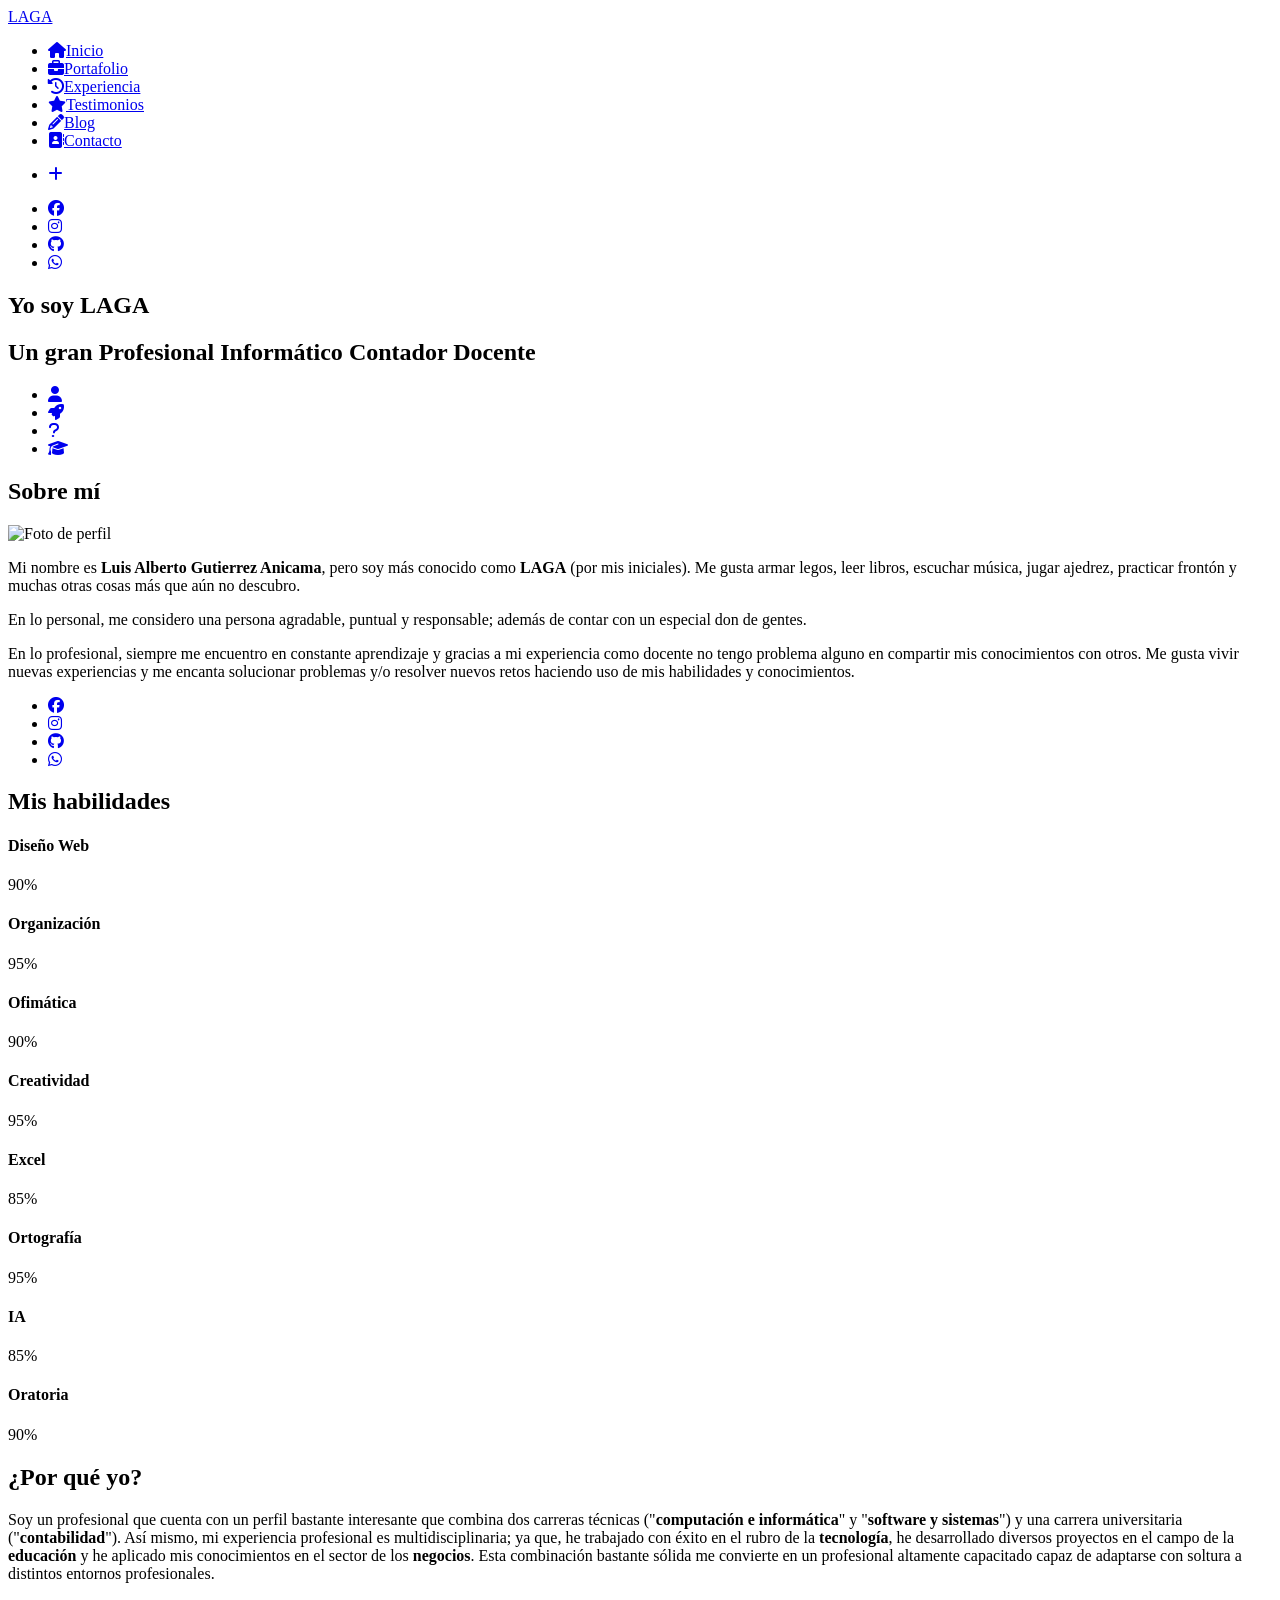
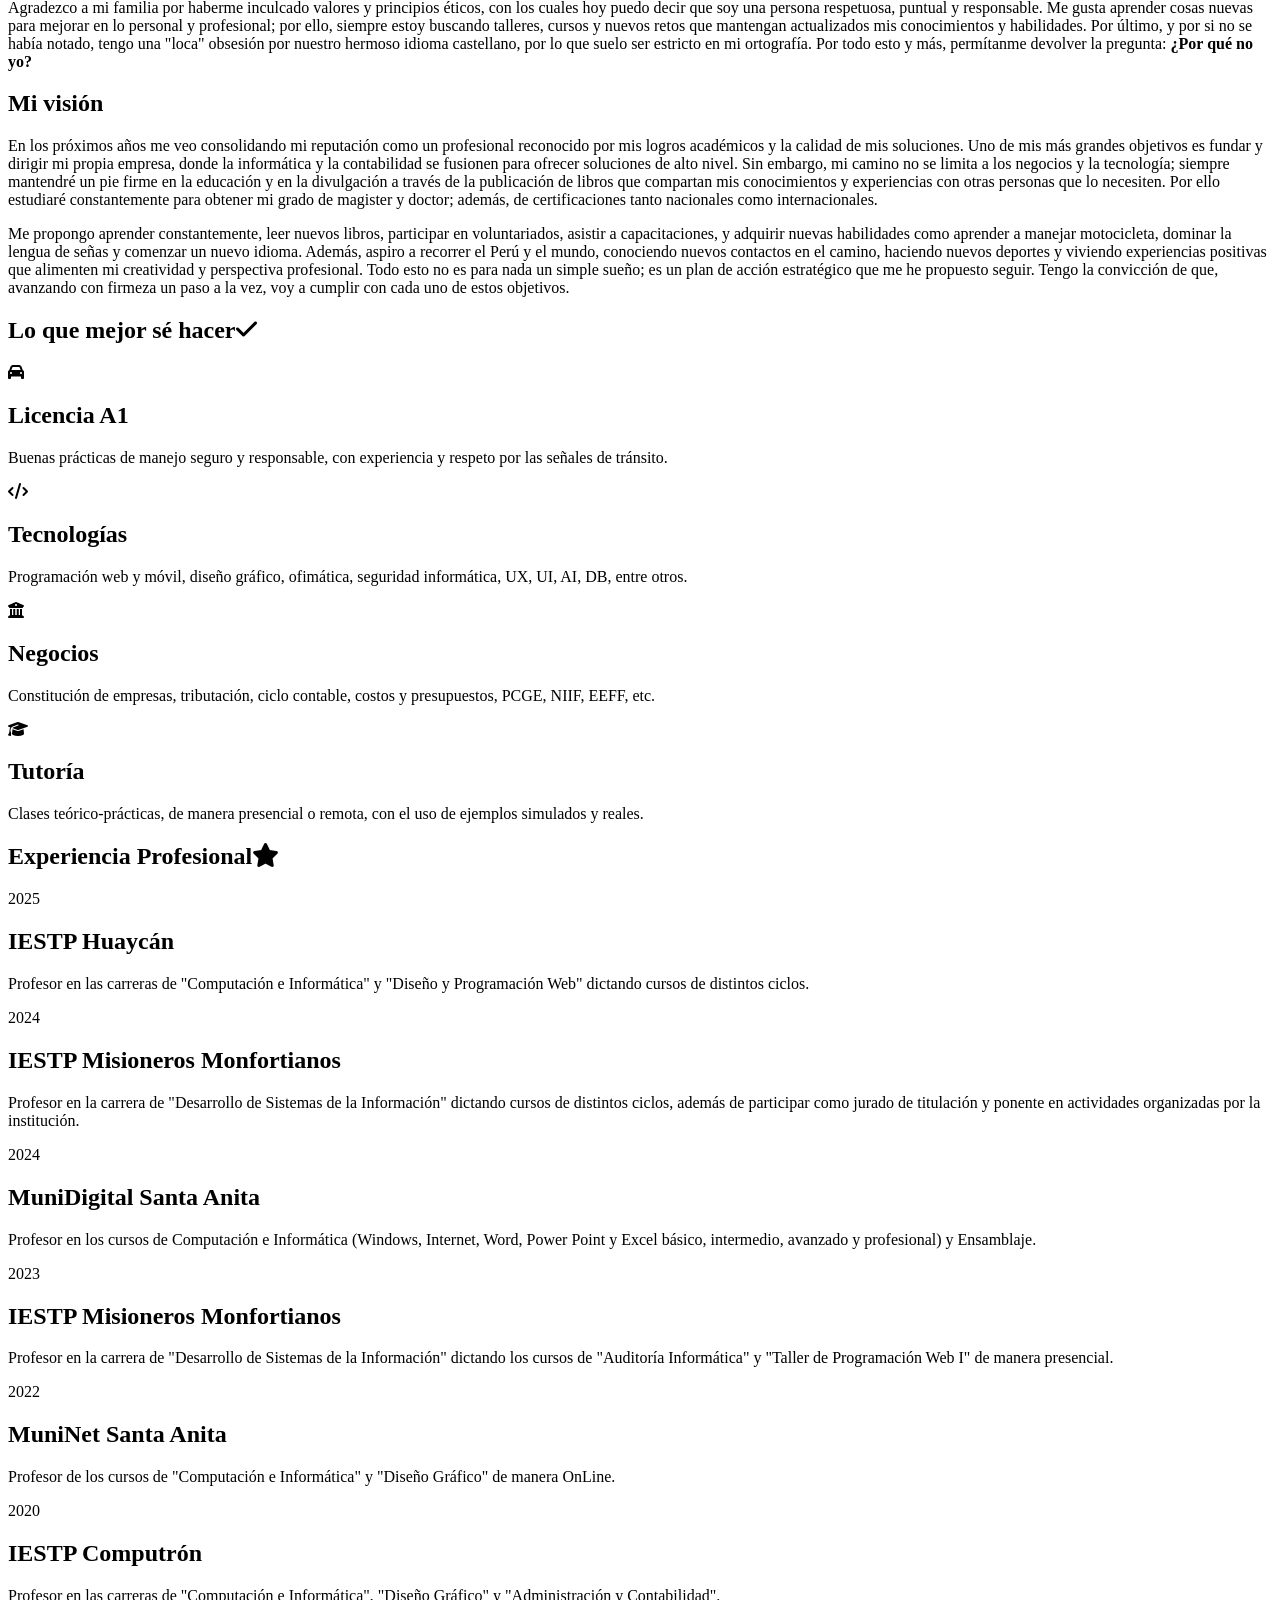
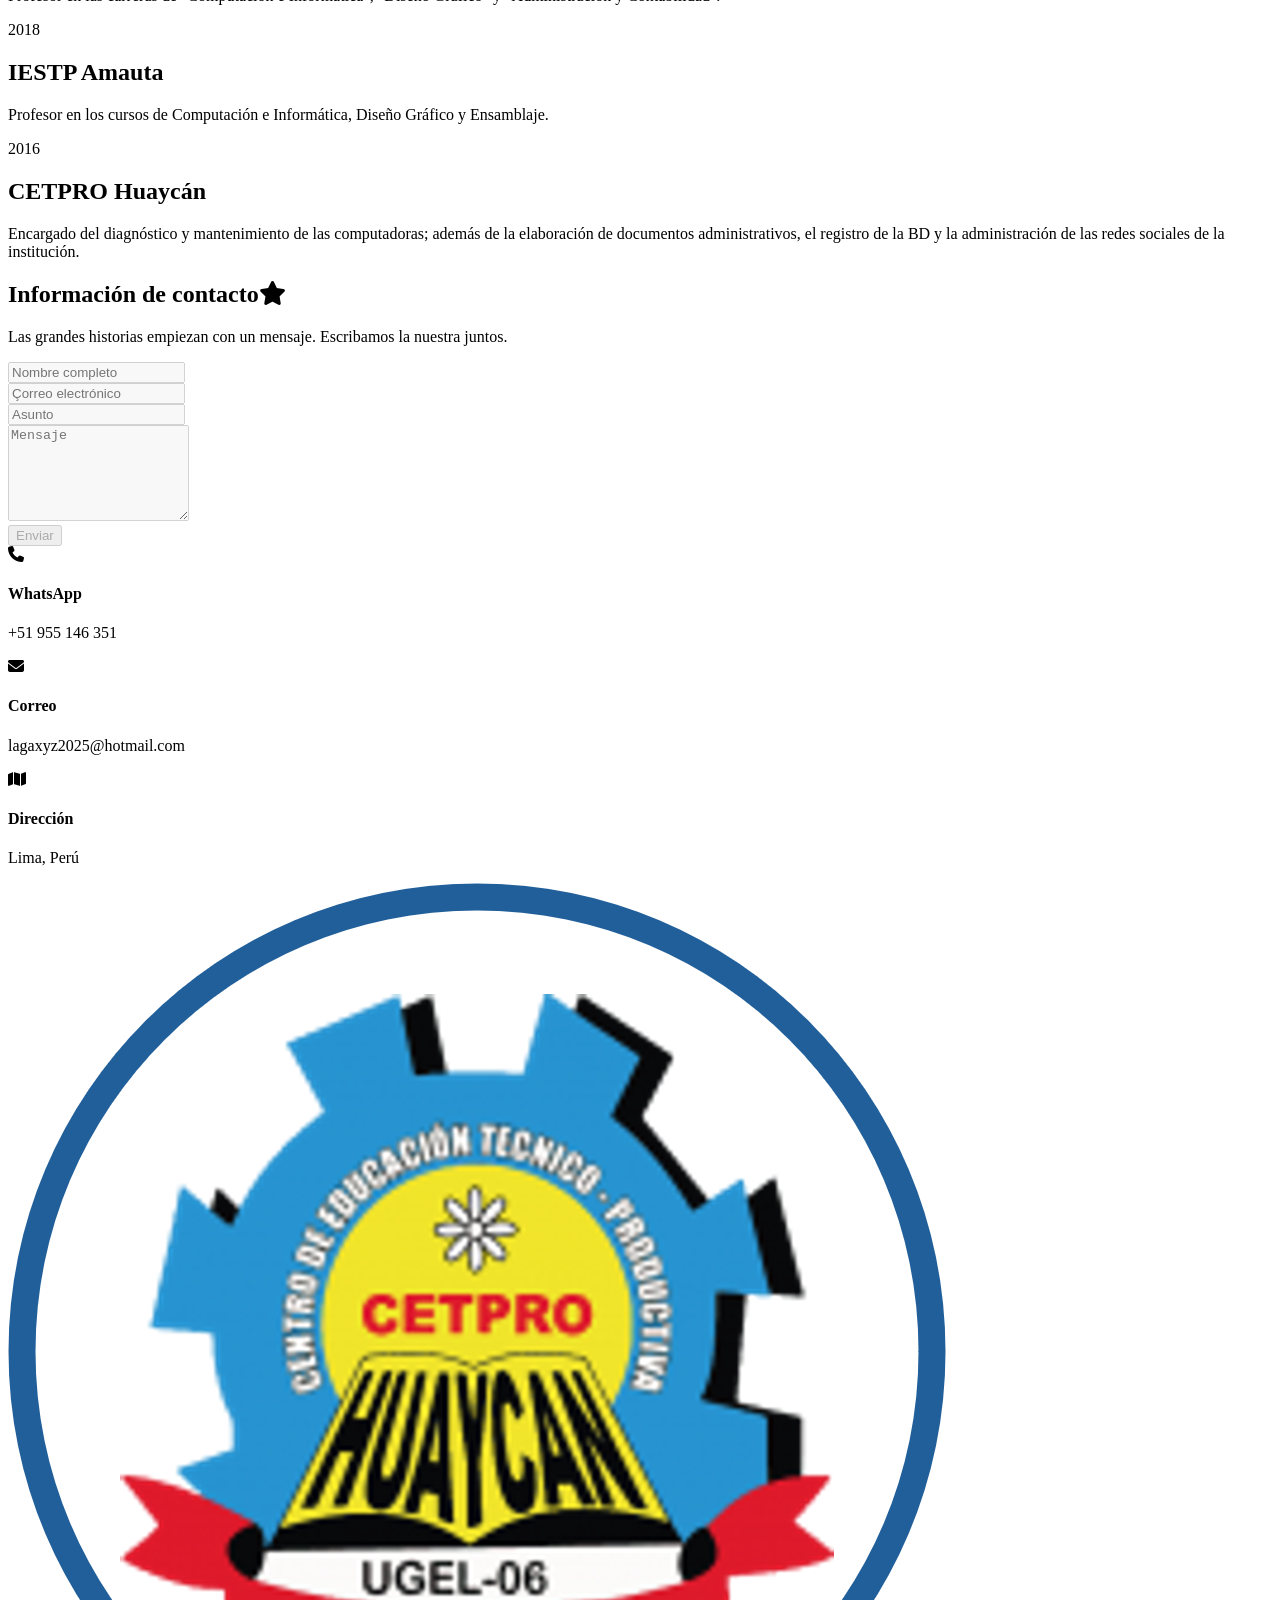
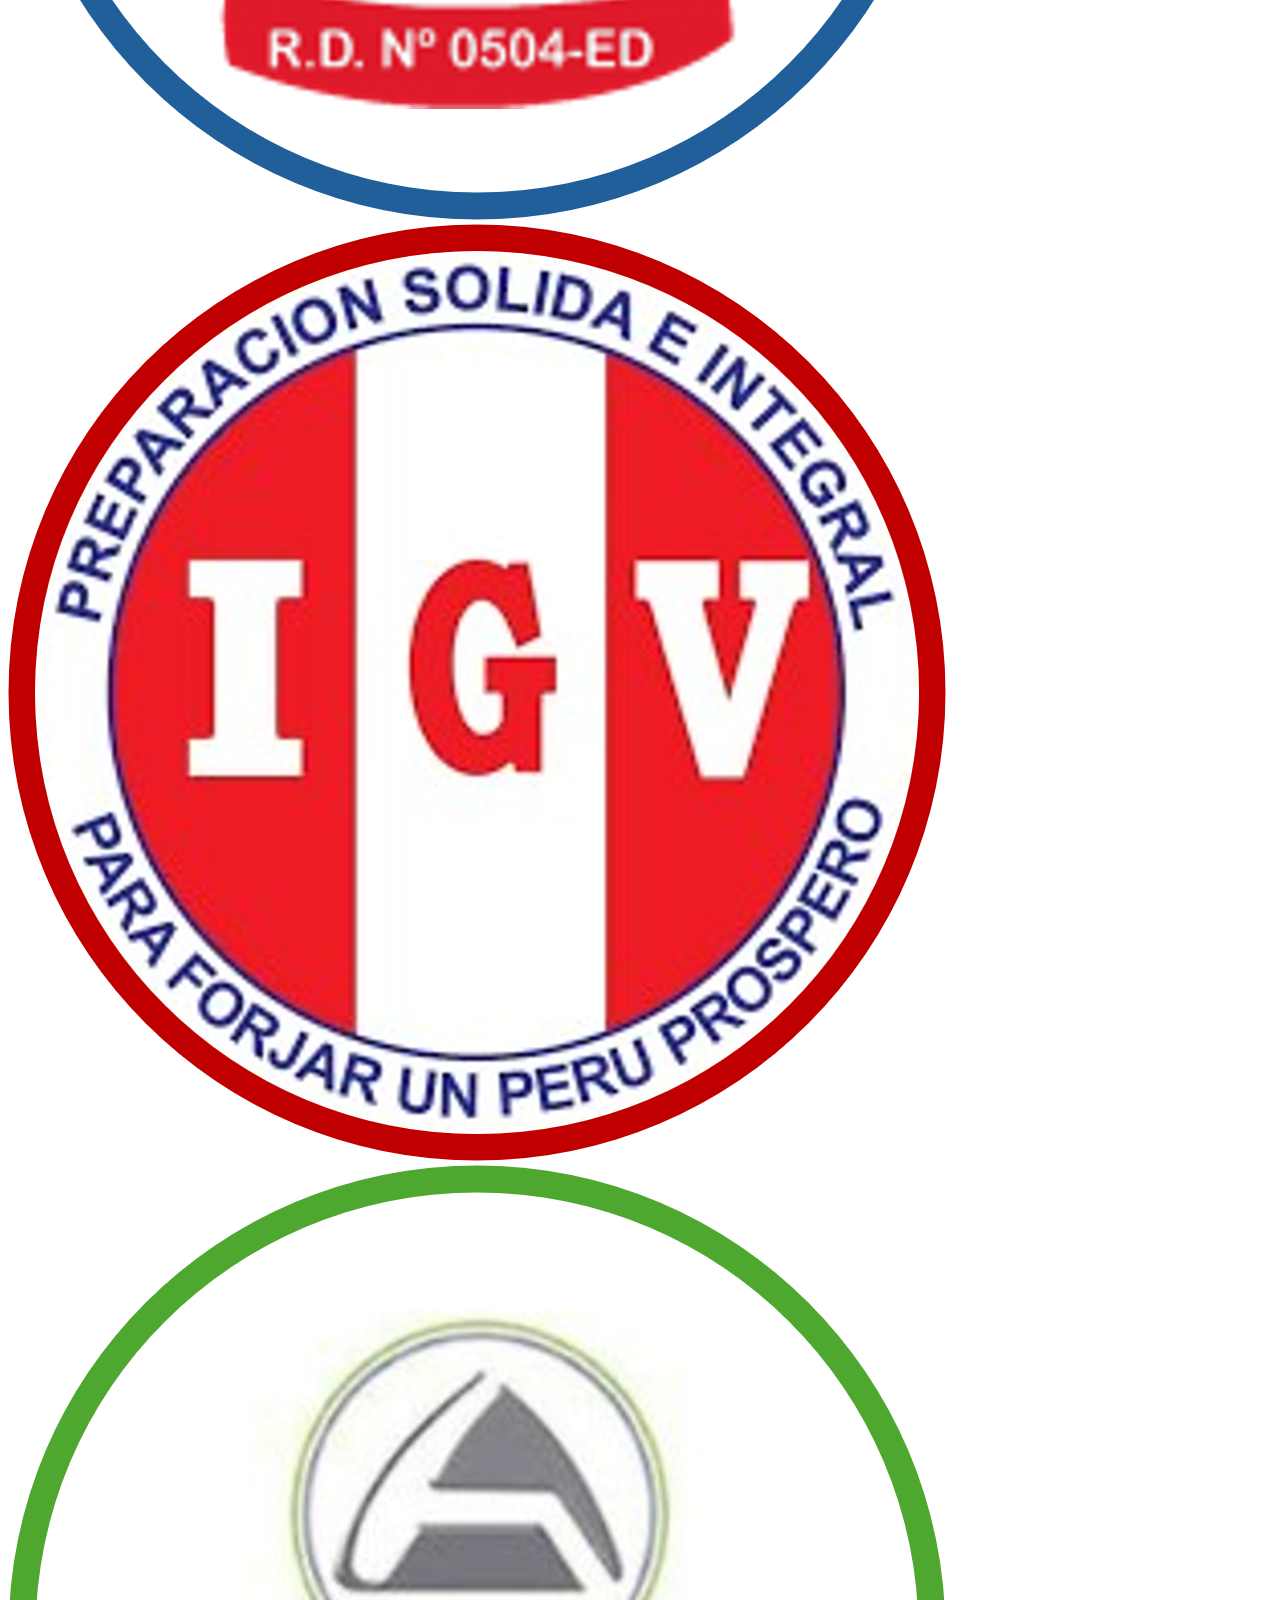
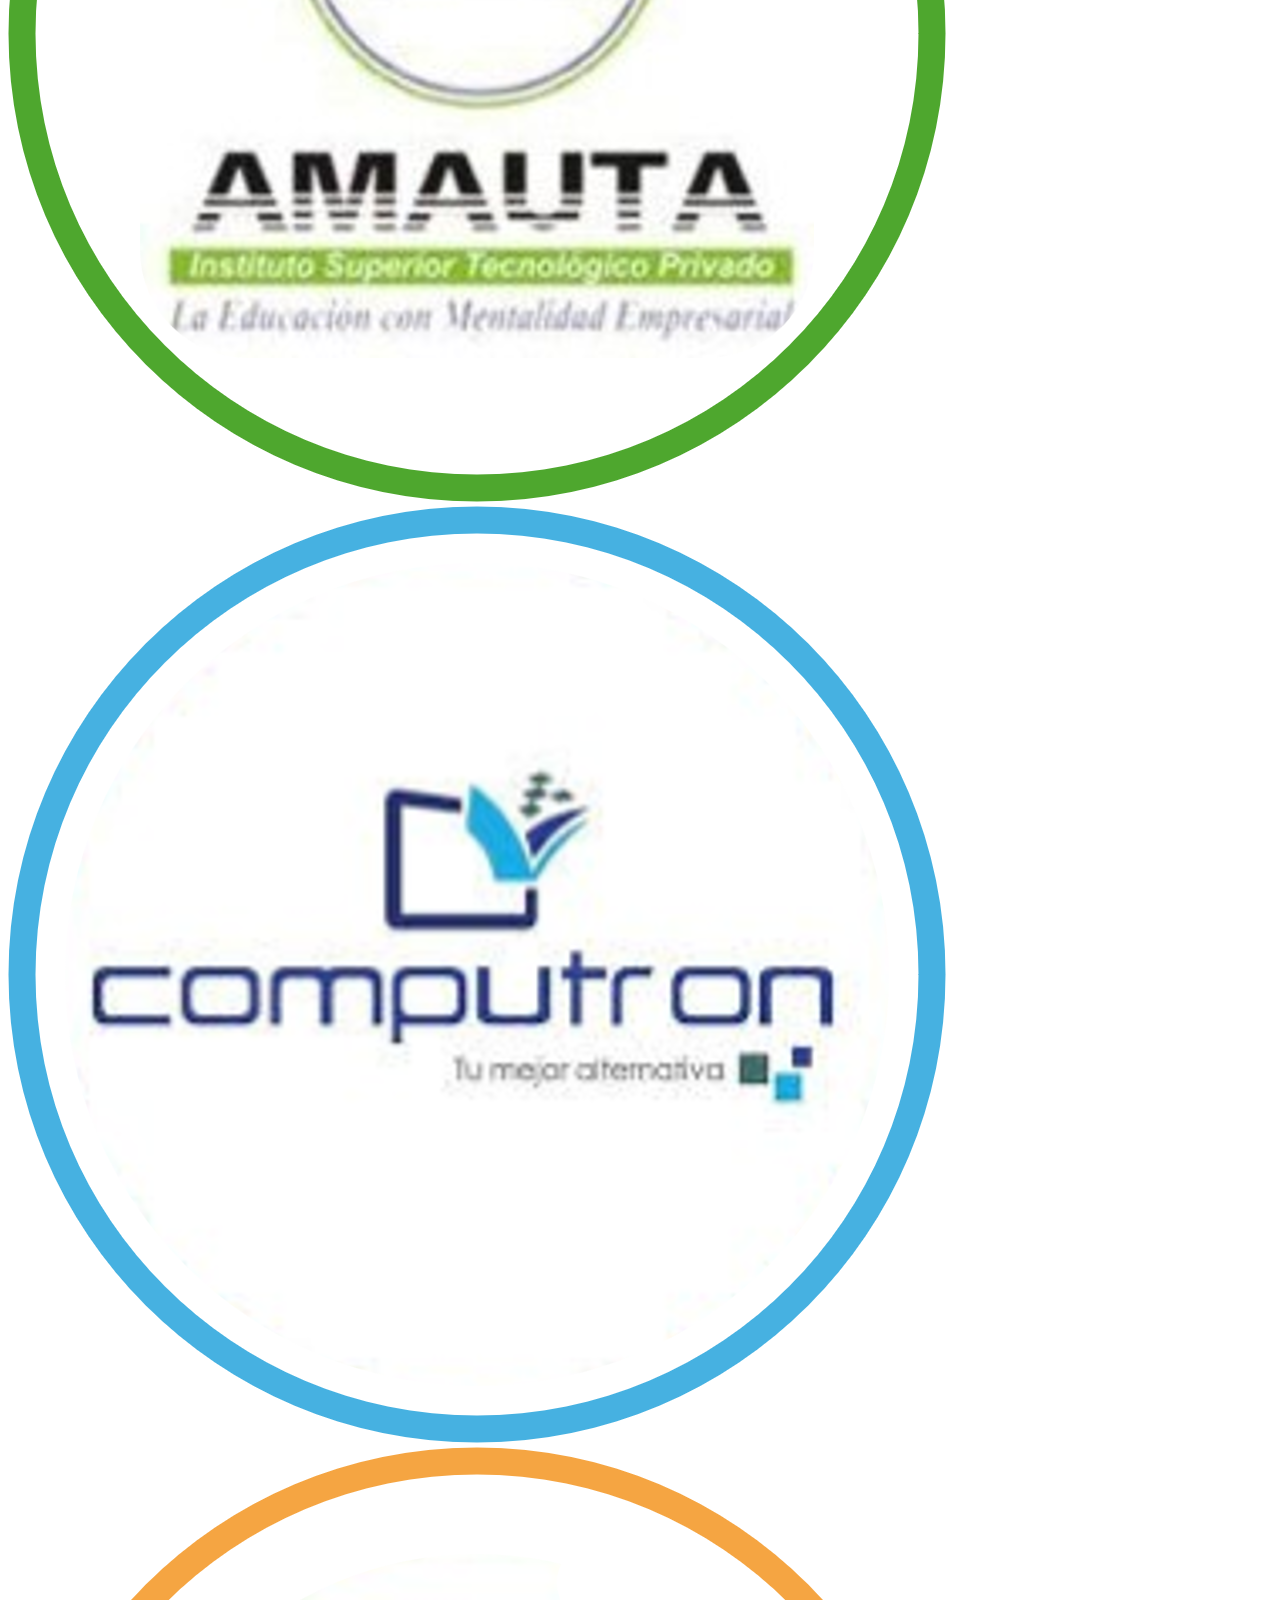
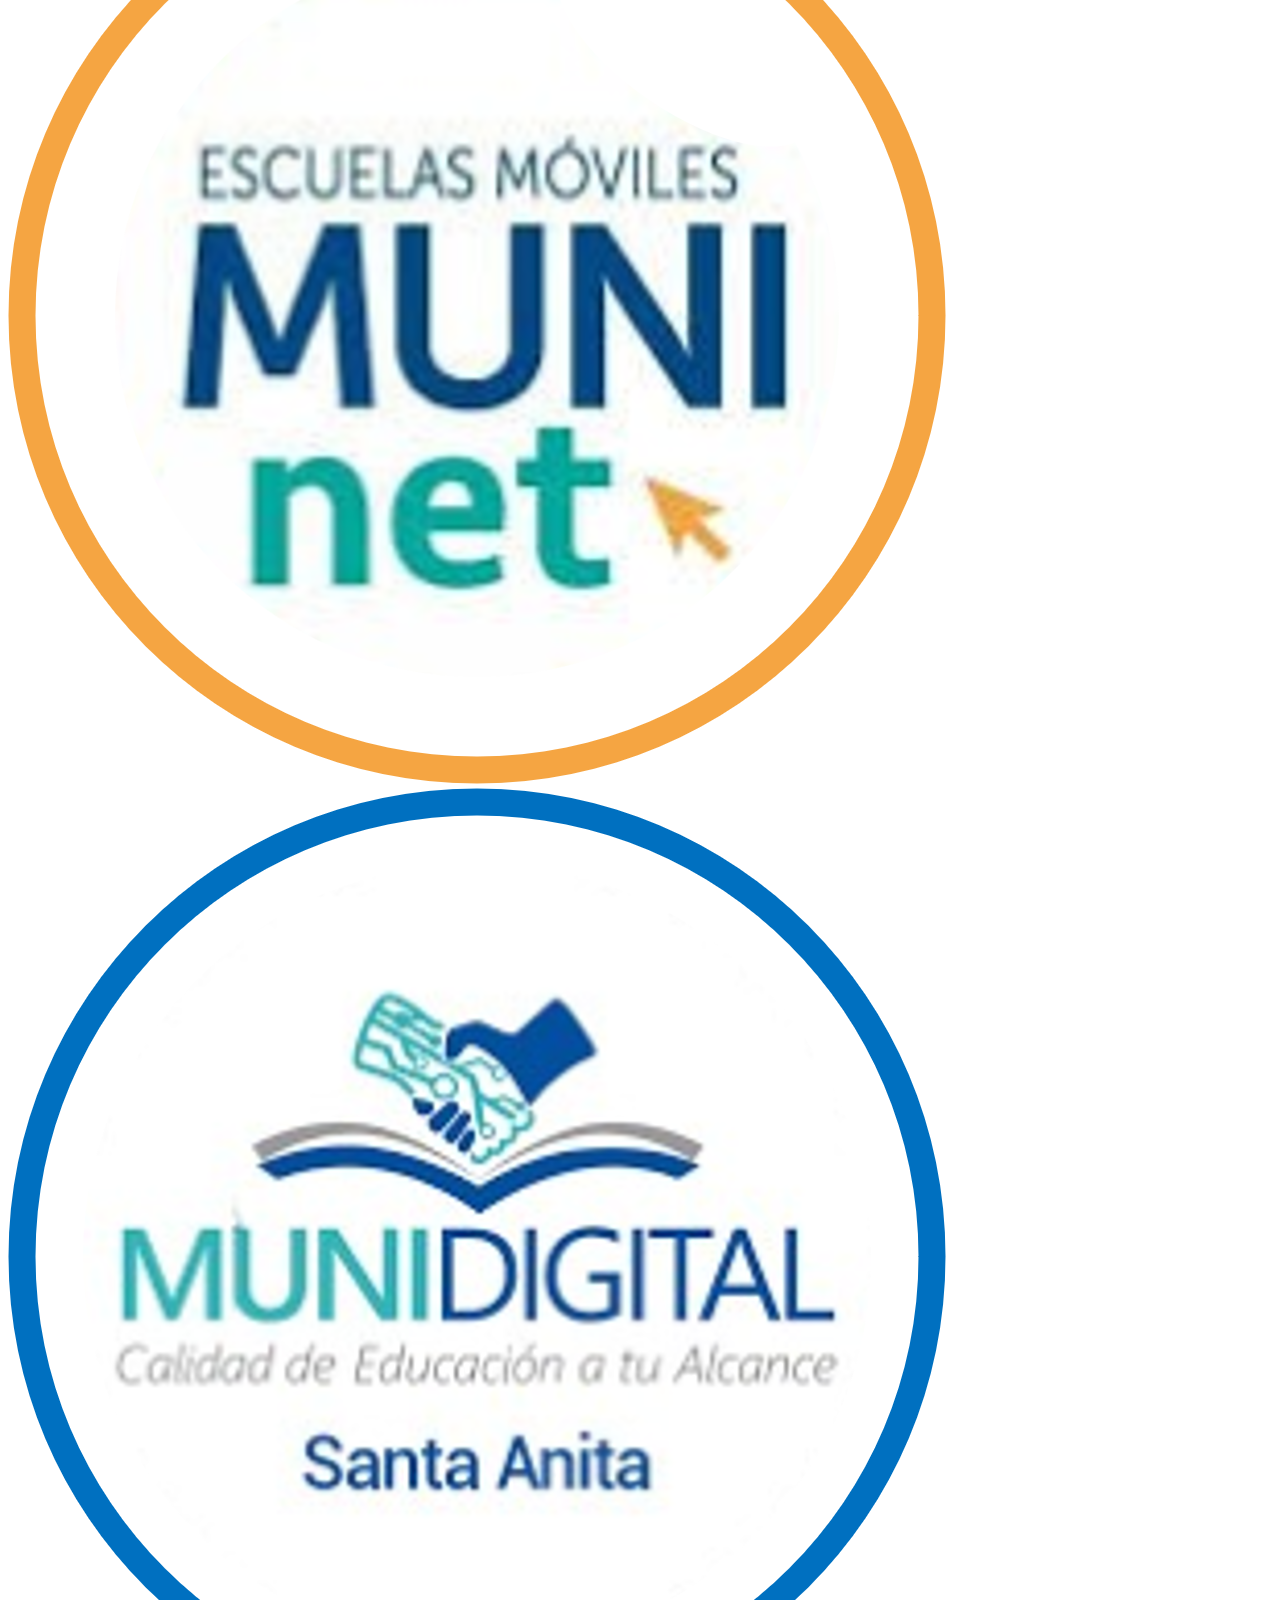
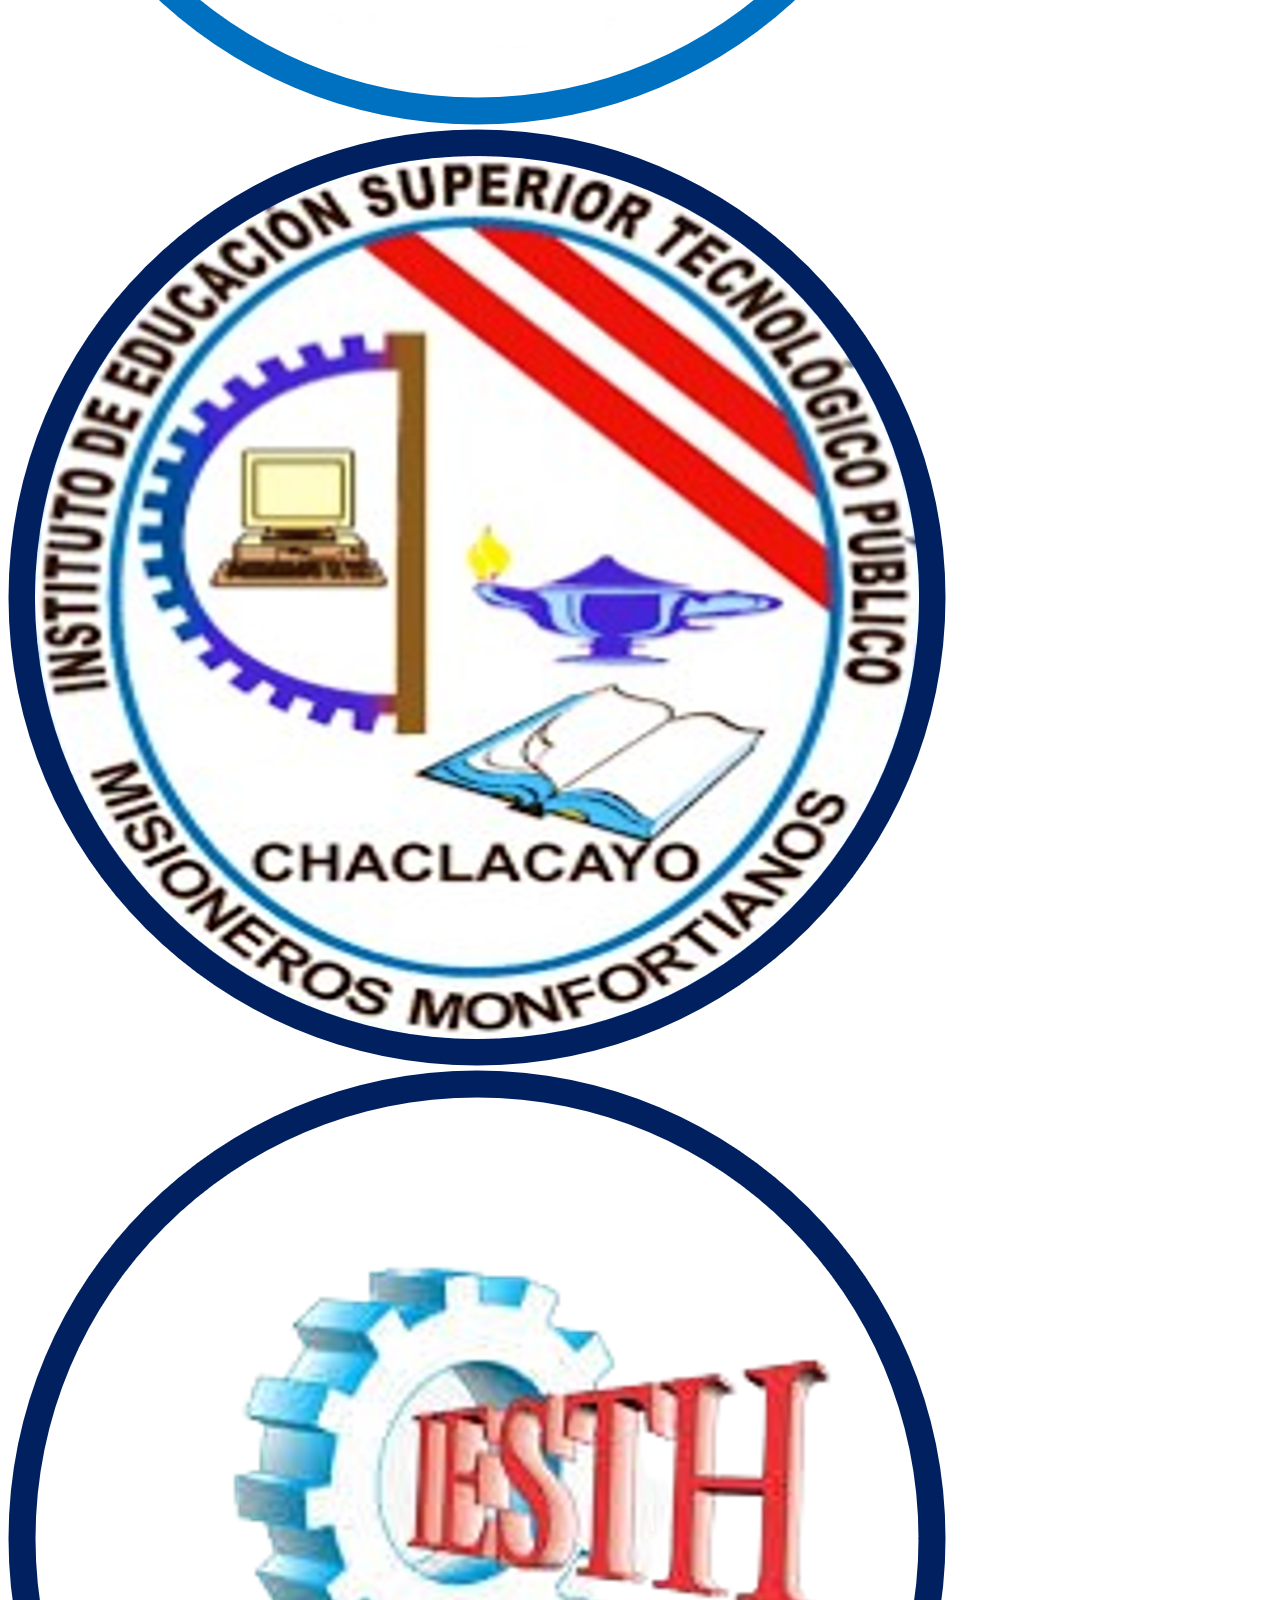
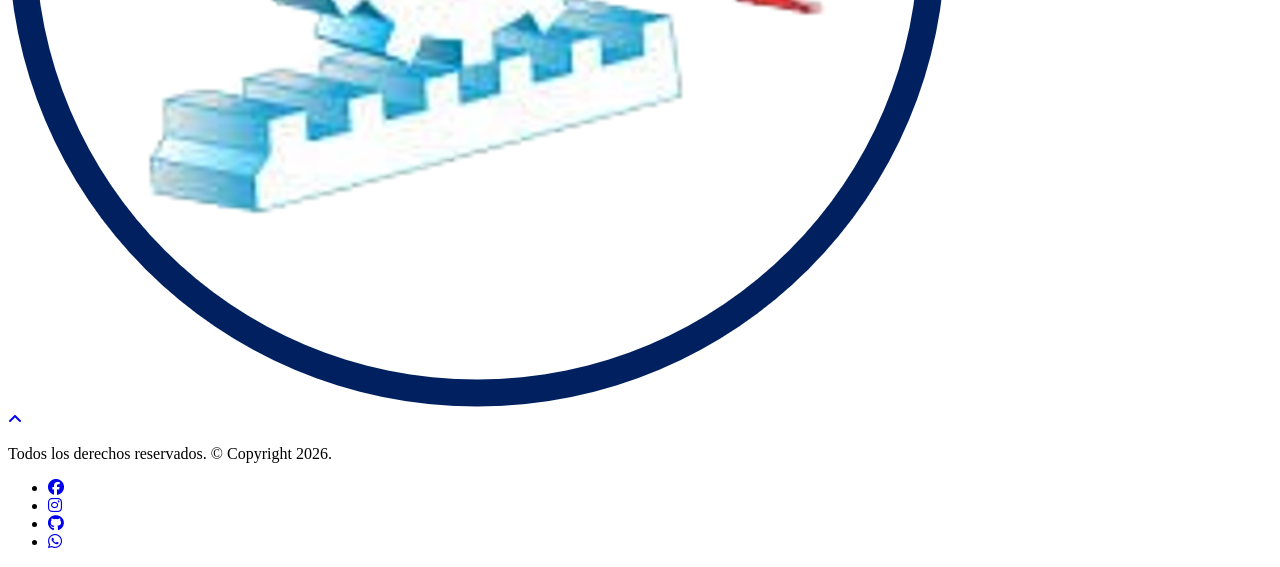
==== index.html @ 1df1edc9 "seccion de clientes agregada con los logos de instituciones donde he trabajado" ====
<!DOCTYPE html>
<html class="no-js" lang="es">
	<head>
		<meta charset="utf-8">
		<meta http-equiv="x-ua-compatible" content="ie=edge">
		<meta name="viewport" content="width=device-width, initial-scale=1">

		<title>LAGA</title>
		<meta name='copyright' content='LAGA'>
		<meta name="author" content="Luis Alberto Gutierrez Anicama">
		<link rel="icon" href="data:image/svg+xml,<svg xmlns='http://www.w3.org/2000/svg' viewBox='0 0 100 100'><text y='0.9em' font-size='90'>⏳</text></svg>">
		<meta name="description" content="¡Hola! Soy Luis Alberto Gutierrez Anicama, más conocido como 'LAGA' por mis iniciales. Tengo habilidades informáticas, conocimientos contables y experiencia en la educación. Me gusta resolver mis problemas con código, incluso si termino creando otros nuevos en el proceso. Soy amante de la lectura y de los LEGOs. Ingresa sin miedo a mi pequeño espacio virtual y hagamos match.">

		<link rel="stylesheet" href="./css/animate.min.css">
		<!-- <link rel="stylesheet" href="./css/font-awesome.min.css"> -->
		<link rel="stylesheet" href="./css/jquery.fancybox.min.css">
		<link rel="stylesheet" href="./css/slicknav.min.css">
		<link rel="stylesheet" href="./css/animate-text.css">
		<link rel="stylesheet" href="./css/owl.theme.default.css">
		<link rel="stylesheet" href="./css/owl.carousel.min.css">
		<link rel="stylesheet" href="./css/bootstrap.min.css">
		<link rel="stylesheet" href="./css/style.css">
		<link rel="stylesheet" href="./css/reset.css">
		<link rel="stylesheet" href="./css/responsive.css">
		<link rel="stylesheet" href="./css/color.css">

		<script src="./plugins/sweetalert.min.js"></script>
		<link rel="stylesheet" type="text/css" href="./plugins/sweetalert.css">

		<!-- <script src="./plugins/17782e36a1.js"></script> -->
		<link href="https://fonts.googleapis.com/css?family=Open+Sans:400,600,700,800" rel="stylesheet">
		<link rel="stylesheet" href="https://cdnjs.cloudflare.com/ajax/libs/font-awesome/6.5.1/css/all.min.css" integrity="sha512-..." crossorigin="anonymous" referrerpolicy="no-referrer" />
	</head>

	<body>
		<!-- Start Header -->
		<header id="header">
			<div class="container">
				<div class="row">
					<div class="col-md-2 col-sm-12 col-xs-12">
						<div class="logo">
							<a href="./index.html">LAGA</a>
						</div>
						<div class="mobile-nav"></div>
					</div>
					<div class="col-md-10 col-sm-12 col-xs-12">
						<div class="nav-area">
							<nav class="mainmenu">
								<div class="collapse navbar-collapse">
									<ul class="nav navbar-nav menu">
										<li class="active"><a href="#personal-area"><i class="fa fa-home"></i>Inicio</a></li>
										<!-- <li><a href="#my-service"><i class="fa fa-rocket"></i>Servicios</a></li> -->
										<li><a href="#portfolio"><i class="fa fa-briefcase"></i>Portafolio</a></li>
										<li><a href="#my-timeline"><i class="fa fa-history"></i>Experiencia</a></li>
										<li><a href="#testimonials"><i class="fa fa-star"></i>Testimonios</a></li>
										<li><a href="#blog"><i class="fa fa-pencil"></i>Blog</a></li>
										<li><a href="#contact"><i class="fa fa-address-book"></i>Contacto</a></li>
									</ul>
									<ul class="social-icon">
										<li><a href="#header"><i class="fa fa-plus"></i></a></li>
									</ul>
									<ul class="social">
										<li><a href="https://www.facebook.com/kikuryx" target="_blank"><i class="fa fa-brands fa-facebook"></i></a></li>
										<li><a href="https://www.instagram.com/kikuryx/" target="_blank"><i class="fa fa-brands fa-instagram"></i></a></li>
										<li><a href="https://github.com/kikuryx" target="_blank"><i class="fa fa-brands fa-github"></i></a></li>
										<li><a href="https://wa.me/51955146351" target="_blank"><i class="fa fa-brands fa-whatsapp"></i></a></li>
									</ul>
								</div>
							</nav>
						</div>
					</div>
				</div>
			</div>
		</header>
		<!-- End Header -->

		<!-- Start Personal Area -->
		<section id="personal-area">
			<div class="personal-main">
				<div class="personal-single">
					<div class="container">
						<div class="row">
							<div class="col-md-12 col-sm-12 col-xs-12">
								<div class="personal-text">
									<div class="my-info">
										<h1>Yo soy LAGA</h1>
										<h2 class="cd-headline clip is-full-width">
											Un gran
											<span class="cd-words-wrapper">
												<b class="is-visible">Profesional</b>
												<b>Informático</b>
												<b>Contador</b>
												<b>Docente</b>
											</span>
										</h2>
										<div class="button">
											<!-- <a href="#contact" class="btn primary shine"><i class="fa fa-id-card"></i>Contacto</a> -->
											<!-- <a href="./cv.html" class="btn shine"><i class="fa fa-cloud-download"></i>Hoja de vida</a> -->
										</div>
									</div>
								</div>
							</div>
						</div>
					</div>
				</div>
			</div>
		</section>
		<!-- End Personal Area -->

		<!-- Start About Me -->
		<section id="about-me" class="section">
			<div class="container">
				<div class="row">
					<div class="col-md-12 col-sm-12 col-xs-12 fix">
						<div class="tabs-main">
							<ul class="nav nav-tabs" role="tablist">
								<li role="presentation" class="active"><span class="tooltips"></span><a href="#welcome" role="tab" data-toggle="tab"><i class="fa fa-user"></i></a></li>
								<li role="presentation"><span class="tooltips"></span><a href="#skill" role="tab" data-toggle="tab"><i class="fa fa-rocket"></i></a></li>
								<li role="presentation"><span class="tooltips"></span><a href="#why" role="tab" data-toggle="tab"><i class="fa fa-question"></i></a></li>
								<li role="presentation"><span class="tooltips"></span><a href="#vision" role="tab" data-toggle="tab"><i class="fa fa-graduation-cap"></i></a></li>
							</ul>
							<div class="tab-content">
								<div role="tabpanel" class="tab-pane fade in active" id="welcome">
									<div class="about-text">
										<h2 class="tab-title">Sobre mí</h2>
										<div class="row">
											<div class="col-md-4 col-sm-4 col-xs-12">
												<div class="single-image">
													<img src="./images/personal-photo.png" alt="Foto de perfil">
												</div>
											</div>
											<div class="col-md-8 col-sm-12 col-xs-12">
												<div class="content">
													<p>Mi nombre es <b>Luis Alberto Gutierrez Anicama</b>, pero soy más conocido como <b>LAGA</b> (por mis iniciales).
														Me gusta armar legos, leer libros, escuchar música, jugar ajedrez, practicar frontón y muchas otras cosas más que aún no descubro.</p>
													<p>En lo personal, me considero una persona agradable, puntual y responsable; además de contar con un especial don de gentes.</p>
													<p>En lo profesional, siempre me encuentro en constante aprendizaje y gracias a mi experiencia como docente no tengo problema alguno en compartir mis conocimientos con otros.
														Me gusta vivir nuevas experiencias y me encanta solucionar problemas y/o resolver nuevos retos haciendo uso de mis habilidades y conocimientos.</p>
												</div>
												<div class="social">
													<ul>
														<li><a href="https://www.facebook.com/kikuryx" target="_blank"><i class="fa fa-brands fa-facebook"></i></a></li>
														<li><a href="https://www.instagram.com/kikuryx/" target="_blank"><i class="fa fa-brands fa-instagram"></i></a></li>
														<li><a href="https://github.com/kikuryx" target="_blank"><i class="fa fa-brands fa-github"></i></a></li>
														<li><a href="https://wa.me/51955146351" target="_blank"><i class="fa fa-brands fa-whatsapp"></i></a></li>
													</ul>
												</div>
											</div>
										</div>
									</div>
								</div>

								<div role="tabpanel" class="tab-pane fade" id="skill">
									<h2 class="tab-title">Mis habilidades</h2>
									<div class="row">
										<div class="col-md-6 col-sm-6 col-xs-12">
											<div class="single-skill">
												<div class="skill-info"><h4>Diseño Web</h4></div>
												<div class="progress">
													<div class="progress-bar" role="progressbar" aria-valuenow="90" aria-valuemin="0" aria-valuemax="100" style="width: 90%;">
														<span>90%</span>
													</div>
												</div>
											</div>
										</div>
										<div class="col-md-6 col-sm-6 col-xs-12">
											<div class="single-skill">
												<div class="skill-info"><h4>Organización</h4></div>
												<div class="progress">
													<div class="progress-bar" role="progressbar" aria-valuenow="95" aria-valuemin="0" aria-valuemax="100" style="width: 95%;">
														<span>95%</span>
													</div>
												</div>
											</div>
										</div>
										<div class="col-md-6 col-sm-6 col-xs-12">
											<div class="single-skill">
												<div class="skill-info"><h4>Ofimática</h4></div>
												<div class="progress">
													<div class="progress-bar" role="progressbar" aria-valuenow="90" aria-valuemin="0" aria-valuemax="100" style="width: 90%;">
														<span>90%</span>
													</div>
												</div>
											</div>
										</div>
										<div class="col-md-6 col-sm-6 col-xs-12">
											<div class="single-skill">
												<div class="skill-info"><h4>Creatividad</h4></div>
												<div class="progress">
													<div class="progress-bar" role="progressbar" aria-valuenow="95" aria-valuemin="0" aria-valuemax="100" style="width: 95%;">
														<span>95%</span>
													</div>
												</div>
											</div>
										</div>
										<div class="col-md-6 col-sm-6 col-xs-12">
											<div class="single-skill">
												<div class="skill-info"><h4>Excel</h4></div>
												<div class="progress">
													<div class="progress-bar" role="progressbar" aria-valuenow="85" aria-valuemin="0" aria-valuemax="100" style="width: 85%;">
														<span>85%</span>
													</div>
												</div>
											</div>
										</div>
										<div class="col-md-6 col-sm-6 col-xs-12">
											<div class="single-skill">
												<div class="skill-info"><h4>Ortografía</h4></div>
												<div class="progress">
													<div class="progress-bar" role="progressbar" aria-valuenow="95" aria-valuemin="0" aria-valuemax="100" style="width: 95%;">
														<span>95%</span>
													</div>
												</div>
											</div>
										</div>
										<div class="col-md-6 col-sm-6 col-xs-12">
											<div class="single-skill">
												<div class="skill-info"><h4>IA</h4></div>
												<div class="progress">
													<div class="progress-bar" role="progressbar" aria-valuenow="85" aria-valuemin="0" aria-valuemax="100" style="width: 85%;">
														<span>85%</span>
													</div>
												</div>
											</div>
										</div>
										<div class="col-md-6 col-sm-6 col-xs-12">
											<div class="single-skill">
												<div class="skill-info"><h4>Oratoria</h4></div>
												<div class="progress">
													<div class="progress-bar" role="progressbar" aria-valuenow="90" aria-valuemin="0" aria-valuemax="100" style="width: 90%;">
														<span>90%</span>
													</div>
												</div>
											</div>
										</div>
									</div>
								</div>

								<div role="tabpanel" class="tab-pane fade" id="why">
									<div class="about-text">
										<h2 class="tab-title">¿Por qué yo?</h2>
										<div class="content">
											<p>Soy un profesional que cuenta con un perfil bastante interesante que combina dos carreras técnicas ("<b>computación e informática</b>" y "<b>software y sistemas</b>") y una carrera universitaria ("<b>contabilidad</b>").
												Así mismo, mi experiencia profesional es multidisciplinaria; ya que, he trabajado con éxito en el rubro de la <b>tecnología</b>, he desarrollado diversos proyectos en el campo de la <b>educación</b> y he aplicado mis conocimientos en el sector de los <b>negocios</b>.
												Esta combinación bastante sólida me convierte en un profesional altamente capacitado capaz de adaptarse con soltura a distintos entornos profesionales.</p>

											<p>Agradezco a mi familia por haberme inculcado valores y principios éticos, con los cuales hoy puedo decir que soy una persona respetuosa, puntual y responsable.
												Me gusta aprender cosas nuevas para mejorar en lo personal y profesional; por ello, siempre estoy buscando talleres, cursos y nuevos retos que mantengan actualizados mis conocimientos y habilidades.
												Por último, y por si no se había notado, tengo una "loca" obsesión por nuestro hermoso idioma castellano, por lo que suelo ser estricto en mi ortografía.
												Por todo esto y más, permítanme devolver la pregunta: <b>¿Por qué no yo?</b></p>
										</div>
									</div>
								</div>

								<div role="tabpanel" class="tab-pane fade" id="vision">
									<div class="about-text">
										<h2 class="tab-title">Mi visión</h2>
										<div class="content">
											<p>En los próximos años me veo consolidando mi reputación como un profesional reconocido por mis logros académicos y la calidad de mis soluciones.
												Uno de mis más grandes objetivos es fundar y dirigir mi propia empresa, donde la informática y la contabilidad se fusionen para ofrecer soluciones de alto nivel. Sin embargo, mi camino no se limita a los negocios y la tecnología; siempre mantendré un pie firme en la educación y en la divulgación a través de la publicación de libros que compartan mis conocimientos y experiencias con otras personas que lo necesiten.
												Por ello estudiaré constantemente para obtener mi grado de magister y doctor; además, de certificaciones tanto nacionales como internacionales.</p>

											<p>Me propongo aprender constantemente, leer nuevos libros, participar en voluntariados, asistir a capacitaciones, y adquirir nuevas habilidades como aprender a manejar motocicleta, dominar la lengua de señas y comenzar un nuevo idioma.
												Además, aspiro a recorrer el Perú y el mundo, conociendo nuevos contactos en el camino, haciendo nuevos deportes y viviendo experiencias positivas que alimenten mi creatividad y perspectiva profesional.
												Todo esto no es para nada un simple sueño; es un plan de acción estratégico que me he propuesto seguir.
												Tengo la convicción de que, avanzando con firmeza un paso a la vez, voy a cumplir con cada uno de estos objetivos.
											</p>
										</div>
									</div>
								</div>
							</div>
						</div>
					</div>
				</div>
			</div>
		</section>
		<!-- End About Me -->

		<!-- Start Service -->
		<section id="my-service" class="section">
			<div class="container">
				<div class="row">
					<div class="col-md-12 col-sm-12 col-xs-12">
						<div class="section-title">
							<h1><span>Lo que</span> mejor sé hacer<i class="fa fa-check"></i></h1>
							<!-- <p>Todo lo que hago, lo hago bien</p> -->
						</div>
					</div>
				</div>
				<div class="row">
					<div class="col-md-3 col-sm-6 col-xs-12 wow fadeIn" data-wow-delay="0.4s">
						<div class="single-service active">
							<i class="fa fa-solid fa-car"></i>
							<h2>Licencia A1</h2>
							<p>Buenas prácticas de manejo seguro y responsable, con experiencia y respeto por las señales de tránsito.</p>
						</div>
					</div>

					<div class="col-md-3 col-sm-6 col-xs-12 wow fadeIn" data-wow-delay="0.6s">
						<div class="single-service">
							<i class="fa fa-solid fa-code"></i>
							<h2>Tecnologías</h2>
							<p>Programación web y móvil, diseño gráfico, ofimática, seguridad informática, UX, UI, AI, DB, entre otros.</p>
						</div>
					</div>

					<div class="col-md-3 col-sm-6 col-xs-12 wow fadeIn" data-wow-delay="1s">
						<div class="single-service">
							<i class="fa fa-solid fa-bank"></i>
							<h2>Negocios</h2>
							<p>Constitución de empresas, tributación, ciclo contable, costos y presupuestos, PCGE, NIIF, EEFF, etc.</p>
						</div>
					</div>

					<div class="col-md-3 col-sm-6 col-xs-12 wow fadeIn" data-wow-delay="0.8s">
						<div class="single-service">
							<i class="fa fa-solid fa-graduation-cap"></i>
							<h2>Tutoría</h2>
							<p>Clases teórico-prácticas, de manera presencial o remota, con el uso de ejemplos simulados y reales.</p>
						</div>
					</div>
				</div>
			</div>
		</section>
		<!-- End Service -->




		<!-- Start portfolio -->
		 <!-- 
		<section id="portfolio" class="section">
			<div class="container-fluid">
				<div class="row">
					<div class="col-md-12 col-sm-12 col-xs-12">
						<div class="section-title">
							<h1><span>Mis</span> Proyectos<i class="fa fa-briefcase"></i></h1>
							<p>La parte donde demuestro lo que he hecho y lo que soy capaz de hacer</p>
						</div>
					</div>
				</div>
		
				<div class="row">
					<div class="col-md-12 col-sm-12 col-xs-12">
						<div class="portfolio-nav">
							<ul>
								<li class="active" data-filter="*"><span>6</span><i class="fa fa-tasks"></i>Ver todos</li>
								<li data-filter=".JAVA"><span>3</span><i class="fa fa-code"></i>Tecnología</li>
								<li data-filter=".PHP"><span>2</span><i class="fa fa-dollar"></i>Negocios</li>
								<li data-filter=".CMS"><span>1</span><i class="fa fa-pencil"></i>Educación</li>
							</ul>
						</div>
					</div>
				</div>
		
				<div class="portfolio-inner">
					<div class="row stylex">
						<div class="isotop-active">
		
		
		
		
							<div class="mix JAVA cms col-md-4 col-sm-6 col-xs-12 col-fix ">
								<div class="portfolio-single">
									<div class="portfolio-head">
										<img src="images/portfolio/uss/1.png" width="635" height="423" alt="" />
									</div>
									<div class="portfolio-hover">
										<h4><span>JAVA</span><a href="portfolio_details681a.html?id=1">University Course
												Registration System</a></h4>
										<p>A University Course Registration System where can student can pre-register and
											register courses and also can use curriculum, grade, course dag and other useful
											feature.</p>
										<div class="button">
											<a data-fancybox="gallery" href="images/portfolio/uss/1.png"><i
													class="fa fa-search"></i></a>
											<a href="portfolio_details681a.html?id=1" class="primary"><i
													class="fa fa-link"></i></a>
										</div>
									</div>
								</div>
							</div>
		
		
		
							<div class="mix JAVA cms col-md-4 col-sm-6 col-xs-12 col-fix ">
								<div class="portfolio-single">
									<div class="portfolio-head">
										<img src="images/portfolio/library/1.png" width="635" height="423" alt="" />
									</div>
									<div class="portfolio-hover">
										<h4><span>JAVA</span><a href="portfolio_details0b30.html?id=2">Library Management
												System</a></h4>
										<p>Library Management System, there are three typesof user role Admin, Librarian and
											Student. Here, Admin is themain role of this system who can set up the main
											function.Then Librarian can manage book and student. Last Student canaccess to see
											book informati</p>
										<div class="button">
											<a data-fancybox="gallery" href="images/portfolio/library/1.png"><i
													class="fa fa-search"></i></a>
											<a href="portfolio_details0b30.html?id=2" class="primary"><i
													class="fa fa-link"></i></a>
										</div>
									</div>
								</div>
							</div>
		
		
		
							<div class="mix PHP cms col-md-4 col-sm-6 col-xs-12 col-fix ">
								<div class="portfolio-single">
									<div class="portfolio-head">
										<img src="images/portfolio/tailor/1.png" width="635" height="423" alt="" />
									</div>
									<div class="portfolio-hover">
										<h4><span>PHP</span><a href="portfolio_detailsd708.html?id=3">Online Tailoring
												Website</a></h4>
										<p>Your custom clothing website should have a neat interface. Users should be able to
											browse the website & explore all of its basic features without creating an account.
										</p>
										<div class="button">
											<a data-fancybox="gallery" href="images/portfolio/tailor/1.png"><i
													class="fa fa-search"></i></a>
											<a href="portfolio_detailsd708.html?id=3" class="primary"><i
													class="fa fa-link"></i></a>
										</div>
									</div>
								</div>
							</div>
		
		
		
							<div class="mix PHP cms col-md-4 col-sm-6 col-xs-12 col-fix ">
								<div class="portfolio-single">
									<div class="portfolio-head">
										<img src="images/portfolio/seu_info/1.png" width="635" height="423" alt="" />
									</div>
									<div class="portfolio-hover">
										<h4><span>PHP</span><a href="portfolio_detailsdcfd.html?id=4">Southeast University
												Information</a></h4>
										<p>A helpful website for Southeast University where students can store previous
											question, solution etc.</p>
										<div class="button">
											<a data-fancybox="gallery" href="images/portfolio/seu_info/1.png"><i
													class="fa fa-search"></i></a>
											<a href="portfolio_detailsdcfd.html?id=4" class="primary"><i
													class="fa fa-link"></i></a>
										</div>
									</div>
								</div>
							</div>
		
		
		
							<div class="mix JAVA cms col-md-4 col-sm-6 col-xs-12 col-fix ">
								<div class="portfolio-single">
									<div class="portfolio-head">
										<img src="images/portfolio/book_list/1.png" width="635" height="423" alt="" />
									</div>
									<div class="portfolio-hover">
										<h4><span>JAVA</span><a href="portfolio_details8803.html?id=7">Book List Store</a></h4>
										<p>Book store management system where book list can be maintained for a small business
											or book data entry.</p>
										<div class="button">
											<a data-fancybox="gallery" href="images/portfolio/book_list/1.png"><i
													class="fa fa-search"></i></a>
											<a href="portfolio_details8803.html?id=7" class="primary"><i
													class="fa fa-link"></i></a>
										</div>
									</div>
								</div>
							</div>
		
		
		
							<div class="mix CMS cms col-md-4 col-sm-6 col-xs-12 col-fix ">
								<div class="portfolio-single">
									<div class="portfolio-head">
										<img src="images/portfolio/prestashop/1.jpg" width="635" height="423" alt="" />
									</div>
									<div class="portfolio-hover">
										<h4><span>CMS</span><a href="portfolio_detailsd61c.html?id=5">Online Shopping E-commerce
												Platform</a></h4>
										<p>A shopping cart system. It is an open source PHP-based online e-commerce solution</p>
										<div class="button">
											<a data-fancybox="gallery" href="images/portfolio/prestashop/1.jpg"><i
													class="fa fa-search"></i></a>
											<a href="portfolio_detailsd61c.html?id=5" class="primary"><i
													class="fa fa-link"></i></a>
										</div>
									</div>
								</div>
							</div>
		
		
		
						</div>
					</div>
				</div>
				<div class="row">
					<div class="button">
						<a href="portfolio.html" class="btn">More Portfolio<i class="fa fa-angle-double-right"></i></a>
					</div>
				</div>
			</div>
		</section>
		 -->
		<!-- End portfolio -->



		<!-- Start Timeline-->
		<section id="my-timeline" class="section clearfix">
			<div class="container">

				<div class="row">
					<div class="col-md-12 col-sm-12 col-xs-12">
						<div class="section-title">
							<h1><span>Experiencia </span>Profesional<i class="fa fa-star"></i></h1>
							<!-- <p>Aquí va algo interesante.<p> -->
						</div>
					</div>
				</div>

				<div class="row">
					<div class="col-md-12">
						<div class="timeline">
							<div class="timeline-inner">

								<div class="single-main wow fadeInLeft" data-wow-delay="0.4s">
									<div class="single-timeline">
										<div class="single-content">
											<div class="date">
												<p>20<span>25</span></p>
											</div>
											<h2>IESTP Huaycán</h2>
											<p>Profesor en las carreras de "Computación e Informática" y "Diseño y Programación Web" dictando cursos de distintos ciclos.<p>
										</div>
									</div>
								</div>

								<div class="single-main wow fadeInRight" data-wow-delay="0.6s">
									<div class="single-timeline">
										<div class="single-content">
											<div class="date"><p>20<span>24</span></p></div>
											<h2>IESTP Misioneros Monfortianos</h2>
											<p>Profesor en la carrera de "Desarrollo de Sistemas de la Información" dictando cursos de distintos ciclos, además de participar como jurado de titulación y ponente en actividades organizadas por la institución.<p>
										</div>
									</div>
								</div>

								<div class="single-main wow fadeInLeft" data-wow-delay="0.4s">
									<div class="single-timeline">
										<div class="single-content">
											<div class="date"><p>20<span>24</span></p></div>
											<h2>MuniDigital Santa Anita</h2>
											<p>Profesor en los cursos de Computación e Informática (Windows, Internet, Word, Power Point y Excel básico, intermedio, avanzado y profesional) y Ensamblaje.</p>
										</div>
									</div>
								</div>

								<div class="single-main wow fadeInRight" data-wow-delay="0.6s">
									<div class="single-timeline">
										<div class="single-content">
											<div class="date"><p>20<span>23</span></p></div>
											<h2>IESTP Misioneros Monfortianos</h2>
											<p>Profesor en la carrera de "Desarrollo de Sistemas de la Información" dictando los cursos de "Auditoría Informática" y "Taller de Programación Web I" de manera presencial.<p>
										</div>
									</div>
								</div>

								<div class="single-main wow fadeInLeft" data-wow-delay="0.4s">
									<div class="single-timeline">
										<div class="single-content">
											<div class="date"><p>20<span>22</span></p></div>
											<h2>MuniNet Santa Anita</h2>
											<p>Profesor de los cursos de "Computación e Informática" y "Diseño Gráfico" de manera OnLine.</p>
										</div>
									</div>
								</div>

								<div class="single-main wow fadeInRight" data-wow-delay="0.6s">
									<div class="single-timeline">
										<div class="single-content">
											<div class="date"><p>20<span>20</span></p></div>
											<h2>IESTP Computrón</h2>
											<p>Profesor en las carreras de "Computación e Informática", "Diseño Gráfico" y "Administración y Contabilidad".<p>
										</div>
									</div>
								</div>

								<div class="single-main wow fadeInLeft" data-wow-delay="0.4s">
									<div class="single-timeline">
										<div class="single-content">
											<div class="date"><p>20<span>18</span></p></div>
											<h2>IESTP Amauta</h2>
											<p>Profesor en los cursos de Computación e Informática, Diseño Gráfico y Ensamblaje.</p>
										</div>
									</div>
								</div>

								<div class="single-main wow fadeInRight" data-wow-delay="0.6s">
									<div class="single-timeline">
										<div class="single-content">
											<div class="date"><p>20<span>16</span></p></div>
											<h2>CETPRO Huaycán</h2>
											<p>Encargado del diagnóstico y mantenimiento de las computadoras; además de la elaboración de documentos administrativos, el registro de la BD y la administración de las redes sociales de la institución.<p>
										</div>
									</div>
								</div>

							</div>
						</div>
					</div>
				</div>

			</div>
		</section>
		<!-- End Timeline -->



		<!-- Start Pricing Table -->
		 <!--
		<section id="pricing" class="section">
			<div class="container">
				<div class="row">
					<div class="col-md-12 col-sm-12 col-xs-12">
						<div class="section-title">
							<h1><span>Product</span> Price<i class="fa fa-history"></i></h1>
							<p>Here is some products which can be sell to customers.
						</div>
					</div>
				</div>
				<div class="row">
		
		
		
					<div class="col-md-4 col-sm-12 col-xs-12 wow fadeIn" data-wow-delay="0.4s">
						<div class="single-table">
							<div class="table-head">
								<h2 class="title">Library Management System</h2>
								<div class="price">
									<p class="amount"><span></span>Contact for price</p>
								</div>
								<i class="fa fa-book"></i>
							</div>
							<ul class="table-list">
								<li>MySQL Database</li>
								<li>Admin, Librarian, Student panel </li>
								<li>Book transaction system</li>
								<li>Count late fine and alert day count</li>
								<li>Advanced search system</li>
								<li class="cross"><a href="https://youtu.be/QMmUWsZKeH8" target="_blank">Demo</a></li>
							</ul>
							<div class="table-bottom">
								<a class="btn shine" href="#contact">Buy Now<i class="fa fa-angle-right"></i></a>
							</div>
						</div>
					</div>
		
		
		
					<div class="col-md-4 col-sm-12 col-xs-12 wow fadeIn" data-wow-delay="0.6s">
						<div class="single-table active">
							<div class="table-head">
								<h2 class="title">Automated Tailoring System</h2>
								<div class="price">
									<p class="amount"><span></span>Contact for price</p>
								</div>
								<i class="fa fa-scissors"></i>
							</div>
							<ul class="table-list">
								<li>Ecommerce Platform</li>
								<li>Admin, Tailor, Delivery Panel</li>
								<li>Online product customize and measurement</li>
								<li>User profile system</li>
								<li>Advanced payment system</li>
								<li class="cross"><a href="https://tailor.iamnoor.com/" target="_blank">Demo</a></li>
							</ul>
							<div class="table-bottom">
								<a class="btn shine" href="#contact">Buy Now<i class="fa fa-angle-right"></i></a>
							</div>
						</div>
					</div>
		
		
		
					<div class="col-md-4 col-sm-12 col-xs-12 wow fadeIn" data-wow-delay="0.8s">
						<div class="single-table">
							<div class="table-head">
								<h2 class="title">Content Management System</h2>
								<div class="price">
									<p class="amount"><span></span>Contact for price</p>
								</div>
								<i class="fa fa-gift"></i>
							</div>
							<ul class="table-list">
								<li>Ecommerce Platform</li>
								<li>Social Networking</li>
								<li>Mails</li>
								<li>ERP</li>
								<li>Customer Support</li>
								<li class="cross"><a href="portfolio.html" target="_blank"> Demo </a></li>
							</ul>
							<div class="table-bottom">
								<a class="btn shine" href="#contact">Buy Now<i class="fa fa-angle-right"></i></a>
							</div>
						</div>
					</div>
				</div>	
			</div>	
		</section>
		-->
		<!-- End Pricing Table -->






		
		<!-- Start Testimonials -->
		 <!--
		<section id="testimonials" class="section" data-stellar-background-ratio="0.3">
			<div class="container">
				<div class="row">
					<div class="col-md-12 col-sm-12 col-xs-12">
						<div class="section-title">
							<h1><span>User</span> Reviews<i class="fa fa-star"></i></h1>
						</div>
					</div>
				</div>
				<div class="row">
					<div class="col-md-12">
						<div class="testimonial-carousel">
		
		
		
							<div class="single-testimonial">
								<div class="testimonial-content">
									<i class="fa fa-quote-left"></i>
									<p>joss really (Y)</p>
								</div>
								<div class="testimonial-info">
									<img src="images/testimonial/rian.jpg" class="img-circle" alt="" height="80px" width="80px">
									<ul class="rating">
										<li><i class="fa fa-star"></i></li>
										<li><i class="fa fa-star"></i></li>
										<li><i class="fa fa-star"></i></li>
										<li><i class="fa fa-star"></i></li>
										<li><i class="fa fa-star"></i></li>
									</ul>
									<h6>MD. EBRAHIM KHALIL RIAN<span>User of University Support System</span></h6>
								</div>			
							</div>
		
		
		
							<div class="single-testimonial">
								<div class="testimonial-content">
									<i class="fa fa-quote-left"></i>
									<p>it's a great work. just awesome.</p>
								</div>
								<div class="testimonial-info">
									<img src="images/avatar.png" class="img-circle" alt="" height="80px" width="80px">
									<ul class="rating">
										<li><i class="fa fa-star"></i></li>
										<li><i class="fa fa-star"></i></li>
										<li><i class="fa fa-star"></i></li>
										<li><i class="fa fa-star"></i></li>
										<li><i class="fa fa-star"></i></li>
									</ul>
									<h6>KONGKOTIKA MONDAL<span>User of University Support System</span></h6>
								</div>			
							</div>
		
		
		
							<div class="single-testimonial">
								<div class="testimonial-content">
									<i class="fa fa-quote-left"></i>
									<p>This USS System Is Awesome. Its Theme, Layout, Menu Mode, Color is so beautiful then previews USS.</p>
								</div>
								<div class="testimonial-info">
									<img src="images/avatar.png" class="img-circle" alt="" height="80px" width="80px">
									<ul class="rating">
										<li><i class="fa fa-star"></i></li>
										<li><i class="fa fa-star"></i></li>
										<li><i class="fa fa-star"></i></li>
										<li><i class="fa fa-star"></i></li>
										<li><i class="fa fa-star"></i></li>
									</ul>
									<h6>MAHFUZUR RAHMAN MIAD<span>User of University Support System</span></h6>
								</div>			
							</div>
		
		
		
		
							<div class="single-testimonial">
								<div class="testimonial-content">
									<i class="fa fa-quote-left"></i>
									<p>Amazing...great job...👌👌</p>
								</div>
								<div class="testimonial-info">
									<img src="images/avatar.png" class="img-circle" alt="" height="80px" width="80px">
									<ul class="rating">
										<li><i class="fa fa-star"></i></li>
										<li><i class="fa fa-star"></i></li>
										<li><i class="fa fa-star"></i></li>
										<li><i class="fa fa-star"></i></li>
										<li><i class="fa fa-star"></i></li>
									</ul>
									<h6>Afsana Khan<span>User of University Support System</span></h6>
								</div>			
							</div>
		
		
		
		
							<div class="single-testimonial">
								<div class="testimonial-content">
									<i class="fa fa-quote-left"></i>
									<p>Great work :D</p>
								</div>
								<div class="testimonial-info">
									<img src="images/avatar.png" class="img-circle" alt="" height="80px" width="80px">
									<ul class="rating">
										<li><i class="fa fa-star"></i></li>
										<li><i class="fa fa-star"></i></li>
										<li><i class="fa fa-star"></i></li>
										<li><i class="fa fa-star"></i></li>
										<li><i class="fa fa-star"></i></li>
									</ul>
									<h6>Tasnif Taussuk Turash Ayan<span>User of University Support System</span></h6>
								</div>			
							</div>
		
		
		
		
							<div class="single-testimonial">
								<div class="testimonial-content">
									<i class="fa fa-quote-left"></i>
									<p>Amazing system. (y)</p>
								</div>
								<div class="testimonial-info">
									<img src="images/avatar.png" class="img-circle" alt="" height="80px" width="80px">
									<ul class="rating">
										<li><i class="fa fa-star"></i></li>
										<li><i class="fa fa-star"></i></li>
										<li><i class="fa fa-star"></i></li>
										<li><i class="fa fa-star"></i></li>
										<li><i class="fa fa-star"></i></li>
									</ul>
									<h6>Faruq Hossain<span>User of University Support System</span></h6>
								</div>			
							</div>
		
		
		
		
							<div class="single-testimonial">
								<div class="testimonial-content">
									<i class="fa fa-quote-left"></i>
									<p>Great work! (Y)</p>
								</div>
								<div class="testimonial-info">
									<img src="images/avatar.png" class="img-circle" alt="" height="80px" width="80px">
									<ul class="rating">
										<li><i class="fa fa-star"></i></li>
										<li><i class="fa fa-star"></i></li>
										<li><i class="fa fa-star"></i></li>
										<li><i class="fa fa-star"></i></li>
										<li><i class="fa fa-star"></i></li>
									</ul>
									<h6>Anower Perves<span>Lecturer, Southeast University</span></h6>
								</div>			
							</div>
		
		
		
							<div class="single-testimonial">
								<div class="testimonial-content">
									<i class="fa fa-quote-left"></i>
									<p>Well done (y)</p>
								</div>
								<div class="testimonial-info">
									<img src="images/avatar.png" class="img-circle" alt="" height="80px" width="80px">
									<ul class="rating">
										<li><i class="fa fa-star"></i></li>
										<li><i class="fa fa-star"></i></li>
										<li><i class="fa fa-star"></i></li>
										<li><i class="fa fa-star"></i></li>
										<li><i class="fa fa-star"></i></li>
									</ul>
									<h6>Tanzila Islam<span>Lecturer, Southeast University</span></h6>
								</div>			
							</div>
		
		
		
							<div class="single-testimonial">
								<div class="testimonial-content">
									<i class="fa fa-quote-left"></i>
									<p>Amazing!</p>
								</div>
								<div class="testimonial-info">
									<img src="images/avatar.png" class="img-circle" alt="" height="80px" width="80px">
									<ul class="rating">
										<li><i class="fa fa-star"></i></li>
										<li><i class="fa fa-star"></i></li>
										<li><i class="fa fa-star"></i></li>
										<li><i class="fa fa-star"></i></li>
										<li><i class="fa fa-star"></i></li>
									</ul>
									<h6>Mosharrof Rubel<span>Lecturer, Southeast University</span></h6>
								</div>			
							</div>
		
		
		
		
						</div>
					</div>
				</div>
			</div>
		</section>
		-->
		<!-- End Testimonials -->








		<!-- Start Blog -->
		 <!--
		<section id="blog" class="section">
			<div class="container">
				<div class="row">
					<div class="col-md-12 col-sm-12 col-xs-12">
						<div class="section-title">
							<h1><span>Latest</span> Blog<i class="fa fa-pencil"></i></h1>
							<p>ontrary to popular belief, Lorem Ipsum is not simply random text. It has roots in a piece of classical Latin literature from 45 BC, making it over 2000 years old<p>
						</div>
					</div>
				</div>
				<div class="row">
					<div class="col-md-12">
						<div class="blog-carousel">		
		
		
						
										
							<div class="single-blog">
								<div class="blog-head">
									<img src="images/blog/4.jpg" alt="" class="" width="360px" height="240px">
									<div class="blog-link">
										<a href="blog_post9f7f.html?pid=4"><i class="fa fa-link"></i></a>
									</div>
								</div>
								<div class="blog-info">
									<div class="date">
										<div class="day"><span>12</span>Aug</div>
										<div class="year">2017</div>
									</div>
									<h2><a href="blog_post9f7f.html?pid=4">
										sdasdasdasdasdasd
									</a></h2>
									<div class="meta">
										<span><i class="fa fa-user"></i>By Noor</span>
										<span><i class="fa fa-comments"></i>1 comments</span>
										<span><i class="fa fa-eye"></i>5k views</span>
									</div>
									<p> <p>sadssssssssssssssss</p><p>sssssssssssssssssssssssssssssssddddddddddddddddddddddd</p>
									<a href="blog_post9f7f.html?pid=4" class="btn">Read more<i class="fa fa-angle-double-right"></i></a>
								</div>
							</div>	
							
							
		
							<div class="single-blog">
								<div class="blog-head">
									<img src="images/blog/4.jpg" alt="" class="" width="360px" height="240px">
									<div class="blog-link">
										<a href="blog_post9f7f.html?pid=4"><i class="fa fa-link"></i></a>
									</div>
								</div>
								<div class="blog-info">
									<div class="date">
										<div class="day"><span>12</span>Aug</div>
										<div class="year">2017</div>
									</div>
									<h2><a href="blog_post9f7f.html?pid=4">
										sdasdasdasdasdasd
									</a></h2>
									<div class="meta">
										<span><i class="fa fa-user"></i>By Noor</span>
										<span><i class="fa fa-comments"></i>1 comments</span>
										<span><i class="fa fa-eye"></i>5k views</span>
									</div>
									<p> <p>sadssssssssssssssss</p><p>sssssssssssssssssssssssssssssssddddddddddddddddddddddd</p>
									<a href="blog_post9f7f.html?pid=4" class="btn">Read more<i class="fa fa-angle-double-right"></i></a>
								</div>
							</div>
		
		
		
		
							<div class="single-blog">
								<div class="blog-head">
									<img src="images/blog/4.jpg" alt="" class="" width="360px" height="240px">
									<div class="blog-link">
										<a href="blog_post9f7f.html?pid=4"><i class="fa fa-link"></i></a>
									</div>
								</div>
								<div class="blog-info">
									<div class="date">
										<div class="day"><span>12</span>Aug</div>
										<div class="year">2017</div>
									</div>
									<h2><a href="blog_post9f7f.html?pid=4">
										sdasdasdasdasdasd
									</a></h2>
									<div class="meta">
										<span><i class="fa fa-user"></i>By Noor</span>
										<span><i class="fa fa-comments"></i>1 comments</span>
										<span><i class="fa fa-eye"></i>5k views</span>
									</div>
									<p> <p>sadssssssssssssssss</p><p>sssssssssssssssssssssssssssssssddddddddddddddddddddddd</p>
									<a href="blog_post9f7f.html?pid=4" class="btn">Read more<i class="fa fa-angle-double-right"></i></a>
								</div>
							</div>
		
										
						</div>						
					</div>
				</div>
			</div>
		</section>
		-->
		<!-- End Blog -->	









		<!-- Start Call To Action -->
		 <!--
		<section id="call-action" class="section wow fadeInUp">
			<div class="container">
				<div class="row">
					<div class="col-md-12">
						<div class="call-action-main">
							<h2>Want me for your next project</h2>
							<p>If you have a project that you want to get started, think you need my help with something or just fancy saying hey, then get in touch.</p>
							<div class="button">
								<a href="#contact" class="btn"><i class="fa fa-address-book"></i>Contact ME Now</a>
							</div>
						</div>
					</div>
				</div>
			</div>
		</section>
		-->
		<!-- End Call To Action -->






		<!-- Start Contact -->
		<section id="contact" class="section">
			<div class="container">

				<div class="row">
					<div class="col-md-12 col-sm-12 col-xs-12">
						<div class="section-title">
							<h1><span>Información de</span> contacto<i class="fa fa-star"></i></h1>
							<p>Las grandes historias empiezan con un mensaje. Escribamos la nuestra juntos.<p>
						</div>
					</div>
				</div>

				<div class="row">
					<div class="col-md-6 col-sm-6 col-xs-12 wow fadeInLeft" data-wow-delay="0.4s">
						<div class="form">
							<div class="row">
								<div class="col-md-6">
									<div class="form-group">
										<input type="text" name="name" id="name" placeholder="Nombre completo" required="required" disabled="true">
									</div>
								</div>
								<div class="col-md-6">
									<div class="form-group">
										<input type="email" name="email" id="email" placeholder="Çorreo electrónico" required="required" disabled="true">
									</div>
								</div>
								<div class="col-md-12">
									<div class="form-group">
										<input type="text" name="subject" id="subject" placeholder="Asunto" required="required" disabled="true">
									</div>
								</div>
								<div class="col-md-12">
									<div class="form-group">
										<textarea name="message"  id="message" rows="6" placeholder="Mensaje"  required="required" disabled="true"></textarea>
									</div>
								</div>
								<div class="col-md-12">
									<div class="form-group button">
										<button type="submit" id="contact_submit_button" class="button primary" disabled="true"><i class="fa fa-send"></i>Enviar</button>
									</div>
								</div>
							</div>
						</div>
					</div>

					<div class="col-md-6 col-sm-6 col-xs-12 wow fadeInRight" data-wow-delay="0.8s">
						<div class="contact">
							<div class="single-address">
								<i class="fa fa-phone"></i>
								<div class="title">
									<h4>WhatsApp</h4>
									<p>+51 955 146 351</p>
								</div>
							</div>
							<div class="single-address">
								<i class="fa fa-envelope"></i>
								<div class="title">
									<h4>Correo</h4>
									<p>lagaxyz2025@hotmail.com</p>
								</div>
							</div>
							<div class="single-address">
								<i class="fa fa-map"></i>
								<div class="title">
									<h4>Dirección</h4>
									<p>Lima, Perú</p>
								</div>
							</div>
						</div>
					</div>
				</div>

			</div>
		</section>
		<!-- End Contact -->

		<!-- Start Clients -->
		<div id="clients" class="section" data-stellar-background-ratio="0.3">
			<div class="container">
				<div class="row">
					<div class="col-md-12 col-sm-12 col-xs-12">
						<div class="clients-slider">
							<div class="single-clients">
								<img src="./images/logos/CETPROH.png" alt="Logo CETPRO Huaycán">
							</div>
							<div class="single-clients active">
								<img src="./images/logos/CETPROIGV.png" alt="Logo CETPRO IGV">
							</div>
							<div class="single-clients">
								<img src="./images/logos/Amauta.png" alt="Logo Instituto Amauta">
							</div>
							<div class="single-clients">
								<img src="./images/logos/Computron.png" alt="Logo Instituto Computron">
							</div>
							<div class="single-clients">
								<img src="./images/logos/MuniNet.png" alt="Logo Escuelas Móviles MuniNet">
							</div>
							<div class="single-clients">
								<img src="./images/logos/MuniDigital.png" alt="Logo MuniDigital">
							</div>
							<div class="single-clients">
								<img src="./images/logos/IESTPMM.png" alt="Logo IESTP Misioneros Monfortianos">
							</div>
							<div class="single-clients">
								<img src="./images/logos/IESTPH.png" alt="Logo IESTP Huaycán">
							</div>
						</div>
					</div>
				</div>
			</div>
		</div>
		<!-- End Clients -->

		<!-- Start Footer -->
		<footer id="footer">
			<div class="arrow">
				<a href="#personal-area" class="btn"><i class="fa fa-angle-up"></i></a>
			</div>

			<div class="container">
				<div class="row">
					<div class="col-md-6 col-sm-6 col-xs-12">
						<div class="copyright">
							<p>Todos los derechos reservados. &copy; Copyright 2026.</p>
						</div>
					</div>
					<div class="col-md-6 col-sm-6 col-xs-12">
						<ul class="social">
							<li><a href="https://www.facebook.com/kikuryx" target="_blank"><i class="fa fa-brands fa-facebook"></i></a></li>
							<li><a href="https://www.instagram.com/kikuryx/" target="_blank"><i class="fa fa-brands fa-instagram"></i></a></li>
							<li><a href="https://github.com/kikuryx" target="_blank"><i class="fa fa-brands fa-github"></i></a></li>
							<li><a href="https://wa.me/51955146351" target="_blank"><i class="fa fa-brands fa-whatsapp"></i></a></li>
						</ul>
					</div>
				</div>
			</div>
		</footer>
		<!-- End Footer -->

		<!-- JS SECTION -->
		<script data-cfasync="false" src="cdn-cgi/scripts/5c5dd728/cloudflare-static/email-decode.min.js"></script>

		<script type="text/javascript" src="./js/jquery.min.js"></script>
		<script type="text/javascript" src="./js/colors.js"></script>
		<script type="text/javascript" src="./js/modernizr.min.js"></script>
		<script type="text/javascript" src="./js/wow.min.js"></script>
		<script type="text/javascript" src="./js/jquery.fancybox.min.js"></script>
		<script type="text/javascript" src="./js/animate-text.js"></script>
		<script type="text/javascript" src="./js/jquery.slicknav.min.js"></script>
		<script type="text/javascript" src="./js/jquery.stellar.min.js"></script>
		<script type="text/javascript" src="./js/easing.js"></script>
		<script type="text/javascript" src="./js/jquery.nav.js"></script>
		<script type="text/javascript" src="./js/owl.carousel.min.js"></script>
		<script type="text/javascript" src="./js/ytplayer.min.js"></script>
		<script type="text/javascript" src="./js/particles.min.js"></script>
		<script type="text/javascript" src="./js/waypoints.min.js"></script>
		<script type="text/javascript" src="./js/jquery.counterup.min.js"></script>
		<script type="text/javascript" src="./js/isotope.pkgd.min.js"></script>
		<script type="text/javascript" src="./js/bootstrap.min.js"></script>
		<script type="text/javascript" src="./js/main.js"></script>

		<script type="text/javascript">

			function validateEmail(email) {
				var re = /^(([^<>()[\]\\.,;:\s@\"]+(\.[^<>()[\]\\.,;:\s@\"]+)*)|(\".+\"))@((\[[0-9]{1,3}\.[0-9]{1,3}\.[0-9]{1,3}\.[0-9]{1,3}\])|(([a-zA-Z\-0-9]+\.)+[a-zA-Z]{2,}))$/;
				return re.test(email);
			}

			$(document).ready(function () {
				$("#contact_submit_button").click(function (e) {
					e.preventDefault();

					name_value = document.getElementById("name").value;
					email_value = document.getElementById("email").value;
					subject_value = document.getElementById("subject").value;
					message_value = document.getElementById("message").value;

					if (name_value == "") {swal("ERROR", "Please Write Your Name", "error");}
					else if (email_value == "") {swal("ERROR", "Please Write Email", "error");}
					else if (!(validateEmail(email_value))) {swal("ERROR", "Email Invalid", "error");}
					else if (subject_value == "") {swal("ERROR", "Please Write Your Subject", "error");}
					else if (message_value == "") {swal("ERROR", "Please Write Your Message", "error");}
					else {
						dataString = 'name=' + name_value + '&email=' + email_value + '&subject=' + subject_value + '&message=' + message_value;

						$.ajax({
							type: "POST",
							url: "helper/send_contact_message.php",
							data: dataString,
							cache: false,
							dataType: "json",
							success: function (html) {
								if (html == "SUCCESS") {
									swal("Success", "Message Sent!", "success");
									$("#name").val("");
									$("#email").val("");
									$("#subject").val("");
									$("#message").val("");
								} else {swal("ERROR", "Something Went Wrong!", "error");}
							},
							error: function (xhr, status, error) {swal(status + error);}
						});
					}
				});
			});

		</script>

		<script defer src="https://static.cloudflareinsights.com/beacon.min.js/vcd15cbe7772f49c399c6a5babf22c1241717689176015"
			integrity="sha512-ZpsOmlRQV6y907TI0dKBHq9Md29nnaEIPlkf84rnaERnq6zvWvPUqr2ft8M1aS28oN72PdrCzSjY4U6VaAw1EQ=="
			data-cf-beacon='{"version":"2024.11.0","token":"19c43272f8c04ef5b6bfa5394e6987d7","r":1,"server_timing":{"name":{"cfCacheStatus":true,"cfEdge":true,"cfExtPri":true,"cfL4":true,"cfOrigin":true,"cfSpeedBrain":true},"location_startswith":null}}'
			crossorigin="anonymous">
		</script>
		<!-- JS SECTION -->

	</body>

</html>
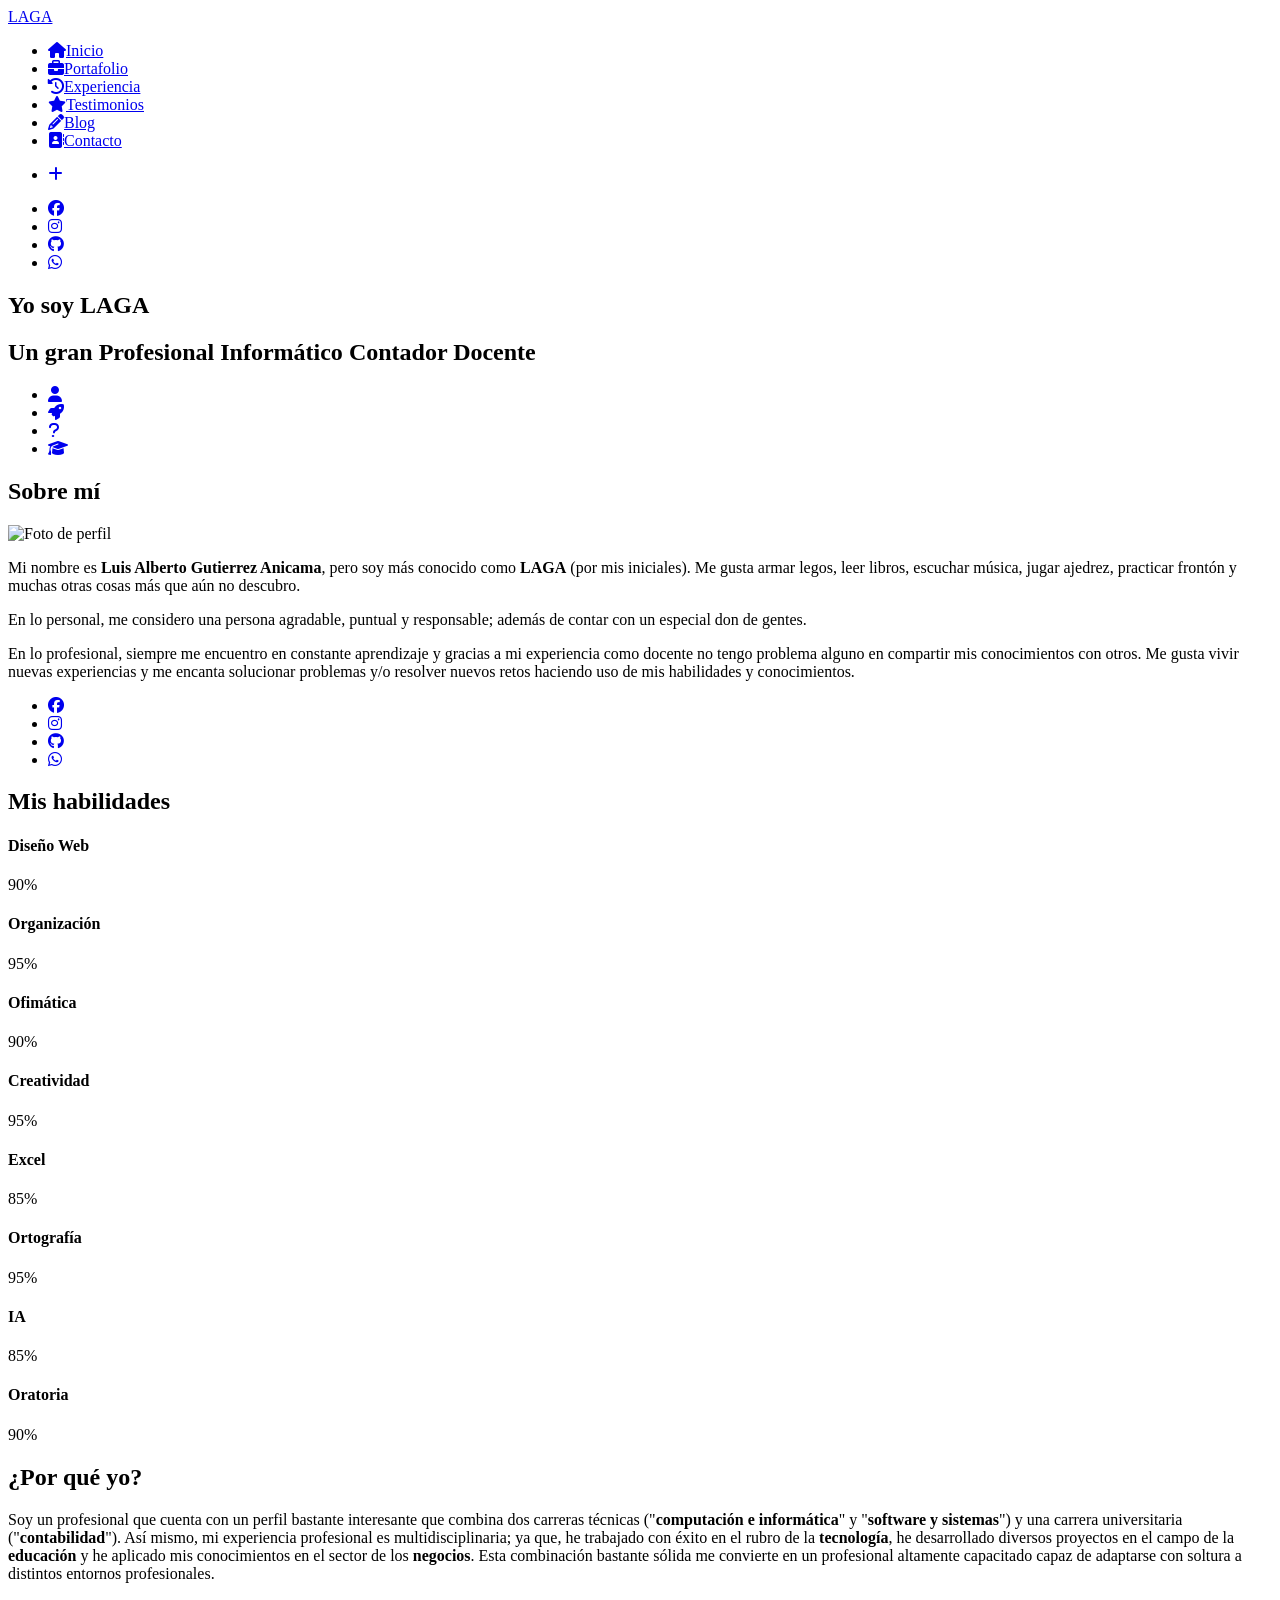
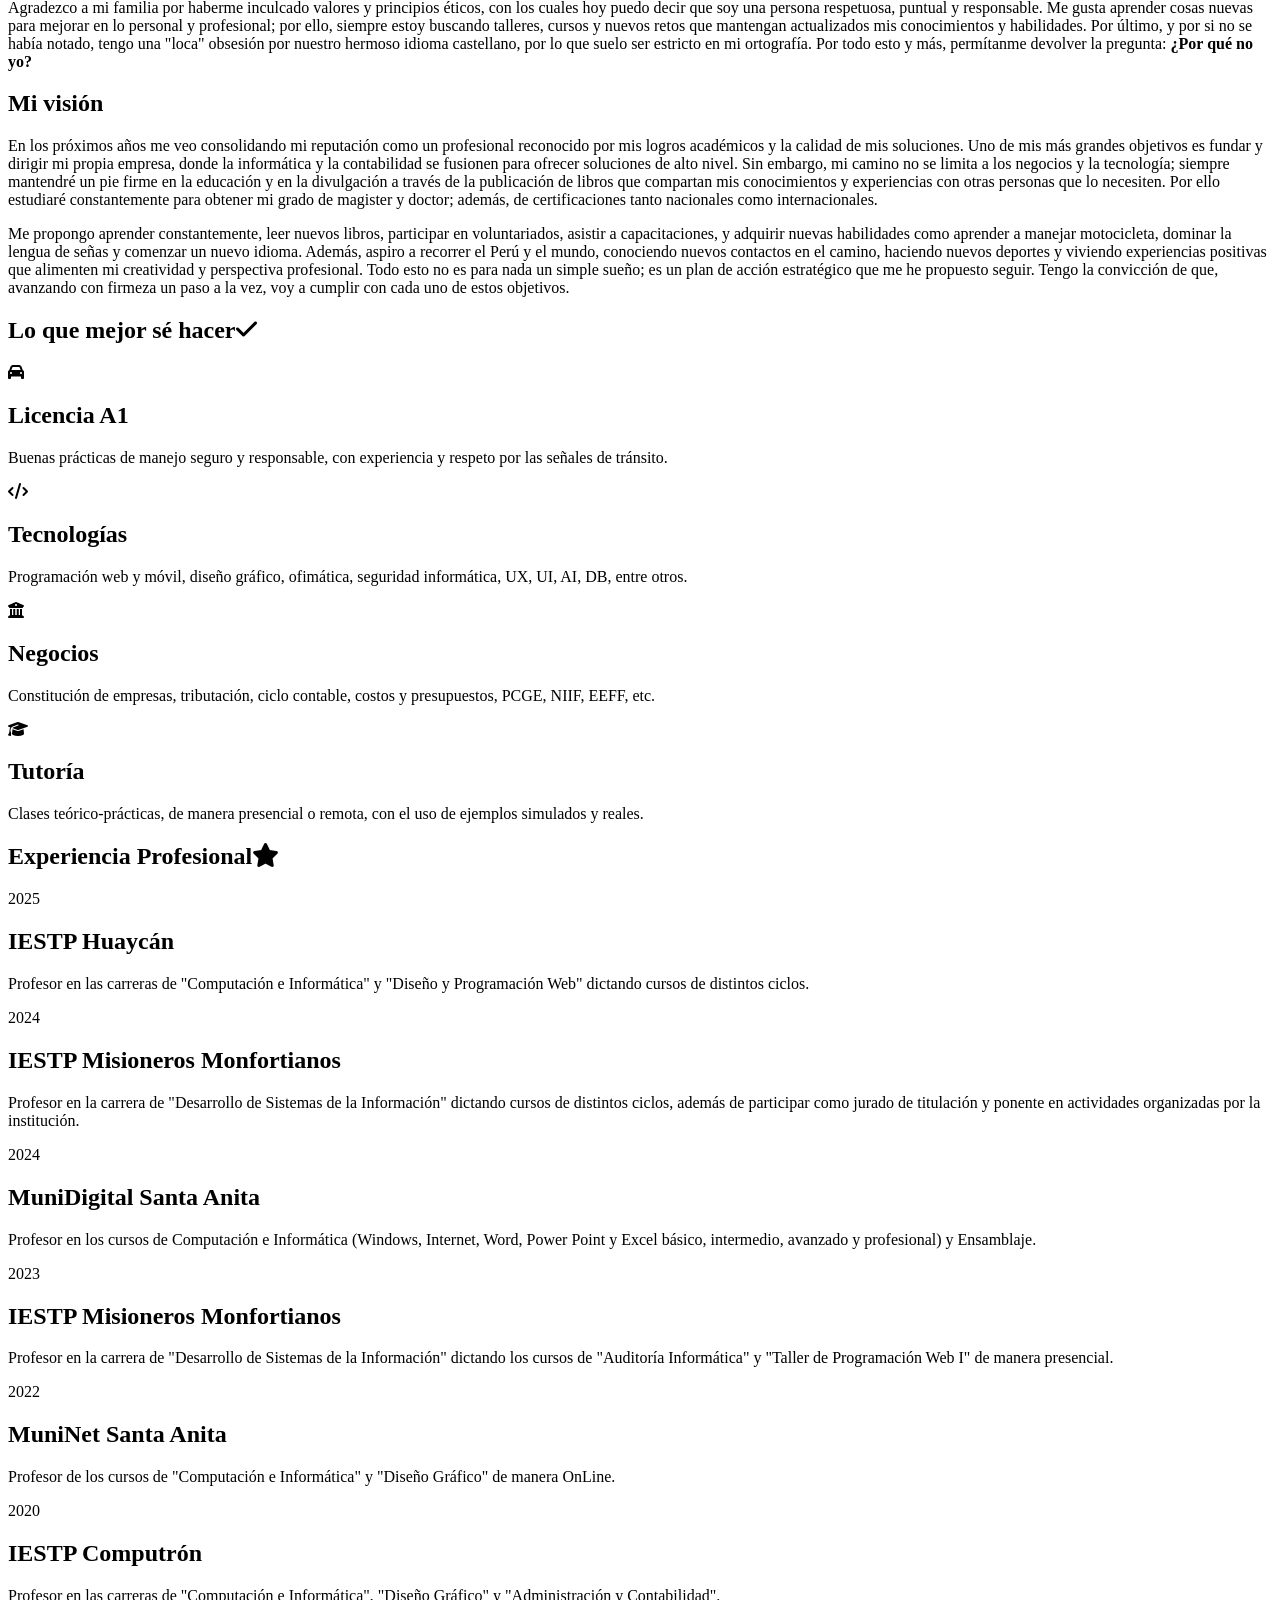
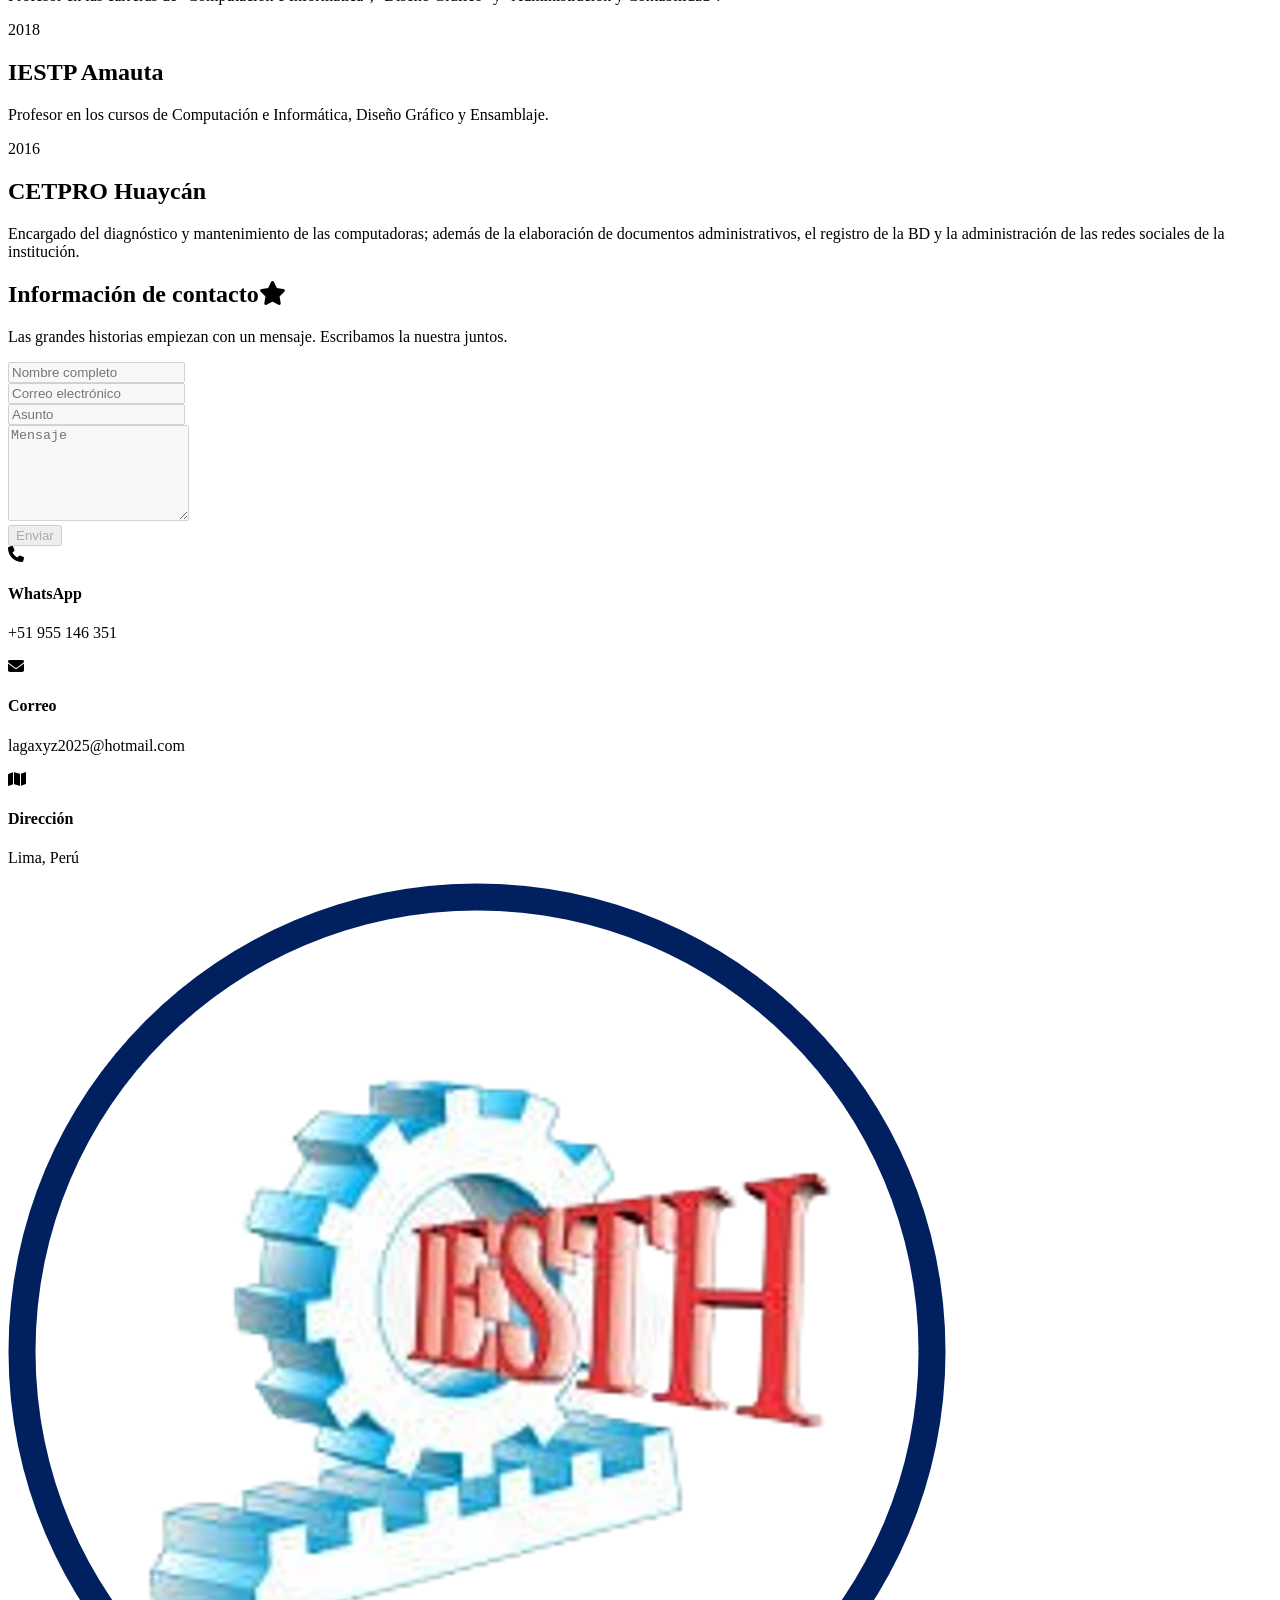
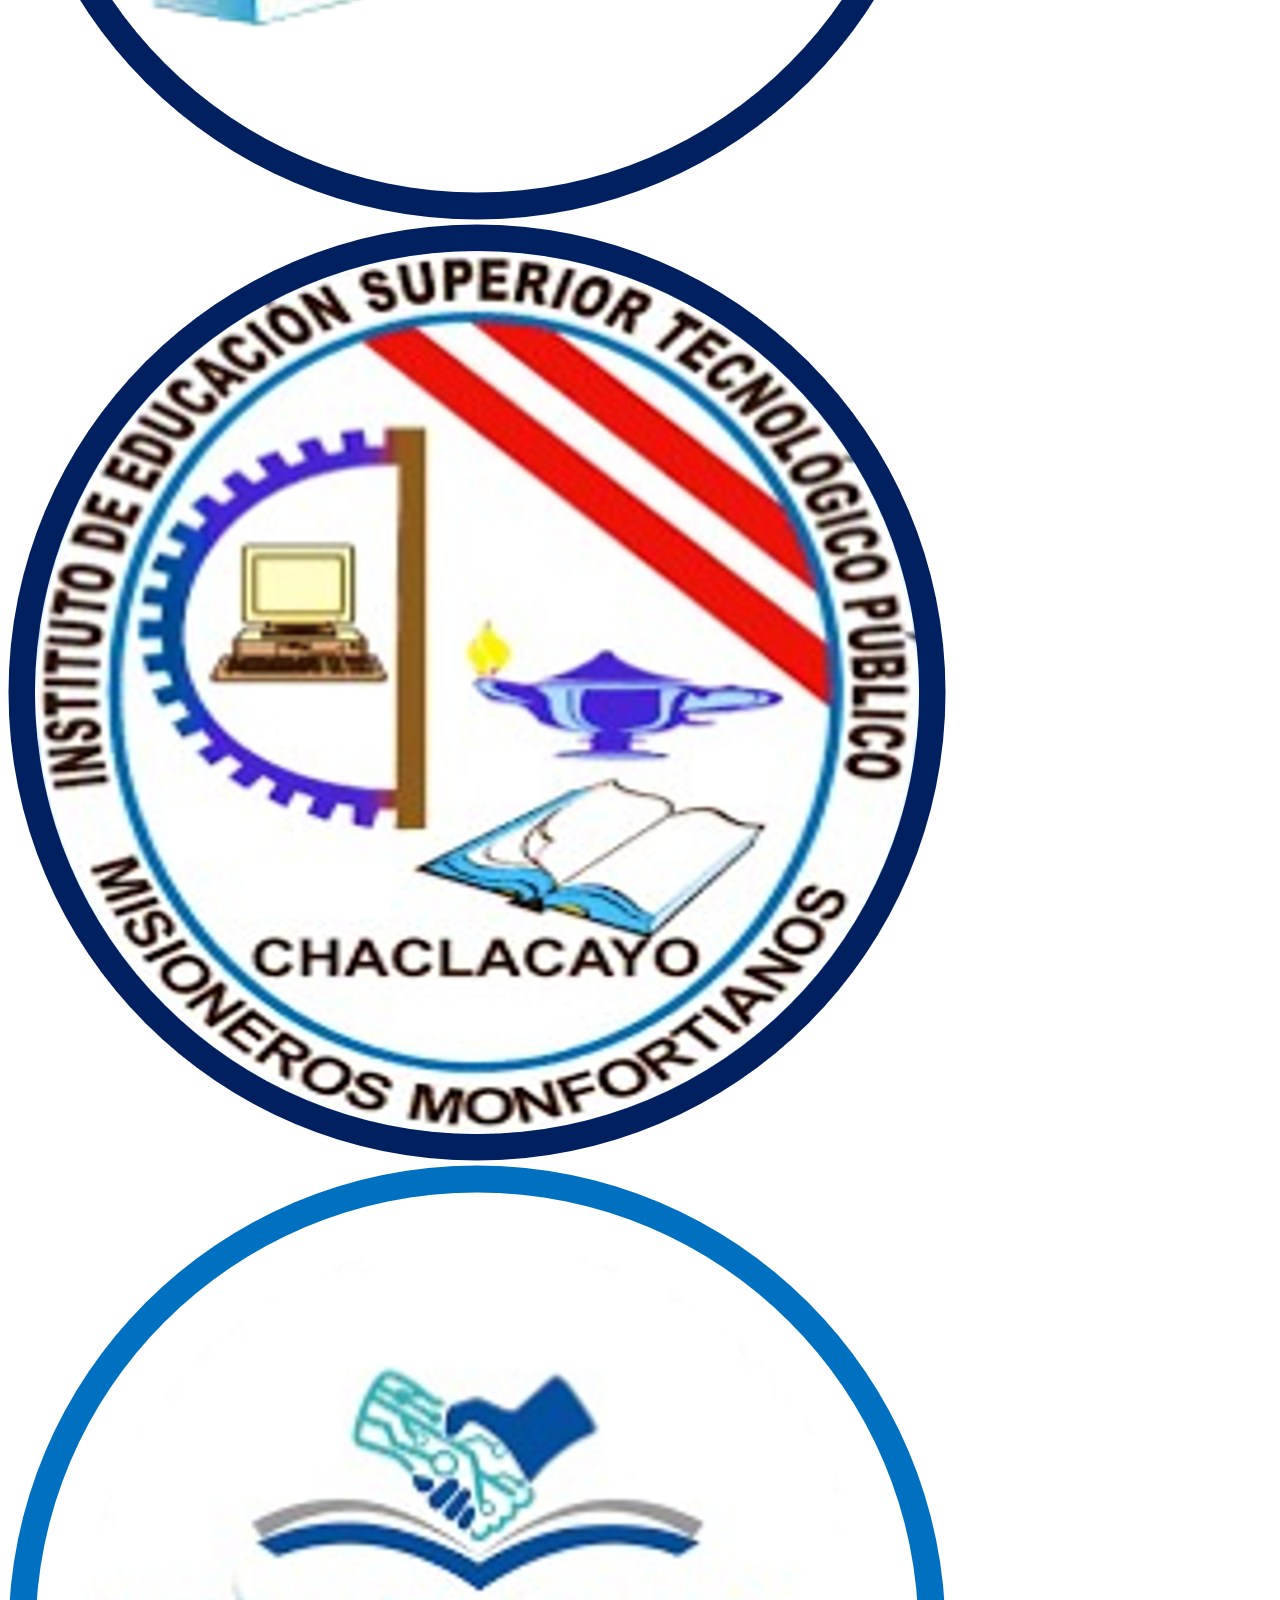
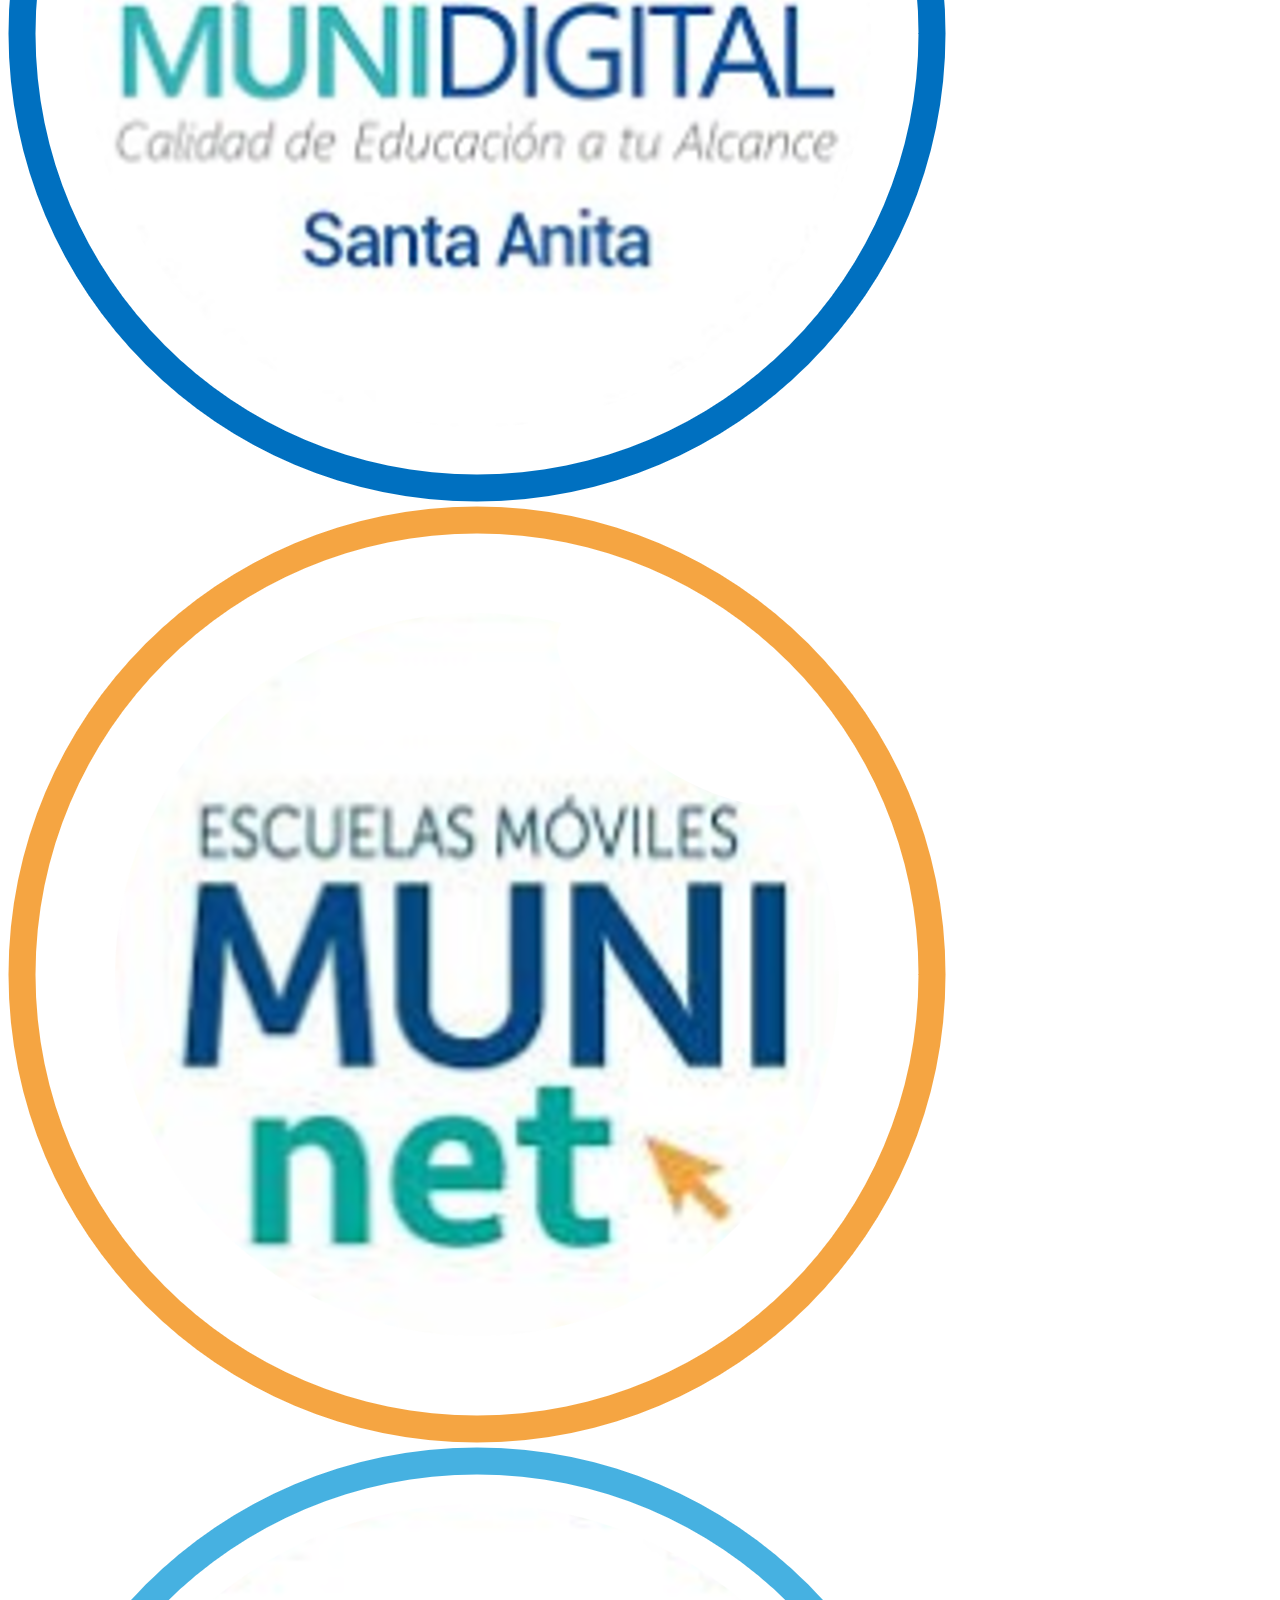
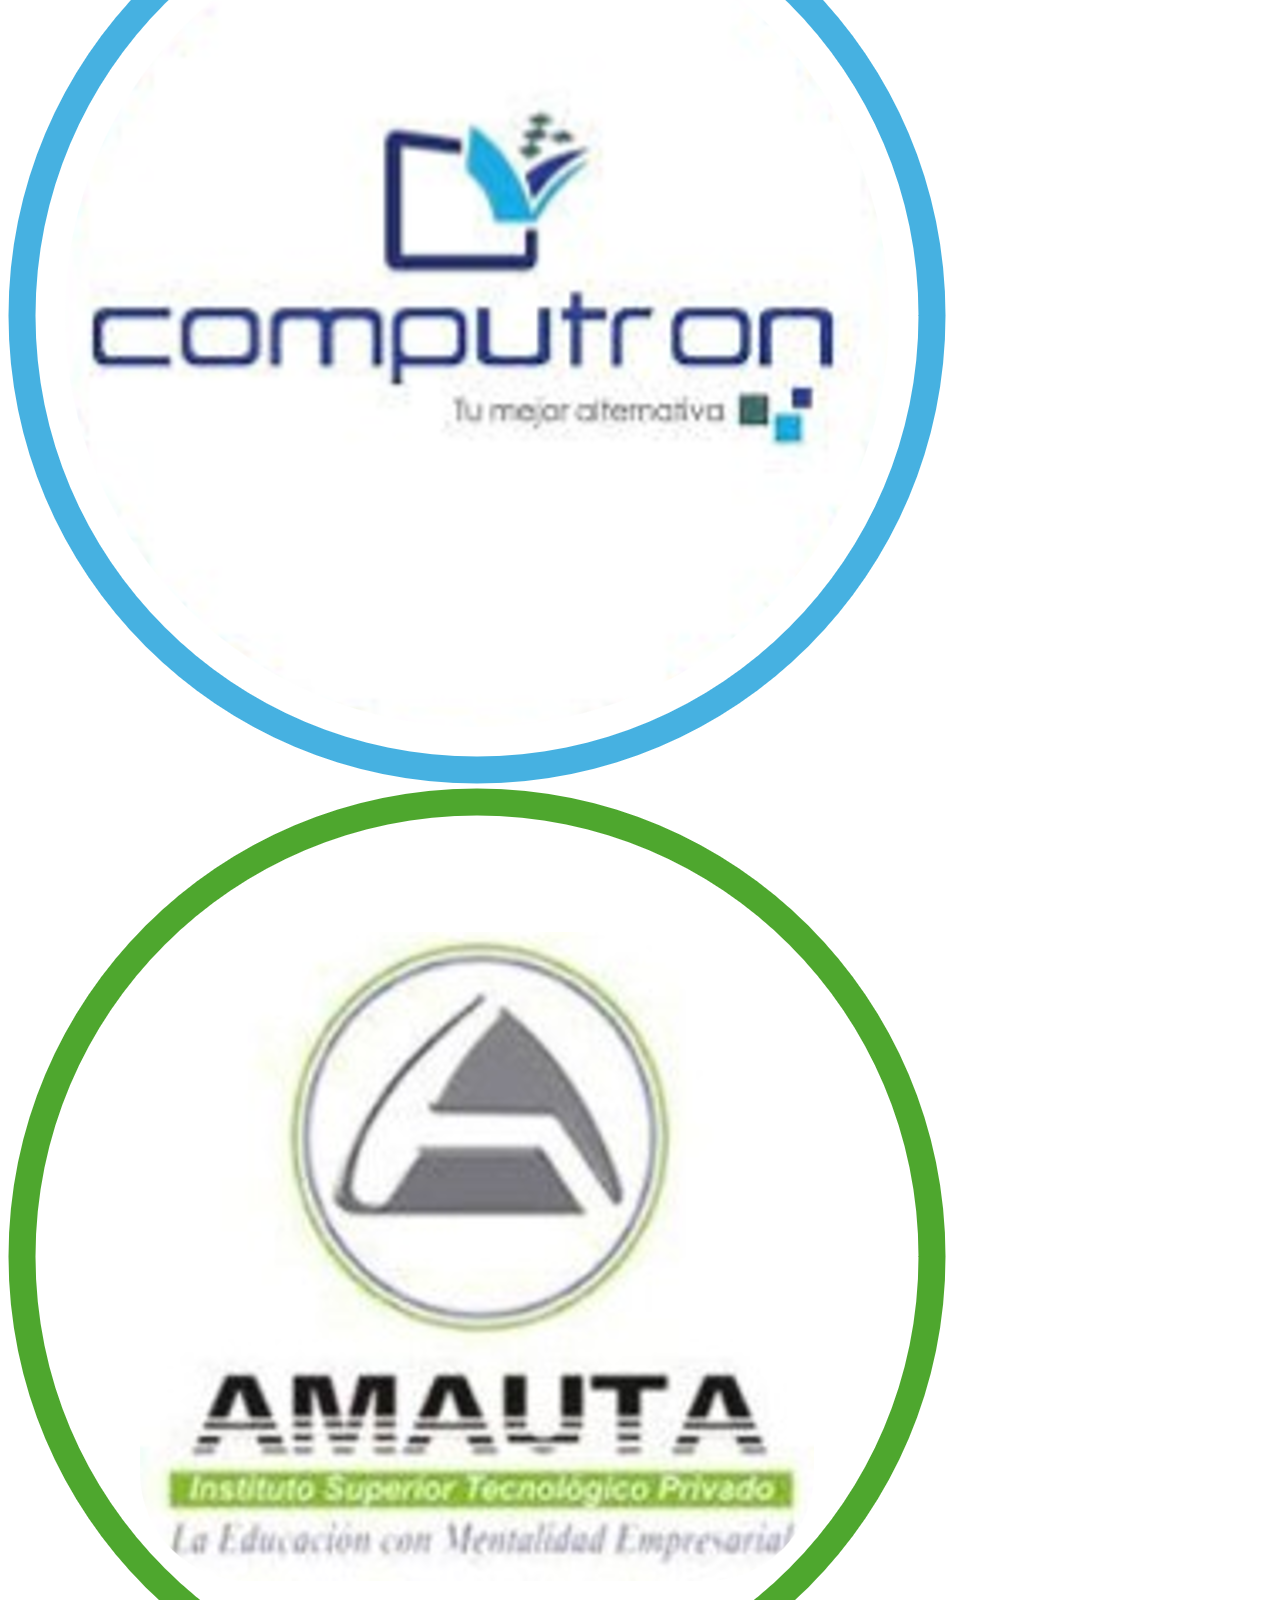
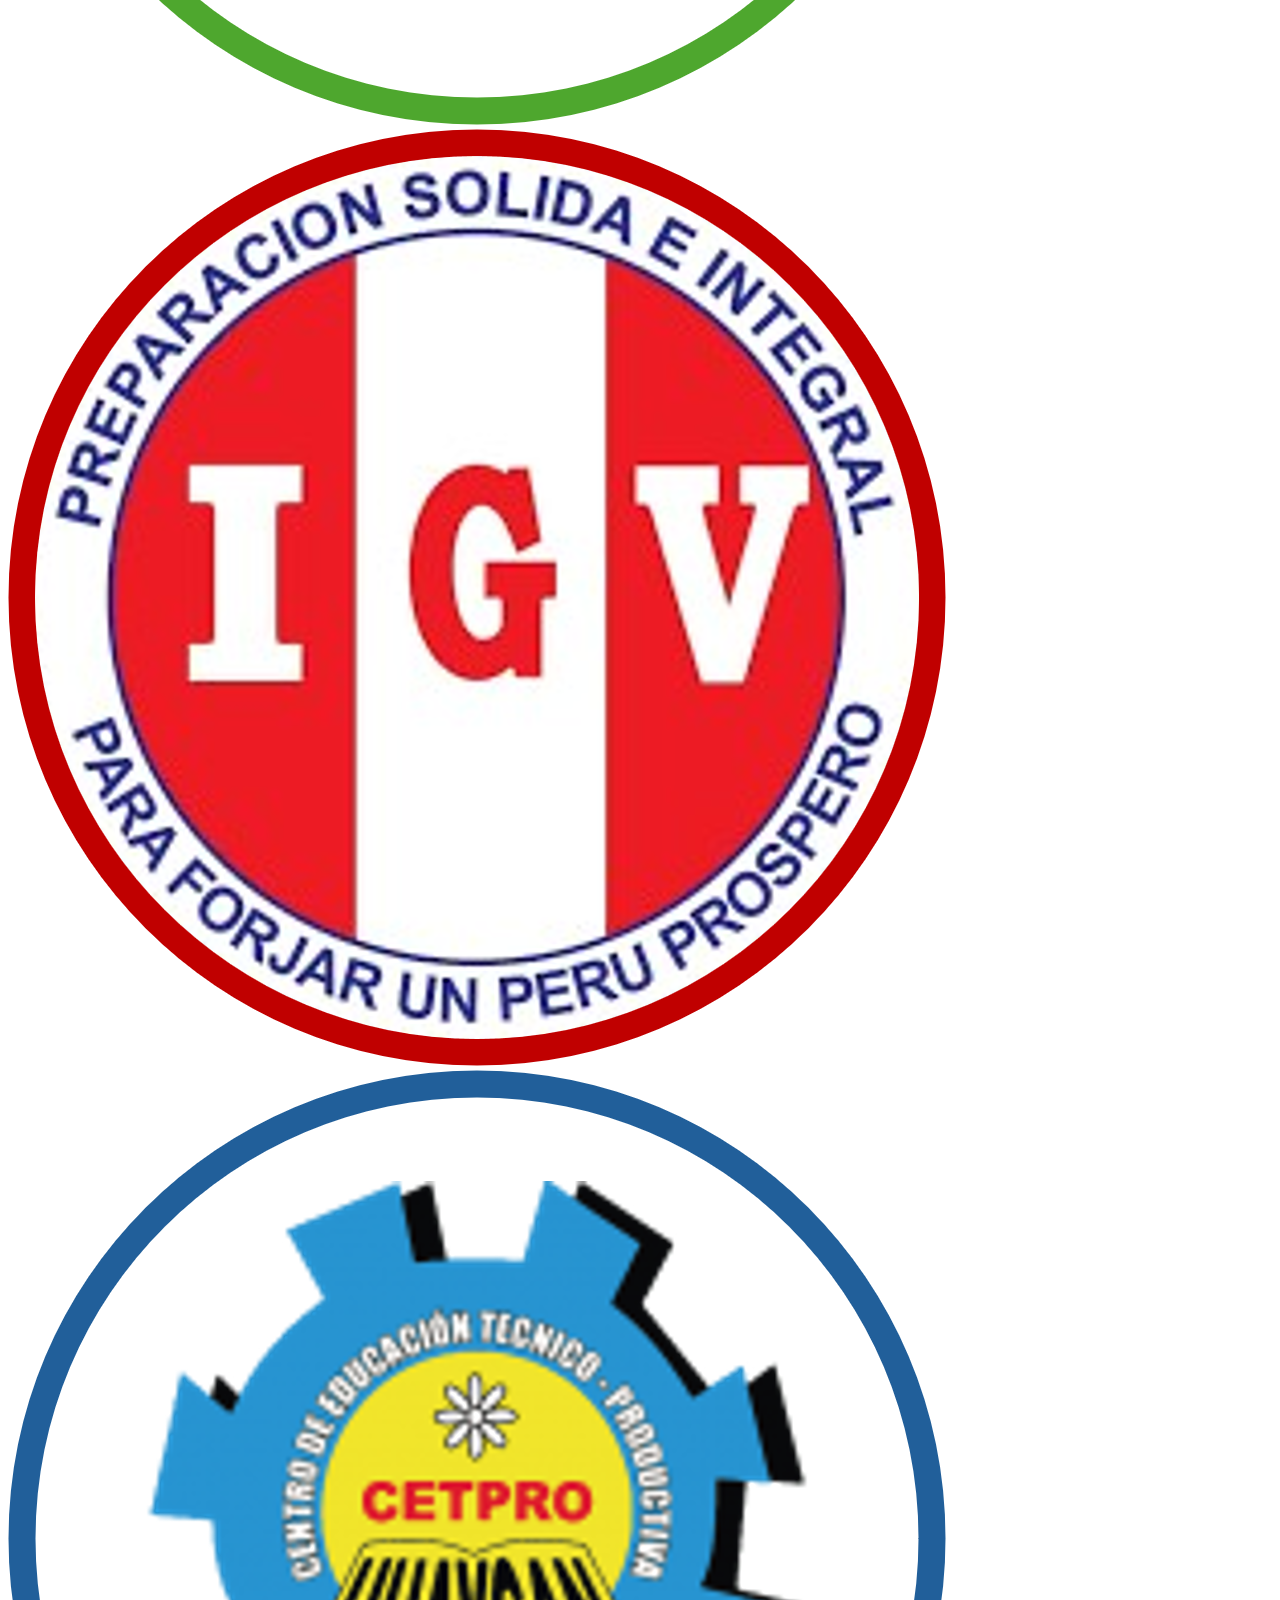
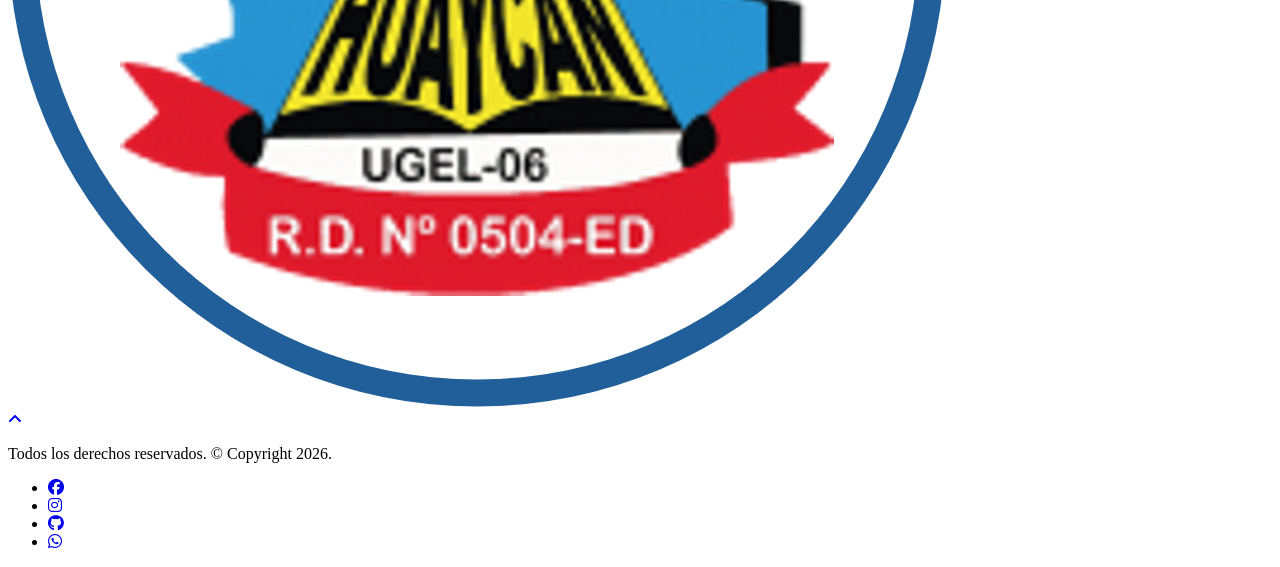
==== commit 895382a0: "correccion de letra c y nuevo orden en logos de cllientes" ====
--- a/index.html
+++ b/index.html
@@ -1077,7 +1077,6 @@
 
 
 
-
 		<!-- Start Contact -->
 		<section id="contact" class="section">
 			<div class="container">
@@ -1102,7 +1101,7 @@
 								</div>
 								<div class="col-md-6">
 									<div class="form-group">
-										<input type="email" name="email" id="email" placeholder="Çorreo electrónico" required="required" disabled="true">
+										<input type="email" name="email" id="email" placeholder="Correo electrónico" required="required" disabled="true">
 									</div>
 								</div>
 								<div class="col-md-12">
@@ -1162,28 +1161,28 @@
 					<div class="col-md-12 col-sm-12 col-xs-12">
 						<div class="clients-slider">
 							<div class="single-clients">
-								<img src="./images/logos/CETPROH.png" alt="Logo CETPRO Huaycán">
+								<img src="./images/logos/IESTPH.png" alt="Logo IESTP Huaycán">
+							</div>
+							<div class="single-clients">
+								<img src="./images/logos/IESTPMM.png" alt="Logo IESTP Misioneros Monfortianos">
+							</div>
+							<div class="single-clients">
+								<img src="./images/logos/MuniDigital.png" alt="Logo MuniDigital">
+							</div>
+							<div class="single-clients">
+								<img src="./images/logos/MuniNet.png" alt="Logo Escuelas Móviles MuniNet">
+							</div>
+							<div class="single-clients">
+								<img src="./images/logos/Computron.png" alt="Logo Instituto Computron">
+							</div>
+							<div class="single-clients">
+								<img src="./images/logos/Amauta.png" alt="Logo Instituto Amauta">
 							</div>
 							<div class="single-clients active">
 								<img src="./images/logos/CETPROIGV.png" alt="Logo CETPRO IGV">
 							</div>
 							<div class="single-clients">
-								<img src="./images/logos/Amauta.png" alt="Logo Instituto Amauta">
-							</div>
-							<div class="single-clients">
-								<img src="./images/logos/Computron.png" alt="Logo Instituto Computron">
-							</div>
-							<div class="single-clients">
-								<img src="./images/logos/MuniNet.png" alt="Logo Escuelas Móviles MuniNet">
-							</div>
-							<div class="single-clients">
-								<img src="./images/logos/MuniDigital.png" alt="Logo MuniDigital">
-							</div>
-							<div class="single-clients">
-								<img src="./images/logos/IESTPMM.png" alt="Logo IESTP Misioneros Monfortianos">
-							</div>
-							<div class="single-clients">
-								<img src="./images/logos/IESTPH.png" alt="Logo IESTP Huaycán">
+								<img src="./images/logos/CETPROH.png" alt="Logo CETPRO Huaycán">
 							</div>
 						</div>
 					</div>
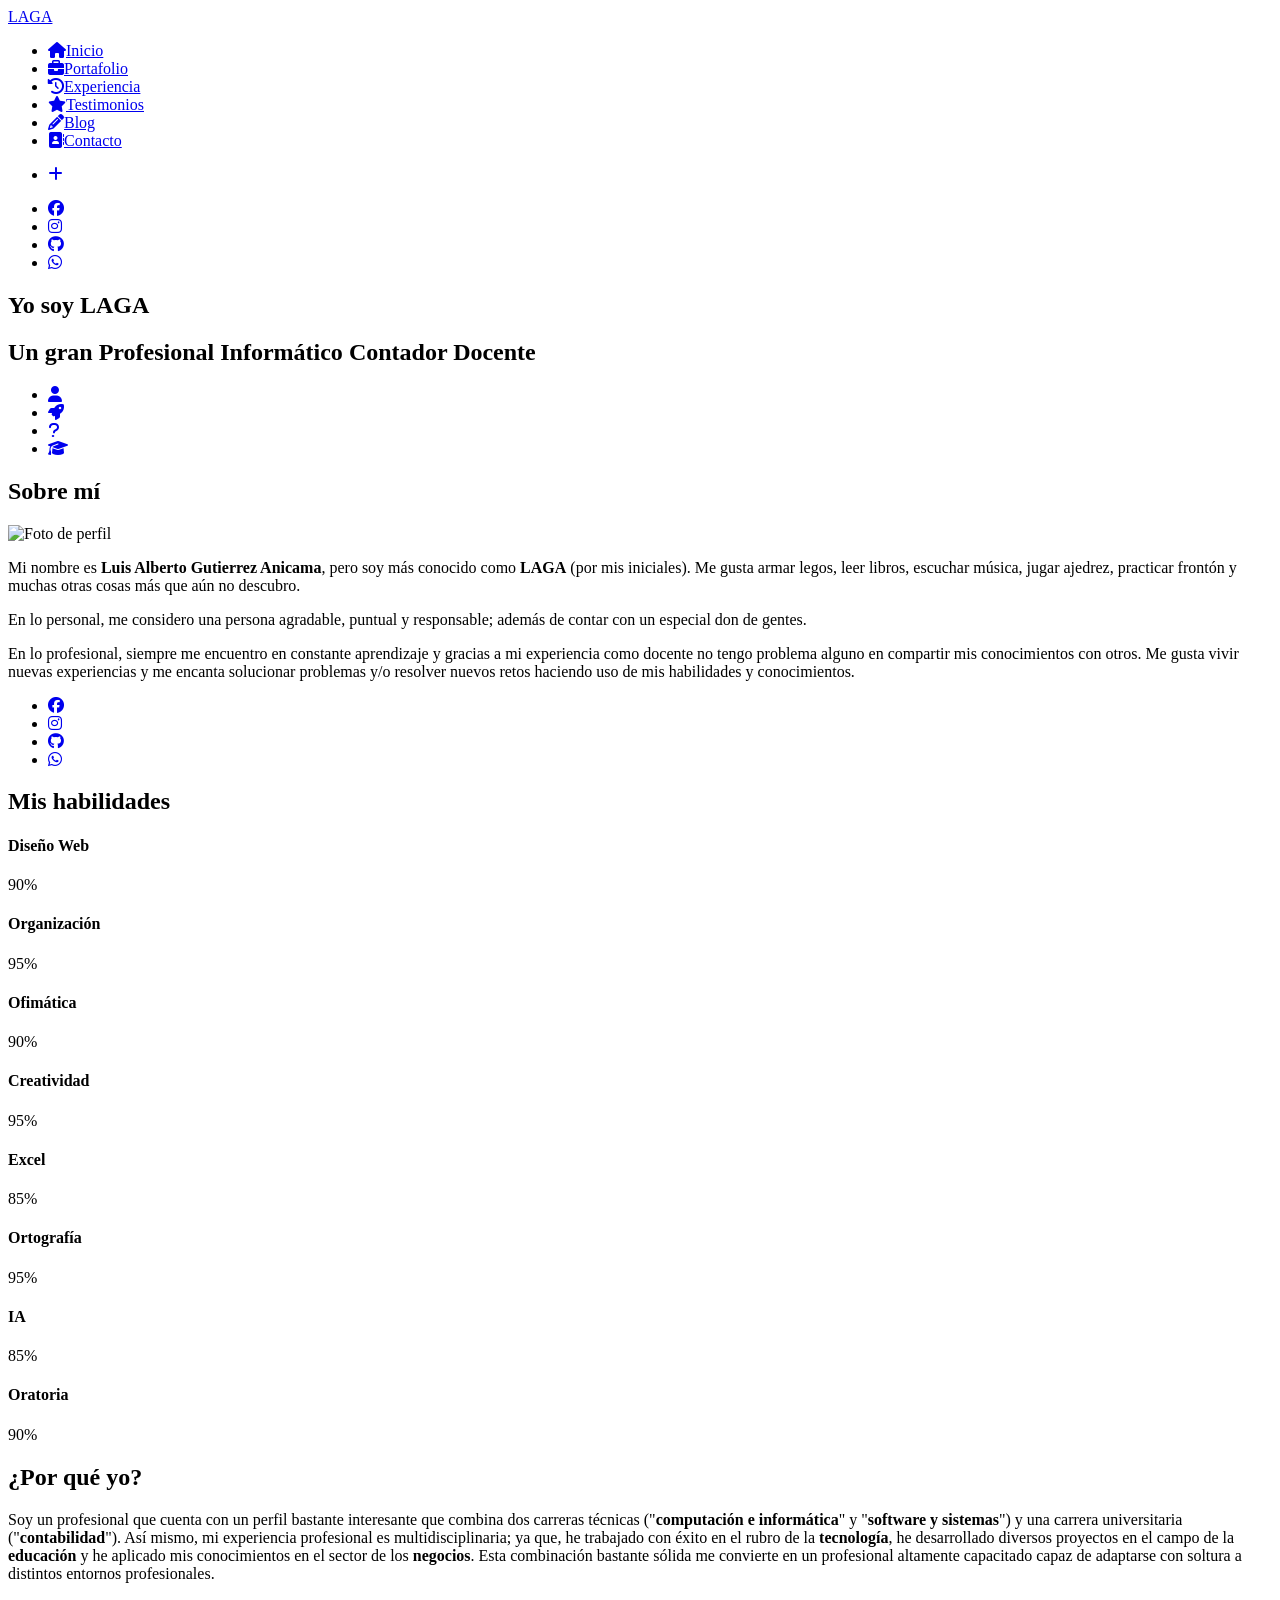
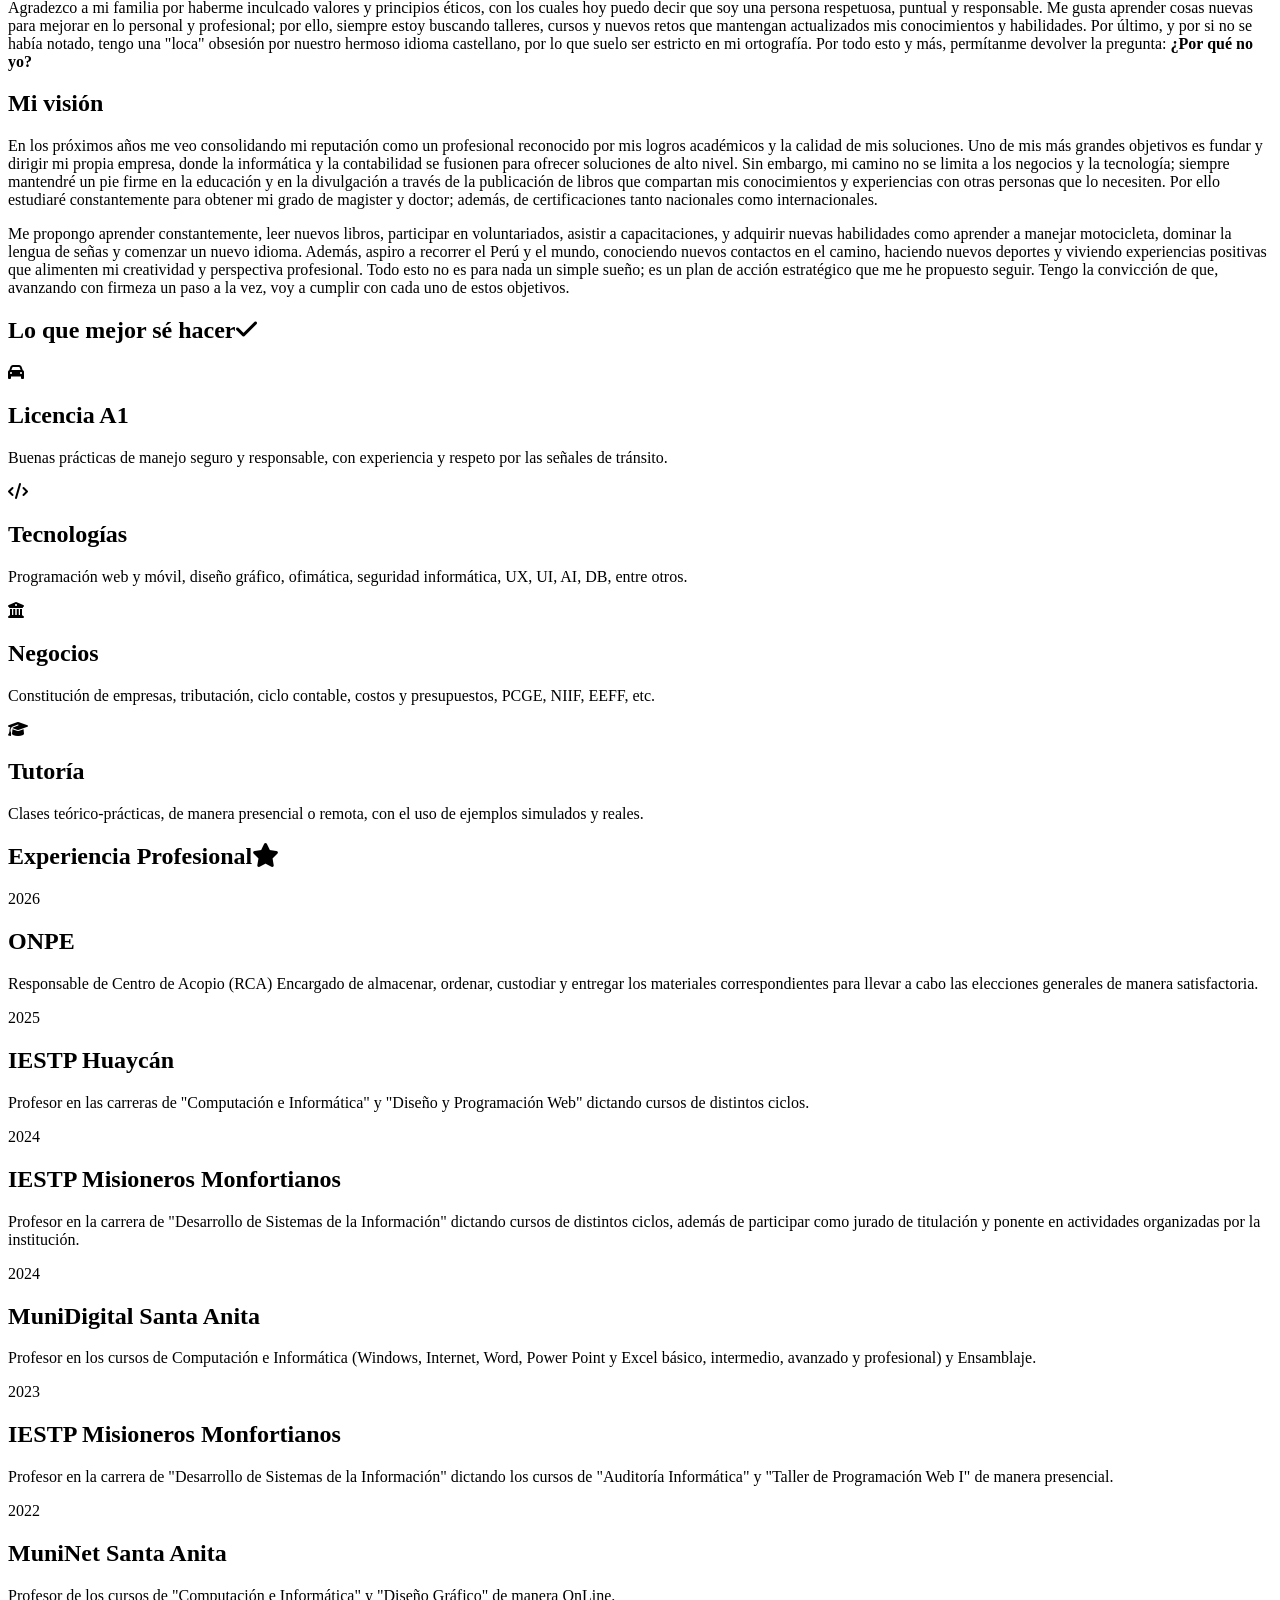
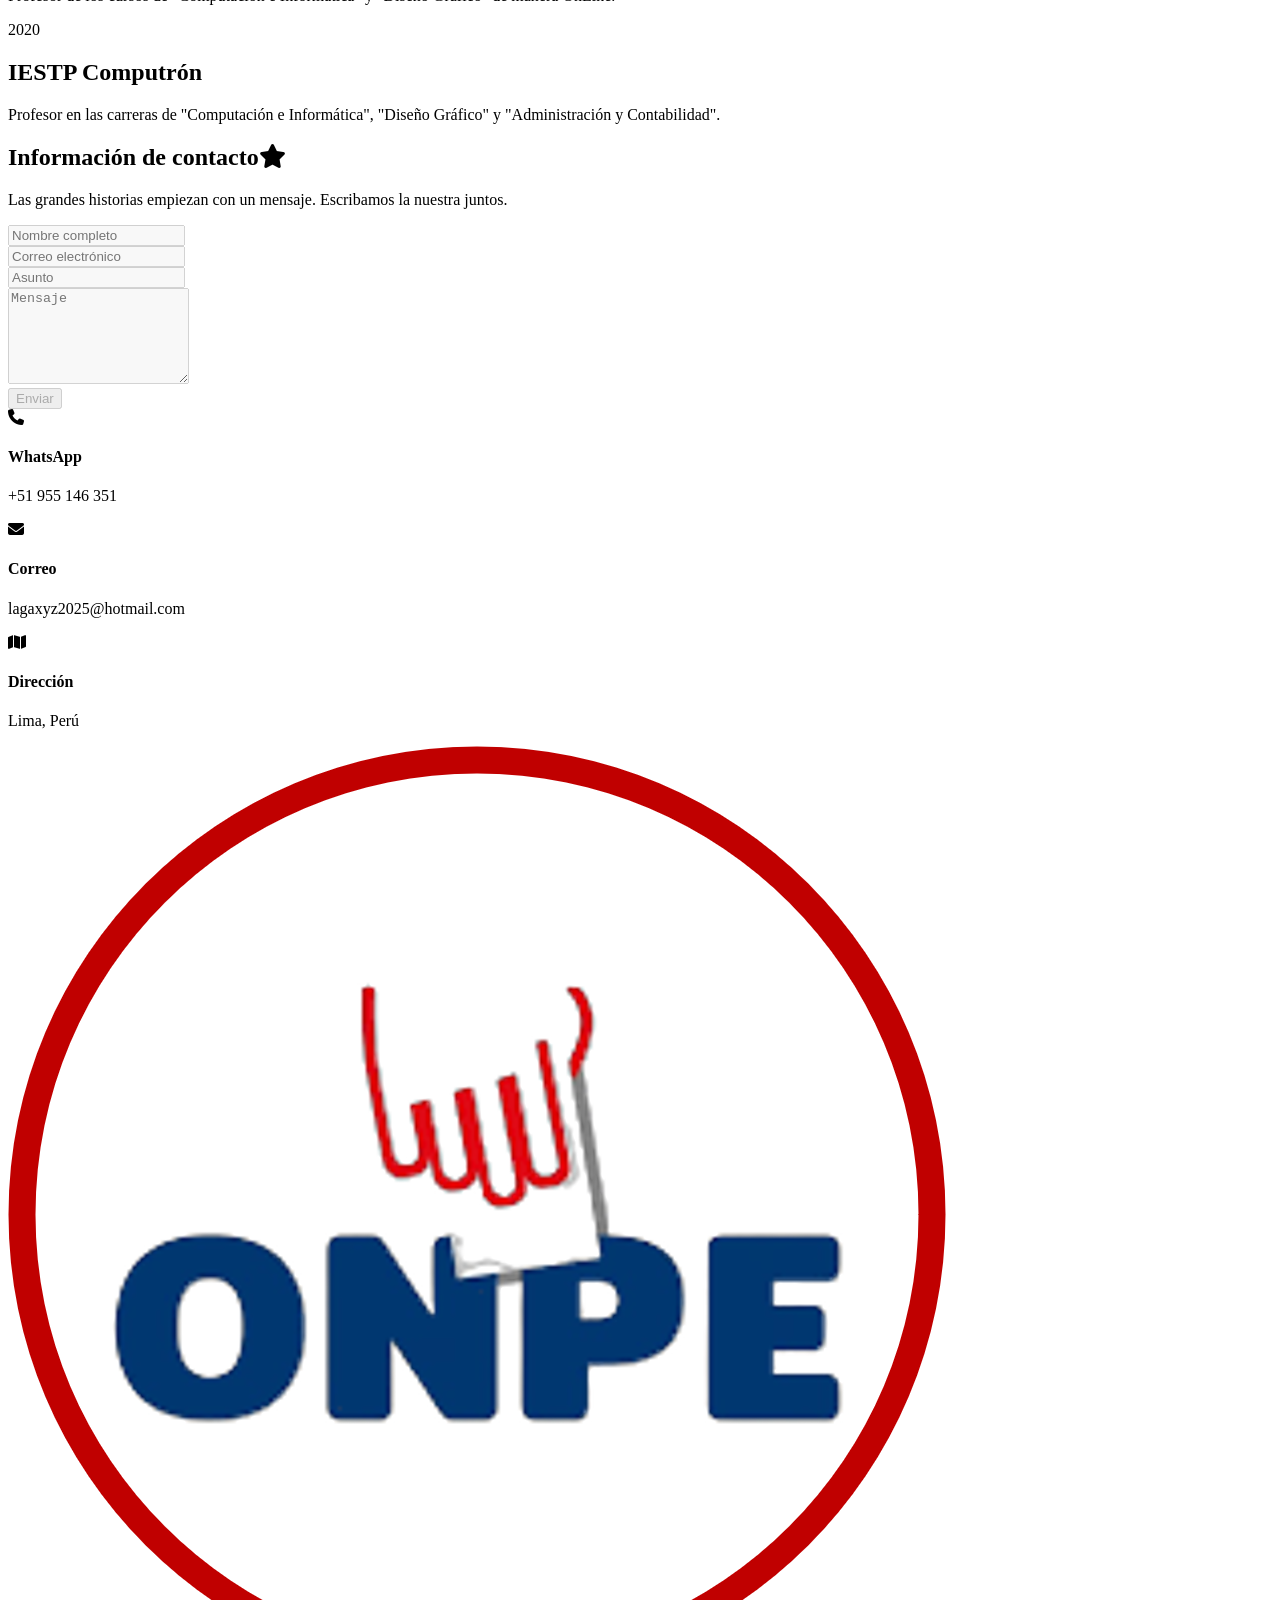
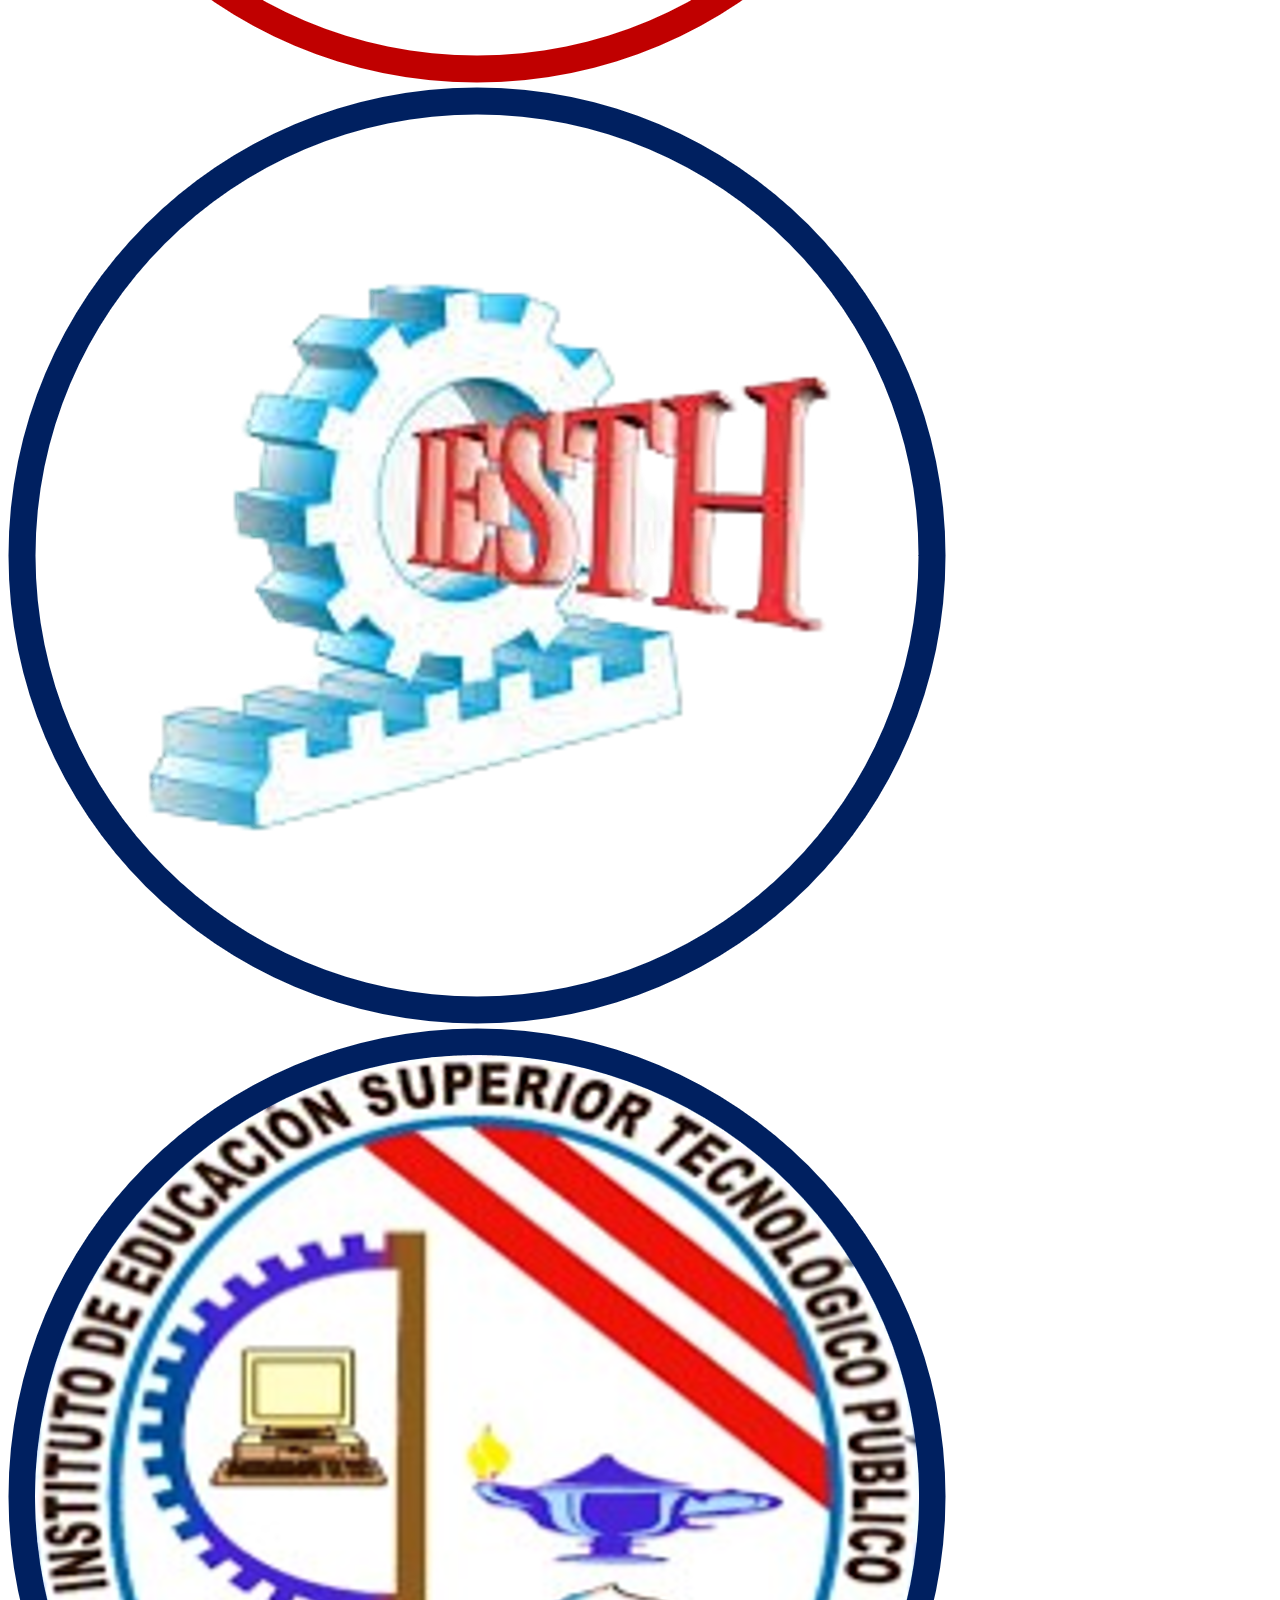
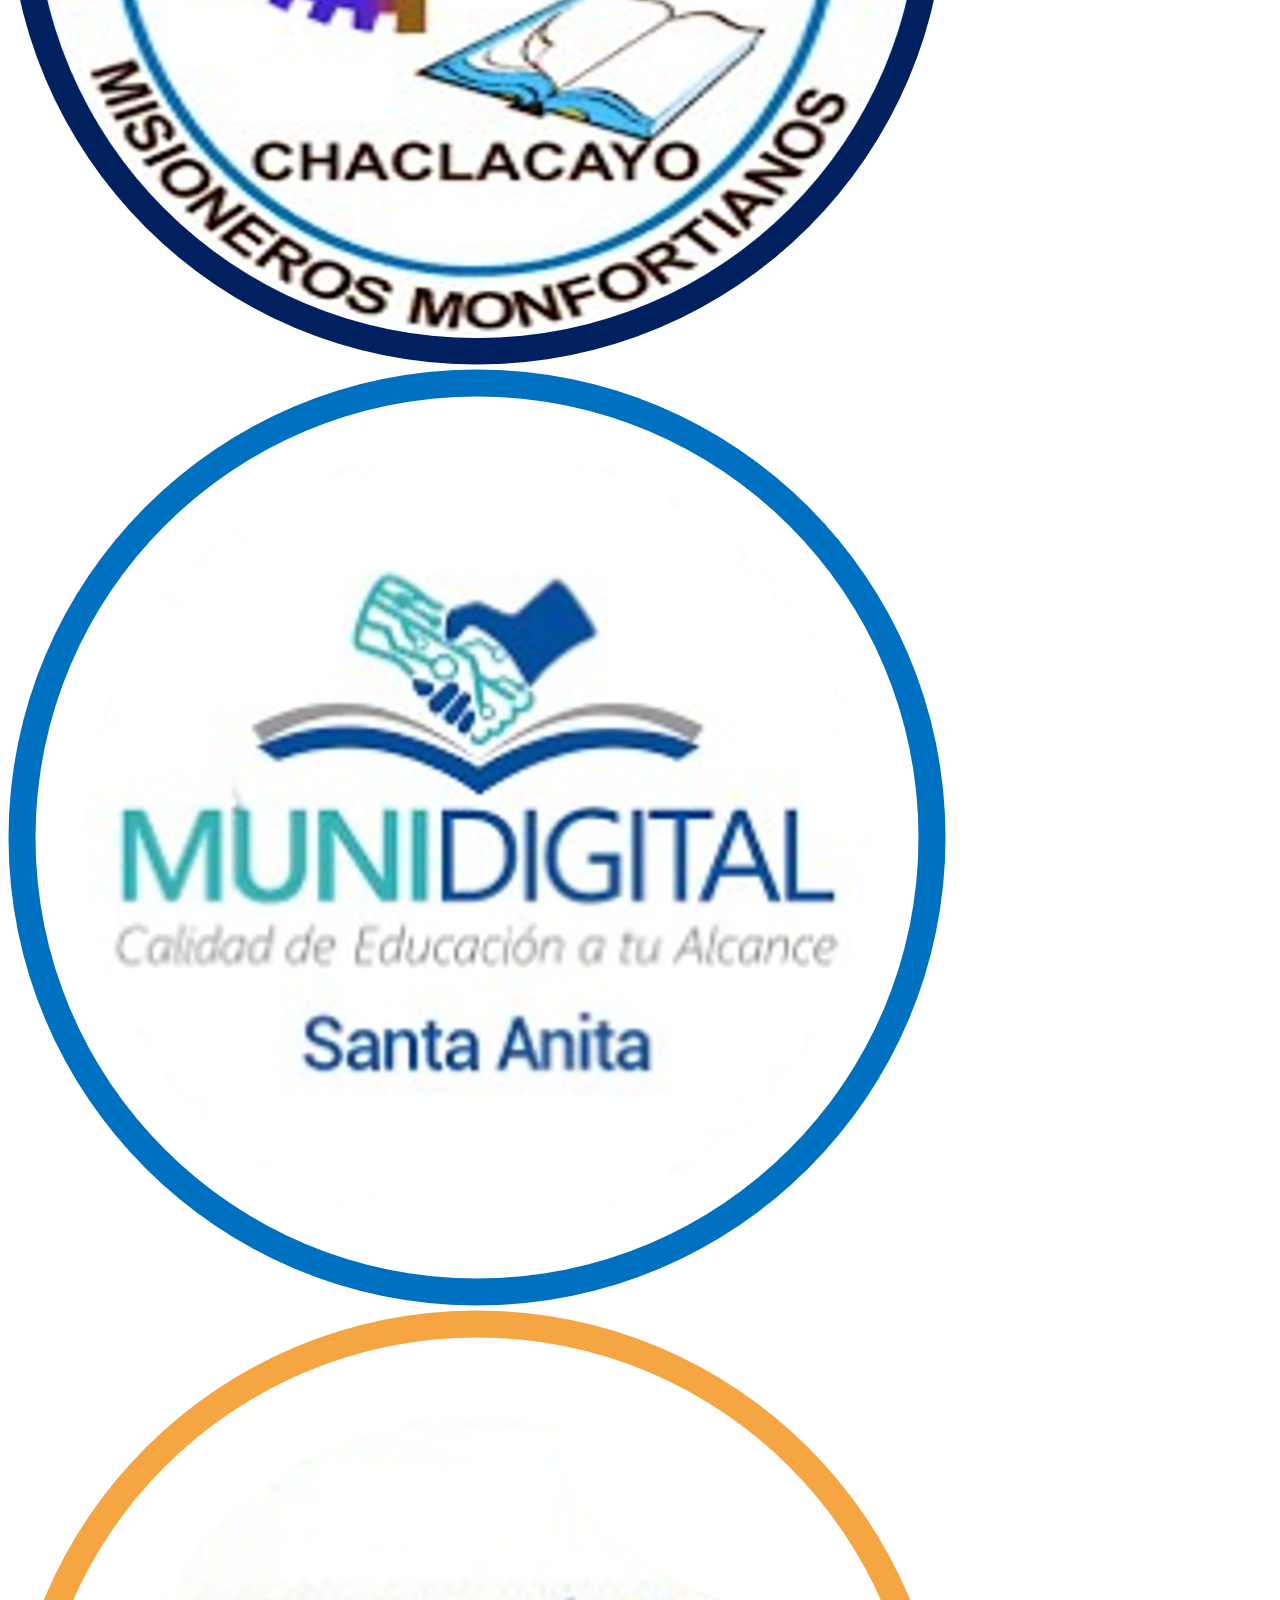
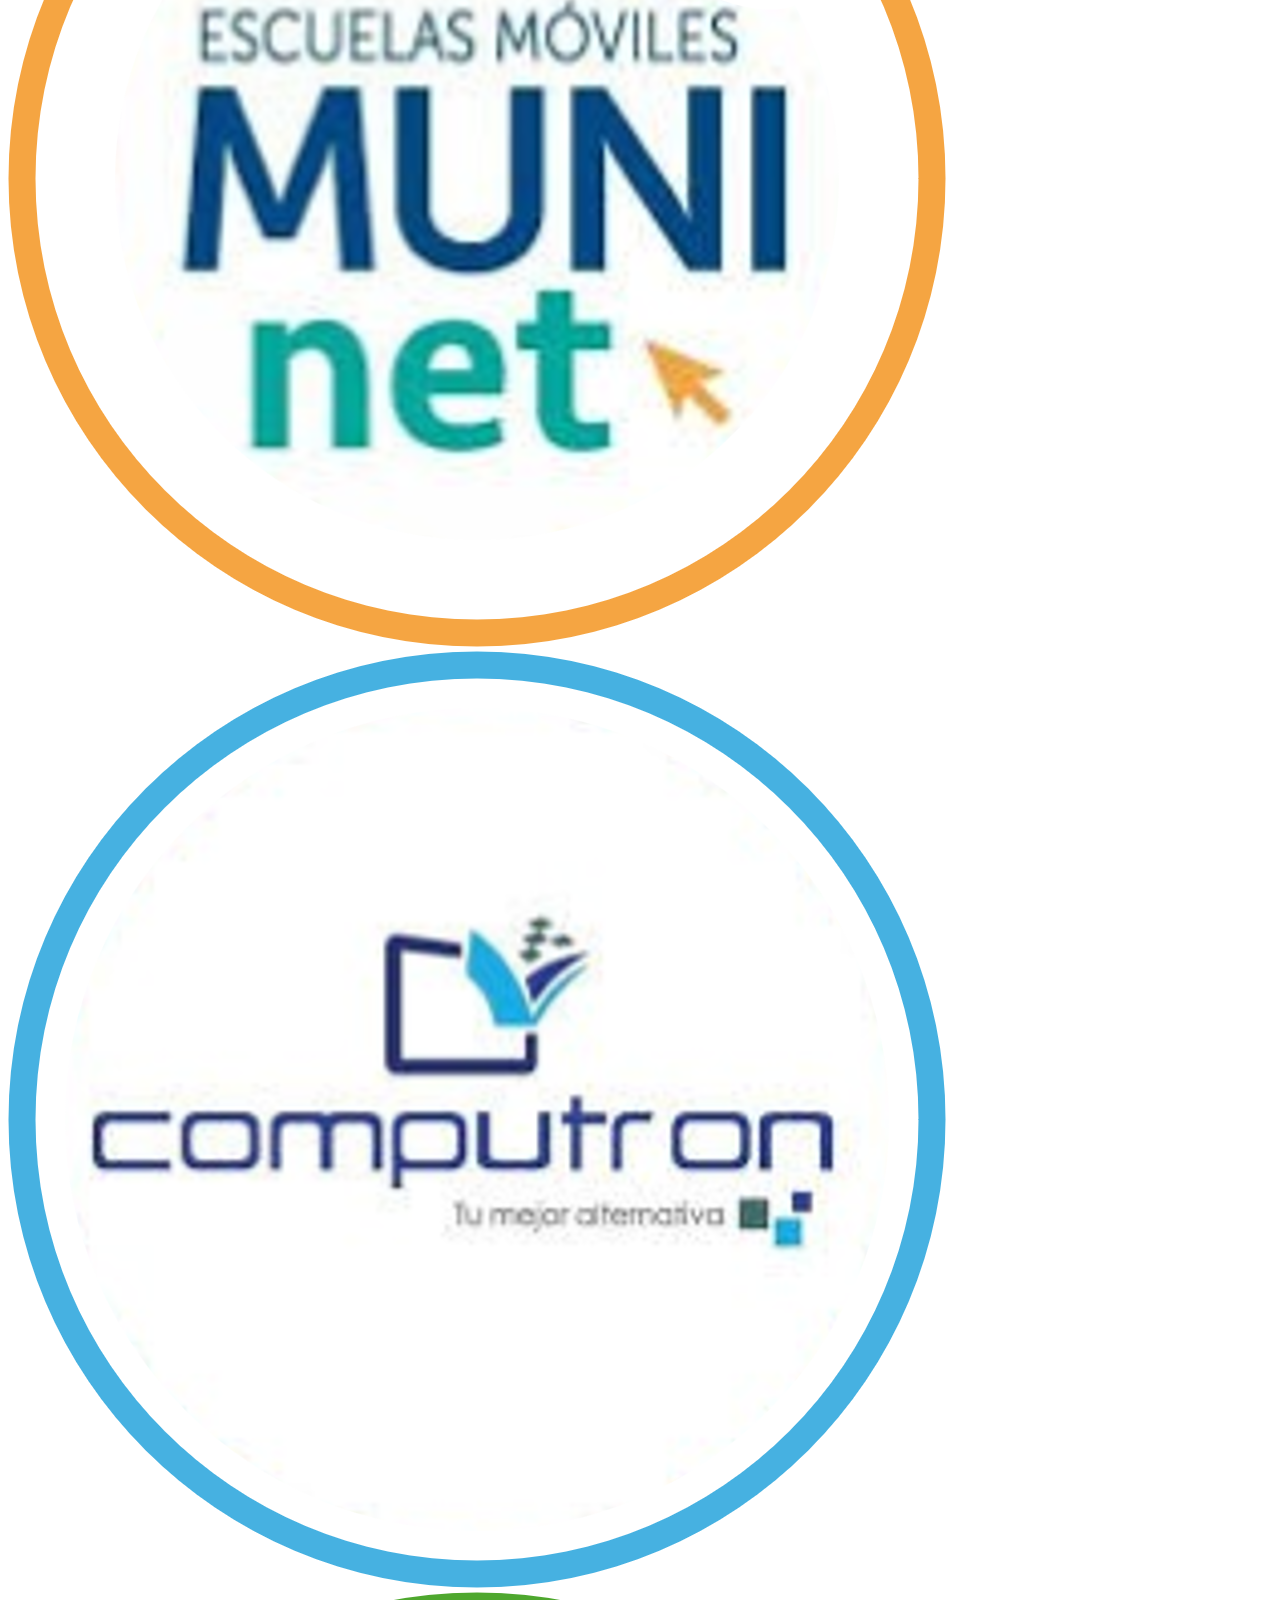
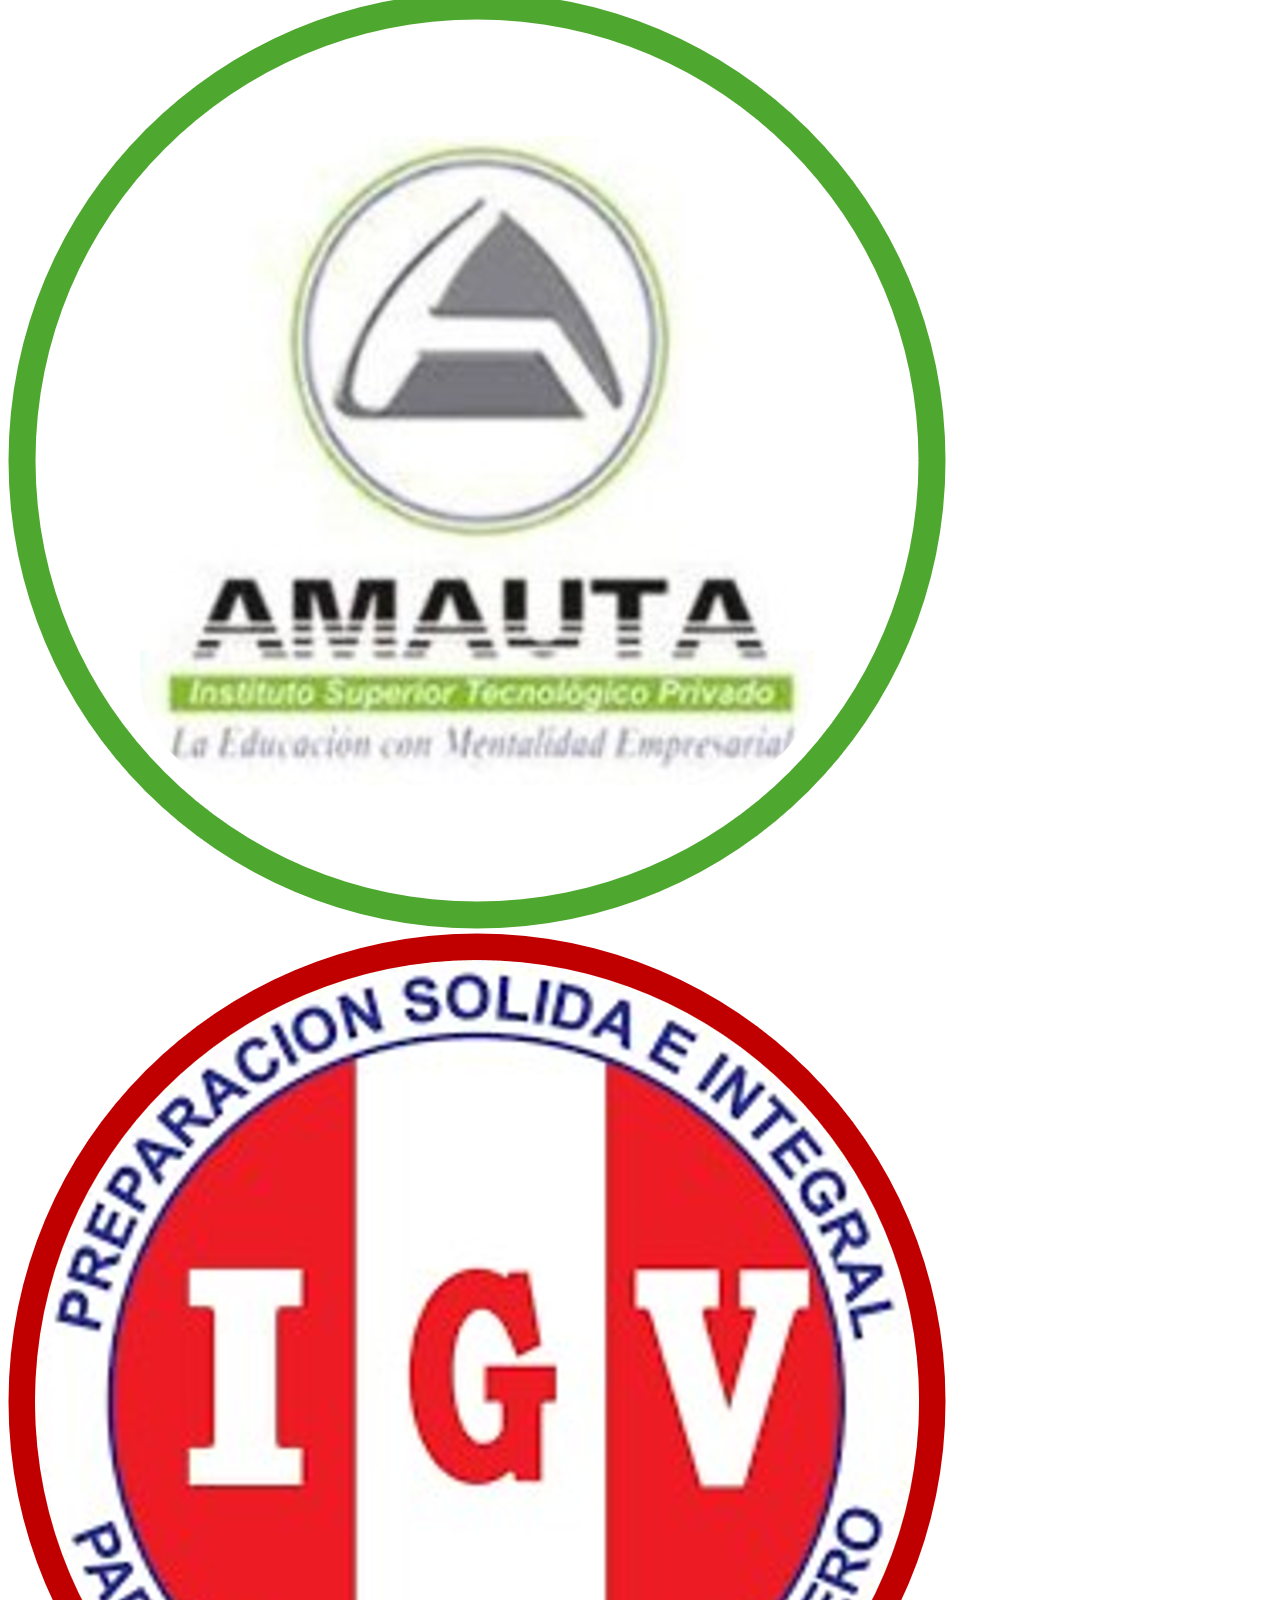
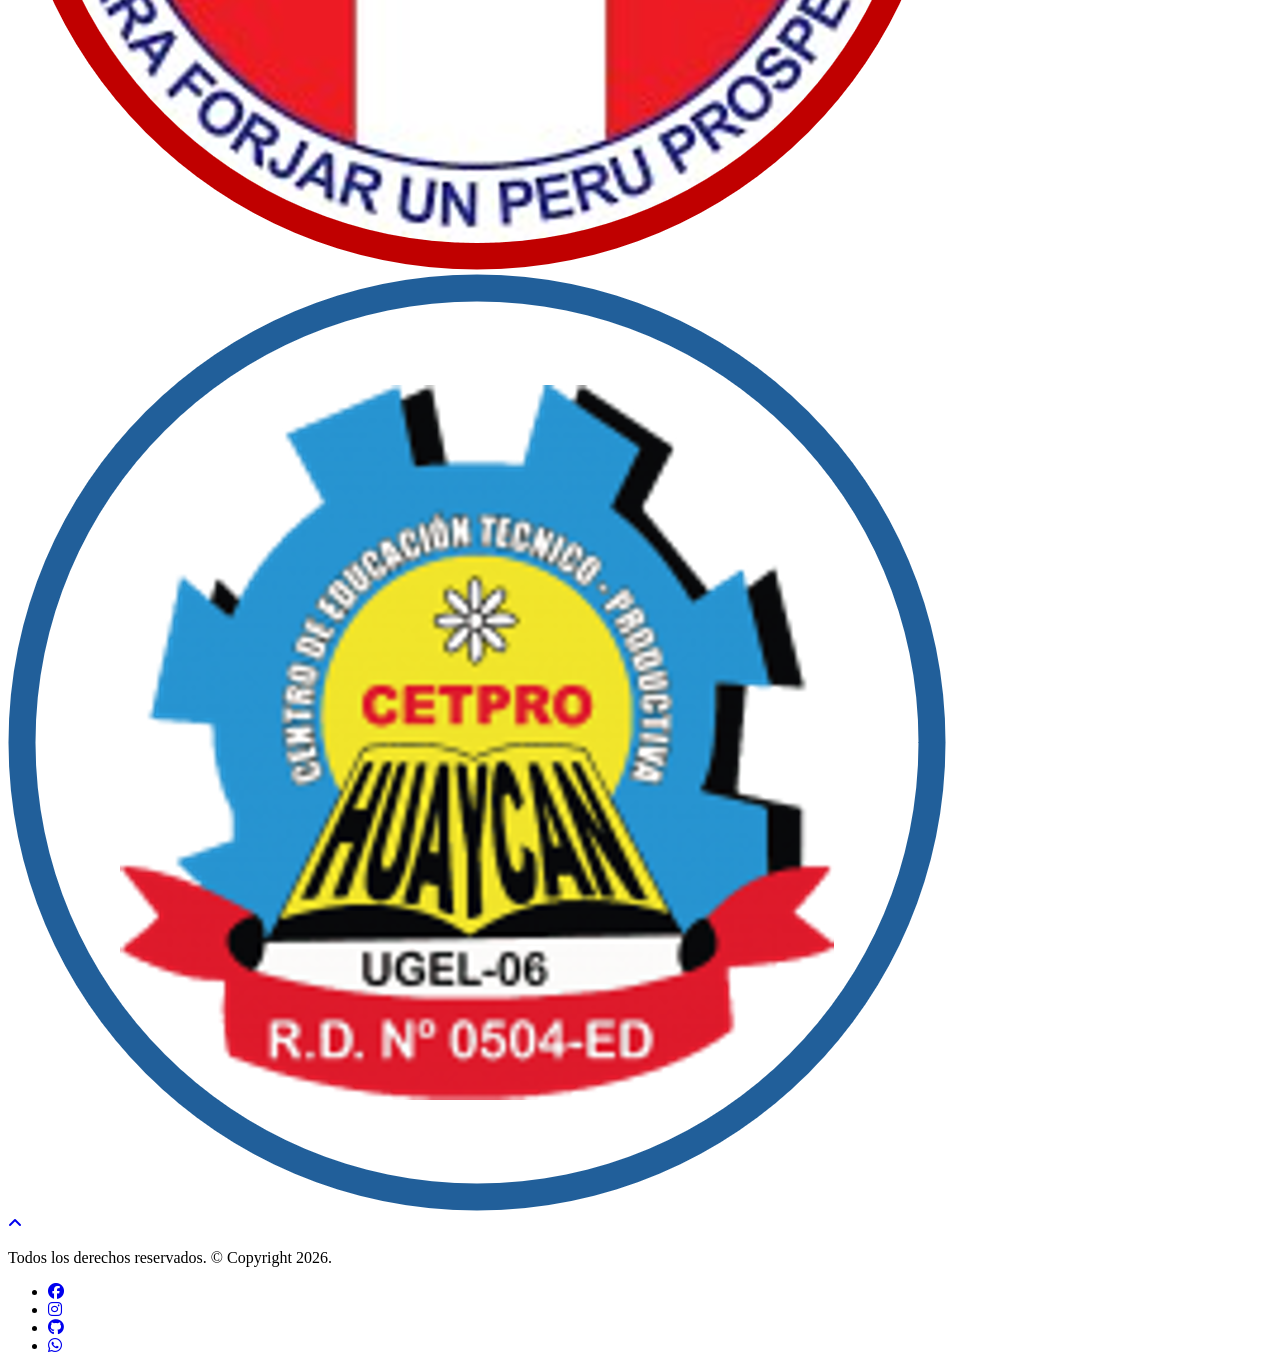
==== commit 16340a9a: "actualizacion de experiencia laboral hasta 2026" ====
--- a/index.html
+++ b/index.html
@@ -521,11 +521,23 @@
 						</div>
 					</div>
 				</div>
-
+				
 				<div class="row">
 					<div class="col-md-12">
 						<div class="timeline">
 							<div class="timeline-inner">
+
+								<div class="single-main wow fadeInRight" data-wow-delay="0.4s">
+									<div class="single-timeline">
+										<div class="single-content">
+											<div class="date">
+												<p>20<span>26</span></p>
+											</div>
+											<h2>ONPE</h2>
+											<p>Responsable de Centro de Acopio (RCA) Encargado de almacenar, ordenar, custodiar y entregar los materiales correspondientes para llevar a cabo las elecciones generales de manera satisfactoria.</p>
+										</div>
+									</div>
+								</div>
 
 								<div class="single-main wow fadeInLeft" data-wow-delay="0.4s">
 									<div class="single-timeline">
@@ -589,6 +601,7 @@
 									</div>
 								</div>
 
+								<!-- IESTP Amauta (2018)
 								<div class="single-main wow fadeInLeft" data-wow-delay="0.4s">
 									<div class="single-timeline">
 										<div class="single-content">
@@ -598,8 +611,22 @@
 										</div>
 									</div>
 								</div>
-
+								-->
+
+								<!-- CETPRO IGV (2017)
 								<div class="single-main wow fadeInRight" data-wow-delay="0.6s">
+									<div class="single-timeline">
+										<div class="single-content">
+											<div class="date"><p>20<span>17</span></p></div>
+											<h2>CETPRO IGV</h2>
+											<p>Profesor en los cursos de Windows, Word, Power Point, Excel (básico, intermedio y avanzado), Photoshop, Corel Draw y Ensamblaje.<p>
+										</div>
+									</div>
+								</div>
+								-->
+
+								<!-- CETPRO Huaycán (2016)
+								<div class="single-main wow fadeInLeft" data-wow-delay="0.6s">
 									<div class="single-timeline">
 										<div class="single-content">
 											<div class="date"><p>20<span>16</span></p></div>
@@ -608,6 +635,7 @@
 										</div>
 									</div>
 								</div>
+								-->
 
 							</div>
 						</div>
@@ -621,8 +649,7 @@
 
 
 		<!-- Start Pricing Table -->
-		 <!--
-		<section id="pricing" class="section">
+		<!-- <section id="pricing" class="section">
 			<div class="container">
 				<div class="row">
 					<div class="col-md-12 col-sm-12 col-xs-12">
@@ -633,21 +660,16 @@
 					</div>
 				</div>
 				<div class="row">
-		
-		
-		
 					<div class="col-md-4 col-sm-12 col-xs-12 wow fadeIn" data-wow-delay="0.4s">
 						<div class="single-table">
 							<div class="table-head">
-								<h2 class="title">Library Management System</h2>
+								<h2 class="title">Library Management</h2>
 								<div class="price">
 									<p class="amount"><span></span>Contact for price</p>
 								</div>
 								<i class="fa fa-book"></i>
 							</div>
 							<ul class="table-list">
-								<li>MySQL Database</li>
-								<li>Admin, Librarian, Student panel </li>
 								<li>Book transaction system</li>
 								<li>Count late fine and alert day count</li>
 								<li>Advanced search system</li>
@@ -658,21 +680,16 @@
 							</div>
 						</div>
 					</div>
-		
-		
-		
 					<div class="col-md-4 col-sm-12 col-xs-12 wow fadeIn" data-wow-delay="0.6s">
 						<div class="single-table active">
 							<div class="table-head">
-								<h2 class="title">Automated Tailoring System</h2>
+								<h2 class="title">Automated Tailoring</h2>
 								<div class="price">
 									<p class="amount"><span></span>Contact for price</p>
 								</div>
 								<i class="fa fa-scissors"></i>
 							</div>
 							<ul class="table-list">
-								<li>Ecommerce Platform</li>
-								<li>Admin, Tailor, Delivery Panel</li>
 								<li>Online product customize and measurement</li>
 								<li>User profile system</li>
 								<li>Advanced payment system</li>
@@ -683,21 +700,16 @@
 							</div>
 						</div>
 					</div>
-		
-		
-		
 					<div class="col-md-4 col-sm-12 col-xs-12 wow fadeIn" data-wow-delay="0.8s">
 						<div class="single-table">
 							<div class="table-head">
-								<h2 class="title">Content Management System</h2>
+								<h2 class="title">Content Management</h2>
 								<div class="price">
 									<p class="amount"><span></span>Contact for price</p>
 								</div>
 								<i class="fa fa-gift"></i>
 							</div>
 							<ul class="table-list">
-								<li>Ecommerce Platform</li>
-								<li>Social Networking</li>
 								<li>Mails</li>
 								<li>ERP</li>
 								<li>Customer Support</li>
@@ -710,8 +722,7 @@
 					</div>
 				</div>	
 			</div>	
-		</section>
-		-->
+		</section> -->
 		<!-- End Pricing Table -->
 
 
@@ -938,8 +949,7 @@
 
 
 		<!-- Start Blog -->
-		 <!--
-		<section id="blog" class="section">
+		<!-- <section id="blog" class="section">
 			<div class="container">
 				<div class="row">
 					<div class="col-md-12 col-sm-12 col-xs-12">
@@ -965,21 +975,22 @@
 								</div>
 								<div class="blog-info">
 									<div class="date">
-										<div class="day"><span>12</span>Aug</div>
+										<div class="day"><span>1</span> July</div>
 										<div class="year">2017</div>
 									</div>
-									<h2><a href="blog_post9f7f.html?pid=4">
-										sdasdasdasdasdasd
-									</a></h2>
+									<h2><a href="blog-single.html">Onepage Portfolio Website</a></h2>
 									<div class="meta">
-										<span><i class="fa fa-user"></i>By Noor</span>
-										<span><i class="fa fa-comments"></i>1 comments</span>
-										<span><i class="fa fa-eye"></i>5k views</span>
-									</div>
-									<p> <p>sadssssssssssssssss</p><p>sssssssssssssssssssssssssssssssddddddddddddddddddddddd</p>
-									<a href="blog_post9f7f.html?pid=4" class="btn">Read more<i class="fa fa-angle-double-right"></i></a>
-								</div>
-							</div>	
+										<span><i class="fa fa-user"></i>By admin</span>
+										<span><i class="fa fa-comments"></i>450 comments</span>
+										<span><i class="fa fa-eye"></i>33k views</span>
+									</div>
+									<p>There are many variations of passages of Lorem Ipsum available. Donec libero ante, tempus vitae lacus a, sollicitudin ultrices augue. Sed bibendum ligula lectus, eget malesuada mauris.  </p>
+									<a href="blog-single.html" class="btn">Read more<i class="fa fa-angle-double-right"></i></a>
+								</div>
+							</div>
+
+
+
 							
 							
 		
@@ -992,19 +1003,17 @@
 								</div>
 								<div class="blog-info">
 									<div class="date">
-										<div class="day"><span>12</span>Aug</div>
+										<div class="day"><span>1</span> July</div>
 										<div class="year">2017</div>
 									</div>
-									<h2><a href="blog_post9f7f.html?pid=4">
-										sdasdasdasdasdasd
-									</a></h2>
+									<h2><a href="blog-single.html">Onepage Portfolio Website</a></h2>
 									<div class="meta">
-										<span><i class="fa fa-user"></i>By Noor</span>
-										<span><i class="fa fa-comments"></i>1 comments</span>
-										<span><i class="fa fa-eye"></i>5k views</span>
-									</div>
-									<p> <p>sadssssssssssssssss</p><p>sssssssssssssssssssssssssssssssddddddddddddddddddddddd</p>
-									<a href="blog_post9f7f.html?pid=4" class="btn">Read more<i class="fa fa-angle-double-right"></i></a>
+										<span><i class="fa fa-user"></i>By admin</span>
+										<span><i class="fa fa-comments"></i>450 comments</span>
+										<span><i class="fa fa-eye"></i>33k views</span>
+									</div>
+									<p>There are many variations of passages of Lorem Ipsum available. Donec libero ante, tempus vitae lacus a, sollicitudin ultrices augue. Sed bibendum ligula lectus, eget malesuada mauris.  </p>
+									<a href="blog-single.html" class="btn">Read more<i class="fa fa-angle-double-right"></i></a>
 								</div>
 							</div>
 		
@@ -1020,19 +1029,17 @@
 								</div>
 								<div class="blog-info">
 									<div class="date">
-										<div class="day"><span>12</span>Aug</div>
+										<div class="day"><span>1</span> July</div>
 										<div class="year">2017</div>
 									</div>
-									<h2><a href="blog_post9f7f.html?pid=4">
-										sdasdasdasdasdasd
-									</a></h2>
+									<h2><a href="blog-single.html">Onepage Portfolio Website</a></h2>
 									<div class="meta">
-										<span><i class="fa fa-user"></i>By Noor</span>
-										<span><i class="fa fa-comments"></i>1 comments</span>
-										<span><i class="fa fa-eye"></i>5k views</span>
-									</div>
-									<p> <p>sadssssssssssssssss</p><p>sssssssssssssssssssssssssssssssddddddddddddddddddddddd</p>
-									<a href="blog_post9f7f.html?pid=4" class="btn">Read more<i class="fa fa-angle-double-right"></i></a>
+										<span><i class="fa fa-user"></i>By admin</span>
+										<span><i class="fa fa-comments"></i>450 comments</span>
+										<span><i class="fa fa-eye"></i>33k views</span>
+									</div>
+									<p>There are many variations of passages of Lorem Ipsum available. Donec libero ante, tempus vitae lacus a, sollicitudin ultrices augue. Sed bibendum ligula lectus, eget malesuada mauris.  </p>
+									<a href="blog-single.html" class="btn">Read more<i class="fa fa-angle-double-right"></i></a>
 								</div>
 							</div>
 		
@@ -1041,10 +1048,9 @@
 					</div>
 				</div>
 			</div>
-		</section>
-		-->
-		<!-- End Blog -->	
-
+		</section> -->
+		<!-- End Blog -->
+		 
 
 
 
@@ -1160,6 +1166,9 @@
 				<div class="row">
 					<div class="col-md-12 col-sm-12 col-xs-12">
 						<div class="clients-slider">
+							<div class="single-clients">
+								<img src="./images/logos/ONPE.png" alt="Logo ONPE">
+							</div>
 							<div class="single-clients">
 								<img src="./images/logos/IESTPH.png" alt="Logo IESTP Huaycán">
 							</div>
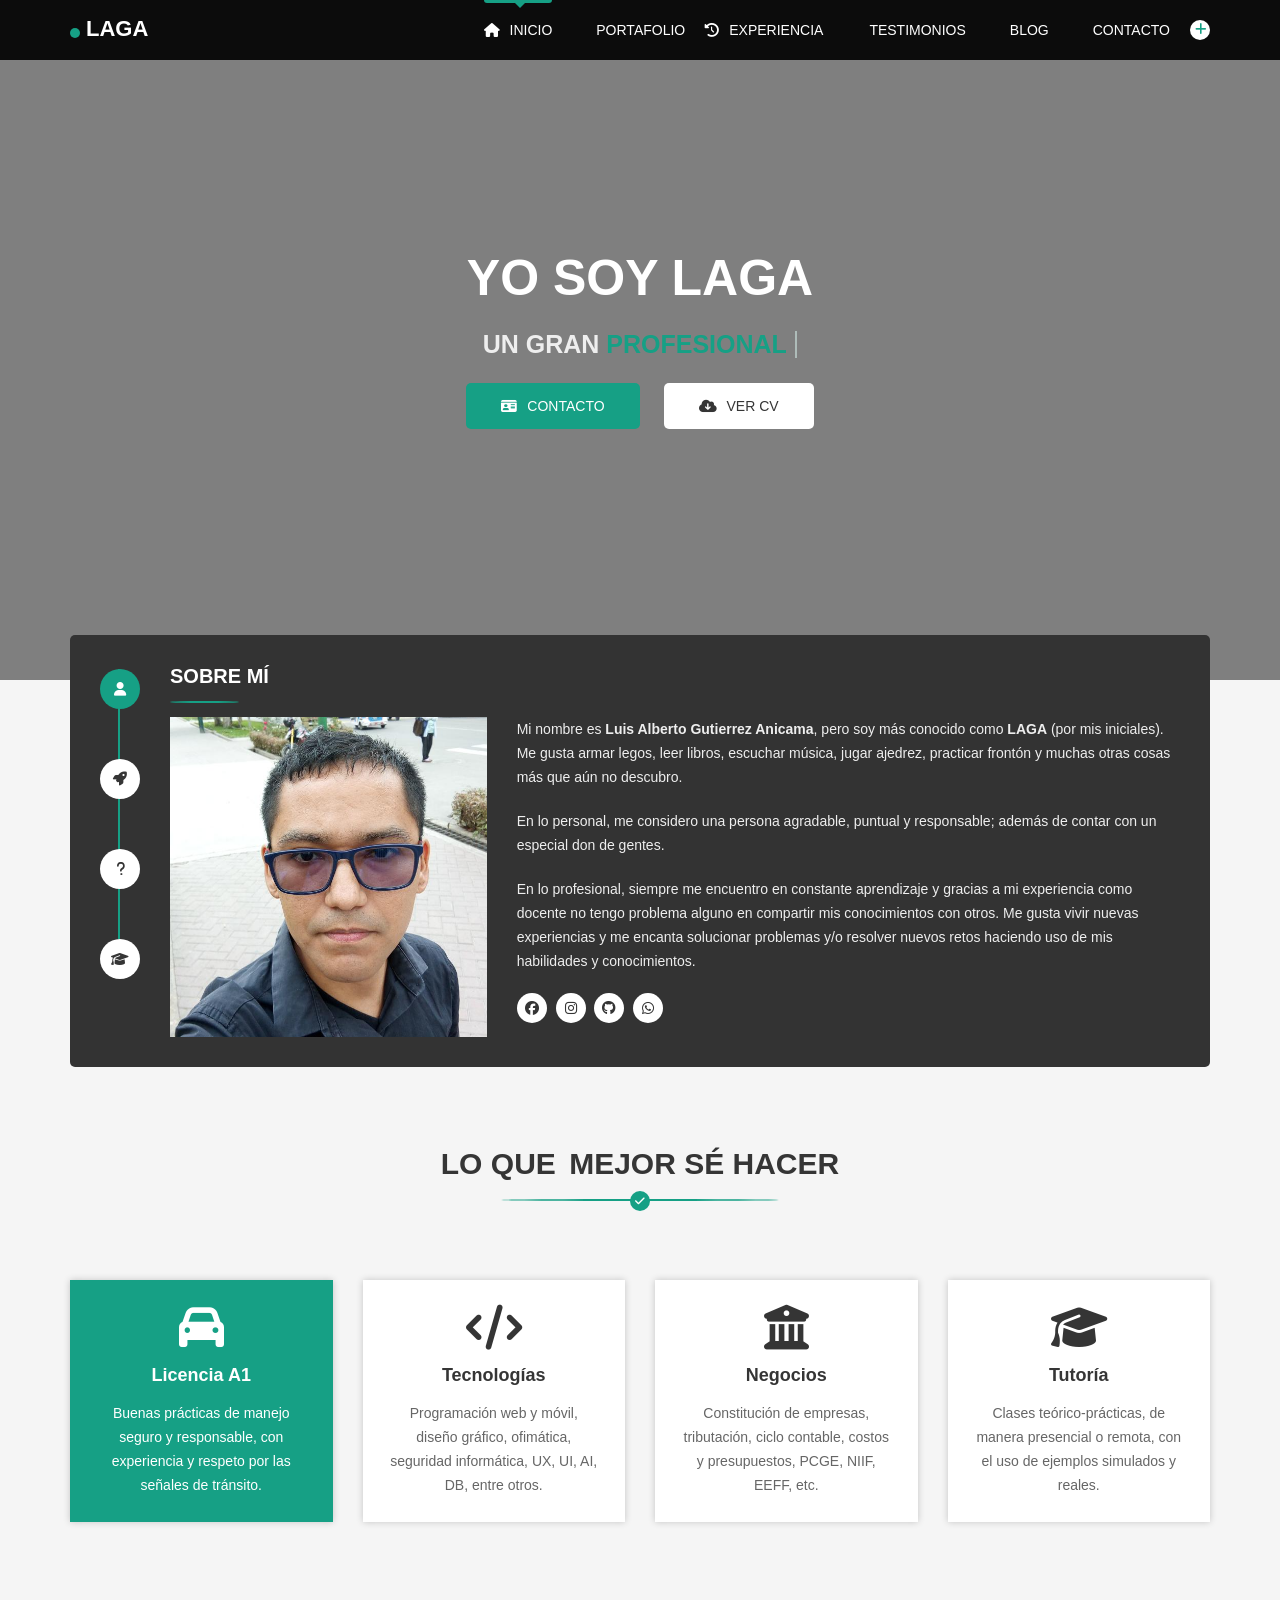
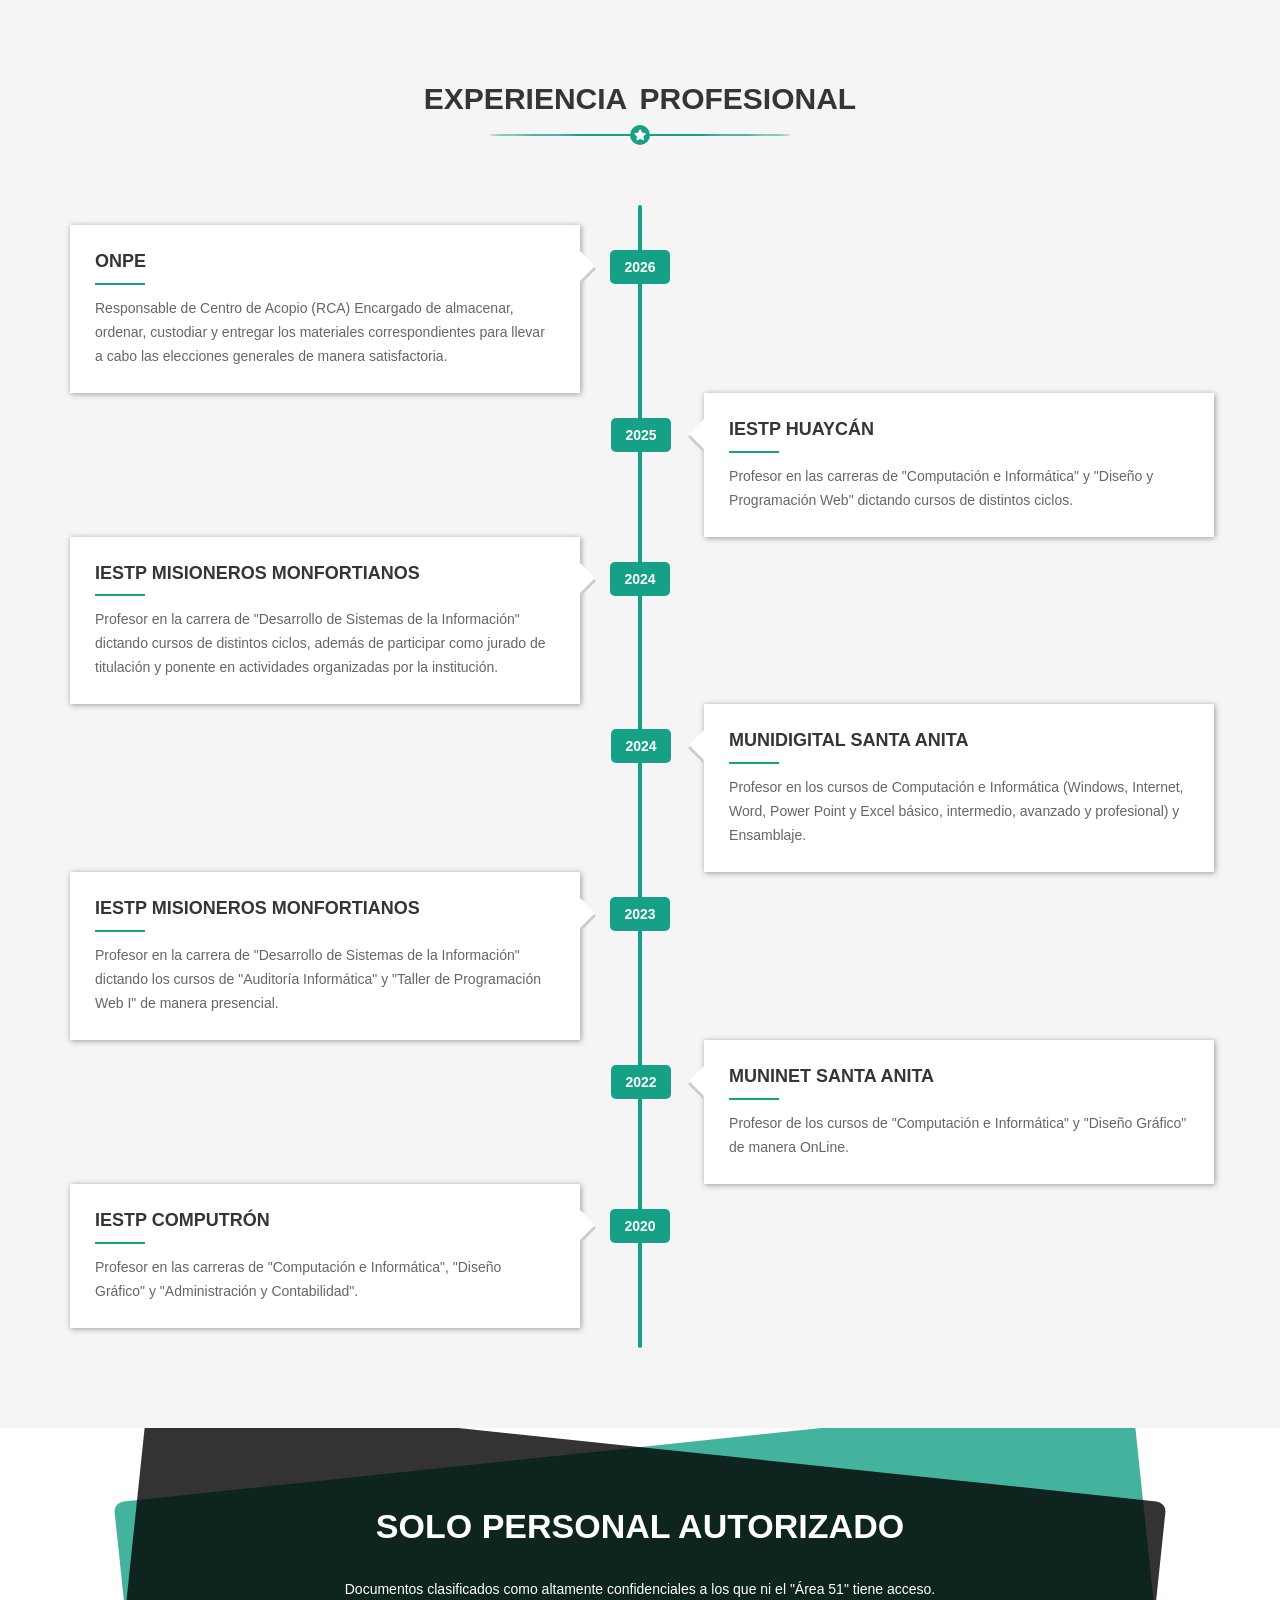
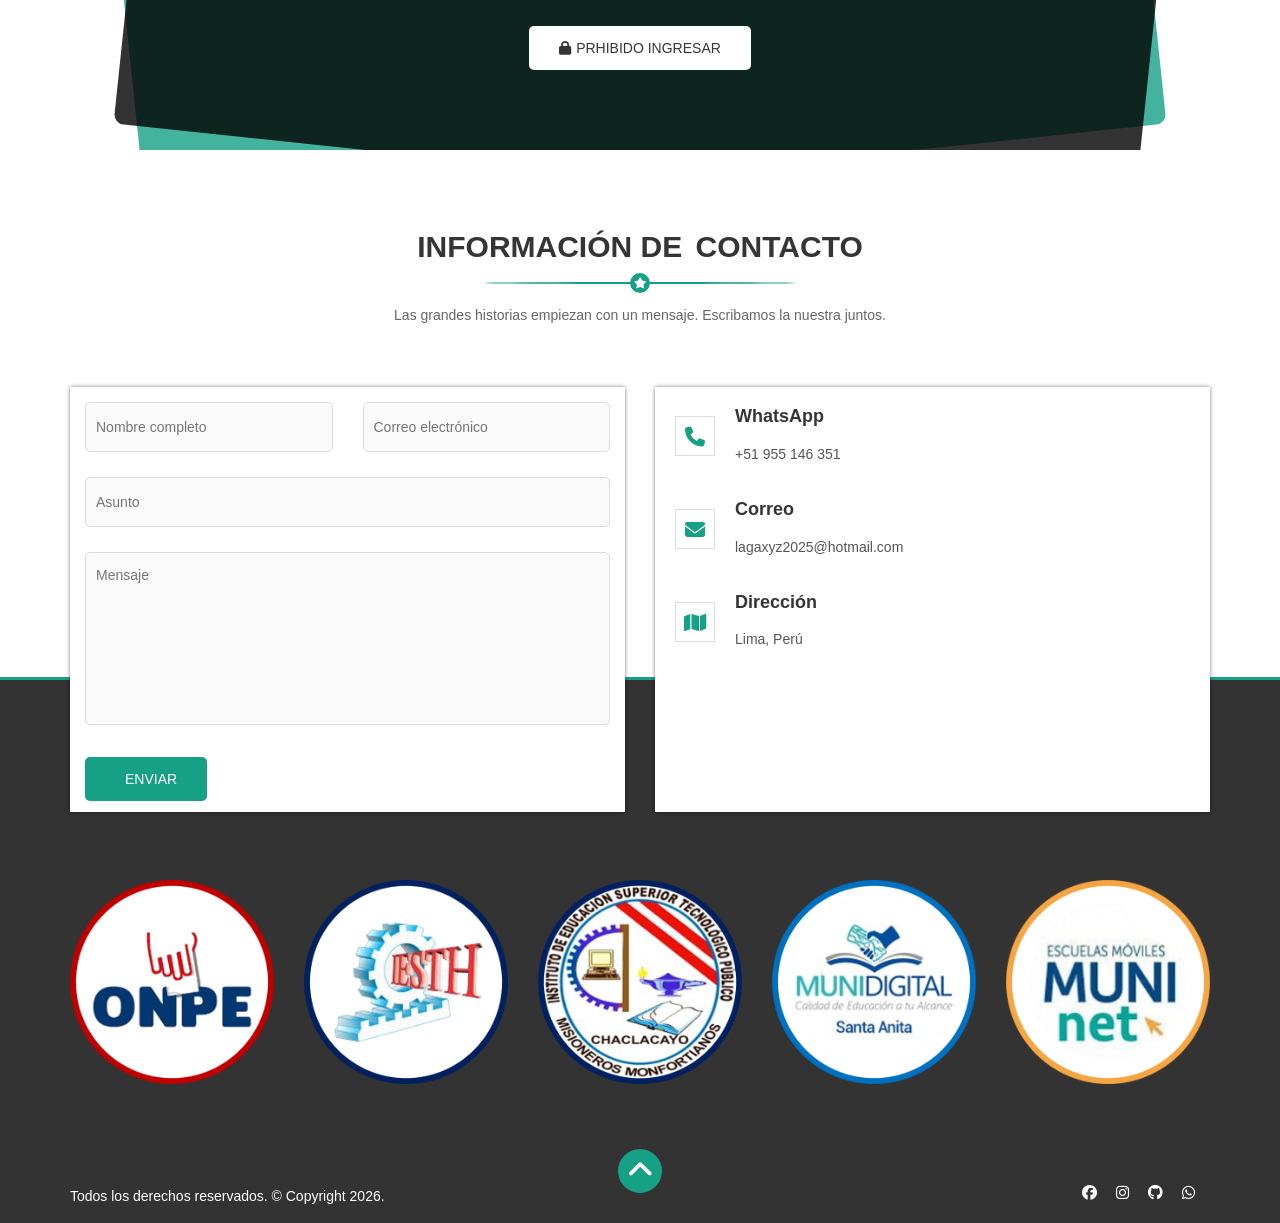
==== commit 53ea2e4a: "carpeta assets creada, reorganización de archivos y carpeta, sección CallToAction habilitado con bot" ====
--- a/index.html
+++ b/index.html
@@ -11,23 +11,23 @@
 		<link rel="icon" href="data:image/svg+xml,<svg xmlns='http://www.w3.org/2000/svg' viewBox='0 0 100 100'><text y='0.9em' font-size='90'>⏳</text></svg>">
 		<meta name="description" content="¡Hola! Soy Luis Alberto Gutierrez Anicama, más conocido como 'LAGA' por mis iniciales. Tengo habilidades informáticas, conocimientos contables y experiencia en la educación. Me gusta resolver mis problemas con código, incluso si termino creando otros nuevos en el proceso. Soy amante de la lectura y de los LEGOs. Ingresa sin miedo a mi pequeño espacio virtual y hagamos match.">
 
-		<link rel="stylesheet" href="./css/animate.min.css">
-		<!-- <link rel="stylesheet" href="./css/font-awesome.min.css"> -->
-		<link rel="stylesheet" href="./css/jquery.fancybox.min.css">
-		<link rel="stylesheet" href="./css/slicknav.min.css">
-		<link rel="stylesheet" href="./css/animate-text.css">
-		<link rel="stylesheet" href="./css/owl.theme.default.css">
-		<link rel="stylesheet" href="./css/owl.carousel.min.css">
-		<link rel="stylesheet" href="./css/bootstrap.min.css">
-		<link rel="stylesheet" href="./css/style.css">
-		<link rel="stylesheet" href="./css/reset.css">
-		<link rel="stylesheet" href="./css/responsive.css">
-		<link rel="stylesheet" href="./css/color.css">
-
-		<script src="./plugins/sweetalert.min.js"></script>
-		<link rel="stylesheet" type="text/css" href="./plugins/sweetalert.css">
-
-		<!-- <script src="./plugins/17782e36a1.js"></script> -->
+		<link rel="stylesheet" href="./assets/css/animate.min.css">
+		<!-- <link rel="stylesheet" href="./assets/css/font-awesome.min.css"> -->
+		<link rel="stylesheet" href="./assets/css/jquery.fancybox.min.css">
+		<link rel="stylesheet" href="./assets/css/slicknav.min.css">
+		<link rel="stylesheet" href="./assets/css/animate-text.css">
+		<link rel="stylesheet" href="./assets/css/owl.theme.default.css">
+		<link rel="stylesheet" href="./assets/css/owl.carousel.min.css">
+		<link rel="stylesheet" href="./assets/css/bootstrap.min.css">
+		<link rel="stylesheet" href="./assets/css/style.css">
+		<link rel="stylesheet" href="./assets/css/reset.css">
+		<link rel="stylesheet" href="./assets/css/responsive.css">
+		<link rel="stylesheet" href="./assets/css/color.css">
+
+		<script src="./assets/plugins/sweetalert.min.js"></script>
+		<link rel="stylesheet" type="text/css" href="./assets/plugins/sweetalert.css">
+
+		<!-- <script src="./assets/plugins/17782e36a1.js"></script> -->
 		<link href="https://fonts.googleapis.com/css?family=Open+Sans:400,600,700,800" rel="stylesheet">
 		<link rel="stylesheet" href="https://cdnjs.cloudflare.com/ajax/libs/font-awesome/6.5.1/css/all.min.css" integrity="sha512-..." crossorigin="anonymous" referrerpolicy="no-referrer" />
 	</head>
@@ -94,8 +94,8 @@
 											</span>
 										</h2>
 										<div class="button">
-											<!-- <a href="#contact" class="btn primary shine"><i class="fa fa-id-card"></i>Contacto</a> -->
-											<!-- <a href="./cv.html" class="btn shine"><i class="fa fa-cloud-download"></i>Hoja de vida</a> -->
+											<a href="#contact" class="btn primary shine"><i class="fa fa-id-card"></i>Contacto</a>
+											<a href="" class="btn shine"><i class="fa fa-cloud-download"></i>Ver CV</a>
 										</div>
 									</div>
 								</div>
@@ -126,7 +126,7 @@
 										<div class="row">
 											<div class="col-md-4 col-sm-4 col-xs-12">
 												<div class="single-image">
-													<img src="./images/personal-photo.png" alt="Foto de perfil">
+													<img src="./assets/images/personal-photo.png" alt="Foto de perfil">
 												</div>
 											</div>
 											<div class="col-md-8 col-sm-12 col-xs-12">
@@ -327,6 +327,14 @@
 
 
 
+
+
+
+
+
+
+
+
 		<!-- Start portfolio -->
 		 <!-- 
 		<section id="portfolio" class="section">
@@ -601,42 +609,6 @@
 									</div>
 								</div>
 
-								<!-- IESTP Amauta (2018)
-								<div class="single-main wow fadeInLeft" data-wow-delay="0.4s">
-									<div class="single-timeline">
-										<div class="single-content">
-											<div class="date"><p>20<span>18</span></p></div>
-											<h2>IESTP Amauta</h2>
-											<p>Profesor en los cursos de Computación e Informática, Diseño Gráfico y Ensamblaje.</p>
-										</div>
-									</div>
-								</div>
-								-->
-
-								<!-- CETPRO IGV (2017)
-								<div class="single-main wow fadeInRight" data-wow-delay="0.6s">
-									<div class="single-timeline">
-										<div class="single-content">
-											<div class="date"><p>20<span>17</span></p></div>
-											<h2>CETPRO IGV</h2>
-											<p>Profesor en los cursos de Windows, Word, Power Point, Excel (básico, intermedio y avanzado), Photoshop, Corel Draw y Ensamblaje.<p>
-										</div>
-									</div>
-								</div>
-								-->
-
-								<!-- CETPRO Huaycán (2016)
-								<div class="single-main wow fadeInLeft" data-wow-delay="0.6s">
-									<div class="single-timeline">
-										<div class="single-content">
-											<div class="date"><p>20<span>16</span></p></div>
-											<h2>CETPRO Huaycán</h2>
-											<p>Encargado del diagnóstico y mantenimiento de las computadoras; además de la elaboración de documentos administrativos, el registro de la BD y la administración de las redes sociales de la institución.<p>
-										</div>
-									</div>
-								</div>
-								-->
-
 							</div>
 						</div>
 					</div>
@@ -1058,30 +1030,25 @@
 
 
 
-
 		<!-- Start Call To Action -->
-		 <!--
 		<section id="call-action" class="section wow fadeInUp">
 			<div class="container">
 				<div class="row">
 					<div class="col-md-12">
 						<div class="call-action-main">
-							<h2>Want me for your next project</h2>
-							<p>If you have a project that you want to get started, think you need my help with something or just fancy saying hey, then get in touch.</p>
+							<h2>Solo personal autorizado</h2>
+							<p>Documentos clasificados como altamente confidenciales a los que ni el "Área 51" tiene acceso.</p>
 							<div class="button">
-								<a href="#contact" class="btn"><i class="fa fa-address-book"></i>Contact ME Now</a>
+								<a href="https://utpedupe-my.sharepoint.com/:f:/g/personal/u21307629_utp_edu_pe/IgBvJQ_7a5hCQJUArN2B3jdKAZmds9y4jJsGUULbRbY3IZ0?e=xGgVq4" target="_blank" class="btn">
+									<i class="fa fa-lock"></i>Prhibido Ingresar
+								</a>
 							</div>
 						</div>
 					</div>
 				</div>
 			</div>
 		</section>
-		-->
 		<!-- End Call To Action -->
-
-
-
-
 
 		<!-- Start Contact -->
 		<section id="contact" class="section">
@@ -1167,31 +1134,31 @@
 					<div class="col-md-12 col-sm-12 col-xs-12">
 						<div class="clients-slider">
 							<div class="single-clients">
-								<img src="./images/logos/ONPE.png" alt="Logo ONPE">
+								<img src="./assets/images/logos/ONPE.png" alt="Logo ONPE">
 							</div>
 							<div class="single-clients">
-								<img src="./images/logos/IESTPH.png" alt="Logo IESTP Huaycán">
+								<img src="./assets/images/logos/IESTPH.png" alt="Logo IESTP Huaycán">
 							</div>
 							<div class="single-clients">
-								<img src="./images/logos/IESTPMM.png" alt="Logo IESTP Misioneros Monfortianos">
+								<img src="./assets/images/logos/IESTPMM.png" alt="Logo IESTP Misioneros Monfortianos">
 							</div>
 							<div class="single-clients">
-								<img src="./images/logos/MuniDigital.png" alt="Logo MuniDigital">
+								<img src="./assets/images/logos/MuniDigital.png" alt="Logo MuniDigital">
 							</div>
 							<div class="single-clients">
-								<img src="./images/logos/MuniNet.png" alt="Logo Escuelas Móviles MuniNet">
+								<img src="./assets/images/logos/MuniNet.png" alt="Logo Escuelas Móviles MuniNet">
 							</div>
 							<div class="single-clients">
-								<img src="./images/logos/Computron.png" alt="Logo Instituto Computron">
+								<img src="./assets/images/logos/Computron.png" alt="Logo Instituto Computron">
 							</div>
 							<div class="single-clients">
-								<img src="./images/logos/Amauta.png" alt="Logo Instituto Amauta">
+								<img src="./assets/images/logos/Amauta.png" alt="Logo Instituto Amauta">
 							</div>
 							<div class="single-clients active">
-								<img src="./images/logos/CETPROIGV.png" alt="Logo CETPRO IGV">
+								<img src="./assets/images/logos/CETPROIGV.png" alt="Logo CETPRO IGV">
 							</div>
 							<div class="single-clients">
-								<img src="./images/logos/CETPROH.png" alt="Logo CETPRO Huaycán">
+								<img src="./assets/images/logos/CETPROH.png" alt="Logo CETPRO Huaycán">
 							</div>
 						</div>
 					</div>
@@ -1229,24 +1196,24 @@
 		<!-- JS SECTION -->
 		<script data-cfasync="false" src="cdn-cgi/scripts/5c5dd728/cloudflare-static/email-decode.min.js"></script>
 
-		<script type="text/javascript" src="./js/jquery.min.js"></script>
-		<script type="text/javascript" src="./js/colors.js"></script>
-		<script type="text/javascript" src="./js/modernizr.min.js"></script>
-		<script type="text/javascript" src="./js/wow.min.js"></script>
-		<script type="text/javascript" src="./js/jquery.fancybox.min.js"></script>
-		<script type="text/javascript" src="./js/animate-text.js"></script>
-		<script type="text/javascript" src="./js/jquery.slicknav.min.js"></script>
-		<script type="text/javascript" src="./js/jquery.stellar.min.js"></script>
-		<script type="text/javascript" src="./js/easing.js"></script>
-		<script type="text/javascript" src="./js/jquery.nav.js"></script>
-		<script type="text/javascript" src="./js/owl.carousel.min.js"></script>
-		<script type="text/javascript" src="./js/ytplayer.min.js"></script>
-		<script type="text/javascript" src="./js/particles.min.js"></script>
-		<script type="text/javascript" src="./js/waypoints.min.js"></script>
-		<script type="text/javascript" src="./js/jquery.counterup.min.js"></script>
-		<script type="text/javascript" src="./js/isotope.pkgd.min.js"></script>
-		<script type="text/javascript" src="./js/bootstrap.min.js"></script>
-		<script type="text/javascript" src="./js/main.js"></script>
+		<script type="text/javascript" src="./assets/js/jquery.min.js"></script>
+		<script type="text/javascript" src="./assets/js/colors.js"></script>
+		<script type="text/javascript" src="./assets/js/modernizr.min.js"></script>
+		<script type="text/javascript" src="./assets/js/wow.min.js"></script>
+		<script type="text/javascript" src="./assets/js/jquery.fancybox.min.js"></script>
+		<script type="text/javascript" src="./assets/js/animate-text.js"></script>
+		<script type="text/javascript" src="./assets/js/jquery.slicknav.min.js"></script>
+		<script type="text/javascript" src="./assets/js/jquery.stellar.min.js"></script>
+		<script type="text/javascript" src="./assets/js/easing.js"></script>
+		<script type="text/javascript" src="./assets/js/jquery.nav.js"></script>
+		<script type="text/javascript" src="./assets/js/owl.carousel.min.js"></script>
+		<script type="text/javascript" src="./assets/js/ytplayer.min.js"></script>
+		<script type="text/javascript" src="./assets/js/particles.min.js"></script>
+		<script type="text/javascript" src="./assets/js/waypoints.min.js"></script>
+		<script type="text/javascript" src="./assets/js/jquery.counterup.min.js"></script>
+		<script type="text/javascript" src="./assets/js/isotope.pkgd.min.js"></script>
+		<script type="text/javascript" src="./assets/js/bootstrap.min.js"></script>
+		<script type="text/javascript" src="./assets/js/main.js"></script>
 
 		<script type="text/javascript">
 
--- a/assets/css/style.css
+++ b/assets/css/style.css
@@ -0,0 +1,3191 @@
+/*=======================================
+[Table of contents]
+* Reset CSS
+* Header CSS
+	+ Logo
+	+ Main menu
+	+ Social
+	+ Header Extra
+* Personal CSS
+	+ Personal Animate
+	+ Personal Particle
+	+ Personal Slider
+	+ Personal Video Background
+* About Me CSS
+* Service CSS
+* portfolio CSS
+	+ Portfolio Latest
+	+ Portfolio Archive
+	+ Portfolio Single
+* CountDown CSS
+* Timeline CSS
+* Pricing Table CSS
+* Testimonials CSS
+* Blog CSS
+	+ Blog Latest
+	+ Blog Archive
+	+ Blog Sidebar
+	+ Blog Single
+* Call To Action CSS
+* Contact CSS
+* Clients CSS
+* Mail CSS
+* Footer Top CSS
+* Footer CSS
+=========================================*/
+
+/*=======================
+	Header CSS
+=========================*/
+#header {
+	top: 0;
+	width: 100%;
+	z-index: 99;
+	position: fixed;
+	-webkit-transition: all 0.3s ease;
+	-moz-transition: all 0.3s ease;
+	transition: all 0.3s ease;
+	background: rgba(0, 0, 0, 0.9);
+}
+
+/* Logo */
+#header .logo {
+	padding-top: 17px;
+}
+
+#header .logo a {
+	color: #fff;
+	text-transform: capitalize;
+	font-size: 22px;
+	font-weight: 600;
+	position: relative;
+	padding-left: 16px;
+}
+
+#header .logo a::before {
+	position: absolute;
+	left: 0;
+	top: 12px;
+	width: 10px;
+	height: 10px;
+	content: "";
+	border-radius: 100%;
+}
+
+/* Main Menu */
+#header .nav-area {
+	position: relative;
+}
+
+#header .mainmenu {
+	float: left;
+	width: 100%;
+}
+
+#header .nav {
+	float: right;
+	margin-right: 30px;
+}
+
+#header .nav li {
+	position: relative;
+}
+
+#header .nav li a {
+	color: #fff;
+	text-transform: uppercase;
+	font-size: 14px;
+	font-weight: 400;
+	padding: 20px 10px;
+	position: relative;
+	display: block;
+	background: transparent;
+}
+
+#header .nav li a::before {
+	position: absolute;
+	top: 0;
+	left: 50%;
+	right: 50%;
+
+	border-radius: 0 0 10px 10px;
+	content: "";
+	height: 3px;
+	-webkit-transition: all 0.3s ease;
+	-moz-transition: all 0.3s ease;
+	transition: all 0.3s ease;
+}
+
+#header .nav li.active a::before,
+#header .nav li:hover a::before {
+	left: 10px;
+	right: 10px;
+}
+
+#header .nav li a::after {
+	position: absolute;
+	top: 3px;
+	left: 50%;
+	right: 50%;
+	content: "";
+	border-bottom: 5px solid transparent;
+	border-left: 5px solid transparent;
+	border-right: 5px solid transparent;
+	border-top: 5px solid;
+	margin-left: -2.5px;
+	-webkit-transition: all 0.3s ease;
+	-moz-transition: all 0.3s ease;
+	transition: all 0.3s ease;
+	opacity: 0;
+	visibility: hidden;
+}
+
+#header .nav li:hover a::after,
+#header .nav li.active a::after {
+	opacity: 1;
+	visibility: visible;
+}
+
+#header .nav li a i {
+	margin-right: 10px;
+	opacity: 0;
+	visibility: hidden;
+	position: relative;
+	-webkit-transition: all 0.3s ease;
+	-moz-transition: all 0.3s ease;
+	transition: all 0.3s ease;
+}
+
+#header .nav li.active a i,
+#header .nav li:hover a i {
+	opacity: 1;
+	visibility: visible;
+	color: #fff;
+}
+
+#header .nav li ul {
+	position: absolute;
+	left: 0;
+	width: 220px;
+	background: #fff;
+	top: 100%;
+	border-radius: 0;
+	opacity: 1;
+	visibility: visible;
+	z-index: 333;
+	box-shadow: 0px 1px 4px #fff;
+	opacity: 0;
+	visibility: hidden;
+	-webkit-transform: translateY(50px);
+	-moz-transform: translateY(50px);
+	transform: translateY(50px);
+	-webkit-transition: all 0.4s ease;
+	-moz-transition: all 0.4s ease;
+	transition: all 0.4s ease;
+}
+
+#header .nav li:hover ul {
+	opacity: 1;
+	visibility: visible;
+	-webkit-transform: translateY(0px);
+	-moz-transform: translateY(0px);
+	transform: translateY(0px);
+}
+
+#header .nav li ul li {
+	margin-right: 0px;
+}
+
+#header .nav li ul li a {
+	color: #353535;
+	padding: 12px 10px;
+	text-transform: capitalize;
+}
+
+#header .nav li ul li a:before,
+#header .nav li ul li a:after {
+	display: none;
+}
+
+#header .nav li.active ul i,
+#header .nav li:hover ul i {
+	color: #353535;
+}
+
+/* Header Social */
+#header .social-icon {
+	position: absolute;
+	right: 0;
+	top: 20px;
+}
+
+#header .social-icon li a {
+	background: #fff;
+	width: 20px;
+	display: block;
+	height: 20px;
+	line-height: 20px;
+	text-align: center;
+	border-radius: 100%;
+	font-size: 13px;
+}
+
+#header .social {
+	position: absolute;
+	right: 0;
+	padding: 5px 20px;
+	border-radius: 3px;
+	opacity: 0;
+	visibility: hidden;
+	transform: translateY(100%);
+	-webkit-transition: all 0.3s ease;
+	-moz-transition: all 0.3s ease;
+	transition: all 0.3s ease;
+	overflow: hidden;
+	top: 100%;
+}
+
+#header .social.active {
+	transform: translateY(0%);
+	opacity: 1;
+	visibility: visible;
+	-webkit-transition-timing-function: cubic-bezier(0.52, 1.64, 0.37, 0.66);
+	transition-timing-function: cubic-bezier(0.52, 1.64, 0.37, 0.66);
+}
+
+#header .social li {
+	display: inline-block;
+	margin-right: 15px;
+}
+
+#header .social li:last-child {
+	margin: 0;
+}
+
+#header .social li a {
+	color: #fff;
+}
+
+#header .social li a:hover i {
+	opacity: 0;
+	-webkit-transition-duration: 0.3s;
+	transition-duration: 0.3s;
+	-webkit-animation-name: hvr-icon-drop;
+	animation-name: hvr-icon-drop;
+	-webkit-animation-duration: 0.5s;
+	animation-duration: 0.5s;
+	-webkit-animation-delay: 0.3s;
+	animation-delay: 0.3s;
+	-webkit-animation-fill-mode: forwards;
+	animation-fill-mode: forwards;
+	-webkit-animation-timing-function: ease-in-out;
+	animation-timing-function: ease-in-out;
+	-webkit-animation-timing-function: cubic-bezier(0.52, 1.64, 0.37, 0.66);
+	animation-timing-function: cubic-bezier(0.52, 1.64, 0.37, 0.66);
+}
+
+/* Header Extra */
+#header.sticky {
+	background: #fff;
+	-webkit-box-shadow: 0px 0px 4px rgba(0, 0, 0, 0.30);
+	-moz-box-shadow: 0px 0px 4px rgba(0, 0, 0, 0.30);
+	box-shadow: 0px 0px 4px rgba(0, 0, 0, 0.30);
+}
+
+#header.sticky .nav li a,
+#header.sticky .logo a {
+	color: #353535;
+}
+
+#header.sticky .nav li ul {
+	-webkit-box-shadow: 0px 0px 3px rgba(0, 0, 0, 0.50);
+	-moz-box-shadow: 0px 0px 3px rgba(0, 0, 0, 0.50);
+	box-shadow: 0px 0px 3px rgba(0, 0, 0, 0.50);
+}
+
+#header.sidenav {
+	position: fixed;
+	left: 0px;
+	max-width: 200px;
+	height: 100%;
+	padding: 40px 10px;
+	-webkit-transition: all 0.3s ease;
+	-moz-transition: all 0.3s ease;
+	transition: all 0.3s ease;
+	background: #fff;
+	-webkit-box-shadow: 0px 0px 4px rgba(0, 0, 0, 0.30);
+	-moz-box-shadow: 0px 0px 4px rgba(0, 0, 0, 0.30);
+	box-shadow: 0px 0px 4px rgba(0, 0, 0, 0.30);
+	background: #353535;
+}
+
+#header.sidenav {
+	transform: translateX(-100%);
+	-webkit-transition-timing-function: cubic-bezier(0.52, 1.64, 0.37, 0.66);
+	transition-timing-function: cubic-bezier(0.52, 1.64, 0.37, 0.66);
+}
+
+#header.sidenav.active {
+	transform: translateX(0%);
+	-webkit-transition-timing-function: cubic-bezier(0.52, 1.64, 0.37, 0.66);
+	transition-timing-function: cubic-bezier(0.52, 1.64, 0.37, 0.66);
+}
+
+#header.sidenav .container {
+	width: 100%;
+	margin: 0;
+	padding: 0;
+}
+
+#header.sidenav .nav li a,
+#header.sidenav .logo a {
+	color: #fff;
+}
+
+#header.sidenav .logo {
+	margin-bottom: 25px;
+	padding: 0;
+}
+
+#header.sidenav .nav {
+	float: none;
+}
+
+#header.sidenav .nav li {
+	float: none;
+	margin: 0 0 30px;
+}
+
+#header.sidenav .nav li:last-child {
+	margin: 0;
+}
+
+#header.sidenav .nav li a {
+	padding: 0px;
+}
+
+#header.sidenav .nav li a::before,
+#header.sidenav .nav li a::after {
+	display: none;
+}
+
+#header.sidenav .nav li a i {
+	opacity: 1;
+	visibility: visible;
+}
+
+#header.sidenav .nav li:hover a i,
+#header.sidenav .nav li.active a i {
+	opacity: 1;
+	visibility: visible;
+}
+
+#header.sidenav .social {
+	position: relative;
+	opacity: 1;
+	visibility: visible;
+	transform: none;
+	margin-top: 25px;
+}
+
+#header .side-icon {
+	position: absolute;
+	top: 0;
+	right: -25px;
+	-webkit-transition: all 0.3s ease;
+	-moz-transition: all 0.3s ease;
+	transition: all 0.3s ease;
+}
+
+#header.active .side-icon {
+	right: -7px;
+}
+
+#header .side-icon a {
+	color: #fff;
+	width: 25px;
+	display: block;
+	height: 25px;
+	line-height: 25px;
+	text-align: center;
+	border-radius: 100%;
+	font-size: 14px;
+}
+
+#header.active .side-icon a i:before {
+	content: "\f00d";
+}
+
+#header.normal {
+	position: relative;
+	background: #fff;
+}
+
+#header.normal .nav li a,
+#header.normal .logo a {
+	color: #353535;
+}
+
+/*=======================
+	End Header
+=========================*/
+
+/*=======================
+	Personal CSS
+=========================*/
+#personal-area {
+	/* background-image: url('../images/personal-bg.jpg'); */
+	/* ! Poner un banner (a medida de la plantilla) de mi yo actual */
+	background-size: cover;
+	background-repeat: no-repeat;
+	height: 680px;
+	position: relative;
+	background-position: center;
+}
+
+#personal-area .personal-single {
+	position: relative;
+	z-index: 3;
+}
+
+#personal-area .personal-single::before {
+	position: absolute;
+	left: 0;
+	top: 0;
+	width: 100%;
+	height: 100%;
+	background: url('../images/banner-pattern.png');
+	opacity: 0.5;
+	content: "";
+	z-index: -1;
+}
+
+#personal-area .personal-single::after {
+	position: absolute;
+	left: 0;
+	top: 0;
+	width: 100%;
+	height: 100%;
+	background: #000;
+	opacity: 0.5;
+	content: "";
+	z-index: -2;
+}
+
+#personal-area .personal-text {
+	display: -webkit-box;
+	display: -ms-flexbox;
+	display: flex;
+	-webkit-box-orient: vertical;
+	-webkit-box-direction: normal;
+	-ms-flex-direction: column;
+	flex-direction: column;
+	-webkit-box-pack: center;
+	-ms-flex-pack: center;
+	justify-content: center;
+	width: 100%;
+	height: 680px;
+	text-align: center;
+}
+
+/* Personal Animate Text */
+#personal-area .personal-text h1 {
+	color: #fff;
+	font-size: 50px;
+	text-transform: uppercase;
+	font-weight: 800;
+	margin-bottom: 25px;
+}
+
+#personal-area .personal-text h2 {
+	font-size: 25px;
+	text-transform: uppercase;
+	color: #eee;
+	margin-bottom: 25px;
+}
+
+#personal-area .personal-text h2 span {
+	display: inline-block;
+	padding: 0;
+}
+
+#personal-area .personal-text h2 b {
+	font-weight: 700;
+}
+
+#personal-area .my-info p {
+	color: #fff;
+	font-size: 15px;
+}
+
+#personal-area .personal-text .btn {
+	background: #fff;
+	color: #353535;
+	margin-right: 20px;
+	padding: 13px 35px;
+	overflow: hidden;
+}
+
+#personal-area .personal-text .btn:hover {
+	color: #fff;
+}
+
+#personal-area .personal-text .btn.primary {
+	color: #fff;
+}
+
+#personal-area .personal-text .btn i {
+	margin-right: 10px;
+}
+
+#personal-area .personal-text .btn:hover i {
+	opacity: 0;
+	-webkit-transition-duration: 0.3s;
+	transition-duration: 0.3s;
+	-webkit-animation-name: hvr-icon-drop;
+	animation-name: hvr-icon-drop;
+	-webkit-animation-duration: 0.5s;
+	animation-duration: 0.5s;
+	-webkit-animation-delay: 0.3s;
+	animation-delay: 0.3s;
+	-webkit-animation-fill-mode: forwards;
+	animation-fill-mode: forwards;
+	-webkit-animation-timing-function: ease-in-out;
+	animation-timing-function: ease-in-out;
+	-webkit-animation-timing-function: cubic-bezier(0.52, 1.64, 0.37, 0.66);
+	animation-timing-function: cubic-bezier(0.52, 1.64, 0.37, 0.66);
+}
+
+#personal-area .personal-text .btn:last-child {
+	margin: 0;
+}
+
+/* Personal Particle */
+#personal-area.particle {
+	background-image: url('../images/personal/particle-bg.jpg');
+	z-index: 100;
+	width: 100%;
+	height: 100%;
+}
+
+#personal-area.particle:before {
+	position: absolute;
+	left: 0;
+	top: 0;
+	width: 100%;
+	height: 100%;
+	background: url('../images/banner-pattern.png');
+	opacity: 0.5;
+	content: "";
+	z-index: -1;
+}
+
+#personal-area.particle:after {
+	position: absolute;
+	left: 0;
+	top: 0;
+	width: 100%;
+	height: 100%;
+	background: #000;
+	opacity: 0.6;
+	content: "";
+	z-index: -2;
+}
+
+#personal-area #particles-js {
+	position: absolute;
+	width: 100%;
+	height: 100%;
+	z-index: 6;
+}
+
+#personal-area.particle .personal-single {
+	z-index: 99;
+}
+
+#personal-area.particle .personal-single:before,
+#personal-area.particle .personal-single:after {
+	display: none;
+}
+
+#personal-area.particle .personal-text {
+	border-radius: 5px;
+	flex-direction: initial;
+	height: auto;
+	padding: 0 100px;
+	text-align: center;
+}
+
+#personal-area.particle .my-info {
+	z-index: 12;
+	display: inline-block;
+}
+
+#personal-area.particle .personal-text h1 {
+	margin-bottom: 25px;
+}
+
+#personal-area.particle .button {
+	margin-top: 25px;
+}
+
+#personal-area.particle .arrow a {
+	border-radius: 100%;
+	width: 45px;
+	height: 45px;
+	line-height: 45px;
+	display: block;
+	position: absolute;
+	bottom: 40px;
+	left: 50%;
+	margin-left: -25px;
+	z-index: 99;
+	color: #fff;
+	font-size: 26px;
+	overflow: hidden;
+	text-align: center;
+}
+
+#personal-area.particle .arrow a:hover {
+	-webkit-box-shadow: 0px 0px 8px #fff;
+	-moz-box-shadow: 0px 0px 8px #fff;
+	box-shadow: 0px 0px 8px #fff;
+}
+
+#personal-area.particle .arrow a i {
+	-webkit-animation: scroll 1.5s infinite ease;
+	-moz-animation: scroll 1.5s infinite ease;
+	-o-animation: scroll 1.5s infinite ease;
+	animation: scroll 1.5s infinite ease;
+
+}
+
+/* Personal Slider */
+#personal-area.slider .personal-text {
+	text-align: left;
+	padding: 0 350px 0 0;
+}
+
+#personal-area.slider .personal-text.center {
+	text-align: center;
+	padding: 0 150px 0 150px;
+}
+
+#personal-area.slider .personal-text.right {
+	text-align: right;
+	padding: 0 0 0 350px;
+}
+
+#personal-area.slider .personal-text h1 {
+	margin-bottom: 10px;
+}
+
+#personal-area.slider .button {
+	margin-top: 25px;
+}
+
+#personal-area.slider .personal-single {
+	background-size: cover;
+	background-repeat: no-repeat;
+	background-position: center;
+}
+
+#personal-area.slider .owl-dots {
+	position: absolute;
+	margin-top: -10px;
+	left: 50%;
+	margin-left: -40px;
+	bottom: 30px;
+}
+
+#personal-area.slider .owl-dot {
+	display: inline-block;
+}
+
+#personal-area.slider .owl-dot span {
+	width: 12px;
+	height: 12px;
+	background: #fff;
+	-webkit-transition: all 0.3s ease;
+	-moz-transition: all 0.3s ease;
+	transition: all 0.3s ease;
+}
+
+#personal-area.slider .owl-dot.active span {
+	width: 15px;
+	height: 15px;
+	top: 1px;
+	position: relative;
+}
+
+/* Slider Animation */
+#personal-area.slider .owl-item.active .personal-text h1 {
+	animation: fadeInDown 1s both 1.2s;
+}
+
+#personal-area.slider .owl-item.active .personal-text h2 {
+	animation: fadeInUp 1s both 1.5s;
+}
+
+#personal-area.slider .owl-item.active .personal-text p {
+	animation: fadeInUp 1s both 1.6s;
+}
+
+#personal-area.slider .owl-item.active .personal-text .btn {
+	animation: fadeInUp 1s both 1.8s;
+}
+
+/* Personal Video Background */
+#personal-area.video_player {
+	background: transparent;
+}
+
+#personal-area.video_player .personal-single::before {
+	opacity: 0.3;
+}
+
+/*=======================
+	End Personal
+=========================*/
+
+/*=======================
+	About Me CSS
+=========================*/
+#about-me {
+	padding: 0;
+	z-index: 44;
+	background: #f5f5f5;
+}
+
+#about-me.default {
+	background: #fff;
+	padding: 80px 0;
+}
+
+#about-me.default .tabs-main {
+	top: 0px;
+	margin-bottom: 0px;
+	margin-top: 20px;
+}
+
+#about-me .tabs-main {
+	position: relative;
+	z-index: 3;
+	border-radius: 10px;
+	margin-top: -45px;
+}
+
+#about-me .tabs-main .nav-tabs {
+	position: absolute;
+	top: 34px;
+	left: 30px;
+}
+
+#about-me .tabs-main .nav-tabs li {
+	float: none;
+	margin: 0;
+	padding-bottom: 50px;
+	position: relative;
+}
+
+#about-me .tabs-main li .tooltips {
+	position: absolute;
+	width: 78px;
+	top: -30px;
+	color: #fff;
+	text-align: center;
+	-webkit-transition: all 0.3s ease;
+	-moz-transition: all 0.3s ease;
+	transition: all 0.3s ease;
+	font-size: 12px;
+	text-transform: uppercase;
+	left: -16px;
+	opacity: 0;
+	visibility: hidden;
+	border-radius: 5px;
+}
+
+#about-me .tabs-main li:hover .tooltips {
+	opacity: 1;
+	visibility: visible;
+}
+
+#about-me .tabs-main .nav-tabs li::before {
+	position: absolute;
+	left: 18px;
+	bottom: 0;
+	width: 2px;
+	height: 100%;
+	content: "";
+	top: 0;
+}
+
+#about-me .tabs-main .nav-tabs li:last-child:before {
+	display: none;
+}
+
+#about-me .tabs-main .nav-tabs li a {
+	border: 0px;
+	border-radius: 100%;
+	margin: 0;
+	width: 40px;
+	background: #fff;
+	color: #353535;
+	height: 40px;
+	line-height: 40px;
+	text-align: center;
+	padding: 0;
+}
+
+#about-me .tabs-main .nav-tabs li.active a,
+#about-me .tabs-main .nav-tabs li:hover a {
+	color: #fff;
+}
+
+#about-me .tab-content {
+	background: #333;
+	padding: 30px 30px 30px 100px;
+	border-radius: 5px;
+	min-height: 375px;
+}
+
+#about-me .tab-pane {
+	transition: all 0.4s ease;
+	width: 100%;
+}
+
+#about-me .tab-title {
+	position: relative;
+	display: inline-block;
+	padding-bottom: 15px;
+	margin-bottom: 15px;
+	font-size: 20px;
+	text-transform: uppercase;
+	color: #fff;
+}
+
+#about-me .tab-title:before {
+	position: absolute;
+	bottom: -1px;
+	content: "";
+	left: 0%;
+	width: 70%;
+	height: 2px;
+	border-radius: 100%;
+}
+
+#about-me .single-image {
+	position: relative;
+	overflow: hidden;
+}
+
+#about-me .single-image:before {
+	position: absolute;
+	top: 50%;
+	left: 50%;
+	z-index: 1;
+	display: block;
+	content: '';
+	width: 0;
+	height: 0;
+	background: rgba(255, 255, 255, .2);
+	border-radius: 100%;
+	-webkit-transform: translate(-50%, -50%);
+	transform: translate(-50%, -50%);
+	opacity: 0;
+}
+
+#about-me .single-image:hover:before {
+	-webkit-animation: circle .75s;
+	animation: circle .75s;
+}
+
+#about-me .single-image {
+	position: relative;
+}
+
+#about-me .social {
+	width: 100%;
+	text-align: left;
+	margin-top: 20px;
+}
+
+#about-me .social ul li {
+	display: inline-block;
+	margin-right: 5px;
+}
+
+#about-me .social ul li a {
+	width: 30px;
+	height: 30px;
+	line-height: 30px;
+	background: #fff;
+	color: #353535;
+	display: block;
+	border-radius: 100%;
+	text-align: center;
+}
+
+#about-me .social ul li:hover a {
+	color: #fff;
+}
+
+#about-me .about-text .content p {
+	margin-bottom: 20px;
+	font-weight: 300;
+	color: #eee;
+}
+
+#about-me .about-text p:last-child {
+	margin: 0;
+}
+
+#about-me .single-skill {
+	margin-top: 15px;
+}
+
+#about-me .skill-info {
+	overflow: hidden;
+}
+
+#about-me .skill-info h4 {
+	float: left;
+	font-size: 14px;
+	margin-bottom: 12px;
+	color: #fff;
+	font-weight: 700;
+	text-transform: uppercase;
+}
+
+#about-me .progress {
+	height: 8px;
+	border-radius: 0px;
+	box-shadow: none;
+	overflow: visible;
+}
+
+#about-me .progress .progress-bar {
+	position: relative;
+}
+
+#about-me .progress .progress-bar span {
+	font-size: 16px;
+	right: 0;
+	color: #fff;
+	position: absolute;
+	top: -17px;
+	width: 36px;
+	height: 36px;
+	line-height: 36px;
+	border-radius: 100%;
+	background: #fff;
+	font-size: 13px;
+	font-weight: 400;
+}
+
+#about-me .progress .progress-bar span:before {
+	position: absolute;
+	bottom: 0
+}
+
+/*=======================
+	End About Me
+=========================*/
+
+/*=======================
+	Service CSS
+=========================*/
+#my-service {
+	background: #F5F5F5;
+}
+
+#my-service .single-service {
+	text-align: center;
+	margin-top: 30px;
+	background: #fff;
+	padding: 25px;
+	-webkit-box-shadow: 0px 0px 7px rgba(0, 0, 0, 0.20);
+	-moz-box-shadow: 0px 0px 7px rgba(0, 0, 0, 0.20);
+	box-shadow: 0px 0px 7px rgba(0, 0, 0, 0.20);
+	-webkit-transition: all 0.3s ease;
+	-moz-transition: all 0.3s ease;
+	transition: all 0.3s ease;
+	position: relative;
+}
+
+#my-service .single-service i {
+	font-size: 45px;
+	color: #353535;
+	position: relative;
+	-webkit-transition: all 0.3s ease;
+	-moz-transition: all 0.3s ease;
+	transition: all 0.3s ease;
+}
+
+#my-service .single-service:hover i,
+#my-service .single-service.active i {
+	color: #fff;
+}
+
+#my-service .single-service h2 {
+	font-size: 18px;
+	color: #353535;
+	margin: 15px 0;
+	-webkit-transition: all 0.3s ease;
+	-moz-transition: all 0.3s ease;
+	transition: all 0.3s ease;
+}
+
+#my-service .single-service:hover h2,
+#my-service .single-service.active h2 {
+	color: #fff;
+}
+
+#my-service .single-service p {
+	font-size: 14px;
+	-webkit-transition: all 0.3s ease;
+	-moz-transition: all 0.3s ease;
+	transition: all 0.3s ease;
+}
+
+#my-service .single-service:hover p,
+#my-service .single-service.active p {
+	color: #fff;
+}
+
+/*=======================
+	End Service
+=========================*/
+
+/*=======================
+    Portfolio CSS
+=========================*/
+#portfolio {
+	background: #fff;
+	overflow: hidden;
+}
+
+#portfolio .container-fluid {
+	padding: 0;
+}
+
+#portfolio .row.stylex {
+	margin: 0;
+}
+
+#portfolio .col-fix {
+	padding: 0;
+}
+
+#portfolio .portfolio-nav {
+	text-align: center;
+	margin: 30px 0 60px;
+}
+
+#portfolio .portfolio-nav ul li {
+	display: inline-block;
+	margin-right: 15px;
+	position: relative;
+	padding: 8px 15px;
+	border-radius: 5px;
+	font-size: 14px;
+	-webkit-transition: all 0.3s ease;
+	-moz-transition: all 0.3s ease;
+	transition: all 0.3s ease;
+	cursor: pointer;
+	text-transform: capitalize;
+	text-transform: uppercase;
+	font-weight: 600;
+}
+
+#portfolio .portfolio-nav ul li:last-child {
+	margin: 0;
+}
+
+#portfolio .portfolio-nav ul li.active,
+#portfolio .portfolio-nav ul li:hover {
+	color: #fff;
+}
+
+#portfolio .portfolio-nav ul li span {
+	position: absolute;
+	top: -31px;
+	border-radius: 5px;
+	font-size: 13px;
+	line-height: 20px;
+	opacity: 0;
+	-webkit-transition: all 0.3s ease;
+	-moz-transition: all 0.3s ease;
+	transition: all 0.3s ease;
+	color: #fff;
+	opacity: 0;
+	visibility: hidden;
+	padding: 2px 10px;
+	font-size: 12px;
+	-webkit-transform: translateY(-100%);
+	-moz-transform: translateY(-100%);
+	transform: translateY(-100%);
+}
+
+#portfolio .portfolio-nav ul li span::before {
+	position: absolute;
+	left: 50%;
+	bottom: -5px;
+	content: "";
+	border-top: 5px solid;
+	border-right: 5px solid transparent;
+	border-left: 5px solid transparent;
+	margin-left: -5px;
+}
+
+#portfolio .portfolio-nav ul li.active span,
+#portfolio .portfolio-nav ul li:hover span {
+	opacity: 1;
+	visibility: visible;
+	transform: translateY(0%);
+}
+
+#portfolio .portfolio-nav ul li i {
+	margin-right: 10px;
+	-webkit-transition: all 0.3s ease;
+	-moz-transition: all 0.3s ease;
+	transition: all 0.3s ease;
+}
+
+#portfolio .portfolio-nav ul li.active i,
+#portfolio .portfolio-nav ul li:hover i {
+	color: #fff;
+}
+
+#portfolio .no-margin {
+	margin: 0;
+}
+
+/* Portfolio Latest */
+#portfolio .portfolio-single {
+	position: relative;
+	transition: all 0.3s ease;
+	overflow: hidden;
+}
+
+#portfolio .portfolio-single .btn {
+	position: absolute;
+	width: 42px;
+	height: 42px;
+	line-height: 42px;
+	font-size: 40px;
+	text-align: center;
+	color: #fff;
+	z-index: 33;
+	cursor: pointer;
+	border-radius: 0px;
+	bottom: 0;
+	right: -100px;
+	padding: 0;
+}
+
+#portfolio .portfolio-single:hover .btn {
+	right: 0;
+}
+
+#portfolio .portfolio-head {
+	position: relative;
+}
+
+#portfolio .portfolio-head::before {
+	position: absolute;
+	top: 0;
+	width: 100%;
+	height: 100%;
+	background: rgba(5, 5, 5, 0.9);
+	content: "";
+	visibility: hidden;
+	-webkit-transition: all 0.4s ease;
+	-moz-transition: all 0.4s ease;
+	transition: all 0.4s ease;
+	-webkit-transform: translateX(-100%);
+	-moz-transform: translateX(-100%);
+	transform: translateX(-100%);
+	left: 0;
+	z-index: 11;
+}
+
+#portfolio .portfolio-single:hover .portfolio-head:before {
+	visibility: visible;
+	-webkit-transform: translateY(0%);
+	-moz-transform: translateX(0%);
+	transform: translateX(0%);
+}
+
+#portfolio .portfolio-head img {
+	width: 100%;
+	z-index: 10;
+}
+
+#portfolio .portfolio-single:hover img {
+	transform: scale(1.1);
+}
+
+#portfolio .portfolio-hover {
+	position: absolute;
+	top: 0;
+	z-index: 20;
+	color: #fff;
+	top: 50%;
+	text-align: center;
+	padding-left: 30px;
+	padding-right: 30px;
+	opacity: 0;
+	-webkit-transition: all 0.4s ease;
+	-moz-transition: all 0.4s ease;
+	transition: all 0.4s ease;
+}
+
+#portfolio .portfolio-single:hover .portfolio-hover {
+	opacity: 1;
+	visibility: visible;
+}
+
+#portfolio .portfolio-hover h4 {
+	text-transform: uppercase;
+	font-weight: 600;
+	font-size: 20px;
+	margin: 5px 0 15px;
+	position: relative;
+	top: -20px;
+	-webkit-transition: all 1s ease;
+	-moz-transition: all 1s ease;
+	transition: all 1s ease;
+}
+
+#portfolio .portfolio-single:hover h4 {
+	top: 0;
+}
+
+#portfolio .portfolio-hover p {
+	position: relative;
+	bottom: -20px;
+	-webkit-transition: all 1s ease;
+	-moz-transition: all 1s ease;
+	transition: all 1s ease;
+}
+
+#portfolio .portfolio-single:hover p {
+	bottom: 0;
+}
+
+#portfolio .portfolio-hover span {
+	font-size: 16px;
+	display: block;
+	font-style: italic;
+	margin-bottom: 5px;
+	text-transform: capitalize;
+}
+
+#portfolio .portfolio-hover h4 a {
+	color: #fff;
+}
+
+#portfolio .portfolio-hover p {
+	color: #fff;
+}
+
+#portfolio .portfolio-hover .button {
+	margin-top: 15px;
+	position: relative;
+	bottom: -20px;
+	-webkit-transition: all 1s ease;
+	-moz-transition: all 1s ease;
+	transition: all 1s ease;
+}
+
+#portfolio .portfolio-single:hover .button {
+	bottom: 0;
+}
+
+#portfolio .portfolio-hover .button a {
+	color: #333;
+	background: #fff;
+	display: inline-block;
+	margin: 0 5px;
+	border-radius: 100%;
+	width: 40px;
+	height: 40px;
+	line-height: 40px;
+}
+
+#portfolio .portfolio-hover .button a:hover,
+#portfolio .portfolio-hover .button .primary {
+	color: #fff;
+}
+
+#portfolio .portfolio-hover .button .primary:hover {
+	background: #fff;
+	color: #333;
+}
+
+#portfolio .button {
+	text-align: center;
+}
+
+#portfolio .button .btn {
+	margin-top: 60px;
+	padding: 15px 38px;
+	border-radius: 50px;
+	font-weight: 600;
+}
+
+#portfolio .button .btn:hover,
+#portfolio .button .btn:focus,
+#portfolio .button .btn:active {
+	background: #353535;
+	color: #fff;
+}
+
+#portfolio .button .btn i {
+	margin-left: 5px;
+	-webkit-transition: all 0.3s ease;
+	-moz-transition: all 0.3s ease;
+	transition: all 0.3s ease;
+}
+
+#portfolio .button .btn:hover i {
+	-webkit-animation-name: hvr-wobble-horizontal;
+	animation-name: hvr-wobble-horizontal;
+	-webkit-animation-duration: 1s;
+	animation-duration: 1s;
+	-webkit-animation-timing-function: ease-in-out;
+	animation-timing-function: ease-in-out;
+	-webkit-animation-iteration-count: 1;
+	animation-iteration-count: 1;
+}
+
+/* Portfolio Archive */
+#portfolio.archive {
+	padding: 0;
+	background: #f5f5f5;
+}
+
+#portfolio.archive .portfolio-nav {
+	margin: 18px 0px;
+}
+
+#portfolio.archive .portfolio-nav ul li {
+	color: #fff;
+}
+
+#portfolio.archive .portfolio-nav ul li.active,
+#portfolio.archive .portfolio-nav ul li:hover {
+	background: #fff;
+	color: #353535;
+}
+
+#portfolio.archive .portfolio-nav ul li.active i,
+#portfolio.archive .portfolio-nav ul li:hover i {
+	color: #353535;
+}
+
+#portfolio.archive .portfolio-nav ul li span {
+	display: none;
+}
+
+#portfolio .portfolio-nav ul li i {
+	color: #fff
+}
+
+#portfolio.archive .portfolio-nav ul li span::before {
+	border-top-color: #fff;
+}
+
+#portfolio.archive.column-4 .portfolio-hover h4 {
+	font-size: 15px;
+}
+
+#portfolio.archive.column .portfolio-inner {
+	padding: 50px 0;
+}
+
+/* Portfolio Single */
+#portfolio.single {
+	background: #f5f5f5;
+}
+
+#portfolio .portfolio-single.slider {
+	background: #fff;
+	padding: 10px;
+}
+
+#portfolio.single .content,
+.portfolio-widget {
+	margin-top: 30px;
+}
+
+#portfolio.single .content h2 {
+	position: relative;
+	display: inline-block;
+	text-transform: uppercase;
+	margin-bottom: 15px;
+	padding-bottom: 15px;
+	font-size: 24px;
+}
+
+#portfolio.single .content h2:before {
+	position: absolute;
+	bottom: -2px;
+	content: "";
+	left: 0%;
+	width: 30%;
+	height: 4px;
+}
+
+#portfolio.single .content p {
+	margin-bottom: 20px;
+}
+
+#portfolio.single .content p:last-child {
+	margin: 0;
+}
+
+#portfolio.single .portfolio-single img {
+	transform: scale(1.0)
+}
+
+#portfolio.single .portfolio-widget {
+	padding: 20px;
+}
+
+#portfolio.single .single-widget {
+	margin-bottom: 20px;
+	position: relative;
+	padding-left: 50px;
+}
+
+#portfolio.single .single-widget:last-child {
+	margin: 0;
+}
+
+#portfolio.single .single-widget h4 {
+	color: #fff;
+	margin-bottom: 5px;
+}
+
+#portfolio.single .single-widget i {
+	margin-right: 5px;
+	position: absolute;
+	left: 0;
+	font-size: 20px;
+	color: #fff;
+	top: 12px;
+}
+
+#portfolio.single .single-widget a {
+	color: #fff;
+}
+
+#portfolio.single .portfolio-single.slider .owl-nav div {
+	width: 40px;
+	height: 32px;
+	border-radius: 0px;
+	opacity: 1;
+	margin: 0;
+	border-right: 1px solid #fff;
+	-webkit-transition: all 0.3s ease;
+	-moz-transition: all 0.3s ease;
+	transition: all 0.3s ease;
+}
+
+#portfolio.single .portfolio-single.slider .owl-nav div:hover {
+	background: #333;
+}
+
+#portfolio.single .portfolio-single.slider .owl-nav div:last-child {
+	border: 0px;
+}
+
+#portfolio.single .owl-nav {
+	position: absolute;
+	bottom: 0;
+	left: 50%;
+	margin-left: -40px;
+}
+
+#portfolio .portfolio-related {
+	margin-top: 30px;
+	cursor: pointer;
+}
+
+/*=======================
+    End Portfolio
+=========================*/
+
+/*=======================
+	CountDown CSS
+=========================*/
+#countdown {
+	background-image: url(images/countdown.html);
+	background-size: cover;
+	background-position: center center;
+	position: relative;
+	background-attachment: fixed;
+	background-repeat: no-repeat;
+	padding: 70px 0 100px;
+}
+
+#countdown::before {
+	position: absolute;
+	left: 0;
+	top: 0;
+	width: 100%;
+	height: 100%;
+	background: #000;
+	opacity: 0.6;
+	content: "";
+}
+
+#countdown .single-count {
+	margin-top: 30px;
+	color: #fff;
+	font-size: 15px;
+	text-align: center;
+}
+
+#countdown h2 {
+	color: #fff;
+	font-size: 36px;
+	font-weight: 700;
+	position: relative;
+	margin: 20px 0;
+}
+
+#countdown .single-count i {
+	width: 90px;
+	height: 90px;
+	line-height: 90px;
+	border-radius: 100%;
+	font-size: 36px;
+	position: relative;
+	-webkit-transition: all 0.3s ease;
+	-moz-transition: all 0.3s ease;
+	transition: all 0.3s ease;
+}
+
+#countdown .single-count:hover i {
+	-webkit-transform: rotate(360deg);
+	-moz-transform: rotate(360deg);
+	transform: rotate(360deg);
+}
+
+#countdown .single-count i:after {
+	content: "";
+	position: absolute;
+	left: 0px;
+	top: 0px;
+	height: 100%;
+	width: 100%;
+	border: 3px solid transparent;
+	border-radius: 100%;
+	-webkit-transform: scale(0.80);
+	transform: scale(0.80);
+	-webkit-transition: all 0.3s ease;
+	-moz-transition: all 0.3s ease;
+	transition: all 0.3s ease;
+	opacity: 0
+}
+
+#countdown .single-count:hover i:after,
+#countdown .single-count.active i:after {
+	-webkit-transform: scale(1.5);
+	transform: scale(1.2);
+	opacity: 1;
+}
+
+#countdown .single-count p {
+	font-size: 15px;
+	color: #fff;
+	text-transform: uppercase;
+}
+
+/*=======================
+	End CountDown
+=========================*/
+
+/*=======================
+	Timeline CSS
+=========================*/
+#my-timeline {
+	background: #f5f5f5;
+}
+
+#my-timeline .section-title {
+	margin-bottom: 50px;
+}
+
+#my-timeline .timeline-inner {
+	position: relative;
+	padding: 20px 0;
+}
+
+#my-timeline .timeline-inner:before {
+	content: "";
+	-webkit-border-radius: 2px;
+	-moz-border-radius: 2px;
+	border-radius: 2px;
+	margin-left: -2px;
+	position: absolute;
+	display: block;
+	height: 100%;
+	width: 4px;
+	left: 50%;
+	top: 0;
+}
+
+#my-timeline .single-timeline {
+	padding-right: 120px;
+}
+
+#my-timeline .single-main:nth-child(2n) .single-timeline {
+	padding-right: 0px;
+	padding-left: 120px;
+}
+
+#my-timeline .single-timeline .single-content {
+	background: #fff;
+	padding: 25px;
+	width: 50%;
+	position: relative;
+	-webkit-box-shadow: 1px 1px 6px rgba(20, 20, 20, 0.4);
+	-moz-box-shadow: 1px 1px 6px rgba(20, 20, 20, 0.4);
+	box-shadow: 1px 1px 6px rgba(20, 20, 20, 0.4);
+}
+
+#my-timeline .single-main:nth-child(2n) .single-timeline .single-content {
+	margin-left: 50.4%;
+}
+
+#my-timeline .single-timeline .single-content:before {
+	border: 15px solid transparent;
+	border-left-color: #ccc;
+	right: -31px;
+	top: 29px;
+	content: "";
+	position: absolute;
+	content: "";
+}
+
+#my-timeline .single-main:nth-child(2n) .single-timeline .single-content:before {
+	right: auto;
+	left: -31px;
+	border-left-color: transparent;
+	border-right-color: #ccc;
+}
+
+#my-timeline .single-timeline .single-content:after {
+	border: 15px solid transparent;
+	border-left-color: #fff;
+	right: -30px;
+	top: 26px;
+	content: "";
+	position: absolute;
+	content: "";
+}
+
+#my-timeline .single-main:nth-child(2n) .single-timeline .single-content:after {
+	left: -30px;
+	border-left-color: transparent;
+	border-right-color: #fff;
+	right: auto;
+}
+
+#my-timeline .single-timeline .date {
+	position: absolute;
+	right: -90px;
+	padding: 5px;
+	border-radius: 5px;
+	width: 60px;
+	text-align: center;
+	font-weight: 700;
+}
+
+#my-timeline .single-main:nth-child(2n) .single-timeline .date {
+	left: -93px;
+	right: auto;
+}
+
+#my-timeline .single-timeline .date p {
+	color: #fff;
+	margin: 0;
+}
+
+#my-timeline .single-timeline h2 {
+	font-size: 18px;
+	position: relative;
+	padding-bottom: 12px;
+	margin-bottom: 12px;
+	display: inline-block;
+	text-transform: uppercase;
+}
+
+#my-timeline .single-timeline h2::before {
+	position: absolute;
+	bottom: -1px;
+	content: "";
+	left: 0%;
+	width: 50px;
+	height: 2px;
+}
+
+/*=======================
+	End Timeline
+=========================*/
+
+/*=======================
+	Pricing Table CSS
+=========================*/
+#pricing .single-table {
+	text-align: center;
+	position: relative;
+	overflow: hidden;
+	-webkit-transition: all 0.3s ease;
+	-moz-transition: all 0.3s ease;
+	transition: all 0.3s ease;
+	background: #fff;
+	margin-top: 30px;
+	-webkit-box-shadow: 0px 1px 8px rgba(0, 0, 0, 0.4);
+	-moz-box-shadow: 0px 1px 8px rgba(0, 0, 0, 0.4);
+	box-shadow: 0px 1px 8px rgba(0, 0, 0, 0.4);
+}
+
+/* Table Head */
+#pricing .single-table .table-head {
+	position: relative;
+	background: #333;
+	padding: 15px 0;
+	-webkit-transition: all 0.3s ease;
+	-moz-transition: all 0.3s ease;
+	transition: all 0.3s ease;
+}
+
+#pricing .single-table .title {
+	color: #fff;
+	font-size: 25px;
+	text-transform: uppercase;
+	font-weight: 700;
+	margin-bottom: 20px;
+}
+
+#pricing .single-table .table-head .text {
+	color: #fff;
+}
+
+#pricing .single-table .table-head i {
+	color: #fff;
+	font-size: 45px;
+	position: relative;
+	z-index: 33;
+	bottom: -59px;
+	margin-top: -54px;
+	width: 88px;
+	height: 88px;
+	line-height: 88px;
+}
+
+#pricing .table-head i::after {
+	content: "";
+	position: absolute;
+	top: 0;
+	left: 0;
+	border: 2px solid #fff;
+	width: 100%;
+	height: 100%;
+	transform: rotate(45deg);
+	-webkit-transition: all 0.3s ease;
+	-moz-transition: all 0.3s ease;
+	transition: all 0.3s ease;
+	z-index: -3;
+}
+
+#pricing .single-table .table-head:hover i::after {
+	transform: rotate(0deg);
+}
+
+#pricing .single-table .table-head .text {
+	margin-bottom: 5px;
+	color: #fff;
+}
+
+#pricing .single-table .price {
+	margin: 0 0 20px;
+}
+
+#pricing .single-table .table-head .amount span {
+	font-size: 30px;
+	font-weight: 700;
+}
+
+#pricing .single-table .price .amount {
+	font-size: 20px;
+	color: #fff;
+	margin: 0;
+	font-weight: 400;
+}
+
+#pricing .single-table .price .amount span {
+	font-size: 50px;
+	font-weight: 700;
+	margin: 0 4px;
+}
+
+/* Table List */
+#pricing .single-table .table-list {
+	padding: 68px 0 0;
+}
+
+#pricing .single-table .table-list li {
+	font-size: 14px;
+	font-weight: 400;
+	display: block;
+	cursor: pointer;
+	padding: 10px 0;
+	color: #666;
+}
+
+/* Table Bottom */
+#pricing .single-table .table-bottom {
+	text-align: center;
+	padding: 15px;
+}
+
+#pricing .single-table .btn {
+	padding: 12px 35px;
+	color: #fff;
+}
+
+#pricing .single-table .btn i {
+	margin-left: 5px;
+	-webkit-transition: all 0.3s ease;
+	-moz-transition: all 0.3s ease;
+	transition: all 0.3s ease;
+}
+
+#pricing .single-table:hover .btn i {
+	margin-left: 10px;
+}
+
+#pricing .single-table .table-bottom .text {
+	color: #fff;
+	margin: 5px 0 0;
+	text-transform: capitalize;
+}
+
+/*=======================
+	End Pricing Table
+=========================*/
+
+/*=======================
+	Testimonial CSS
+=========================*/
+#testimonials {
+	background: url('../images/testimonial.jpg');
+	background-size: cover;
+	background-position: center;
+	position: relative;
+	background-attachment: fixed;
+	background-repeat: no-repeat;
+}
+
+#testimonials .section-title h1 {
+	color: #fff;
+}
+
+#testimonials:before {
+	position: absolute;
+	left: 0;
+	top: 0;
+	width: 100%;
+	height: 100%;
+	background: #000;
+	opacity: 0.8;
+	content: "";
+}
+
+#testimonials .testimonial-carousel {
+	position: relative;
+}
+
+#testimonials .single-testimonial {
+	text-align: center;
+	padding: 20px 100px 0;
+	border-radius: 10px;
+}
+
+#testimonials .testimonial-content {
+	position: relative;
+}
+
+#testimonials .testimonial-content i {
+	font-size: 30px;
+	position: absolute;
+	left: 0;
+	font-size: 60px;
+	z-index: -1;
+	color: #bbb;
+	opacity: 0.3;
+	top: -22px;
+}
+
+#testimonials .testimonial-content p {
+	color: #fff;
+}
+
+#testimonials .testimonial-info {
+	overflow: hidden;
+	margin-top: 20px;
+}
+
+#testimonials .testimonial-info img {
+	width: 80px;
+	position: relative;
+	display: inline-block;
+	height: 80px;
+	border: 2px solid #fff;
+}
+
+#testimonials .testimonial-info h6 {
+	font-size: 18px;
+	font-weight: 700;
+	color: #fff;
+	margin: 10px 0 0;
+	text-transform: uppercase;
+}
+
+#testimonials .testimonial-info span {
+	color: #fff;
+	position: relative;
+	display: block;
+	margin-top: 10px;
+	font-weight: 400;
+	font-size: 14px;
+}
+
+#testimonials .rating {
+	margin-top: 10px;
+}
+
+#testimonials .rating li {
+	display: inline-block;
+}
+
+#testimonials .owl-nav {}
+
+#testimonials .owl-nav div {
+	position: absolute;
+	top: 50%;
+	margin-top: -25px;
+	padding: 0;
+	font-size: 50px;
+	border-radius: 100%;
+	background: transparent;
+	background: transparent;
+	-webkit-transition: all 0.3s ease;
+	-moz-transition: all 0.3s ease;
+	transition: all 0.3s ease;
+}
+
+#testimonials .owl-nav div:hover {
+	opacity: 0.5;
+}
+
+#testimonials .owl-nav .owl-prev {
+	left: 0;
+}
+
+#testimonials .owl-nav .owl-next {
+	right: 0;
+}
+
+/*=======================
+	End Testimonial
+=========================*/
+
+/*=======================
+	Blog CSS
+=========================*/
+#blog {
+	background: #f5f5f5;
+}
+
+/* Blog Latest */
+#blog .single-blog {
+	background: #fff;
+	-webkit-box-shadow: 0px 0px 4px rgba(21, 20, 20, 0.4);
+	-moz-box-shadow: 0px 0px 4px rgba(21, 20, 20, 0.4);
+	box-shadow: 0px 0px 4px rgba(21, 20, 20, 0.4);
+	margin-top: 3;
+	margin: 30px 5px 5px 5px;
+}
+
+#blog .blog-head {
+	position: relative;
+	z-index: 5;
+	border-bottom: 5px solid;
+	overflow: hidden;
+}
+
+#blog .blog-head img {
+	width: 100%;
+	-webkit-transition: all 0.3s ease;
+	-moz-transition: all 0.3s ease;
+	transition: all 0.3s ease;
+}
+
+#blog .blog-head .blog-link {
+	position: absolute;
+	top: 0;
+	left: 0;
+	width: 100%;
+	height: 100%;
+	background: rgba(0, 0, 0, 0.6);
+	opacity: 0;
+	visibility: hidden;
+	-webkit-transition: all 0.3s ease;
+	-moz-transition: all 0.3s ease;
+	transition: all 0.3s ease;
+}
+
+#blog .blog-head:hover .blog-link {
+	opacity: 1;
+	visibility: visible;
+}
+
+#blog .blog-head .blog-link a {
+	width: 40px;
+	height: 40px;
+	border-radius: 100%;
+	z-index: 3;
+	color: #fff;
+	display: block;
+	text-align: center;
+	line-height: 40px;
+	position: absolute;
+	left: 50%;
+	margin-left: -20px;
+	font-size: 15px;
+	top: 50%;
+	margin-top: -20px;
+	-webkit-transform: scale(1.5);
+	-moz-transform: scale(1.5);
+	transform: scale(1.5);
+}
+
+#blog .blog-head:hover .blog-link a {
+	-webkit-transform: scale(1.0);
+	-moz-transform: sscale(1.0);
+	transform: scale(1.0);
+}
+
+#blog .blog-head .blog-link a:hover {
+	background: #fff;
+	color: #353535;
+}
+
+#blog .blog-info .date {
+	position: absolute;
+	left: 18px;
+	background: #333;
+	color: #fff;
+	display: block;
+	text-align: center;
+	font-size: 13px;
+	text-transform: uppercase;
+	top: -45px;
+	z-index: 44;
+}
+
+#blog .blog-info .day {
+	padding: 2px 20px;
+	line-height: 20px;
+	font-weight: 700;
+}
+
+#blog .blog-info .day span {
+	display: block;
+	font-size: 15px;
+}
+
+#blog .blog-info .year {
+	padding: 2px 20px;
+	font-weight: 700;
+	font-size: 15px;
+}
+
+#blog .blog-info {
+	padding: 30px 20px 20px;
+	position: relative;
+}
+
+#blog .blog-info h2 {
+	font-size: 20px;
+	line-height: 24px;
+	font-weight: 600;
+	text-transform: uppercase;
+	margin: 10px 0 5px;
+	font-weight: 700;
+}
+
+#blog .blog-info h2 a {
+	color: #353535;
+}
+
+#blog .meta {
+	margin: 0;
+}
+
+#blog .meta span {
+	margin-right: 5px;
+	font-size: 13px;
+	font-weight: 600;
+	color: #555;
+}
+
+#blog .meta span i {
+	margin-right: 5px;
+}
+
+#blog .blog-info p {
+	padding: 10px 0;
+}
+
+#blog .btn {
+	text-align: left;
+	background: transparent;
+	padding: 0;
+	display: block;
+	font-size: 13px;
+	text-transform: uppercase;
+	font-weight: 600;
+}
+
+#blog .btn:hover {
+	color: #353535;
+}
+
+#blog .btn i {
+	margin-left: 5px;
+}
+
+#blog .owl-theme .owl-nav {
+	margin: 0;
+}
+
+#blog .owl-dots {
+	position: absolute;
+	bottom: -55px;
+	left: 50%;
+	margin-left: -25px;
+}
+
+#blog .owl-dot {
+	display: inline-block;
+}
+
+#blog .owl-dot span {
+	width: 12px;
+	height: 12px;
+	background: #353535;
+	-webkit-transition: all 0.3s ease;
+	-moz-transition: all 0.3s ease;
+	transition: all 0.3s ease;
+	position: relative;
+}
+
+#blog .owl-dot.active span {
+	position: relative;
+	width: 8px;
+	height: 8px;
+	top: -2px;
+}
+
+#blog .owl-dot span::before {
+	position: absolute;
+	width: 100%;
+	height: 100%;
+	border: 1px solid;
+	border-radius: 100%;
+	background: transparent;
+	transform: scale(0.5);
+	-webkit-transition: all 0.3s ease;
+	-moz-transition: all 0.3s ease;
+	transition: all 0.3s ease;
+	content: "";
+	top: 0;
+	left: 0;
+	opacity: 0;
+	visibility: hidden;
+}
+
+#blog .owl-dot.active span:before {
+	opacity: 1;
+	visibility: visible;
+	-webkit-transform: scale(2.0);
+	-moz-transform: scale(2.0);
+	transform: scale(2.0);
+}
+
+/* Blog Archive */
+#blog.archive {
+	padding: 50px 0 80px;
+}
+
+#blog.archive iframe {
+	width: 100%;
+	height: 500px;
+	border: 0px solid;
+	margin: 0;
+	padding: 0;
+}
+
+#blog.archive .iframe .blog-head {
+	height: 500px;
+}
+
+#blog.archive .single-blog {
+	padding: 15px;
+	box-shadow: none;
+}
+
+#blog.archive .blog-info h2 {
+	font-size: 24px;
+}
+
+#blog.archive .blog-head.slider .owl-dots {
+	bottom: 7px;
+}
+
+#blog.archive .blog-head.slider .owl-nav {
+	position: absolute;
+	top: 50%;
+	width: 100%;
+}
+
+#blog.archive .blog-head.slider .owl-nav div {
+	width: 40px;
+	height: 40px;
+	line-height: 40px;
+	border-radius: 100%;
+	font-size: 26px;
+	color: #fff;
+	margin: 0;
+	position: absolute;
+	padding: 0;
+	opacity: 0;
+	visibility: hidden;
+	-webkit-transition: all 0.3s ease;
+	-moz-transition: all 0.3s ease;
+	transition: all 0.3s ease;
+	margin-top: -20px;
+}
+
+#blog.archive .blog-head.slider .owl-nav div:hover {
+	background: #353535;
+}
+
+#blog.archive .blog-head.slider:hover .owl-nav div {
+	opacity: 1;
+	visibility: visible;
+}
+
+#blog.archive .owl-nav .owl-prev {
+	left: 0;
+}
+
+#blog.archive .owl-nav .owl-next {
+	right: 0;
+}
+
+#blog.archive .list {
+	max-width: 900px;
+	margin: 0 auto;
+}
+
+#blog.archive.grid-sidebar .blog-info h2 {
+	font-size: 18px;
+}
+
+#blog.archive .pagination {
+	display: block;
+	padding-left: 0;
+	margin: 50px 0 0;
+	border-radius: 4px;
+	text-align: center;
+}
+
+#blog.archive .pagination li {
+	display: inline-block;
+}
+
+#blog.archive .pagination li a {
+	color: #353535;
+	background: #fff;
+	padding: 10px 25px;
+}
+
+#blog.archive .pagination li:hover a,
+#blog.archive .pagination li.active a {
+	border-color: transparent;
+	color: #fff;
+}
+
+#blog.archive .pagination li.prev span {
+	margin-right: 5px;
+}
+
+#blog.archive .pagination li.next span {
+	margin-left: 5px;
+}
+
+/* Blog Sidebar */
+#blog .form .search {
+	position: relative;
+}
+
+#blog .form .s-button {
+	position: absolute;
+	right: 0;
+	top: 0;
+}
+
+#blog .form .s-button i {
+	top: 20px;
+	content: "";
+	color: #fff;
+	font-size: 18px;
+	text-align: center;
+	margin: 0;
+}
+
+#blog .form .search input[type="text"] {
+	border: 0px solid;
+	width: 100%;
+	height: 50px;
+	background: #f5f5f5;
+	padding-left: 10px;
+}
+
+#blog .form .search .btn {
+	height: 50px;
+	width: 55px;
+	border: 0px solid;
+	color: #fff;
+	-webkit-transition: all 0.4s ease;
+	-moz-transition: all 0.4s ease;
+	transition: all 0.4s ease;
+	text-align: center;
+	border-radius: 0px;
+}
+
+#blog .form .search .btn:hover {
+	background: #333;
+}
+
+#blog .blog-sidebar {
+	margin-top: 30px;
+}
+
+#blog .single-sidebar {
+	margin-bottom: 30px;
+	background: #fff;
+	padding: 15px;
+}
+
+#blog .single-sidebar:last-child {
+	margin: 0px;
+	border: none;
+}
+
+#blog .single-sidebar h2 {
+	text-transform: uppercase;
+	font-size: 18px;
+	margin-bottom: 15px;
+	padding-bottom: 15px;
+	display: inline-block;
+	position: relative;
+}
+
+#blog .single-sidebar h2:before {
+	position: absolute;
+	bottom: -1px;
+	content: "";
+	left: 0%;
+	width: 70%;
+	height: 2px;
+	border-radius: 100%;
+}
+
+#blog .single-sidebar h2:before {
+	position: absolute;
+	left: 0;
+	bottom: 0;
+	width: 50%;
+	height: 2px;
+	content: "";
+}
+
+#blog .single-sidebar ul li a {
+	color: #353535;
+}
+
+#blog .latest .single-post {
+	overflow: hidden;
+	margin-bottom: 20px;
+	padding-bottom: 20px;
+	border-bottom: 1px solid #ccc;
+}
+
+#blog .latest .single-post:last-child {
+	margin-bottom: 0px;
+	border: none;
+}
+
+#blog .latest .single-post .post-img {
+	float: left;
+	margin-right: 10px;
+}
+
+#blog .latest .single-post img {
+	width: 60px;
+	height: 60px;
+	border-radius: 100%;
+}
+
+#blog .latest .post-info {
+	display: table-cell;
+	vertical-align: top;
+}
+
+#blog .latest .post-info h4 {
+	margin: 0;
+	font-size: 15px;
+	margin-bottom: 5px;
+	line-height: 25px;
+	font-weight: 400;
+}
+
+#blog .latest .post-info a {
+	color: #353535;
+	font-size: 15px;
+	font-weight: 600;
+}
+
+#blog .latest .post-info p {
+	margin: 0;
+	font-weight: 500;
+}
+
+#blog .latest .post-info p i {
+	margin-right: 5px;
+	font-size: 13px;
+}
+
+#blog .category ul li {
+	margin-bottom: 5px;
+	font-size: 16px;
+	padding-bottom: 10px;
+	margin-bottom: 10px;
+}
+
+#blog .category ul li span {
+	width: 26px;
+	height: 26px;
+	border-radius: 100%;
+	display: inline-block;
+	text-align: center;
+	float: right;
+	color: #fff;
+	font-size: 13px;
+}
+
+#blog .category ul li:last-child {
+	margin-bottom: 0px;
+	padding-bottom: 0px;
+}
+
+#blog .tags h2 {
+	margin-bottom: 5px;
+}
+
+#blog .tags ul li {
+	display: inline-block;
+	margin-right: 10px;
+	margin-top: 10px;
+}
+
+#blog .tags ul li a {
+	color: #fff;
+	display: block;
+	padding: 5px 10px;
+	background: #333;
+}
+
+#blog .tags ul li:hover a,
+#blog .tags ul li.active a {
+	color: #fff;
+}
+
+/* Blog Single */
+#blog.single blockquote {
+	font-style: italic;
+	font-size: 15px;
+	color: #353535;
+	font-weight: 600;
+}
+
+/* Prev Next */
+#blog.single .prev-next {
+	position: relative;
+	float: left;
+}
+
+#blog.single .prev-next ul {}
+
+#blog.single .prev-next ul li {
+	left: 0;
+	display: inline-block;
+	margin-right: 10px;
+}
+
+#blog.single .prev-next ul li.next {
+	right: 0px;
+	left: auto;
+}
+
+#blog.single .prev-next ul li a {
+	width: 30px;
+	display: block;
+	text-align: center;
+	line-height: 30px;
+	height: 30px;
+	border-radius: 100%;
+	color: #fff;
+}
+
+#blog.single .prev-next ul li a:hover {
+	background: #333;
+}
+
+#blog.single .blog-bottom {
+	overflow: hidden;
+}
+
+/* Blog Share */
+#blog.single .blog-share {
+	float: right;
+}
+
+#blog.single .blog-share ul li {
+	display: inline-block;
+	margin: 0 6px 6px 0;
+}
+
+#blog.single .blog-share ul li.share {
+	text-transform: uppercase;
+	font-weight: 500;
+}
+
+#blog.single .blog-share ul li.share i {
+	margin-left: 5px;
+}
+
+#blog.single .blog-share ul li a {
+	display: block;
+	border-radius: 100%;
+	width: 30px;
+	height: 30px;
+	color: #fff;
+	line-height: 30px;
+	text-align: center;
+	background: #252525;
+}
+
+/* Blog title */
+#blog .b-title {
+	text-align: center;
+}
+
+#blog .b-title h2 {
+	text-align: center;
+	position: relative;
+	display: inline-block;
+	font-size: 20px;
+	margin-bottom: 15px;
+	padding-bottom: 15px;
+}
+
+#blog .b-title h2::before {
+	position: absolute;
+	bottom: -1px;
+	content: "";
+	left: 50%;
+	width: 60%;
+	height: 2px;
+	margin-left: -30%;
+}
+
+/* Blog Comments */
+#blog .blog-comments {
+	margin-top: 30px;
+	background: #fff;
+	padding: 20px;
+}
+
+#blog .blog-comments h2 {
+	text-align: center;
+	text-transform: capitalize;
+	font-size: 20px;
+}
+
+#blog .single-comments {
+	overflow: hidden;
+	border-bottom: 1px solid #e2e2e2;
+	padding-bottom: 30px;
+	margin-bottom: 30px;
+}
+
+#blog .single-comments:last-child {
+	border-bottom: 0px solid;
+	padding: 0px;
+	margin: 0;
+}
+
+#blog .single-comments .main {
+	overflow: hidden;
+	padding-bottom: 15px;
+}
+
+#blog .single-comments .head {
+	float: left;
+	margin-right: 20px;
+	text-align: center;
+	width: 12%;
+}
+
+#blog .single-comments .head img {
+	border-radius: 100%;
+	width: 80px;
+	height: 80px;
+	line-height: 80px;
+}
+
+#blog .single-comments .body {
+	float: left;
+	width: 80%;
+}
+
+#blog .single-comments .comment-list {
+	margin-top: 30px;
+	padding-top: 30px;
+	border-top: 1px solid #e2e2e2;
+}
+
+#blog .single-comments h4 {
+	margin: 0 0 3px;
+	font-size: 18px;
+	text-align: left;
+	font-weight: 600;
+}
+
+#blog .single-comments .meta {
+	font-size: 13px;
+	margin: 0;
+	color: #666;
+	font-weight: 400;
+}
+
+#blog .single-comments p {
+	font-size: 13px;
+}
+
+#blog .single-comments a {
+	text-transform: uppercase;
+	font-size: 13px;
+	font-weight: 600;
+}
+
+#blog .single-comments a i {
+	margin-right: 5px;
+}
+
+#blog .comment-list {
+	padding-left: 50px;
+}
+
+#blog .single-comments.login {
+	text-align: center;
+}
+
+#blog .single-comments.login i {
+	font-size: 20px;
+}
+
+#blog .single-comments.login a {
+	text-align: center;
+}
+
+#blog .single-comments.login a:hover {
+	color: #353535;
+}
+
+/*=======================
+	End Blog
+=========================*/
+
+/*=======================
+  Call to action CSS
+=========================*/
+#call-action {
+	position: relative;
+	overflow: hidden;
+	background-image: url('../images/call.jpg');
+	background-size: cover;
+	background-position: center;
+	z-index: 1;
+}
+
+#call-action::after {
+	position: absolute;
+	top: 20px;
+	content: "";
+	width: 80%;
+	height: 330px;
+	background: #000;
+	left: 50%;
+	opacity: 0.8;
+	margin-left: -40%;
+	transform: rotate(6deg);
+	border-radius: 10px;
+	z-index: -2;
+}
+
+#call-action::before {
+	position: absolute;
+	top: 20px;
+	content: "";
+	width: 80%;
+	height: 330px;
+	left: 50%;
+	opacity: 0.8;
+	margin-left: -40%;
+	transform: rotate(-6deg);
+	border-radius: 10px;
+	z-index: -2;
+}
+
+#call-action .call-action-main {
+	text-align: center;
+	z-index: 5;
+}
+
+#call-action .call-action-main h2 {
+	color: #fff;
+	text-transform: uppercase;
+	margin-bottom: 25px;
+	font-size: 34px;
+	position: relative;
+	overflow: hidden;
+	display: inline-block;
+}
+
+#call-action .call-action-main p {
+	color: #fff;
+	font-size: 14px;
+	padding: 0 80px;
+}
+
+#call-action .call-action-main .button {
+	margin-top: 25px;
+}
+
+#call-action .call-action-main .button i {
+	margin-right: 5px;
+}
+
+#call-action .btn {
+	margin: 0;
+	background: #fff;
+	color: #353535;
+}
+
+#call-action .btn:hover {
+	color: #fff;
+}
+
+/*=======================
+  End Call to action
+=========================*/
+
+/*=======================
+  Contact CSS
+=========================*/
+#contact {
+	position: relative;
+	top: 215px;
+	z-index: 43;
+	margin-top: -215px;
+}
+
+#contact .form {
+	margin-top: 30px;
+	background: #fff;
+	padding: 15px;
+	-webkit-box-shadow: 0px 0px 4px rgba(0, 0, 0, 0.50);
+	-moz-box-shadow: 0px 0px 4px rgba(0, 0, 0, 0.50);
+	box-shadow: 0px 0px 4px rgba(0, 0, 0, 0.50);
+	height: 425px;
+}
+
+#contact .form-group {
+	position: relative;
+	display: block;
+	margin: 0 0 25px;
+}
+
+#contact .form-group i {
+	position: absolute;
+	font-size: 16px;
+	padding: 15px 12px;
+}
+
+#contact .form-group input {
+	width: 100%;
+	height: 50px;
+	border: 1px solid #ddd;
+	padding-left: 10px;
+	border-radius: 5px;
+	-webkit-transition: all 0.4s ease;
+	-moz-transition: all 0.4s ease;
+	transition: all 0.4s ease;
+	font-weight: 400;
+}
+
+#contact .form-group textarea {
+	border: 1px solid #ddd;
+	padding: 10px;
+	width: 100%;
+	border-radius: 5px;
+	padding-left: 10px;
+	resize: none;
+	height: 173px;
+	-webkit-transition: all 0.4s ease;
+	-moz-transition: all 0.4s ease;
+	transition: all 0.4s ease;
+}
+
+#contact .form-group input:hover,
+#contact .form-group input:focus,
+#contact .form-group textarea:hover {
+	outline: none;
+}
+
+#contact .form-group .button {
+	padding: 10px 30px;
+	font-size: 14px;
+	text-transform: uppercase;
+	display: inline-block;
+	border: 0px solid;
+	color: #fff;
+	border-radius: 5px;
+	-webkit-transition: all 0.4s ease;
+	-moz-transition: all 0.4s ease;
+	transition: all 0.4s ease;
+}
+
+#contact .form-group .button:hover {
+	background: #252525;
+}
+
+#contact .form-group .button i {
+	position: relative;
+	display: inline-block;
+	color: #fff;
+	margin-right: 10px;
+	padding: 0px;
+}
+
+#contact .form-group.button {
+	margin: 0;
+}
+
+#contact .contact {
+	margin-top: 30px;
+	background: #fff;
+	-webkit-box-shadow: 0px 0px 4px rgba(0, 0, 0, 0.50);
+	-moz-box-shadow: 0px 0px 4px rgba(0, 0, 0, 0.50);
+	box-shadow: 0px 0px 4px rgba(0, 0, 0, 0.50);
+	padding: 20px;
+	height: 425px;
+}
+
+#contact .single-address {
+	position: relative;
+	margin-bottom: 34px;
+}
+
+#contact .single-address:last-child {
+	margin: 0;
+}
+
+#contact .single-address i {
+	position: absolute;
+	left: 0;
+	width: 40px;
+	height: 40px;
+	line-height: 40px;
+	border: 1px solid #ddd;
+	text-align: center;
+	font-size: 20px;
+	top: 50%;
+	margin-top: -20px;
+	-webkit-transition: all 0.3s ease;
+	-moz-transition: all 0.3s ease;
+	transition: all 0.3s ease;
+}
+
+#contact .single-address:hover i {
+	color: #fff;
+	border-color: transparent;
+}
+
+#contact .single-address .title {
+	margin-left: 60px;
+}
+
+#contact .single-address h4 {
+	margin-bottom: 15px;
+}
+
+#contact .single-address p {
+	color: #555;
+}
+
+/*=======================
+  End Contact
+=========================*/
+
+/*=======================
+  Clients CSS
+=========================*/
+#clients.section {
+	padding: 200px 0 70px;
+	background: #F8F8F8;
+	border-top: 3px solid;
+	background: url('../images/clients-bg.jpg');
+	background-size: cover;
+	background-repeat: no-repeat;
+	position: relative;
+	background-attachment: fixed;
+}
+
+#clients::before {
+	position: absolute;
+	left: 0;
+	top: 0;
+	width: 100%;
+	height: 100%;
+	background: #000;
+	opacity: 0.8;
+	content: "";
+}
+
+#clients.style2 {
+	padding: 80px 0;
+}
+
+/*=======================
+  End Clients
+=========================*/
+
+/*=======================
+  Mail CSS
+=========================*/
+#mail {
+	background: #f5f5f5;
+	text-align: left;
+}
+
+#mail h2 {
+	margin-bottom: 20px;
+}
+
+#mail p {
+	font-size: 16px;
+}
+
+#mail .btn {
+	margin-top: 20px;
+	padding: 12px 35px;
+	background: #ED5F55;
+	color: #fff;
+	display: inline-block;
+	border-radius: 5px;
+}
+
+#mail .btn:hover {
+	background: #353535;
+}
+
+#mail .btn i {
+	margin-right: 5px;
+	font-size: 15px;
+}
+
+/*=======================
+  End Mail
+=========================*/
+
+/*=======================
+  Footer Top CSS
+=========================*/
+#footer-top {
+	background: #fff;
+	text-align: center;
+}
+
+#footer-top .newslatter {
+	padding: 0 120px;
+}
+
+#footer-top .newslatter h2 {
+	color: #333;
+	margin: 0 0 20px;
+	text-transform: uppercase;
+	font-size: 30px;
+}
+
+#footer-top .newslatter h2 span {
+	margin-right: 10px;
+}
+
+#footer-top .newslatter p {
+	color: #555;
+	margin: 0 0 20px;
+}
+
+#footer-top .news-form {
+	position: relative;
+	margin-bottom: 30px;
+	width: 500px;
+	margin: 0 auto;
+}
+
+#footer-top .news-form input {
+	height: 50px;
+	border: 0px solid;
+	padding: 5px 20px;
+	width: 90%;
+	text-transform: capitalize;
+	border-radius: 50px;
+	background: #f1f1f1;
+	color: #555;
+	padding-right: 90px;
+}
+
+#footer-top .news-form input::-webkit-input-placeholder {
+	opacity: 1;
+	color: #555 !important;
+}
+
+#footer-top .news-form input::-moz-placeholder {
+	opacity: 1;
+	color: #555 !important;
+}
+
+#footer-top .news-form input::-ms-input-placeholder {
+	opacity: 1;
+	color: #555 !important;
+}
+
+#footer-top .news-form button {
+	border: 0px solid;
+	width: 80px;
+	color: #fff;
+	padding: 0;
+	box-shadow: none;
+	position: absolute;
+	top: 0;
+	border-radius: 50px;
+	height: 50px;
+	right: 25px;
+	border: 1px solid transparent;
+	box-shadow: none;
+}
+
+#footer-top .news-form button:hover {
+	background: transparent;
+}
+
+/*=======================
+  End Footer Top
+=========================*/
+
+/*=======================
+  Footer CSS
+=========================*/
+#footer {
+	background: #333;
+	padding: 15px 0 10px;
+	text-align: center;
+	position: relative;
+}
+
+#footer .arrow a {
+	font-size: 30px;
+	position: absolute;
+	top: -15px;
+	left: 50%;
+	color: #fff;
+	width: 44px;
+	height: 44px;
+	line-height: 44px;
+	border-radius: 100%;
+	margin-left: -22px;
+	display: block;
+	padding: 0;
+	z-index: 99;
+}
+
+#footer .arrow a:hover {
+	background: #333;
+}
+
+#footer .copyright {
+	padding: 5px 0;
+	text-align: left;
+}
+
+#footer .copyright p {
+	color: #fff;
+	margin: 0;
+}
+
+#footer .copyright span {
+	margin: 0px 5px;
+}
+
+#footer .social {
+	text-align: right;
+}
+
+#footer .social li {
+	margin-right: 15px;
+	display: inline-block;
+}
+
+#footer .social li a {
+	display: block;
+	line-height: 28px;
+	font-size: 15px;
+	color: #fff;
+}
+
+/*=======================
+  End Footer
+=========================*/
--- a/assets/css/responsive.css
+++ b/assets/css/responsive.css
@@ -0,0 +1,664 @@
+@media (min-width: 768px) and (max-width: 991px) {
+	.section-title {
+		padding: 0 50px;
+	}
+
+	#breadcrumbs h2 {
+		font-size: 25px;
+	}
+
+	#header {
+		background: rgba(0, 0, 0, 0.70);
+		padding: 10px 0;
+	}
+
+	#header .logo {
+		padding-top: 0px;
+	}
+
+	#header .nav {
+		display: none;
+	}
+
+	#personal-area.particle .personal-text {
+		padding: 0 40px;
+	}
+
+	#header .mobile-nav {
+		display: block;
+	}
+
+	#header .slicknav_menu {
+		background: transparent;
+		padding: 0;
+	}
+
+	#header .slicknav_btn {
+		background: transparent;
+		padding: 6px;
+		margin: -31px 0px 0 0px;
+	}
+
+	#header .slicknav_menutxt {
+		text-shadow: none;
+	}
+
+	#header .slicknav_nav .slicknav_arrow {
+		display: none;
+	}
+
+	#header .slicknav_nav a {
+		padding: 5px 0;
+		margin: 0;
+		color: #fff;
+		background: transparent;
+	}
+
+	#header .slicknav_nav a:hover,
+	#header .slicknav_nav a:focus #header .slicknav_nav a:active {
+		color: #ED5F55;
+	}
+
+	#header .slicknav_nav a i {
+		margin-right: 10px;
+		padding: 10px 0;
+	}
+
+	#header.sticky .slicknav_nav a {
+		color: #353535;
+	}
+
+	#header.sticky .slicknav_nav a:hover {
+		color: #ED5F55;
+	}
+
+	#header.sticky .slicknav_btn {
+		background: #ED5F55;
+		color: #fff;
+	}
+
+	#header .social-icon {
+		display: none;
+	}
+
+	#header.sidenav .nav {
+		display: block;
+	}
+
+	#header.sidenav .slicknav_btn {
+		display: none;
+	}
+
+	#header.normal .slicknav_btn {
+		background: #333
+	}
+
+	#header.normal .slicknav_nav a {
+		color: #353535;
+	}
+
+	#personal-area,
+	#personal-area .personal-text {
+		height: 550px;
+	}
+
+	#personal-area.slider .personal-text {
+		text-align: left;
+		padding: 0 50px 0 0;
+	}
+
+	#personal-area.slider .personal-text.center {
+		padding: 0 25px 0 25px;
+	}
+
+	#personal-area.slider .personal-text.right {
+		padding: 0 0 0 50px;
+	}
+
+	#about-me .single-image {
+		display: none;
+	}
+
+	#portfolio .portfolio-nav ul li {
+		font-size: 13px;
+		margin-right: 5px;
+	}
+
+	#portfolio.archive .portfolio-nav ul li {
+		margin: 0;
+	}
+
+	#testimonials .single-testimonial {
+		padding: 20px 50px;
+	}
+
+	#call-action::before {
+		width: 90%;
+		margin-left: -45%;
+		top: 35px;
+	}
+
+	#call-action::after {
+		width: 90%;
+		margin-left: -45%;
+		top: 35px;
+	}
+
+	#contact .contact,
+	#contact .form {
+		height: auto;
+	}
+
+	#footer-top .newslatter {
+		padding: 0 40px;
+	}
+}
+
+@media only screen and (max-width: 767px) {
+	.section-title {
+		padding: 0 50px;
+	}
+
+	#breadcrumbs .bread-list {
+		float: none;
+	}
+
+	#breadcrumbs h2 {
+		margin-bottom: 20px;
+		float: none;
+		font-size: 28px;
+	}
+
+	#header {
+		background: rgba(0, 0, 0, 0.70);
+		padding: 10px 0;
+	}
+
+	#header .logo {
+		padding-top: 0px;
+	}
+
+	#header .nav {
+		display: none;
+	}
+
+	#personal-area.particle .personal-text {
+		padding: 0 40px;
+	}
+
+	#header .mobile-nav {
+		display: block;
+	}
+
+	#header .slicknav_menu {
+		background: transparent;
+		padding: 0;
+	}
+
+	#header .slicknav_btn {
+		background: transparent;
+		padding: 6px;
+		margin: -31px 0px 0 0px;
+	}
+
+	#header .slicknav_menutxt {
+		text-shadow: none;
+	}
+
+	#header .slicknav_nav .slicknav_arrow {
+		display: none;
+	}
+
+	#header .slicknav_nav a {
+		padding: 5px 0;
+		margin: 0;
+		color: #fff;
+		background: transparent;
+	}
+
+	#header .slicknav_nav a:hover,
+	#header .slicknav_nav a:focus,
+	#header .slicknav_nav a:active {
+		color: #ED5F55;
+	}
+
+	#header .slicknav_nav a i {
+		margin-right: 10px;
+		padding: 10px 0;
+	}
+
+	#header.sticky .slicknav_nav a {
+		color: #353535;
+	}
+
+	#header.sticky .slicknav_nav a:hover {
+		color: #ED5F55;
+	}
+
+	#header.sticky .slicknav_btn {
+		color: #fff;
+	}
+
+	#header .social-icon {
+		display: none;
+	}
+
+	#header.sidenav {
+		position: fixed;
+		display: block;
+		width: 100%;
+		max-width: 100%;
+		padding: 10px 10px;
+		top: 0;
+		z-index: 333;
+		height: auto;
+		background: rgba(0, 0, 0, 0.30);
+	}
+
+	#header.sidenav.sticky {
+		background: #fff;
+	}
+
+	#header.sidenav.sticky .logo a {
+		color: #353535;
+	}
+
+	#header.sidenav .logo {
+		margin-bottom: 0;
+	}
+
+	#header.sidenav {
+		background: rgba(0, 0, 0, 0.80)
+	}
+
+	#header .side-icon {
+		display: none;
+	}
+
+	#header.normal .slicknav_btn {
+		background: #333
+	}
+
+	#header.normal .slicknav_nav a {
+		color: #353535;
+	}
+
+	#personal-area,
+	#personal-area .personal-text {
+		height: 500px;
+	}
+
+	#personal-area.particle .personal-text h1 {
+		font-size: 30px;
+	}
+
+	#personal-area .my-info p {
+		font-size: 14px;
+	}
+
+	#personal-area.slider .personal-text {
+		text-align: left;
+		padding: 0 50px 0 0;
+	}
+
+	#personal-area .personal-text h1 {
+		font-size: 32px;
+	}
+
+	#personal-area .personal-text h2 {
+		font-size: 20px;
+	}
+
+	#personal-area .personal-text .btn {
+		padding: 12px 25px;
+	}
+
+	#personal-area.slider .personal-text.center {
+		padding: 0 50px 0 50px;
+	}
+
+	#personal-area.slider .personal-text.right {
+		padding: 0 0 0 50px;
+	}
+
+	#about-me {
+		padding: 40px 0;
+		background: #fff;
+	}
+
+	#about-me .single-image {
+		display: none;
+	}
+
+	#about-me .tabs-main {
+		margin-top: 0;
+	}
+
+	#portfolio .portfolio-nav ul li {
+		margin-right: 10px;
+		margin-bottom: 10px;
+	}
+
+	#portfolio .portfolio-nav ul li span {
+		display: none;
+	}
+
+	#portfolio.archive .portfolio-nav ul li {
+		margin: 0 0 10px;
+		font-size: 13px;
+		display: block;
+		text-align: left;
+	}
+
+	#personal-area.particle .personal-text {
+		padding: 0 40px;
+	}
+
+	#testimonials .single-testimonial {
+		padding: 20px 50px;
+	}
+
+	#blog .owl-dots {
+		margin-left: -80px;
+		bottom: -40px;
+	}
+
+	#call-action .call-action-main p {
+		padding: 0 10px;
+	}
+
+	#call-action::before {
+		display: none;
+	}
+
+	#call-action::after {
+		top: 0;
+		width: 100%;
+		height: 100%;
+		margin-left: 0;
+		left: 0;
+		transform: none;
+		border-radius: 0px;
+	}
+
+	#call-action .call-action-main h2 {
+		font-size: 25px;
+		margin-bottom: 15px;
+	}
+
+	#call-action .call-action-main .button {
+		margin-top: 15px;
+	}
+
+	#blog.archive .blog-info h2 {
+		font-size: 15px;
+	}
+
+	#blog.archive .pagination li a {
+		padding: 7px 19px;
+	}
+
+	#blog .single-comments .head {
+		width: 100%;
+		margin-bottom: 8px;
+	}
+
+	#my-timeline .single-timeline {
+		padding-right: 0px;
+	}
+
+	#my-timeline .single-timeline .single-content {
+		width: 80%;
+	}
+
+	#my-timeline .single-main:nth-child(2n) .single-timeline {
+		padding-right: 0px;
+		padding-left: 0px;
+	}
+
+	#my-timeline .single-main:nth-child(2n) .single-timeline .single-content {
+		margin-left: 0;
+	}
+
+	#my-timeline .single-main:nth-child(2n) .single-timeline .date {
+		left: auto;
+		right: -93px;
+	}
+
+	#my-timeline .timeline-inner::before {
+		display: none;
+	}
+
+	#my-timeline .single-main {
+		margin-bottom: 30px;
+	}
+
+	#my-timeline .single-main:last-child {
+		margin: 0;
+	}
+
+	#my-timeline .single-main:nth-child(2n) .single-timeline .single-content::before {
+		right: -31px;
+		left: inherit;
+		border-left-color: #ccc;
+		border-right-color: transparent;
+	}
+
+	#my-timeline .single-main:nth-child(2n) .single-timeline .single-content::after {
+		left: initial;
+		border-left-color: #fff;
+		border-right-color: transparent;
+		right: -30px;
+	}
+
+	#contact .contact,
+	#contact .form {
+		height: auto;
+	}
+
+	#footer-top .news-form {
+		width: 90%;
+	}
+
+	#footer-top .newslatter {
+		padding: 0 10px;
+	}
+
+	#footer-top .news-form input {
+		width: 100%;
+	}
+
+	#footer-top .news-form button {
+		right: 0;
+	}
+
+	#footer {
+		padding: 35px 0 10px;
+	}
+
+	#footer .copyright {
+		text-align: center;
+	}
+
+	#footer .social {
+		text-align: center;
+	}
+}
+
+@media (max-width: 420px) {
+	.section-title {
+		padding: 0 10px;
+	}
+
+	.section-title h1 {
+		font-size: 21px;
+	}
+
+	.section-title h1 i {
+		top: 78%;
+	}
+
+	.section-title p {
+		font-size: 13px;
+	}
+
+	.section {
+		padding: 50px 0;
+	}
+
+	#breadcrumbs {
+		padding: 30px 0;
+	}
+
+	#breadcrumbs h2 {
+		margin-bottom: 15px;
+		font-size: 25px;
+	}
+
+	#breadcrumbs ul li a {
+		color: #fff;
+		font-size: 16px;
+		text-transform: capitalize;
+		font-weight: 600;
+	}
+
+	#personal-area.particle .personal-text {
+		text-align: left;
+	}
+
+	#personal-area.particle .personal-text h1 {
+		font-size: 20px;
+		margin-bottom: 10px;
+	}
+
+	#personal-area.particle .personal-text {
+		padding: 0;
+	}
+
+	#personal-area.particle .arrow a {
+		bottom: 15px;
+		width: 40px;
+		height: 40px;
+		line-height: 40px;
+		text-align: center;
+	}
+
+	#personal-area.particle .button {
+		margin-top: 10px;
+	}
+
+	#personal-area,
+	#personal-area .personal-text {
+		height: 450px;
+		text-align: left;
+	}
+
+	#personal-area .personal-text h1 {
+		font-size: 34px;
+		margin-bottom: 20px;
+	}
+
+	#personal-area .personal-text h2 {
+		margin-bottom: 20px;
+	}
+
+	#personal-area .personal-text h2 span {
+		display: block;
+	}
+
+	#personal-area .personal-text .btn {
+		padding: 12px 18px;
+		margin-right: 10px;
+	}
+
+	#personal-area.slider .personal-text {
+		text-align: left;
+		padding: 0 10px 0 0;
+	}
+
+	#personal-area.slider .personal-text.center,
+	#personal-area.slider .personal-text.right {
+		text-align: left;
+	}
+
+	#personal-area .personal-text h1 {
+		font-size: 25px;
+	}
+
+	#personal-area .personal-text h2 {
+		font-size: 20px;
+	}
+
+	#personal-area.slider .personal-text.center {
+		padding: 0 5px 0 5px;
+	}
+
+	#personal-area.slider .personal-text.right {
+		padding: 0 0 0 10px;
+	}
+
+	#about-me .skill-info h4 {
+		margin-bottom: 22px;
+	}
+
+	#about-me .progress .progress-bar span {
+		top: -13px;
+		width: 30px;
+		height: 30px;
+		line-height: 30px;
+	}
+
+	#portfolio .portfolio-nav ul li span {
+		display: none;
+	}
+
+	#portfolio .portfolio-nav ul li {
+		margin-right: 5px;
+		margin-bottom: 8px;
+	}
+
+	#portfolio .portfolio-hover h4 {
+		font-size: 18px;
+		margin: 5px 0 5px;
+	}
+
+	#portfolio .portfolio-hover p {
+		font-size: 13px;
+	}
+
+	#portfolio .portfolio-hover .button {
+		margin-top: 5px;
+	}
+
+	#portfolio.single .content h2 {
+		font-size: 18px;
+	}
+
+	#blog.archive {
+		padding: 20px 0 50px;
+	}
+
+	#blog.archive .blog-head.slider .owl-dots {
+		display: none;
+	}
+
+	#my-timeline .single-timeline .single-content {
+		width: 73%;
+	}
+
+	#my-timeline .single-timeline h2 {
+		font-size: 14px;
+	}
+
+	#testimonials .single-testimonial {
+		padding: 20px 20px;
+	}
+
+	#footer-top .newslatter h2 {
+		font-size: 20px;
+	}
+
+	#footer-top .news-form {
+		width: 301px;
+	}
+}
--- a/assets/css/color.css
+++ b/assets/css/color.css
@@ -0,0 +1,129 @@
+#header .nav li ul li:hover a,
+#header .nav li ul li:hover i,
+#header .social-icon li a,
+#header.sticky .nav li.active a i,
+#header.sticky .nav li:hover a i,
+#header.normal .nav li.active a i,
+#header.normal .nav li:hover a i,
+#personal-area .personal-text h2 span,
+#personal-area.slider .personal-text h2,
+#portfolio .portfolio-nav ul li i,
+#portfolio .portfolio-hover span,
+#testimonials .rating li i,
+#testimonials .owl-nav div,
+#blog .blog-info h2:hover a,
+#blog .meta span i,
+#blog .btn,
+#blog .single-sidebar h2,
+#blog .latest .post-info h4:hover a,
+#blog .latest .post-info p i,
+#blog .single-comments a,
+#blog .single-comments.login i,
+#call-action .call-action-main h2:before,
+#contact .single-address i,
+#footer-top .newslatter h2 span,
+#footer-top .news-form button:hover,
+#footer .social li a:hover,
+.section-title h1 span #header.sidenav .nav li.active a,
+#header.sidenav .nav li:hover a,
+#header .slicknav_nav a:hover,
+#header .slicknav_nav a:focus,
+#header .slicknav_nav a:active,
+#header.sticky .slicknav_nav a:hover,
+#header.normal .slicknav_nav a:hover {
+	color: #16A085;
+}
+
+#header .nav li a::before,
+#header .logo a::before,
+#personal-area .personal-text .btn:hover,
+#personal-area .personal-text .btn.primary,
+#personal-area.particle .arrow a,
+#personal-area.slider .owl-dot.active span,
+#personal-area.slider .owl-dot span:hover,
+#about-me .tabs-main li .tooltips,
+#about-me .tabs-main .nav-tabs li::before,
+#about-me .tabs-main .nav-tabs li.active a,
+#about-me .tabs-main .nav-tabs li:hover a,
+#about-me .tab-title:before,
+#about-me .social ul li:hover a,
+#about-me .progress .progress-bar,
+#about-me .progress .progress-bar span,
+#my-service .single-service:hover,
+#my-service .single-service.active,
+#my-service .single-service:before,
+#portfolio .portfolio-nav ul li.active,
+#portfolio .portfolio-nav ul li:hover,
+#portfolio .portfolio-nav ul li span,
+#portfolio .portfolio-single .btn,
+#portfolio .portfolio-hover .button a:hover,
+#portfolio .portfolio-hover .button .primary,
+#portfolio .button .btn,
+#portfolio.archive .nav-bg,
+#portfolio.single .portfolio-single.slider .owl-nav div,
+#portfolio.single .content h2:before,
+#portfolio.single .portfolio-widget,
+#countdown .single-count i,
+#my-timeline .timeline-inner:before,
+#my-timeline .single-timeline .date,
+#my-timeline .single-timeline h2::before,
+#pricing .single-table.active .table-head,
+#pricing .single-table:hover .table-head,
+#pricing .table-head i::after,
+#pricing .single-table.active .btn,
+#pricing .single-table .btn:hover,
+#blog .blog-head .blog-link a,
+#blog .blog-info .day,
+#blog .owl-dot.active span,
+#blog .owl-dot span:hover,
+#blog.archive .blog-head.slider .owl-nav div,
+#blog.archive .pagination li:hover a,
+#blog.archive .pagination li.active a,
+#blog .form .search .btn,
+#blog .single-sidebar h2:before,
+#blog .category ul li span,
+#blog .tags ul li:hover a,
+#blog .tags ul li.active a,
+#blog .tags ul li:hover a,
+#blog.single .prev-next ul li a,
+#blog.single .blog-share ul li a:hover,
+#blog .b-title h2::before,
+#blog .comments-form .form .button,
+#call-action .btn:hover,
+#contact .form-group .button,
+#contact .single-address:hover i,
+#footer-top .news-form button,
+#footer .arrow a,
+.section-title h1::before,
+.section-title h1 i,
+#breadcrumbs .bread-list,
+#header .side-icon a,
+#header .social,
+#header.sticky .slicknav_btn,
+#call-action::before,
+.k-line {
+	background: #16A085;
+}
+
+#header .nav li a::after,
+#portfolio .portfolio-nav ul li span::before,
+#clients.section {
+	border-top-color: #16A085;
+}
+
+#blog .blog-head {
+	border-bottom-color: #16A085;
+}
+
+#countdown .single-count:hover i:after,
+#countdown .single-count.active i:after,
+#blog .owl-dot span::before,
+#blog.single blockquote,
+#contact .form-group input:hover,
+#contact .form-group input:focus,
+#contact .form-group textarea:hover {
+	border-color: #16A085;
+}
+
+/* color: #F2784B; */
+/* color: #16A085; */
--- a/assets/plugins/sweetalert.css
+++ b/assets/plugins/sweetalert.css
@@ -0,0 +1,1288 @@
+body.stop-scrolling {
+  height: 100%;
+  overflow: hidden;
+}
+
+.sweet-overlay {
+  background-color: black;
+  -ms-filter: "progid:DXImageTransform.Microsoft.Alpha(Opacity=40)";
+  background-color: rgba(0, 0, 0, 0.4);
+  position: fixed;
+  left: 0;
+  right: 0;
+  top: 0;
+  bottom: 0;
+  display: none;
+  z-index: 10000;
+}
+
+.sweet-alert {
+  background-color: white;
+  font-family: 'Open Sans', 'Helvetica Neue', Helvetica, Arial, sans-serif;
+  width: 478px;
+  padding: 17px;
+  border-radius: 5px;
+  text-align: center;
+  position: fixed;
+  left: 50%;
+  top: 50%;
+  margin-left: -256px;
+  margin-top: -200px;
+  overflow: hidden;
+  display: none;
+  z-index: 99999;
+}
+
+@media all and (max-width: 540px) {
+  .sweet-alert {
+    width: auto;
+    margin-left: 0;
+    margin-right: 0;
+    left: 15px;
+    right: 15px;
+  }
+}
+
+.sweet-alert h2 {
+  color: #575757;
+  font-size: 30px;
+  text-align: center;
+  font-weight: 600;
+  text-transform: none;
+  position: relative;
+  margin: 25px 0;
+  padding: 0;
+  line-height: 40px;
+  display: block;
+}
+
+.sweet-alert p {
+  color: #797979;
+  font-size: 16px;
+  text-align: center;
+  font-weight: 300;
+  position: relative;
+  text-align: inherit;
+  float: none;
+  margin: 0;
+  padding: 0;
+  line-height: normal;
+}
+
+.sweet-alert fieldset {
+  border: none;
+  position: relative;
+}
+
+.sweet-alert .sa-error-container {
+  background-color: #f1f1f1;
+  margin-left: -17px;
+  margin-right: -17px;
+  overflow: hidden;
+  padding: 0 10px;
+  max-height: 0;
+  webkit-transition: padding 0.15s, max-height 0.15s;
+  transition: padding 0.15s, max-height 0.15s;
+}
+
+.sweet-alert .sa-error-container.show {
+  padding: 10px 0;
+  max-height: 100px;
+  webkit-transition: padding 0.2s, max-height 0.2s;
+  transition: padding 0.25s, max-height 0.25s;
+}
+
+.sweet-alert .sa-error-container .icon {
+  display: inline-block;
+  width: 24px;
+  height: 24px;
+  border-radius: 50%;
+  background-color: #ea7d7d;
+  color: white;
+  line-height: 24px;
+  text-align: center;
+  margin-right: 3px;
+}
+
+.sweet-alert .sa-error-container p {
+  display: inline-block;
+}
+
+.sweet-alert .sa-input-error {
+  position: absolute;
+  top: 29px;
+  right: 26px;
+  width: 20px;
+  height: 20px;
+  opacity: 0;
+  -webkit-transform: scale(0.5);
+  transform: scale(0.5);
+  -webkit-transform-origin: 50% 50%;
+  transform-origin: 50% 50%;
+  -webkit-transition: all 0.1s;
+  transition: all 0.1s;
+}
+
+.sweet-alert .sa-input-error::before,
+.sweet-alert .sa-input-error::after {
+  content: "";
+  width: 20px;
+  height: 6px;
+  background-color: #f06e57;
+  border-radius: 3px;
+  position: absolute;
+  top: 50%;
+  margin-top: -4px;
+  left: 50%;
+  margin-left: -9px;
+}
+
+.sweet-alert .sa-input-error::before {
+  -webkit-transform: rotate(-45deg);
+  transform: rotate(-45deg);
+}
+
+.sweet-alert .sa-input-error::after {
+  -webkit-transform: rotate(45deg);
+  transform: rotate(45deg);
+}
+
+.sweet-alert .sa-input-error.show {
+  opacity: 1;
+  -webkit-transform: scale(1);
+  transform: scale(1);
+}
+
+.sweet-alert input {
+  width: 100%;
+  box-sizing: border-box;
+  border-radius: 3px;
+  border: 1px solid #d7d7d7;
+  height: 43px;
+  margin-top: 10px;
+  margin-bottom: 17px;
+  font-size: 18px;
+  box-shadow: inset 0px 1px 1px rgba(0, 0, 0, 0.06);
+  padding: 0 12px;
+  display: none;
+  -webkit-transition: all 0.3s;
+  transition: all 0.3s;
+}
+
+.sweet-alert input:focus {
+  outline: none;
+  box-shadow: 0px 0px 3px #c4e6f5;
+  border: 1px solid #b4dbed;
+}
+
+.sweet-alert input:focus::-moz-placeholder {
+  transition: opacity 0.3s 0.03s ease;
+  opacity: 0.5;
+}
+
+.sweet-alert input:focus:-ms-input-placeholder {
+  transition: opacity 0.3s 0.03s ease;
+  opacity: 0.5;
+}
+
+.sweet-alert input:focus::-webkit-input-placeholder {
+  transition: opacity 0.3s 0.03s ease;
+  opacity: 0.5;
+}
+
+.sweet-alert input::-moz-placeholder {
+  color: #bdbdbd;
+}
+
+.sweet-alert input::-ms-clear {
+  display: none;
+}
+
+.sweet-alert input:-ms-input-placeholder {
+  color: #bdbdbd;
+}
+
+.sweet-alert input::-webkit-input-placeholder {
+  color: #bdbdbd;
+}
+
+.sweet-alert.show-input input {
+  display: block;
+}
+
+.sweet-alert .sa-confirm-button-container {
+  display: inline-block;
+  position: relative;
+}
+
+.sweet-alert .la-ball-fall {
+  position: absolute;
+  left: 50%;
+  top: 50%;
+  margin-left: -27px;
+  margin-top: 4px;
+  opacity: 0;
+  visibility: hidden;
+}
+
+.sweet-alert button {
+  background-color: #8CD4F5;
+  color: white;
+  border: none;
+  box-shadow: none;
+  font-size: 17px;
+  font-weight: 500;
+  -webkit-border-radius: 4px;
+  border-radius: 5px;
+  padding: 10px 32px;
+  margin: 26px 5px 0 5px;
+  cursor: pointer;
+}
+
+.sweet-alert button:focus {
+  outline: none;
+  box-shadow: 0 0 2px rgba(128, 179, 235, 0.5), inset 0 0 0 1px rgba(0, 0, 0, 0.05);
+}
+
+.sweet-alert button:hover {
+  background-color: #7ecff4;
+}
+
+.sweet-alert button:active {
+  background-color: #5dc2f1;
+}
+
+.sweet-alert button.cancel {
+  background-color: #C1C1C1;
+}
+
+.sweet-alert button.cancel:hover {
+  background-color: #b9b9b9;
+}
+
+.sweet-alert button.cancel:active {
+  background-color: #a8a8a8;
+}
+
+.sweet-alert button.cancel:focus {
+  box-shadow: rgba(197, 205, 211, 0.8) 0px 0px 2px, rgba(0, 0, 0, 0.0470588) 0px 0px 0px 1px inset !important;
+}
+
+.sweet-alert button[disabled] {
+  opacity: .6;
+  cursor: default;
+}
+
+.sweet-alert button.confirm[disabled] {
+  color: transparent;
+}
+
+.sweet-alert button.confirm[disabled]~.la-ball-fall {
+  opacity: 1;
+  visibility: visible;
+  transition-delay: 0s;
+}
+
+.sweet-alert button::-moz-focus-inner {
+  border: 0;
+}
+
+.sweet-alert[data-has-cancel-button=false] button {
+  box-shadow: none !important;
+}
+
+.sweet-alert[data-has-confirm-button=false][data-has-cancel-button=false] {
+  padding-bottom: 40px;
+}
+
+.sweet-alert .sa-icon {
+  width: 80px;
+  height: 80px;
+  border: 4px solid gray;
+  -webkit-border-radius: 40px;
+  border-radius: 40px;
+  border-radius: 50%;
+  margin: 20px auto;
+  padding: 0;
+  position: relative;
+  box-sizing: content-box;
+}
+
+.sweet-alert .sa-icon.sa-error {
+  border-color: #F27474;
+}
+
+.sweet-alert .sa-icon.sa-error .sa-x-mark {
+  position: relative;
+  display: block;
+}
+
+.sweet-alert .sa-icon.sa-error .sa-line {
+  position: absolute;
+  height: 5px;
+  width: 47px;
+  background-color: #F27474;
+  display: block;
+  top: 37px;
+  border-radius: 2px;
+}
+
+.sweet-alert .sa-icon.sa-error .sa-line.sa-left {
+  -webkit-transform: rotate(45deg);
+  transform: rotate(45deg);
+  left: 17px;
+}
+
+.sweet-alert .sa-icon.sa-error .sa-line.sa-right {
+  -webkit-transform: rotate(-45deg);
+  transform: rotate(-45deg);
+  right: 16px;
+}
+
+.sweet-alert .sa-icon.sa-warning {
+  border-color: #F8BB86;
+}
+
+.sweet-alert .sa-icon.sa-warning .sa-body {
+  position: absolute;
+  width: 5px;
+  height: 47px;
+  left: 50%;
+  top: 10px;
+  -webkit-border-radius: 2px;
+  border-radius: 2px;
+  margin-left: -2px;
+  background-color: #F8BB86;
+}
+
+.sweet-alert .sa-icon.sa-warning .sa-dot {
+  position: absolute;
+  width: 7px;
+  height: 7px;
+  -webkit-border-radius: 50%;
+  border-radius: 50%;
+  margin-left: -3px;
+  left: 50%;
+  bottom: 10px;
+  background-color: #F8BB86;
+}
+
+.sweet-alert .sa-icon.sa-info {
+  border-color: #C9DAE1;
+}
+
+.sweet-alert .sa-icon.sa-info::before {
+  content: "";
+  position: absolute;
+  width: 5px;
+  height: 29px;
+  left: 50%;
+  bottom: 17px;
+  border-radius: 2px;
+  margin-left: -2px;
+  background-color: #C9DAE1;
+}
+
+.sweet-alert .sa-icon.sa-info::after {
+  content: "";
+  position: absolute;
+  width: 7px;
+  height: 7px;
+  border-radius: 50%;
+  margin-left: -3px;
+  top: 19px;
+  background-color: #C9DAE1;
+  left: 50%;
+}
+
+.sweet-alert .sa-icon.sa-success {
+  border-color: #A5DC86;
+}
+
+.sweet-alert .sa-icon.sa-success::before,
+.sweet-alert .sa-icon.sa-success::after {
+  content: '';
+  -webkit-border-radius: 40px;
+  border-radius: 40px;
+  border-radius: 50%;
+  position: absolute;
+  width: 60px;
+  height: 120px;
+  background: white;
+  -webkit-transform: rotate(45deg);
+  transform: rotate(45deg);
+}
+
+.sweet-alert .sa-icon.sa-success::before {
+  -webkit-border-radius: 120px 0 0 120px;
+  border-radius: 120px 0 0 120px;
+  top: -7px;
+  left: -33px;
+  -webkit-transform: rotate(-45deg);
+  transform: rotate(-45deg);
+  -webkit-transform-origin: 60px 60px;
+  transform-origin: 60px 60px;
+}
+
+.sweet-alert .sa-icon.sa-success::after {
+  -webkit-border-radius: 0 120px 120px 0;
+  border-radius: 0 120px 120px 0;
+  top: -11px;
+  left: 30px;
+  -webkit-transform: rotate(-45deg);
+  transform: rotate(-45deg);
+  -webkit-transform-origin: 0px 60px;
+  transform-origin: 0px 60px;
+}
+
+.sweet-alert .sa-icon.sa-success .sa-placeholder {
+  width: 80px;
+  height: 80px;
+  border: 4px solid rgba(165, 220, 134, 0.2);
+  -webkit-border-radius: 40px;
+  border-radius: 40px;
+  border-radius: 50%;
+  box-sizing: content-box;
+  position: absolute;
+  left: -4px;
+  top: -4px;
+  z-index: 2;
+}
+
+.sweet-alert .sa-icon.sa-success .sa-fix {
+  width: 5px;
+  height: 90px;
+  background-color: white;
+  position: absolute;
+  left: 28px;
+  top: 8px;
+  z-index: 1;
+  -webkit-transform: rotate(-45deg);
+  transform: rotate(-45deg);
+}
+
+.sweet-alert .sa-icon.sa-success .sa-line {
+  height: 5px;
+  background-color: #A5DC86;
+  display: block;
+  border-radius: 2px;
+  position: absolute;
+  z-index: 2;
+}
+
+.sweet-alert .sa-icon.sa-success .sa-line.sa-tip {
+  width: 25px;
+  left: 14px;
+  top: 46px;
+  -webkit-transform: rotate(45deg);
+  transform: rotate(45deg);
+}
+
+.sweet-alert .sa-icon.sa-success .sa-line.sa-long {
+  width: 47px;
+  right: 8px;
+  top: 38px;
+  -webkit-transform: rotate(-45deg);
+  transform: rotate(-45deg);
+}
+
+.sweet-alert .sa-icon.sa-custom {
+  background-size: contain;
+  border-radius: 0;
+  border: none;
+  background-position: center center;
+  background-repeat: no-repeat;
+}
+
+@-webkit-keyframes showSweetAlert {
+  0% {
+    transform: scale(0.7);
+    -webkit-transform: scale(0.7);
+  }
+
+  45% {
+    transform: scale(1.05);
+    -webkit-transform: scale(1.05);
+  }
+
+  80% {
+    transform: scale(0.95);
+    -webkit-transform: scale(0.95);
+  }
+
+  100% {
+    transform: scale(1);
+    -webkit-transform: scale(1);
+  }
+}
+
+@keyframes showSweetAlert {
+  0% {
+    transform: scale(0.7);
+    -webkit-transform: scale(0.7);
+  }
+
+  45% {
+    transform: scale(1.05);
+    -webkit-transform: scale(1.05);
+  }
+
+  80% {
+    transform: scale(0.95);
+    -webkit-transform: scale(0.95);
+  }
+
+  100% {
+    transform: scale(1);
+    -webkit-transform: scale(1);
+  }
+}
+
+@-webkit-keyframes hideSweetAlert {
+  0% {
+    transform: scale(1);
+    -webkit-transform: scale(1);
+  }
+
+  100% {
+    transform: scale(0.5);
+    -webkit-transform: scale(0.5);
+  }
+}
+
+@keyframes hideSweetAlert {
+  0% {
+    transform: scale(1);
+    -webkit-transform: scale(1);
+  }
+
+  100% {
+    transform: scale(0.5);
+    -webkit-transform: scale(0.5);
+  }
+}
+
+@-webkit-keyframes slideFromTop {
+  0% {
+    top: 0%;
+  }
+
+  100% {
+    top: 50%;
+  }
+}
+
+@keyframes slideFromTop {
+  0% {
+    top: 0%;
+  }
+
+  100% {
+    top: 50%;
+  }
+}
+
+@-webkit-keyframes slideToTop {
+  0% {
+    top: 50%;
+  }
+
+  100% {
+    top: 0%;
+  }
+}
+
+@keyframes slideToTop {
+  0% {
+    top: 50%;
+  }
+
+  100% {
+    top: 0%;
+  }
+}
+
+@-webkit-keyframes slideFromBottom {
+  0% {
+    top: 70%;
+  }
+
+  100% {
+    top: 50%;
+  }
+}
+
+@keyframes slideFromBottom {
+  0% {
+    top: 70%;
+  }
+
+  100% {
+    top: 50%;
+  }
+}
+
+@-webkit-keyframes slideToBottom {
+  0% {
+    top: 50%;
+  }
+
+  100% {
+    top: 70%;
+  }
+}
+
+@keyframes slideToBottom {
+  0% {
+    top: 50%;
+  }
+
+  100% {
+    top: 70%;
+  }
+}
+
+.showSweetAlert[data-animation=pop] {
+  -webkit-animation: showSweetAlert 0.3s;
+  animation: showSweetAlert 0.3s;
+}
+
+.showSweetAlert[data-animation=none] {
+  -webkit-animation: none;
+  animation: none;
+}
+
+.showSweetAlert[data-animation=slide-from-top] {
+  -webkit-animation: slideFromTop 0.3s;
+  animation: slideFromTop 0.3s;
+}
+
+.showSweetAlert[data-animation=slide-from-bottom] {
+  -webkit-animation: slideFromBottom 0.3s;
+  animation: slideFromBottom 0.3s;
+}
+
+.hideSweetAlert[data-animation=pop] {
+  -webkit-animation: hideSweetAlert 0.2s;
+  animation: hideSweetAlert 0.2s;
+}
+
+.hideSweetAlert[data-animation=none] {
+  -webkit-animation: none;
+  animation: none;
+}
+
+.hideSweetAlert[data-animation=slide-from-top] {
+  -webkit-animation: slideToTop 0.4s;
+  animation: slideToTop 0.4s;
+}
+
+.hideSweetAlert[data-animation=slide-from-bottom] {
+  -webkit-animation: slideToBottom 0.3s;
+  animation: slideToBottom 0.3s;
+}
+
+@-webkit-keyframes animateSuccessTip {
+  0% {
+    width: 0;
+    left: 1px;
+    top: 19px;
+  }
+
+  54% {
+    width: 0;
+    left: 1px;
+    top: 19px;
+  }
+
+  70% {
+    width: 50px;
+    left: -8px;
+    top: 37px;
+  }
+
+  84% {
+    width: 17px;
+    left: 21px;
+    top: 48px;
+  }
+
+  100% {
+    width: 25px;
+    left: 14px;
+    top: 45px;
+  }
+}
+
+@keyframes animateSuccessTip {
+  0% {
+    width: 0;
+    left: 1px;
+    top: 19px;
+  }
+
+  54% {
+    width: 0;
+    left: 1px;
+    top: 19px;
+  }
+
+  70% {
+    width: 50px;
+    left: -8px;
+    top: 37px;
+  }
+
+  84% {
+    width: 17px;
+    left: 21px;
+    top: 48px;
+  }
+
+  100% {
+    width: 25px;
+    left: 14px;
+    top: 45px;
+  }
+}
+
+@-webkit-keyframes animateSuccessLong {
+  0% {
+    width: 0;
+    right: 46px;
+    top: 54px;
+  }
+
+  65% {
+    width: 0;
+    right: 46px;
+    top: 54px;
+  }
+
+  84% {
+    width: 55px;
+    right: 0px;
+    top: 35px;
+  }
+
+  100% {
+    width: 47px;
+    right: 8px;
+    top: 38px;
+  }
+}
+
+@keyframes animateSuccessLong {
+  0% {
+    width: 0;
+    right: 46px;
+    top: 54px;
+  }
+
+  65% {
+    width: 0;
+    right: 46px;
+    top: 54px;
+  }
+
+  84% {
+    width: 55px;
+    right: 0px;
+    top: 35px;
+  }
+
+  100% {
+    width: 47px;
+    right: 8px;
+    top: 38px;
+  }
+}
+
+@-webkit-keyframes rotatePlaceholder {
+  0% {
+    transform: rotate(-45deg);
+    -webkit-transform: rotate(-45deg);
+  }
+
+  5% {
+    transform: rotate(-45deg);
+    -webkit-transform: rotate(-45deg);
+  }
+
+  12% {
+    transform: rotate(-405deg);
+    -webkit-transform: rotate(-405deg);
+  }
+
+  100% {
+    transform: rotate(-405deg);
+    -webkit-transform: rotate(-405deg);
+  }
+}
+
+@keyframes rotatePlaceholder {
+  0% {
+    transform: rotate(-45deg);
+    -webkit-transform: rotate(-45deg);
+  }
+
+  5% {
+    transform: rotate(-45deg);
+    -webkit-transform: rotate(-45deg);
+  }
+
+  12% {
+    transform: rotate(-405deg);
+    -webkit-transform: rotate(-405deg);
+  }
+
+  100% {
+    transform: rotate(-405deg);
+    -webkit-transform: rotate(-405deg);
+  }
+}
+
+.animateSuccessTip {
+  -webkit-animation: animateSuccessTip 0.75s;
+  animation: animateSuccessTip 0.75s;
+}
+
+.animateSuccessLong {
+  -webkit-animation: animateSuccessLong 0.75s;
+  animation: animateSuccessLong 0.75s;
+}
+
+.sa-icon.sa-success.animate::after {
+  -webkit-animation: rotatePlaceholder 4.25s ease-in;
+  animation: rotatePlaceholder 4.25s ease-in;
+}
+
+@-webkit-keyframes animateErrorIcon {
+  0% {
+    transform: rotateX(100deg);
+    -webkit-transform: rotateX(100deg);
+    opacity: 0;
+  }
+
+  100% {
+    transform: rotateX(0deg);
+    -webkit-transform: rotateX(0deg);
+    opacity: 1;
+  }
+}
+
+@keyframes animateErrorIcon {
+  0% {
+    transform: rotateX(100deg);
+    -webkit-transform: rotateX(100deg);
+    opacity: 0;
+  }
+
+  100% {
+    transform: rotateX(0deg);
+    -webkit-transform: rotateX(0deg);
+    opacity: 1;
+  }
+}
+
+.animateErrorIcon {
+  -webkit-animation: animateErrorIcon 0.5s;
+  animation: animateErrorIcon 0.5s;
+}
+
+@-webkit-keyframes animateXMark {
+  0% {
+    transform: scale(0.4);
+    -webkit-transform: scale(0.4);
+    margin-top: 26px;
+    opacity: 0;
+  }
+
+  50% {
+    transform: scale(0.4);
+    -webkit-transform: scale(0.4);
+    margin-top: 26px;
+    opacity: 0;
+  }
+
+  80% {
+    transform: scale(1.15);
+    -webkit-transform: scale(1.15);
+    margin-top: -6px;
+  }
+
+  100% {
+    transform: scale(1);
+    -webkit-transform: scale(1);
+    margin-top: 0;
+    opacity: 1;
+  }
+}
+
+@keyframes animateXMark {
+  0% {
+    transform: scale(0.4);
+    -webkit-transform: scale(0.4);
+    margin-top: 26px;
+    opacity: 0;
+  }
+
+  50% {
+    transform: scale(0.4);
+    -webkit-transform: scale(0.4);
+    margin-top: 26px;
+    opacity: 0;
+  }
+
+  80% {
+    transform: scale(1.15);
+    -webkit-transform: scale(1.15);
+    margin-top: -6px;
+  }
+
+  100% {
+    transform: scale(1);
+    -webkit-transform: scale(1);
+    margin-top: 0;
+    opacity: 1;
+  }
+}
+
+.animateXMark {
+  -webkit-animation: animateXMark 0.5s;
+  animation: animateXMark 0.5s;
+}
+
+@-webkit-keyframes pulseWarning {
+  0% {
+    border-color: #F8D486;
+  }
+
+  100% {
+    border-color: #F8BB86;
+  }
+}
+
+@keyframes pulseWarning {
+  0% {
+    border-color: #F8D486;
+  }
+
+  100% {
+    border-color: #F8BB86;
+  }
+}
+
+.pulseWarning {
+  -webkit-animation: pulseWarning 0.75s infinite alternate;
+  animation: pulseWarning 0.75s infinite alternate;
+}
+
+@-webkit-keyframes pulseWarningIns {
+  0% {
+    background-color: #F8D486;
+  }
+
+  100% {
+    background-color: #F8BB86;
+  }
+}
+
+@keyframes pulseWarningIns {
+  0% {
+    background-color: #F8D486;
+  }
+
+  100% {
+    background-color: #F8BB86;
+  }
+}
+
+.pulseWarningIns {
+  -webkit-animation: pulseWarningIns 0.75s infinite alternate;
+  animation: pulseWarningIns 0.75s infinite alternate;
+}
+
+@-webkit-keyframes rotate-loading {
+  0% {
+    transform: rotate(0deg);
+  }
+
+  100% {
+    transform: rotate(360deg);
+  }
+}
+
+@keyframes rotate-loading {
+  0% {
+    transform: rotate(0deg);
+  }
+
+  100% {
+    transform: rotate(360deg);
+  }
+}
+
+.sweet-alert .sa-icon.sa-error .sa-line.sa-left {
+  -ms-transform: rotate(45deg) \9;
+}
+
+.sweet-alert .sa-icon.sa-error .sa-line.sa-right {
+  -ms-transform: rotate(-45deg) \9;
+}
+
+/* Success icon */
+.sweet-alert .sa-icon.sa-success {
+  border-color: transparent\9;
+}
+
+.sweet-alert .sa-icon.sa-success .sa-line.sa-tip {
+  -ms-transform: rotate(45deg) \9;
+}
+
+.sweet-alert .sa-icon.sa-success .sa-line.sa-long {
+  -ms-transform: rotate(-45deg) \9;
+}
+
+.la-ball-fall,
+.la-ball-fall>div {
+  position: relative;
+  -webkit-box-sizing: border-box;
+  -moz-box-sizing: border-box;
+  box-sizing: border-box;
+}
+
+.la-ball-fall {
+  display: block;
+  font-size: 0;
+  color: #fff;
+}
+
+.la-ball-fall.la-dark {
+  color: #333;
+}
+
+.la-ball-fall>div {
+  display: inline-block;
+  float: none;
+  background-color: currentColor;
+  border: 0 solid currentColor;
+}
+
+.la-ball-fall {
+  width: 54px;
+  height: 18px;
+}
+
+.la-ball-fall>div {
+  width: 10px;
+  height: 10px;
+  margin: 4px;
+  border-radius: 100%;
+  opacity: 0;
+  -webkit-animation: ball-fall 1s ease-in-out infinite;
+  -moz-animation: ball-fall 1s ease-in-out infinite;
+  -o-animation: ball-fall 1s ease-in-out infinite;
+  animation: ball-fall 1s ease-in-out infinite;
+}
+
+.la-ball-fall>div:nth-child(1) {
+  -webkit-animation-delay: -200ms;
+  -moz-animation-delay: -200ms;
+  -o-animation-delay: -200ms;
+  animation-delay: -200ms;
+}
+
+.la-ball-fall>div:nth-child(2) {
+  -webkit-animation-delay: -100ms;
+  -moz-animation-delay: -100ms;
+  -o-animation-delay: -100ms;
+  animation-delay: -100ms;
+}
+
+.la-ball-fall>div:nth-child(3) {
+  -webkit-animation-delay: 0ms;
+  -moz-animation-delay: 0ms;
+  -o-animation-delay: 0ms;
+  animation-delay: 0ms;
+}
+
+.la-ball-fall.la-sm {
+  width: 26px;
+  height: 8px;
+}
+
+.la-ball-fall.la-sm>div {
+  width: 4px;
+  height: 4px;
+  margin: 2px;
+}
+
+.la-ball-fall.la-2x {
+  width: 108px;
+  height: 36px;
+}
+
+.la-ball-fall.la-2x>div {
+  width: 20px;
+  height: 20px;
+  margin: 8px;
+}
+
+.la-ball-fall.la-3x {
+  width: 162px;
+  height: 54px;
+}
+
+.la-ball-fall.la-3x>div {
+  width: 30px;
+  height: 30px;
+  margin: 12px;
+}
+
+/*
+ * Animation
+ */
+@-webkit-keyframes ball-fall {
+  0% {
+    opacity: 0;
+    -webkit-transform: translateY(-145%);
+    transform: translateY(-145%);
+  }
+
+  10% {
+    opacity: .5;
+  }
+
+  20% {
+    opacity: 1;
+    -webkit-transform: translateY(0);
+    transform: translateY(0);
+  }
+
+  80% {
+    opacity: 1;
+    -webkit-transform: translateY(0);
+    transform: translateY(0);
+  }
+
+  90% {
+    opacity: .5;
+  }
+
+  100% {
+    opacity: 0;
+    -webkit-transform: translateY(145%);
+    transform: translateY(145%);
+  }
+}
+
+@-moz-keyframes ball-fall {
+  0% {
+    opacity: 0;
+    -moz-transform: translateY(-145%);
+    transform: translateY(-145%);
+  }
+
+  10% {
+    opacity: .5;
+  }
+
+  20% {
+    opacity: 1;
+    -moz-transform: translateY(0);
+    transform: translateY(0);
+  }
+
+  80% {
+    opacity: 1;
+    -moz-transform: translateY(0);
+    transform: translateY(0);
+  }
+
+  90% {
+    opacity: .5;
+  }
+
+  100% {
+    opacity: 0;
+    -moz-transform: translateY(145%);
+    transform: translateY(145%);
+  }
+}
+
+@-o-keyframes ball-fall {
+  0% {
+    opacity: 0;
+    -o-transform: translateY(-145%);
+    transform: translateY(-145%);
+  }
+
+  10% {
+    opacity: .5;
+  }
+
+  20% {
+    opacity: 1;
+    -o-transform: translateY(0);
+    transform: translateY(0);
+  }
+
+  80% {
+    opacity: 1;
+    -o-transform: translateY(0);
+    transform: translateY(0);
+  }
+
+  90% {
+    opacity: .5;
+  }
+
+  100% {
+    opacity: 0;
+    -o-transform: translateY(145%);
+    transform: translateY(145%);
+  }
+}
+
+@keyframes ball-fall {
+  0% {
+    opacity: 0;
+    -webkit-transform: translateY(-145%);
+    -moz-transform: translateY(-145%);
+    -o-transform: translateY(-145%);
+    transform: translateY(-145%);
+  }
+
+  10% {
+    opacity: .5;
+  }
+
+  20% {
+    opacity: 1;
+    -webkit-transform: translateY(0);
+    -moz-transform: translateY(0);
+    -o-transform: translateY(0);
+    transform: translateY(0);
+  }
+
+  80% {
+    opacity: 1;
+    -webkit-transform: translateY(0);
+    -moz-transform: translateY(0);
+    -o-transform: translateY(0);
+    transform: translateY(0);
+  }
+
+  90% {
+    opacity: .5;
+  }
+
+  100% {
+    opacity: 0;
+    -webkit-transform: translateY(145%);
+    -moz-transform: translateY(145%);
+    -o-transform: translateY(145%);
+    transform: translateY(145%);
+  }
+}
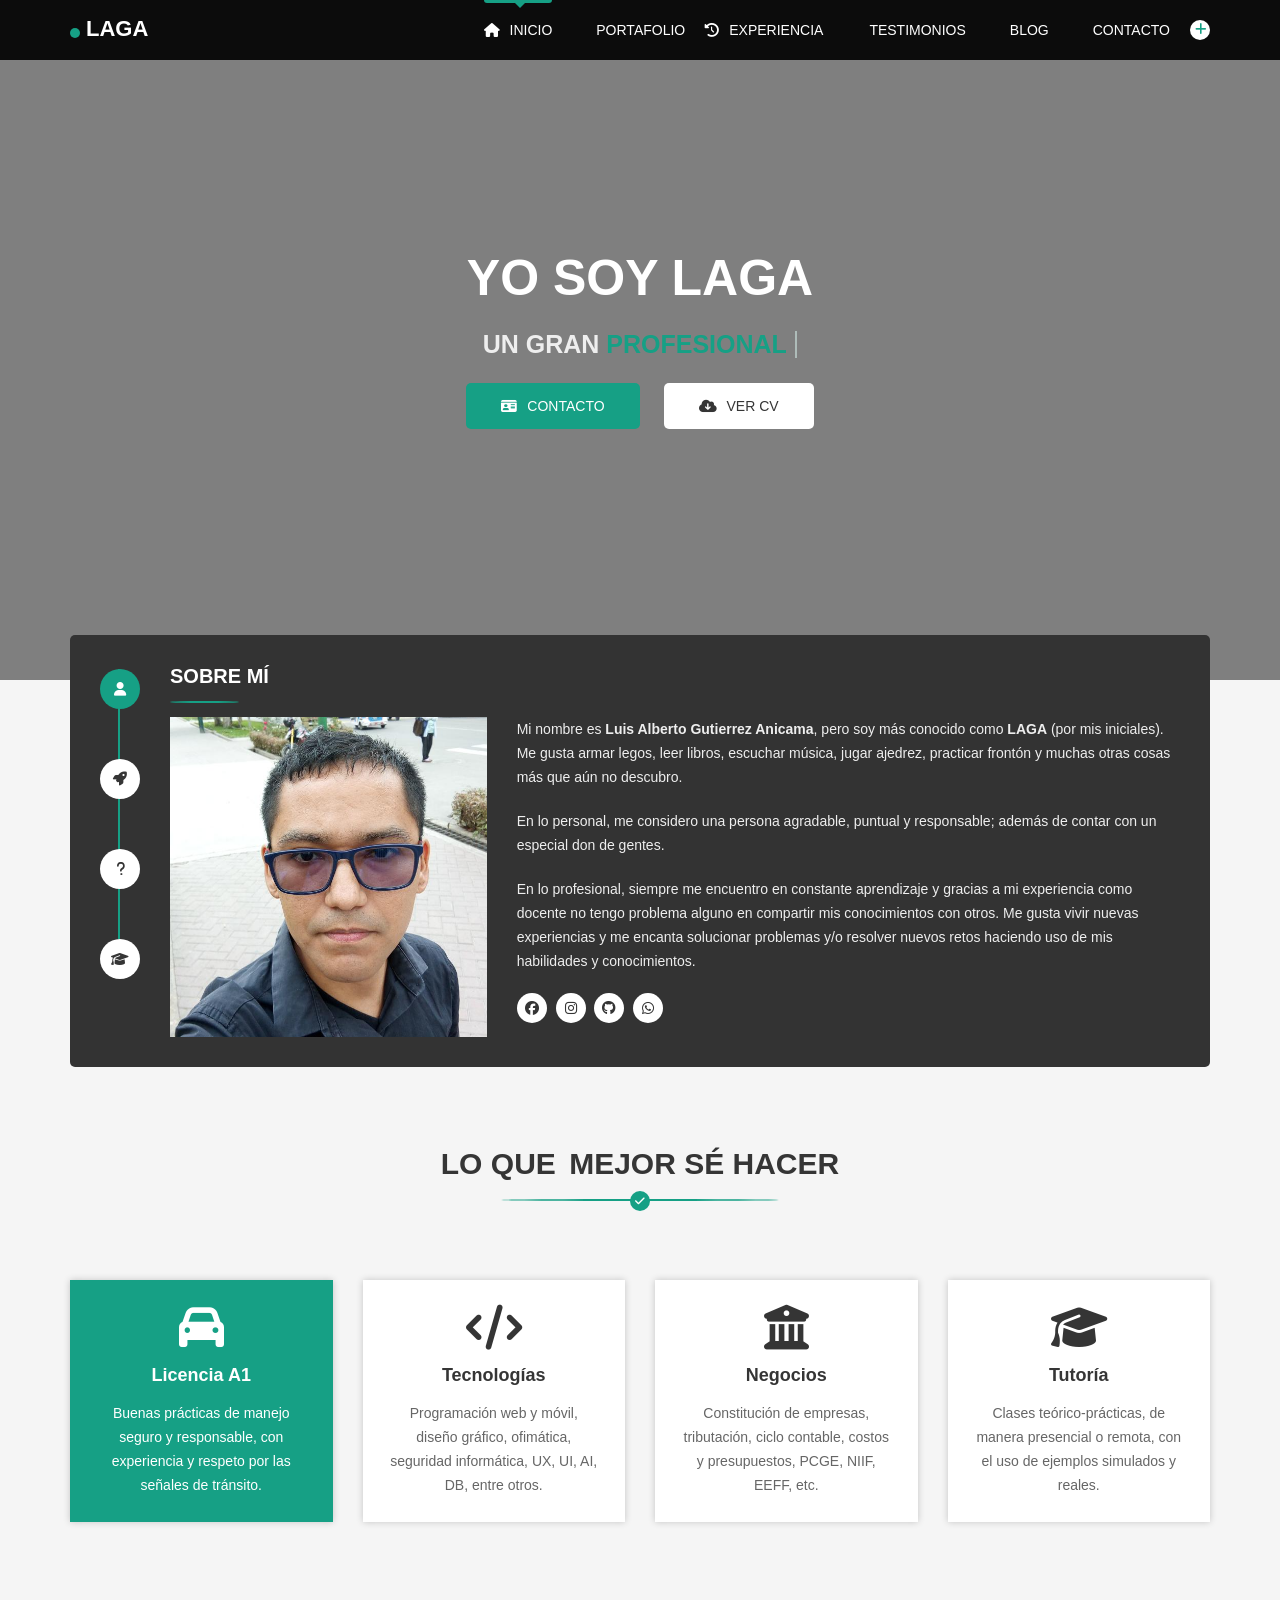
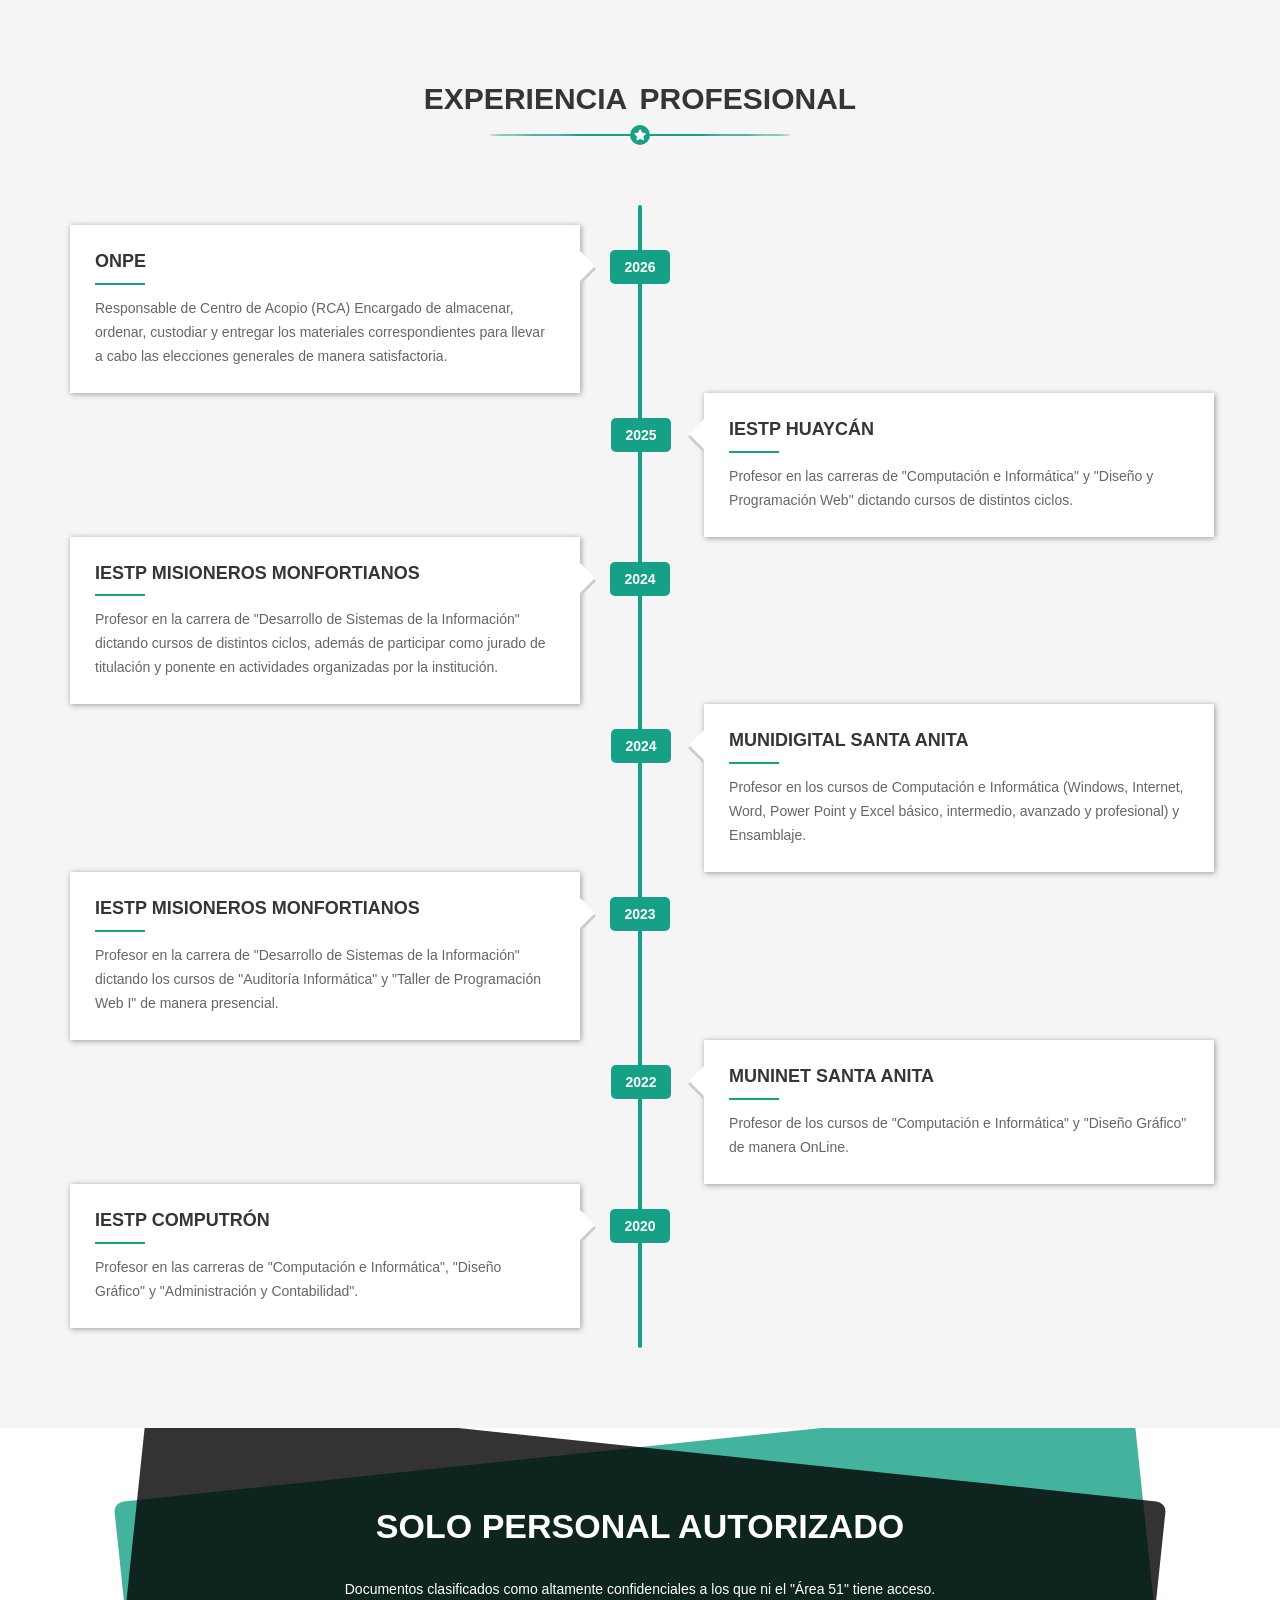
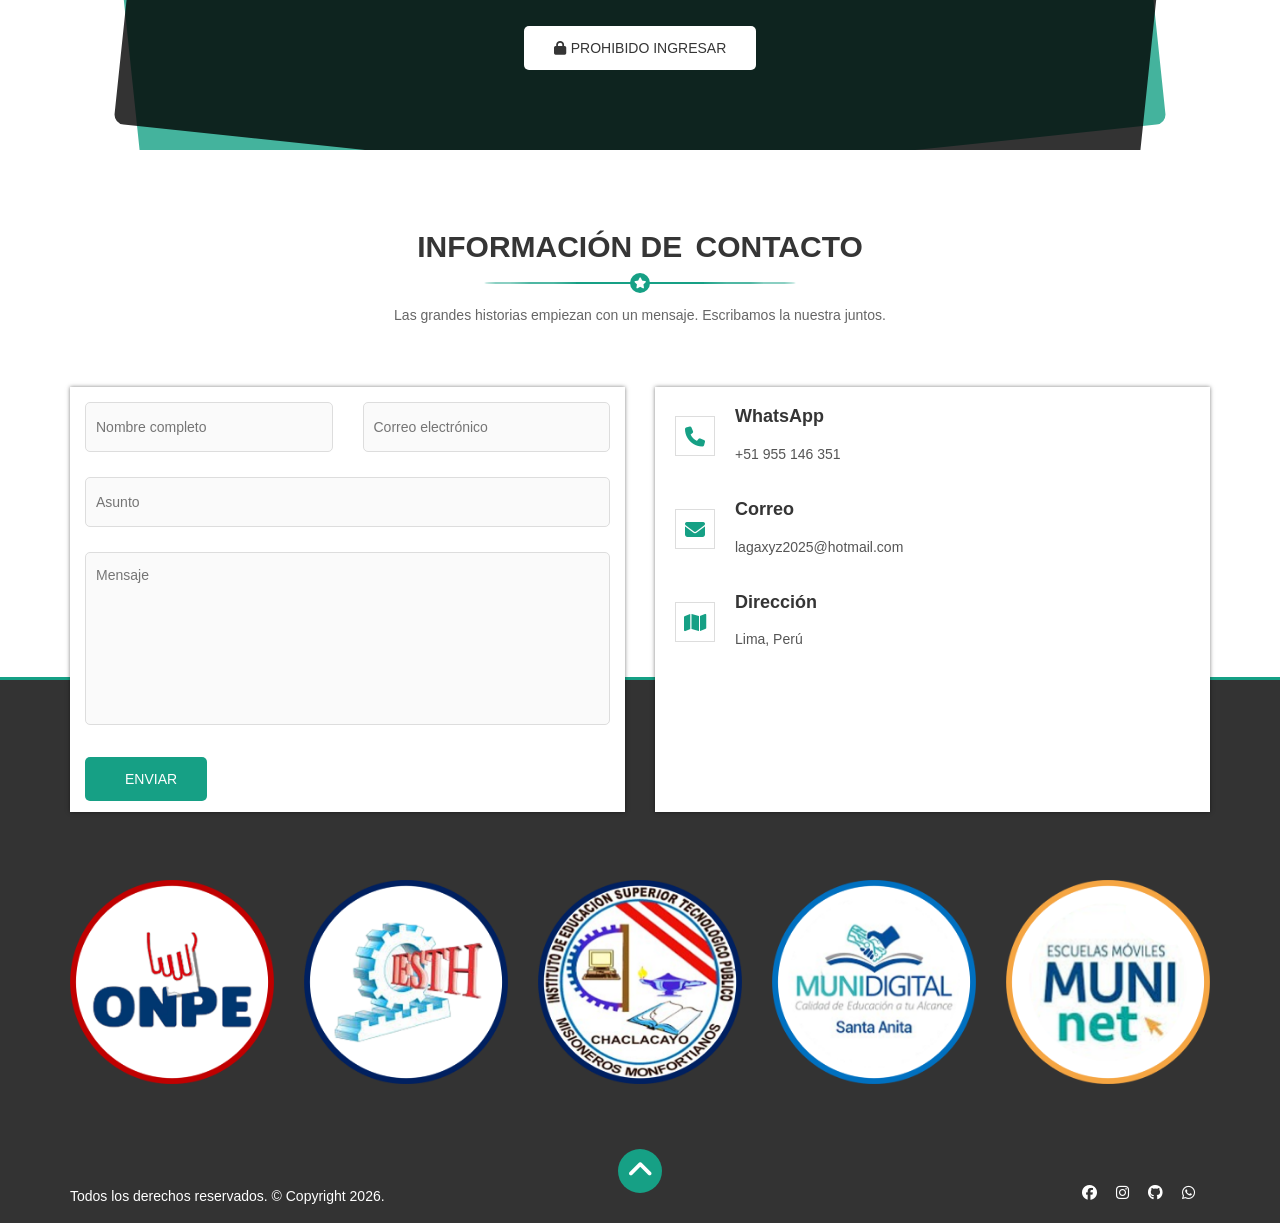
==== commit 897d1571: "error ortográfico corregido" ====
--- a/index.html
+++ b/index.html
@@ -1040,7 +1040,7 @@
 							<p>Documentos clasificados como altamente confidenciales a los que ni el "Área 51" tiene acceso.</p>
 							<div class="button">
 								<a href="https://utpedupe-my.sharepoint.com/:f:/g/personal/u21307629_utp_edu_pe/IgBvJQ_7a5hCQJUArN2B3jdKAZmds9y4jJsGUULbRbY3IZ0?e=xGgVq4" target="_blank" class="btn">
-									<i class="fa fa-lock"></i>Prhibido Ingresar
+									<i class="fa fa-lock"></i>Prohibido Ingresar
 								</a>
 							</div>
 						</div>
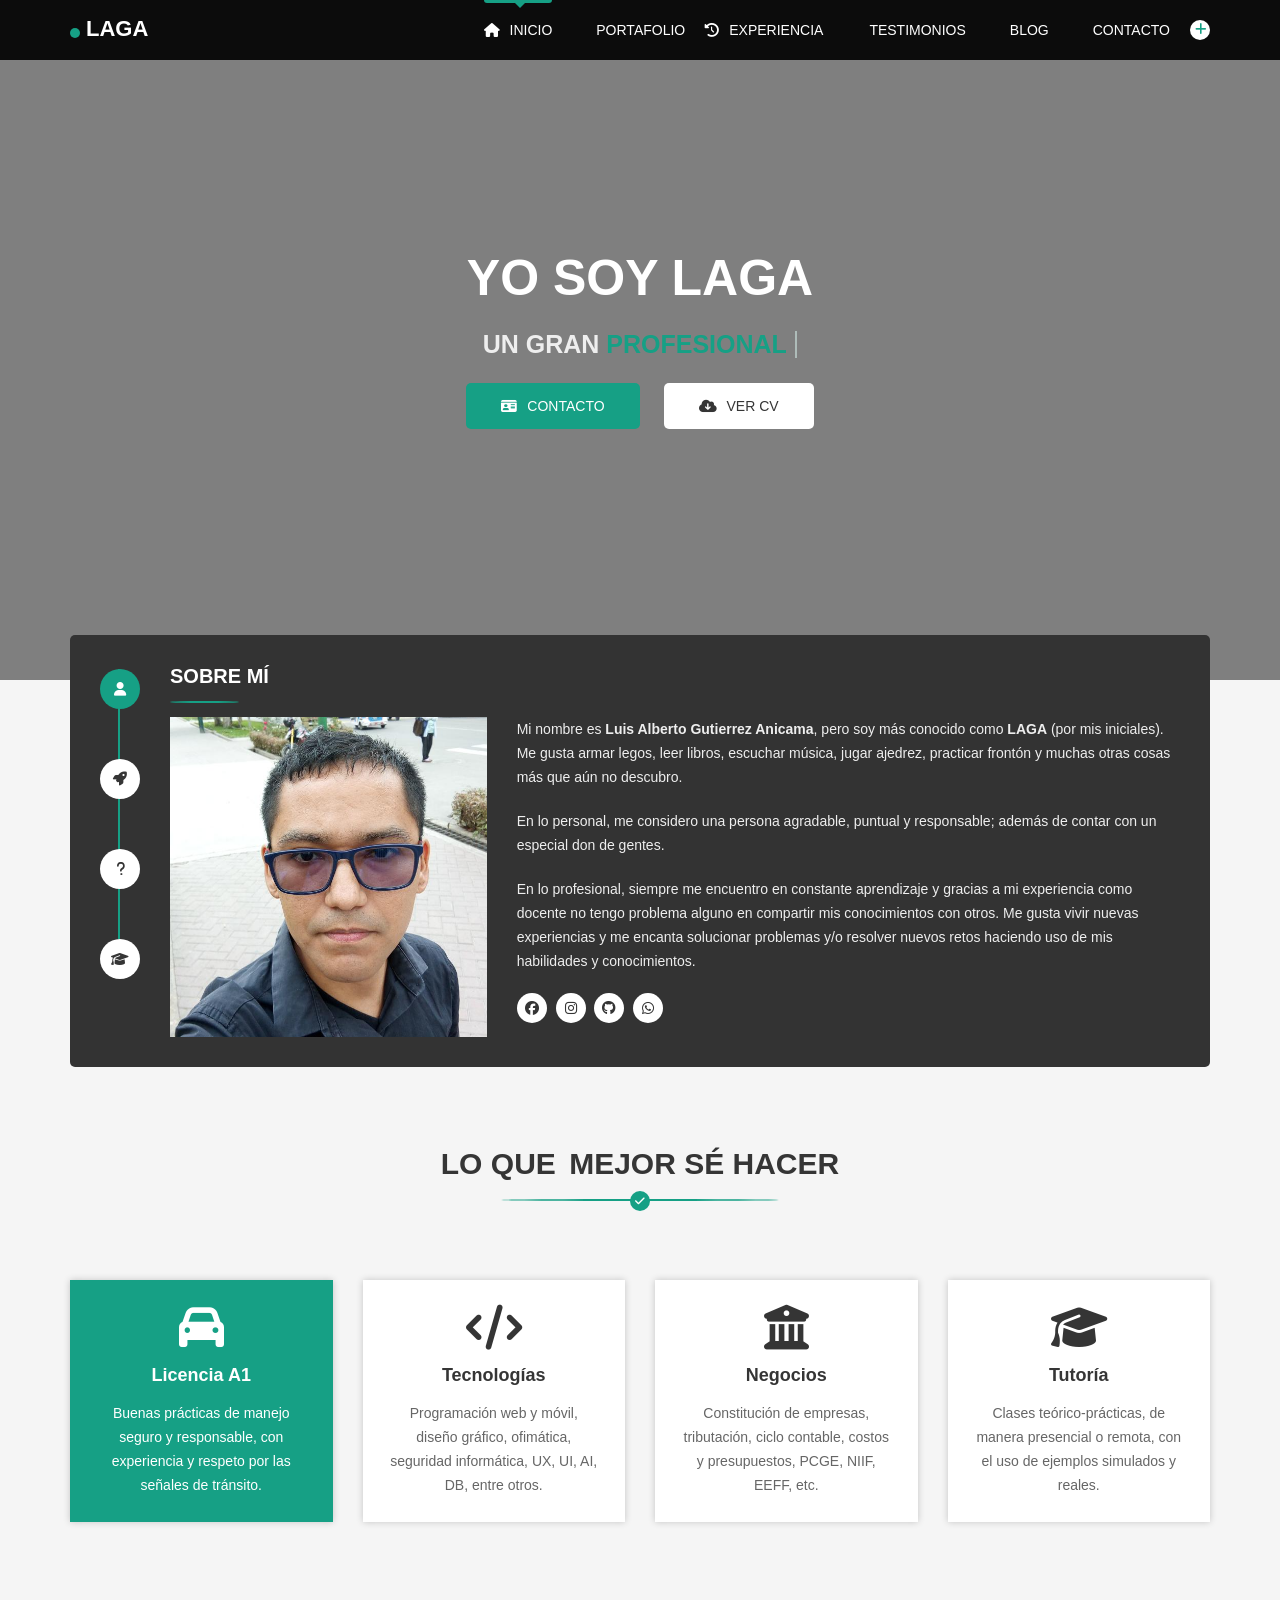
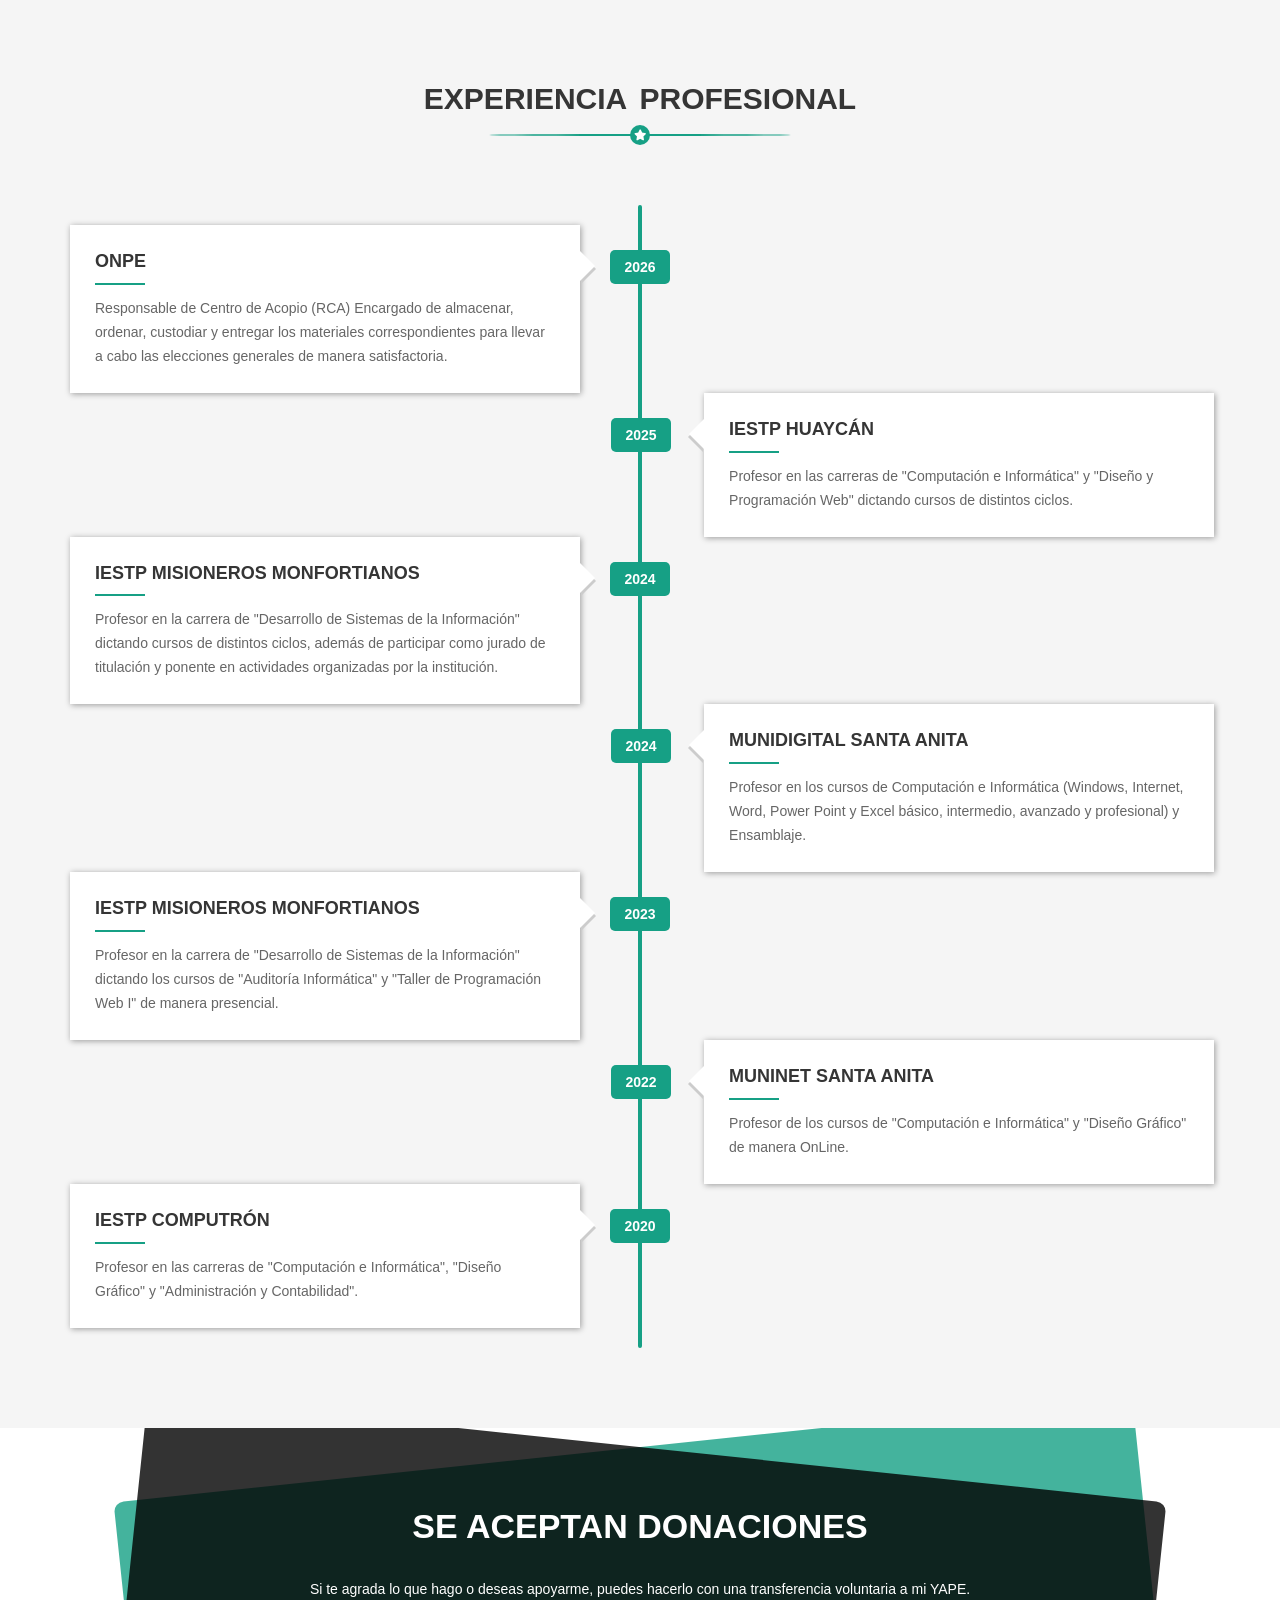
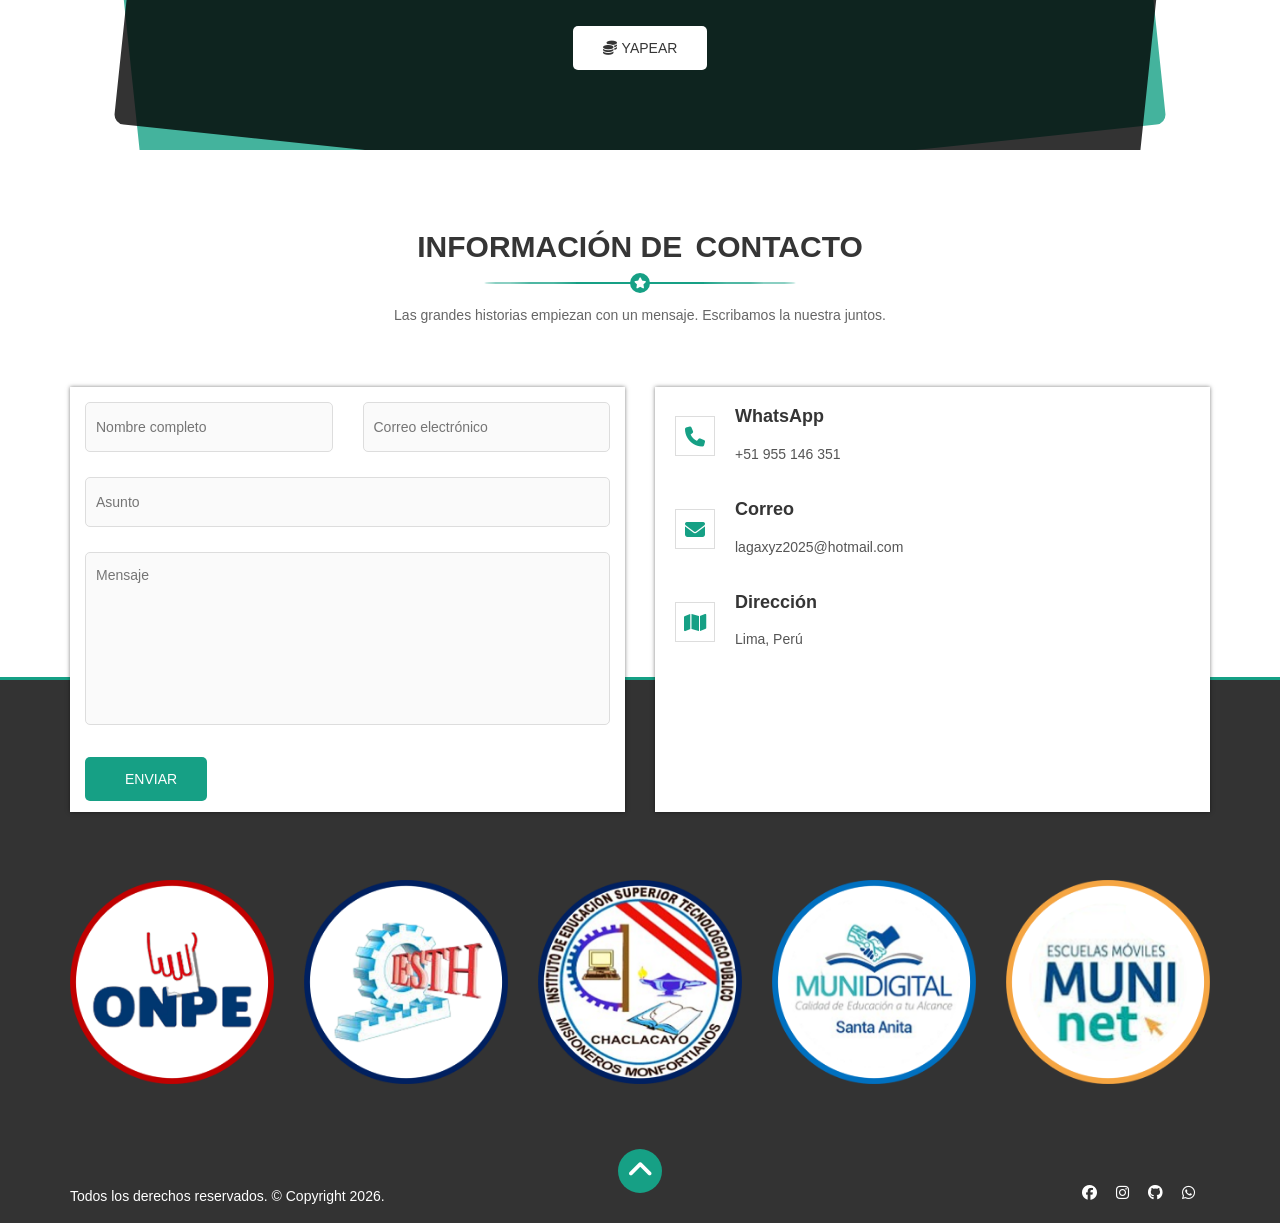
==== commit 8842ccf3: "Página principal mejorada" ====
--- a/index.html
+++ b/index.html
@@ -1,5 +1,6 @@
 <!DOCTYPE html>
 <html class="no-js" lang="es">
+	
 	<head>
 		<meta charset="utf-8">
 		<meta http-equiv="x-ua-compatible" content="ie=edge">
@@ -327,14 +328,6 @@
 
 
 
-
-
-
-
-
-
-
-
 		<!-- Start portfolio -->
 		 <!-- 
 		<section id="portfolio" class="section">
@@ -700,9 +693,6 @@
 
 
 
-
-
-		
 		<!-- Start Testimonials -->
 		 <!--
 		<section id="testimonials" class="section" data-stellar-background-ratio="0.3">
@@ -912,11 +902,6 @@
 		</section>
 		-->
 		<!-- End Testimonials -->
-
-
-
-
-
 
 
 
@@ -1026,21 +1011,17 @@
 
 
 
-
-
-
-
 		<!-- Start Call To Action -->
 		<section id="call-action" class="section wow fadeInUp">
 			<div class="container">
 				<div class="row">
 					<div class="col-md-12">
 						<div class="call-action-main">
-							<h2>Solo personal autorizado</h2>
-							<p>Documentos clasificados como altamente confidenciales a los que ni el "Área 51" tiene acceso.</p>
+							<h2>Se aceptan donaciones</h2>
+							<p>Si te agrada lo que hago o deseas apoyarme, puedes hacerlo con una transferencia voluntaria a mi YAPE.</p>
 							<div class="button">
-								<a href="https://utpedupe-my.sharepoint.com/:f:/g/personal/u21307629_utp_edu_pe/IgBvJQ_7a5hCQJUArN2B3jdKAZmds9y4jJsGUULbRbY3IZ0?e=xGgVq4" target="_blank" class="btn">
-									<i class="fa fa-lock"></i>Prohibido Ingresar
+								<a href="./yape/" target="_blank" class="btn">
+									<i class="fa fa-coins"></i>YAPEAR
 								</a>
 							</div>
 						</div>
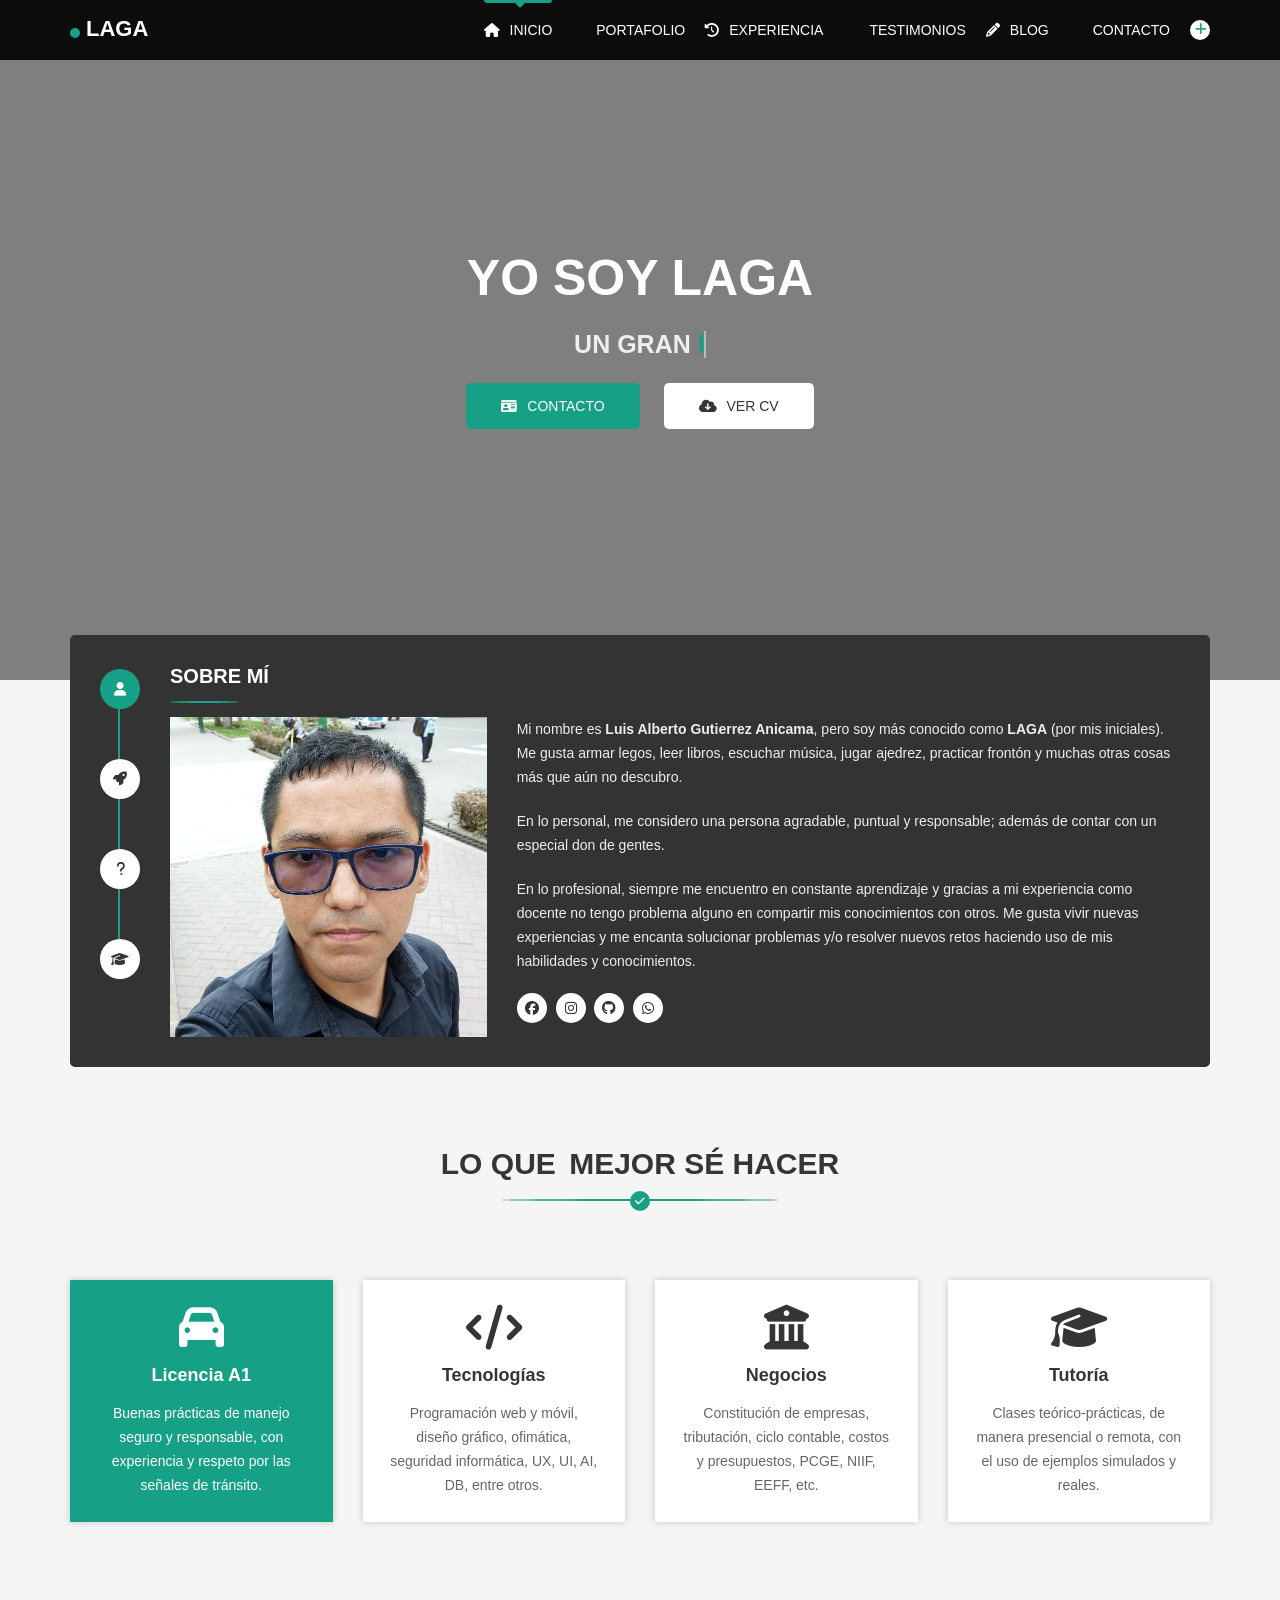
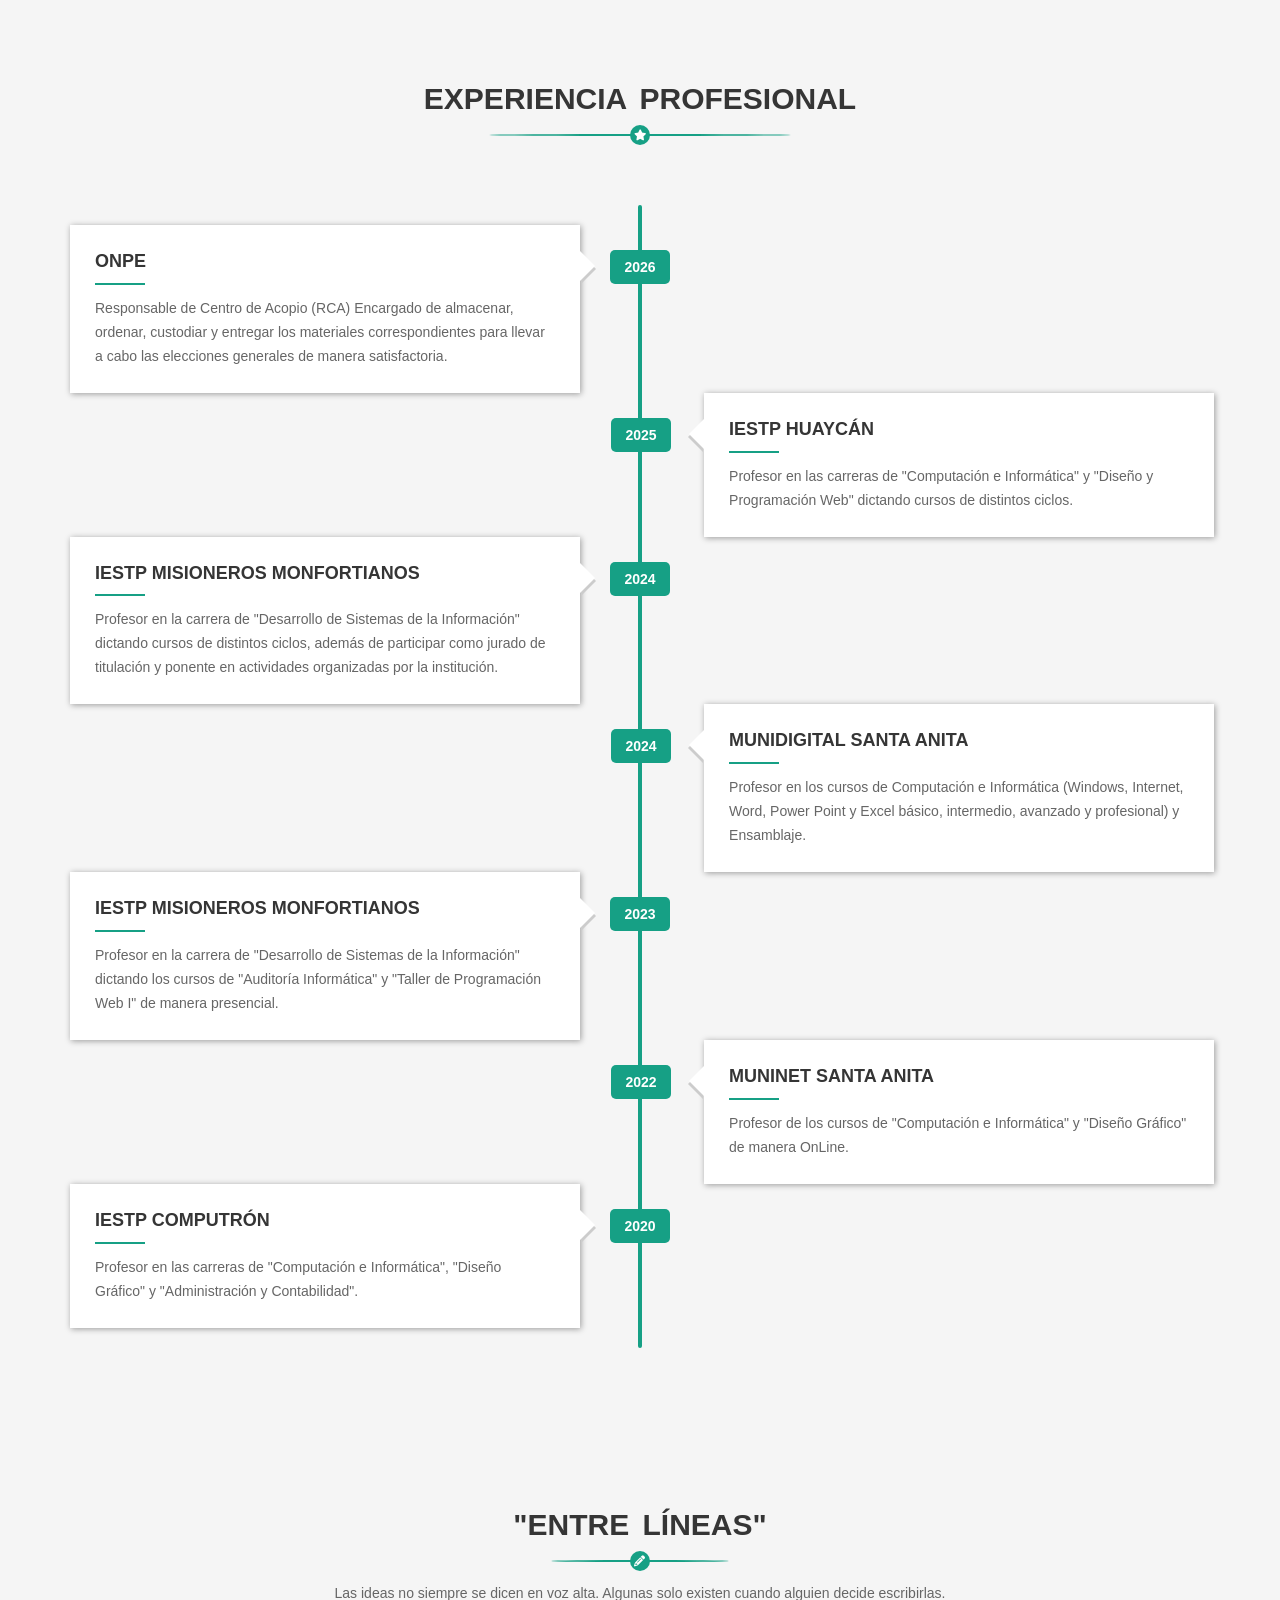
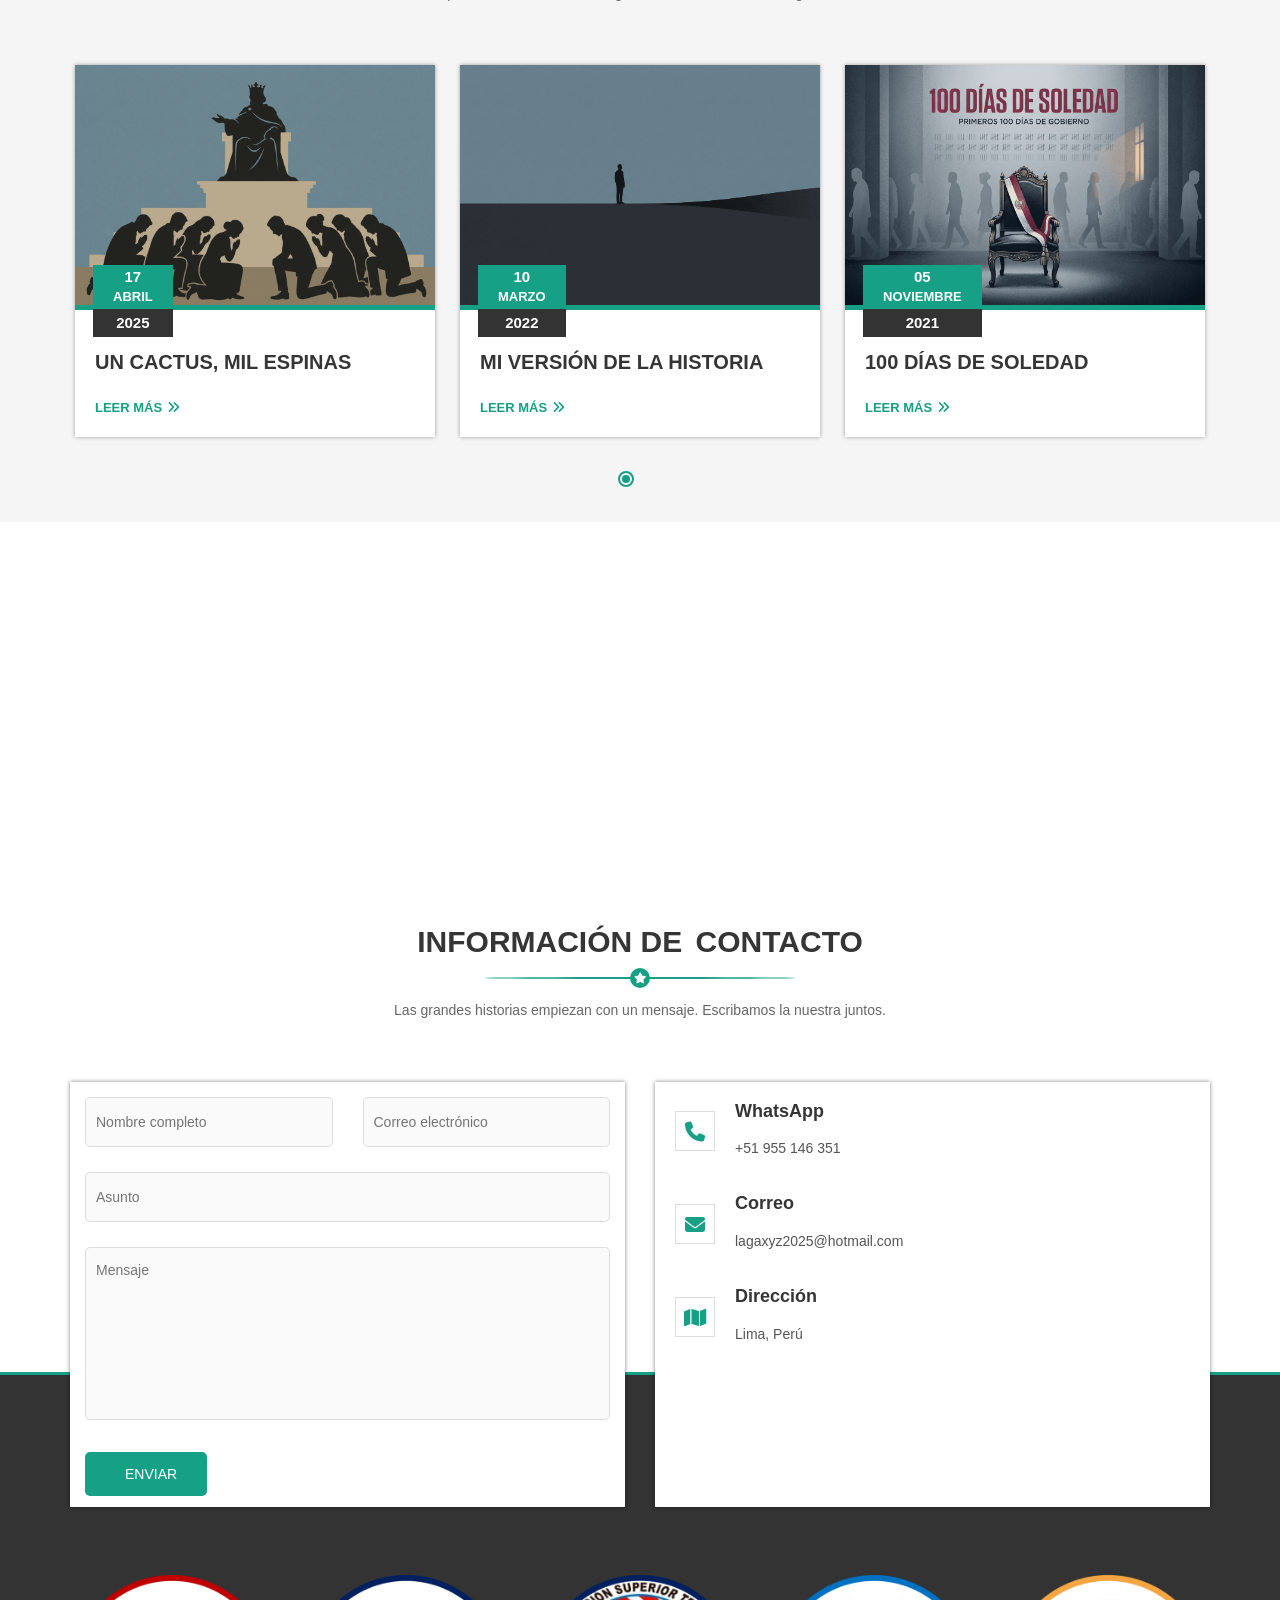
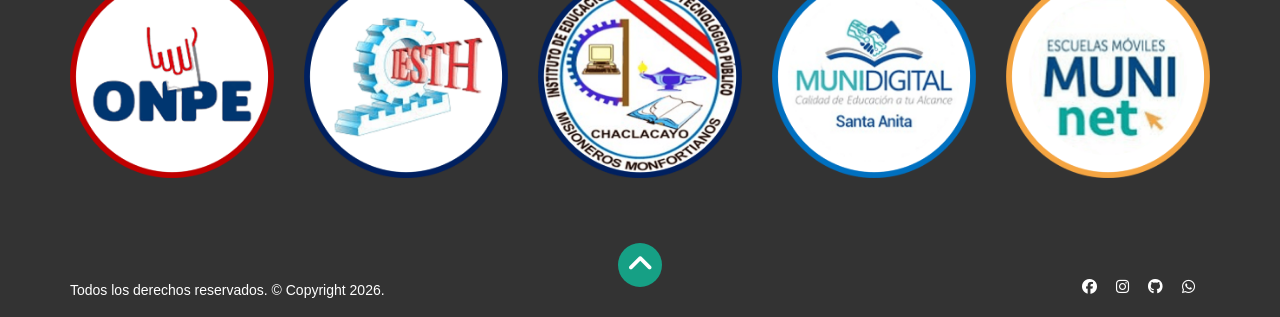
==== commit 11767156: "index y style editados por nueva sección BLOG" ====
--- a/index.html
+++ b/index.html
@@ -1,6 +1,6 @@
 <!DOCTYPE html>
 <html class="no-js" lang="es">
-	
+
 	<head>
 		<meta charset="utf-8">
 		<meta http-equiv="x-ua-compatible" content="ie=edge">
@@ -32,7 +32,7 @@
 		<link href="https://fonts.googleapis.com/css?family=Open+Sans:400,600,700,800" rel="stylesheet">
 		<link rel="stylesheet" href="https://cdnjs.cloudflare.com/ajax/libs/font-awesome/6.5.1/css/all.min.css" integrity="sha512-..." crossorigin="anonymous" referrerpolicy="no-referrer" />
 	</head>
-
+	
 	<body>
 		<!-- Start Header -->
 		<header id="header">
@@ -328,6 +328,9 @@
 
 
 
+
+
+
 		<!-- Start portfolio -->
 		 <!-- 
 		<section id="portfolio" class="section">
@@ -510,6 +513,9 @@
 
 
 
+
+
+
 		<!-- Start Timeline-->
 		<section id="my-timeline" class="section clearfix">
 			<div class="container">
@@ -613,6 +619,9 @@
 
 
 
+
+
+
 		<!-- Start Pricing Table -->
 		<!-- <section id="pricing" class="section">
 			<div class="container">
@@ -693,6 +702,9 @@
 
 
 
+
+
+
 		<!-- Start Testimonials -->
 		 <!--
 		<section id="testimonials" class="section" data-stellar-background-ratio="0.3">
@@ -905,111 +917,87 @@
 
 
 
+
+
+
+
+
+
+
+
+
+
+
+
 		<!-- Start Blog -->
-		<!-- <section id="blog" class="section">
+		<section id="blog" class="section">
 			<div class="container">
+
 				<div class="row">
 					<div class="col-md-12 col-sm-12 col-xs-12">
 						<div class="section-title">
-							<h1><span>Latest</span> Blog<i class="fa fa-pencil"></i></h1>
-							<p>ontrary to popular belief, Lorem Ipsum is not simply random text. It has roots in a piece of classical Latin literature from 45 BC, making it over 2000 years old<p>
-						</div>
-					</div>
-				</div>
+							<h1><span>"Entre</span> Líneas"<i class="fa fa-pencil"></i></h1>
+							<p>Las ideas no siempre se dicen en voz alta. Algunas solo existen cuando alguien decide escribirlas.<p>
+						</div>
+					</div>
+				</div>
+
 				<div class="row">
 					<div class="col-md-12">
-						<div class="blog-carousel">		
-		
-		
-						
-										
+						<div class="blog-carousel">
+
 							<div class="single-blog">
 								<div class="blog-head">
-									<img src="images/blog/4.jpg" alt="" class="" width="360px" height="240px">
-									<div class="blog-link">
-										<a href="blog_post9f7f.html?pid=4"><i class="fa fa-link"></i></a>
-									</div>
+									<img src="./assets/images/portadas/Blog003.png" alt="Portada del artículo" width="360px" height="240px">
 								</div>
 								<div class="blog-info">
 									<div class="date">
-										<div class="day"><span>1</span> July</div>
-										<div class="year">2017</div>
-									</div>
-									<h2><a href="blog-single.html">Onepage Portfolio Website</a></h2>
-									<div class="meta">
-										<span><i class="fa fa-user"></i>By admin</span>
-										<span><i class="fa fa-comments"></i>450 comments</span>
-										<span><i class="fa fa-eye"></i>33k views</span>
-									</div>
-									<p>There are many variations of passages of Lorem Ipsum available. Donec libero ante, tempus vitae lacus a, sollicitudin ultrices augue. Sed bibendum ligula lectus, eget malesuada mauris.  </p>
-									<a href="blog-single.html" class="btn">Read more<i class="fa fa-angle-double-right"></i></a>
-								</div>
-							</div>
-
-
-
-							
-							
-		
+										<div class="day"><span>17</span>Abril</div>
+										<div class="year">2025</div>
+									</div>
+									<h2>Un cactus, mil espinas</h2>
+									<p></p>
+									<a href="./assets/documents/Cuento2025.pdf" target="_blank" class="btn">Leer más<i class="fa fa-angle-double-right"></i></a>
+								</div>
+							</div>
+
 							<div class="single-blog">
 								<div class="blog-head">
-									<img src="images/blog/4.jpg" alt="" class="" width="360px" height="240px">
-									<div class="blog-link">
-										<a href="blog_post9f7f.html?pid=4"><i class="fa fa-link"></i></a>
-									</div>
+									<img src="./assets/images/portadas/Blog002.png" alt="Portada del artículo" width="360px" height="240px">
 								</div>
 								<div class="blog-info">
 									<div class="date">
-										<div class="day"><span>1</span> July</div>
-										<div class="year">2017</div>
-									</div>
-									<h2><a href="blog-single.html">Onepage Portfolio Website</a></h2>
-									<div class="meta">
-										<span><i class="fa fa-user"></i>By admin</span>
-										<span><i class="fa fa-comments"></i>450 comments</span>
-										<span><i class="fa fa-eye"></i>33k views</span>
-									</div>
-									<p>There are many variations of passages of Lorem Ipsum available. Donec libero ante, tempus vitae lacus a, sollicitudin ultrices augue. Sed bibendum ligula lectus, eget malesuada mauris.  </p>
-									<a href="blog-single.html" class="btn">Read more<i class="fa fa-angle-double-right"></i></a>
-								</div>
-							</div>
-		
-		
-		
-		
-							<div class="single-blog">
+										<div class="day"><span>10</span>Marzo</div>
+										<div class="year">2022</div>
+									</div>
+									<h2>Mi versión de la historia</h2>
+									<p></p>
+									<a href="./assets/documents/Cuento2022.pdf" target="_blank" class="btn">Leer más<i class="fa fa-angle-double-right"></i></a>
+								</div>
+							</div>
+
+							 <div class="single-blog">
 								<div class="blog-head">
-									<img src="images/blog/4.jpg" alt="" class="" width="360px" height="240px">
-									<div class="blog-link">
-										<a href="blog_post9f7f.html?pid=4"><i class="fa fa-link"></i></a>
-									</div>
+									<img src="./assets/images/portadas/Blog001.png" alt="Portada del artículo" width="360px" height="240px">
 								</div>
 								<div class="blog-info">
 									<div class="date">
-										<div class="day"><span>1</span> July</div>
-										<div class="year">2017</div>
-									</div>
-									<h2><a href="blog-single.html">Onepage Portfolio Website</a></h2>
-									<div class="meta">
-										<span><i class="fa fa-user"></i>By admin</span>
-										<span><i class="fa fa-comments"></i>450 comments</span>
-										<span><i class="fa fa-eye"></i>33k views</span>
-									</div>
-									<p>There are many variations of passages of Lorem Ipsum available. Donec libero ante, tempus vitae lacus a, sollicitudin ultrices augue. Sed bibendum ligula lectus, eget malesuada mauris.  </p>
-									<a href="blog-single.html" class="btn">Read more<i class="fa fa-angle-double-right"></i></a>
-								</div>
-							</div>
-		
-										
+										<div class="day"><span>05</span>Noviembre</div>
+										<div class="year">2021</div>
+									</div>
+									<h2>100 días de soledad</h2>
+									<p></p>
+									<a href="./assets/documents/ArticuloPeriodistico.pdf" target="_blank" class="btn">Leer más<i class="fa fa-angle-double-right"></i></a>
+								</div>
+							</div>
+
 						</div>						
 					</div>
 				</div>
+
 			</div>
-		</section> -->
+		</section>
 		<!-- End Blog -->
-		 
-
-
 
 		<!-- Start Call To Action -->
 		<section id="call-action" class="section wow fadeInUp">
--- a/assets/css/style.css
+++ b/assets/css/style.css
@@ -2038,7 +2038,13 @@
 	transition: all 0.3s ease;
 }
 
-#blog .blog-head .blog-link {
+#blog .blog-head{
+	position: relative;
+	overflow: hidden;
+}
+
+#blog .blog-head::before{
+	content: "";
 	position: absolute;
 	top: 0;
 	left: 0;
@@ -2047,45 +2053,13 @@
 	background: rgba(0, 0, 0, 0.6);
 	opacity: 0;
 	visibility: hidden;
-	-webkit-transition: all 0.3s ease;
-	-moz-transition: all 0.3s ease;
 	transition: all 0.3s ease;
-}
-
-#blog .blog-head:hover .blog-link {
+	z-index: 1;
+}
+
+#blog .blog-head:hover::before{
 	opacity: 1;
 	visibility: visible;
-}
-
-#blog .blog-head .blog-link a {
-	width: 40px;
-	height: 40px;
-	border-radius: 100%;
-	z-index: 3;
-	color: #fff;
-	display: block;
-	text-align: center;
-	line-height: 40px;
-	position: absolute;
-	left: 50%;
-	margin-left: -20px;
-	font-size: 15px;
-	top: 50%;
-	margin-top: -20px;
-	-webkit-transform: scale(1.5);
-	-moz-transform: scale(1.5);
-	transform: scale(1.5);
-}
-
-#blog .blog-head:hover .blog-link a {
-	-webkit-transform: scale(1.0);
-	-moz-transform: sscale(1.0);
-	transform: scale(1.0);
-}
-
-#blog .blog-head .blog-link a:hover {
-	background: #fff;
-	color: #353535;
 }
 
 #blog .blog-info .date {
@@ -2130,25 +2104,6 @@
 	text-transform: uppercase;
 	margin: 10px 0 5px;
 	font-weight: 700;
-}
-
-#blog .blog-info h2 a {
-	color: #353535;
-}
-
-#blog .meta {
-	margin: 0;
-}
-
-#blog .meta span {
-	margin-right: 5px;
-	font-size: 13px;
-	font-weight: 600;
-	color: #555;
-}
-
-#blog .meta span i {
-	margin-right: 5px;
 }
 
 #blog .blog-info p {
